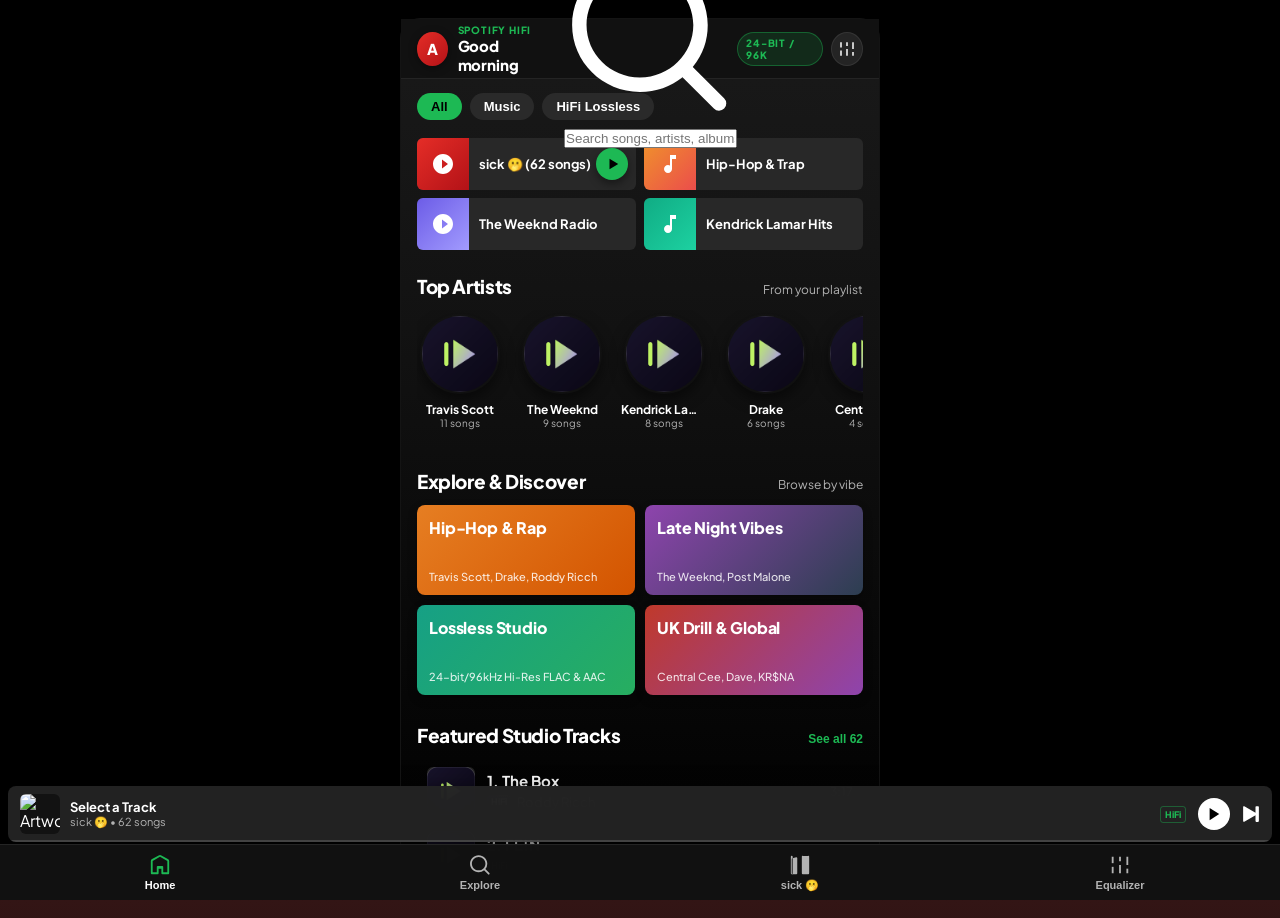
==== android/app/src/main/assets/www/index.html @ 13f6368f "fix: bundle all 62 songs synchronously into sick_playlist.js and optimize mobile touch layout" ====
<!DOCTYPE html>
<html lang="en">
<head>
  <meta charset="UTF-8">
  <meta name="viewport" content="width=device-width, initial-scale=1.0, maximum-scale=1.0, user-scalable=no, viewport-fit=cover">
  <title>Spotify - HiFi Lossless</title>
  <link rel="manifest" href="manifest.json">
  <meta name="theme-color" content="#121212">
  <link rel="stylesheet" href="styles.css">
  <script>
    if ('serviceWorker' in navigator) {
      window.addEventListener('load', () => {
        navigator.serviceWorker.register('./sw.js').catch(console.warn);
      });
    }
  </script>
  <link rel="preconnect" href="https://fonts.googleapis.com">
  <link rel="preconnect" href="https://fonts.gstatic.com" crossorigin>
  <link href="https://fonts.googleapis.com/css2?family=Plus+Jakarta+Sans:wght@400;500;600;700;800;900&display=swap" rel="stylesheet">
</head>
<body>
  <div class="spotify-app">
    <!-- Topbar (Mobile Header) -->
    <header class="spotify-topbar">
      <div class="topbar-left">
        <div class="mobile-greeting" id="mobileGreeting">
          <div class="user-avatar-circle">A</div>
          <div class="greeting-text">
            <span class="greeting-sub">Spotify HiFi</span>
            <span class="greeting-main" id="greetingHeading">Welcome back</span>
          </div>
        </div>
        <div class="search-input-wrapper desktop-only">
          <svg viewBox="0 0 24 24" fill="currentColor"><path d="M10.533 1.279c-5.18 0-9.407 4.14-9.407 9.279s4.226 9.279 9.407 9.279c2.234 0 4.29-.77 5.907-2.058l4.353 4.353a1 1 0 1 0 1.414-1.414l-4.344-4.344a9.157 9.157 0 0 0 2.077-5.816c0-5.14-4.226-9.28-9.407-9.28zm-7.407 9.279c0-4.006 3.302-7.28 7.407-7.28s7.407 3.274 7.407 7.28-3.302 7.279-7.407 7.279-7.407-3.273-7.407-7.28z"/></svg>
          <input type="text" id="globalSearch" placeholder="Search songs, artists, albums...">
        </div>
      </div>

      <div class="topbar-right">
        <span class="badge-hifi">24-BIT / 96k</span>
        <button class="icon-round-btn" id="btnToggleEQ" title="Equalizer">
          <svg viewBox="0 0 24 24" fill="currentColor"><line x1="4" y1="21" x2="4" y2="14" stroke="currentColor" stroke-width="2"/><line x1="4" y1="10" x2="4" y2="3" stroke="currentColor" stroke-width="2"/><line x1="12" y1="21" x2="12" y2="12" stroke="currentColor" stroke-width="2"/><line x1="12" y1="8" x2="12" y2="3" stroke="currentColor" stroke-width="2"/><line x1="20" y1="21" x2="20" y2="16" stroke="currentColor" stroke-width="2"/><line x1="20" y1="12" x2="20" y2="3" stroke="currentColor" stroke-width="2"/></svg>
        </button>
      </div>
    </header>

    <div class="spotify-body">
      <!-- Main Content Area with Views -->
      <main class="spotify-main" id="mainContent">

        <!-- VIEW 1: HOME -->
        <section class="app-view active" id="viewHome">
          <!-- Filter Chips -->
          <div class="filter-chips-row">
            <button class="chip-pill active" data-filter="all">All</button>
            <button class="chip-pill" data-filter="music">Music</button>
            <button class="chip-pill" data-filter="lossless">HiFi Lossless</button>
          </div>

          <!-- Quick Shortcuts Grid -->
          <div class="shortcuts-grid">
            <div class="shortcut-card" id="shortcutSick">
              <div class="shortcut-art sick-gradient">
                <svg viewBox="0 0 24 24" fill="currentColor"><path d="M12 2C6.48 2 2 6.48 2 12s4.48 10 10 10 10-4.48 10-10S17.52 2 12 2zm-1 14.5v-9l6 4.5-6 4.5z"/></svg>
              </div>
              <div class="shortcut-title">sick 🫢 (62 songs)</div>
              <button class="shortcut-play-btn" id="quickPlaySick">
                <svg viewBox="0 0 16 16" fill="currentColor"><polygon points="4 2 14 8 4 14 4 2"/></svg>
              </button>
            </div>

            <div class="shortcut-card" data-genre="Hip-Hop">
              <div class="shortcut-art" style="background: linear-gradient(135deg, #f0932b, #eb4d4b);">
                <svg viewBox="0 0 24 24" fill="currentColor"><path d="M12 3v10.55c-.59-.34-1.27-.55-2-.55-2.21 0-4 1.79-4 4s1.79 4 4 4 4-1.79 4-4V7h4V3h-6z"/></svg>
              </div>
              <div class="shortcut-title">Hip-Hop & Trap</div>
            </div>

            <div class="shortcut-card" data-artist="The Weeknd">
              <div class="shortcut-art" style="background: linear-gradient(135deg, #6c5ce7, #a29bfe);">
                <svg viewBox="0 0 24 24" fill="currentColor"><path d="M12 2C6.48 2 2 6.48 2 12s4.48 10 10 10 10-4.48 10-10S17.52 2 12 2zm-1 14.5v-9l6 4.5-6 4.5z"/></svg>
              </div>
              <div class="shortcut-title">The Weeknd Radio</div>
            </div>

            <div class="shortcut-card" data-artist="Kendrick Lamar">
              <div class="shortcut-art" style="background: linear-gradient(135deg, #10ac84, #1dd1a1);">
                <svg viewBox="0 0 24 24" fill="currentColor"><path d="M12 3v10.55c-.59-.34-1.27-.55-2-.55-2.21 0-4 1.79-4 4s1.79 4 4 4 4-1.79 4-4V7h4V3h-6z"/></svg>
              </div>
              <div class="shortcut-title">Kendrick Lamar Hits</div>
            </div>
          </div>

          <!-- Section: Top Artists Carousel -->
          <div class="section-block">
            <div class="section-header">
              <h3>Top Artists</h3>
              <span class="section-sub">From your playlist</span>
            </div>
            <div class="artists-horizontal-scroll" id="homeArtistsScroll">
              <!-- Dynamically populated -->
            </div>
          </div>

          <!-- Section: Explore Browse Categories (User requested Explorer) -->
          <div class="section-block">
            <div class="section-header">
              <h3>Explore & Discover</h3>
              <span class="section-sub">Browse by vibe</span>
            </div>
            <div class="explore-category-grid">
              <div class="category-card" style="background: linear-gradient(135deg, #e67e22, #d35400);" data-genre="Hip-Hop">
                <span class="category-name">Hip-Hop & Rap</span>
                <span class="category-desc">Travis Scott, Drake, Roddy Ricch</span>
              </div>
              <div class="category-card" style="background: linear-gradient(135deg, #8e44ad, #2c3e50);" data-genre="Late Night">
                <span class="category-name">Late Night Vibes</span>
                <span class="category-desc">The Weeknd, Post Malone</span>
              </div>
              <div class="category-card" style="background: linear-gradient(135deg, #16a085, #27ae60);" data-genre="Lossless">
                <span class="category-name">Lossless Studio</span>
                <span class="category-desc">24-bit/96kHz Hi-Res FLAC & AAC</span>
              </div>
              <div class="category-card" style="background: linear-gradient(135deg, #c0392b, #8e44ad);" data-genre="Drill">
                <span class="category-name">UK Drill & Global</span>
                <span class="category-desc">Central Cee, Dave, KR$NA</span>
              </div>
            </div>
          </div>

          <!-- Section: Featured Tracks from Playlist -->
          <div class="section-block">
            <div class="section-header">
              <h3>Featured Studio Tracks</h3>
              <button class="see-all-link" id="btnSeeAllTracks">See all 62</button>
            </div>
            <div class="featured-tracks-list" id="homeFeaturedTracks">
              <!-- Dynamically populated top 6 tracks -->
            </div>
          </div>
        </section>

        <!-- VIEW 2: EXPLORE & SEARCH -->
        <section class="app-view" id="viewSearch">
          <div class="search-view-header">
            <h2>Explore & Search</h2>
            <div class="mobile-search-box">
              <svg viewBox="0 0 24 24" fill="currentColor"><path d="M10.533 1.279c-5.18 0-9.407 4.14-9.407 9.279s4.226 9.279 9.407 9.279c2.234 0 4.29-.77 5.907-2.058l4.353 4.353a1 1 0 1 0 1.414-1.414l-4.344-4.344a9.157 9.157 0 0 0 2.077-5.816c0-5.14-4.226-9.28-9.407-9.28zm-7.407 9.279c0-4.006 3.302-7.28 7.407-7.28s7.407 3.274 7.407 7.28-3.302 7.279-7.407 7.279-7.407-3.273-7.407-7.28z"/></svg>
              <input type="text" id="mobileSearchInput" placeholder="What do you want to listen to?">
              <button class="clear-search-btn" id="btnClearSearch" style="display:none;">✕</button>
            </div>
          </div>

          <!-- Search Results or Browse Categories -->
          <div id="searchResultsContainer">
            <h4 class="sub-heading">Browse All Genres</h4>
            <div class="explore-category-grid" id="searchGenreGrid">
              <!-- Rich colored genre cards -->
            </div>
          </div>
          <div id="searchDynamicResults" style="display:none;">
            <h4 class="sub-heading" id="searchResultCount">Search Results</h4>
            <div class="tracks-touch-list" id="searchTracksBody"></div>
          </div>
        </section>

        <!-- VIEW 3: PLAYLIST (sick 🫢) -->
        <section class="app-view" id="viewPlaylist">
          <!-- Dynamic Theme Hero Header -->
          <div class="playlist-hero" id="playlistHero">
            <div class="playlist-cover-wrapper">
              <div class="playlist-cover-art sick-hero-art" id="playlistCoverArt">
                <svg viewBox="0 0 24 24" fill="currentColor"><path d="M12 2C6.48 2 2 6.48 2 12s4.48 10 10 10 10-4.48 10-10S17.52 2 12 2zm-1 14.5v-9l6 4.5-6 4.5z"/></svg>
              </div>
            </div>
            <div class="playlist-hero-info">
              <span class="playlist-type-pill">PLAYLIST</span>
              <h1 class="playlist-title" id="playlistTitle">sick 🫢</h1>
              <div class="playlist-curator-row">
                <span class="curator-avatar">A</span>
                <span class="curator-name">Aniket</span>
                <span class="dot-separator">•</span>
                <span class="track-count-text" id="playlistTrackCount">62 songs</span>
                <span class="dot-separator">•</span>
                <span class="duration-text">3 hr 18 min</span>
              </div>
            </div>
          </div>

          <!-- Action Bar (Play, Shuffle, Autoplay, Like) -->
          <div class="playlist-action-bar">
            <div class="action-left">
              <button class="big-green-play-btn" id="heroPlayBtn" title="Play Playlist">
                <svg id="heroPlayIcon" viewBox="0 0 24 24" fill="currentColor"><polygon points="6 4 19 12 6 20 6 4"/></svg>
                <svg id="heroPauseIcon" viewBox="0 0 24 24" fill="currentColor" style="display:none;"><rect x="6" y="5" width="4" height="14"/><rect x="14" y="5" width="4" height="14"/></svg>
              </button>
              <button class="circle-action-btn" id="btnShufflePlaylist" title="Shuffle">
                <svg viewBox="0 0 24 24" fill="currentColor"><path d="M10.59 9.17L5.41 4 4 5.41l5.17 5.17 1.42-1.41zM14.5 4l2.04 2.04L4 18.59 5.41 20 17.96 7.46 20 9.5V4h-5.5zm.33 9.41l-1.41 1.41 3.13 3.13L14.5 20H20v-5.5l-2.04 2.04-3.13-3.13z"/></svg>
              </button>
              <button class="circle-action-btn active" id="btnAutoplayToggle" title="Autoplay: Continuous Playback">
                <span class="autoplay-label">AUTOPLAY ON</span>
              </button>
            </div>
            <div class="action-right">
              <button class="circle-action-btn" id="btnDownloadAll" title="Download">
                <svg viewBox="0 0 24 24" fill="currentColor"><path d="M12 2C6.48 2 2 6.48 2 12s4.48 10 10 10 10-4.48 10-10S17.52 2 12 2zm-1 14.5v-9l6 4.5-6 4.5z"/></svg>
              </button>
            </div>
          </div>

          <!-- Touch-friendly Track List -->
          <div class="tracks-touch-list" id="tracklistBody">
            <!-- 62 tracks loaded here -->
          </div>
        </section>

        <!-- VIEW 4: EQUALIZER & VISUALIZER -->
        <section class="app-view" id="viewEQ">
          <div class="eq-view-header">
            <h2>HiFi Studio DSP</h2>
            <span class="eq-sub">24-Bit / 96kHz Master Engine</span>
          </div>

          <div class="eq-card">
            <div class="eq-card-header">
              <h4>Real-time Audio Spectrum</h4>
              <span class="hifi-green-tag" id="dspStatus">STUDIO DSP ACTIVE</span>
            </div>
            <canvas id="spectrumCanvas" width="340" height="100"></canvas>
          </div>

          <div class="eq-card">
            <div class="eq-card-header">
              <h4>10-Band Graphic Equalizer</h4>
              <button class="reset-eq-btn" id="btnResetEQ">Reset</button>
            </div>
            <div class="eq-sliders-row" id="eqSlidersContainer">
              <!-- 10 sliders dynamically generated -->
            </div>
          </div>

          <div class="eq-presets-card">
            <h4>Equalizer Presets</h4>
            <div class="presets-row">
              <button class="preset-pill active" data-preset="flat">Studio Flat</button>
              <button class="preset-pill" data-preset="bass">Bass Boost</button>
              <button class="preset-pill" data-preset="hiphop">Hip-Hop / Rap</button>
              <button class="preset-pill" data-preset="vocal">Vocal Clarity</button>
              <button class="preset-pill" data-preset="electronic">Electronic</button>
            </div>
          </div>
        </section>

      </main>
    </div>

    <!-- Floating Mini-Player (Pinned above bottom nav) -->
    <div class="spotify-player-bar" id="playerBar">
      <div class="mini-player-content" id="miniPlayerClickZone">
        <div class="mini-thumb-wrap">
          <img id="playerThumb" src="https://picsum.photos/seed/thumb/100/100" class="mini-thumb-img" alt="Artwork">
        </div>
        <div class="mini-track-meta">
          <div class="mini-track-title" id="currentTitle">Select a Track</div>
          <div class="mini-track-artist" id="currentArtist">sick 🫢 • 62 songs</div>
        </div>
      </div>

      <div class="mini-controls">
        <span class="mini-hifi-pill">HiFi</span>
        <button class="mini-play-pause-btn" id="btnPlayPause" title="Play/Pause">
          <svg id="ctrlPlayIcon" viewBox="0 0 16 16" fill="currentColor"><polygon points="3 1 14 8 3 15 3 1"/></svg>
          <svg id="ctrlPauseIcon" viewBox="0 0 16 16" fill="currentColor" style="display:none;"><rect x="3" y="2" width="3.5" height="12"/><rect x="9.5" y="2" width="3.5" height="12"/></svg>
        </button>
        <button class="mini-next-btn" id="btnNextTrack" title="Next Track">
          <svg viewBox="0 0 16 16" fill="currentColor"><path d="M12.7 1a.7.7 0 0 0-.7.7v5.15L2.05 1.107A.7.7 0 0 0 1 1.714v12.572a.7.7 0 0 0 1.05.607L12 9.149V14.3a.7.7 0 0 0 .7.7h1.6a.7.7 0 0 0 .7-.7V1.7a.7.7 0 0 0-.7-.7h-1.6z"/></svg>
        </button>
      </div>

      <!-- Linear Progress Bar on Bottom Border -->
      <div class="mini-progress-track">
        <div class="mini-progress-fill" id="playbackBarFg" style="width: 0%;"></div>
      </div>
    </div>

    <!-- Bottom Navigation Bar -->
    <nav class="mobile-bottom-nav">
      <button class="mobile-nav-btn active" id="mNavHome" data-target="viewHome">
        <svg viewBox="0 0 24 24" fill="currentColor"><path d="M12.5 3.247a1 1 0 0 0-1 0L4 7.577V20h4.5v-6a1 1 0 0 1 1-1h5a1 1 0 0 1 1 1v6H20V7.577l-7.5-4.33zm-2-1.732a3 3 0 0 1 3 0l7.5 4.33A2 2 0 0 1 22 7.577V21a1 1 0 0 1-1 1h-6.5a1 1 0 0 1-1-1v-5h-3v5a1 1 0 0 1-1 1H3a1 1 0 0 1-1-1V7.577a2 2 0 0 1 .9-1.732l7.6-4.33z"/></svg>
        <span>Home</span>
      </button>
      <button class="mobile-nav-btn" id="mNavSearch" data-target="viewSearch">
        <svg viewBox="0 0 24 24" fill="currentColor"><path d="M10.533 1.279c-5.18 0-9.407 4.14-9.407 9.279s4.226 9.279 9.407 9.279c2.234 0 4.29-.77 5.907-2.058l4.353 4.353a1 1 0 1 0 1.414-1.414l-4.344-4.344a9.157 9.157 0 0 0 2.077-5.816c0-5.14-4.226-9.28-9.407-9.28zm-7.407 9.279c0-4.006 3.302-7.28 7.407-7.28s7.407 3.274 7.407 7.28-3.302 7.279-7.407 7.279-7.407-3.273-7.407-7.28z"/></svg>
        <span>Explore</span>
      </button>
      <button class="mobile-nav-btn" id="mNavPlaylist" data-target="viewPlaylist">
        <svg viewBox="0 0 24 24" fill="currentColor"><path d="M3 22a1 1 0 0 1-1-1V3a1 1 0 0 1 2 0v18a1 1 0 0 1-1 1zM15.5 2.134A1 1 0 0 0 14 3v18a1 1 0 0 0 1 1h6a1 1 0 0 0 1-1V3a1 1 0 0 0-1.5-.866L15.5 2.134zM9 4.24a1 1 0 0 0-1.225-.733l-4 1.072A1 1 0 0 0 3 5.551V21a1 1 0 0 0 1 1h4a1 1 0 0 0 1-1V4.24z"/></svg>
        <span>sick 🫢</span>
      </button>
      <button class="mobile-nav-btn" id="mNavEQ" data-target="viewEQ">
        <svg viewBox="0 0 24 24" fill="currentColor"><line x1="4" y1="21" x2="4" y2="14" stroke="currentColor" stroke-width="2"/><line x1="4" y1="10" x2="4" y2="3" stroke="currentColor" stroke-width="2"/><line x1="12" y1="21" x2="12" y2="12" stroke="currentColor" stroke-width="2"/><line x1="12" y1="8" x2="12" y2="3" stroke="currentColor" stroke-width="2"/><line x1="20" y1="21" x2="20" y2="16" stroke="currentColor" stroke-width="2"/><line x1="20" y1="12" x2="20" y2="3" stroke="currentColor" stroke-width="2"/></svg>
        <span>Equalizer</span>
      </button>
    </nav>

    <!-- FULL-SCREEN NOW PLAYING MODAL -->
    <div class="now-playing-modal" id="nowPlayingModal">
      <div class="modal-drag-bar" id="modalCloseBtn">
        <div class="drag-indicator"></div>
      </div>
      <div class="modal-header">
        <button class="modal-down-chevron" id="modalDismissChevron">
          <svg viewBox="0 0 24 24" fill="currentColor"><path d="M7.41 8.59L12 13.17l4.59-4.58L18 10l-6 6-6-6 1.41-1.41z"/></svg>
        </button>
        <div class="modal-header-title">
          <span class="sub-label">PLAYING FROM PLAYLIST</span>
          <span class="main-label">sick 🫢</span>
        </div>
        <button class="modal-more-btn">
          <svg viewBox="0 0 24 24" fill="currentColor"><circle cx="12" cy="5" r="2"/><circle cx="12" cy="12" r="2"/><circle cx="12" cy="19" r="2"/></svg>
        </button>
      </div>

      <div class="modal-cover-wrapper">
        <img id="modalCoverImg" src="https://picsum.photos/seed/large/600/600" class="modal-cover-art" alt="Album Cover">
      </div>

      <div class="modal-track-info">
        <div class="modal-text-col">
          <h2 class="modal-song-title" id="modalSongTitle">Song Title</h2>
          <span class="modal-artist-name" id="modalArtistName">Artist Name</span>
        </div>
        <button class="modal-heart-btn active" id="modalHeartBtn">
          <svg viewBox="0 0 24 24" fill="currentColor"><path d="M12 21.35l-1.45-1.32C5.4 15.36 2 12.28 2 8.5 2 5.42 4.42 3 7.5 3c1.74 0 3.41.81 4.5 2.09C13.09 3.81 14.76 3 16.5 3 19.58 3 22 5.42 22 8.5c0 3.78-3.4 6.86-8.55 11.54L12 21.35z"/></svg>
        </button>
      </div>

      <div class="modal-timeline">
        <div class="modal-slider-bg" id="modalSliderBg">
          <div class="modal-slider-fg" id="modalSliderFg" style="width: 0%;"></div>
        </div>
        <div class="modal-time-row">
          <span id="modalCurrentTime">0:00</span>
          <span class="modal-spec-tag" id="modalSpecBadge">24-BIT / 96k FLAC</span>
          <span id="modalTotalTime">0:00</span>
        </div>
      </div>

      <div class="modal-controls">
        <button class="modal-ctrl-btn" id="btnModalShuffle" title="Shuffle">
          <svg viewBox="0 0 24 24" fill="currentColor"><path d="M10.59 9.17L5.41 4 4 5.41l5.17 5.17 1.42-1.41zM14.5 4l2.04 2.04L4 18.59 5.41 20 17.96 7.46 20 9.5V4h-5.5zm.33 9.41l-1.41 1.41 3.13 3.13L14.5 20H20v-5.5l-2.04 2.04-3.13-3.13z"/></svg>
        </button>
        <button class="modal-ctrl-btn" id="btnModalPrev" title="Previous Track">
          <svg viewBox="0 0 24 24" fill="currentColor"><path d="M6 6h2v12H6zm3.5 6l8.5 6V6z"/></svg>
        </button>
        <button class="modal-play-large-circle" id="btnModalPlayPause">
          <svg id="modalPlayIcon" viewBox="0 0 24 24" fill="currentColor"><polygon points="8 5 19 12 8 19 8 5"/></svg>
          <svg id="modalPauseIcon" viewBox="0 0 24 24" fill="currentColor" style="display:none;"><rect x="6" y="5" width="4" height="14"/><rect x="14" y="5" width="4" height="14"/></svg>
        </button>
        <button class="modal-ctrl-btn" id="btnModalNext" title="Next Track">
          <svg viewBox="0 0 24 24" fill="currentColor"><path d="M6 18l8.5-6L6 6v12zM16 6v12h2V6h-2z"/></svg>
        </button>
        <button class="modal-ctrl-btn active" id="btnModalAutoplay" title="Autoplay: Continuous Playback">
          <svg viewBox="0 0 24 24" fill="currentColor"><path d="M12 4V1L8 5l4 4V6c3.31 0 6 2.69 6 6 0 1.01-.25 1.97-.7 2.8l1.46 1.46C19.54 15.03 20 13.57 20 12c0-4.42-3.58-8-8-8zm0 14c-3.31 0-6-2.69-6-6 0-1.01.25-1.97.7-2.8L5.24 7.74C4.46 8.97 4 10.43 4 12c0 4.42 3.58 8 8 8v3l4-4-4-4v3z"/></svg>
        </button>
      </div>

      <div class="modal-footer-row">
        <button class="modal-footer-pill" id="btnModalEQ">
          <svg viewBox="0 0 24 24" fill="currentColor"><line x1="4" y1="21" x2="4" y2="14" stroke="currentColor" stroke-width="2"/><line x1="4" y1="10" x2="4" y2="3" stroke="currentColor" stroke-width="2"/><line x1="12" y1="21" x2="12" y2="12" stroke="currentColor" stroke-width="2"/><line x1="12" y1="8" x2="12" y2="3" stroke="currentColor" stroke-width="2"/><line x1="20" y1="21" x2="20" y2="16" stroke="currentColor" stroke-width="2"/><line x1="20" y1="12" x2="20" y2="3" stroke="currentColor" stroke-width="2"/></svg>
          <span>Equalizer</span>
        </button>
        <span class="autoplay-indicator-tag" id="autoplayStatusTag">AUTOPLAY ENABLED</span>
      </div>
    </div>
  </div>

  <script src="sick_playlist.js"></script>
  <script src="app.js"></script>
</body>
</html>
---- android/app/src/main/assets/www/styles.css ----
:root {
  --spotify-green: #1db954;
  --spotify-green-hover: #1ed760;
  --spotify-green-active: #169c46;
  --bg-black: #000000;
  --bg-base: #121212;
  --bg-card: #181818;
  --bg-card-hover: #282828;
  --text-white: #ffffff;
  --text-subdued: #b3b3b3;
  --text-muted: #727272;
  --border-subdued: rgba(255, 255, 255, 0.08);
  --border-light: rgba(255, 255, 255, 0.15);
  --font-stack: 'Plus Jakarta Sans', system-ui, -apple-system, BlinkMacSystemFont, sans-serif;
  --safe-bottom: env(safe-area-inset-bottom, 0px);
}

* {
  margin: 0;
  padding: 0;
  box-sizing: border-box;
  -webkit-tap-highlight-color: transparent;
  touch-action: manipulation;
}

body {
  font-family: var(--font-stack);
  background: var(--bg-black);
  color: var(--text-white);
  height: 100vh;
  width: 100vw;
  overflow: hidden;
  user-select: none;
  -webkit-font-smoothing: antialiased;
  overscroll-behavior: none;
}

.spotify-app {
  display: flex;
  flex-direction: column;
  height: 100vh;
  width: 100%;
  position: relative;
  background: var(--bg-black);
}

/* TOPBAR */
.spotify-topbar {
  height: 60px;
  background: rgba(18, 18, 18, 0.95);
  backdrop-filter: blur(20px);
  display: flex;
  align-items: center;
  justify-content: space-between;
  padding: 10px 16px;
  z-index: 20;
  border-bottom: 1px solid var(--border-subdued);
  flex-shrink: 0;
}

.topbar-left {
  display: flex;
  align-items: center;
  gap: 12px;
}

.mobile-greeting {
  display: flex;
  align-items: center;
  gap: 10px;
}

.user-avatar-circle {
  width: 34px;
  height: 34px;
  border-radius: 50%;
  background: linear-gradient(135deg, #e52d27, #b31217);
  color: #fff;
  font-weight: 800;
  font-size: 15px;
  display: flex;
  align-items: center;
  justify-content: center;
  box-shadow: 0 2px 8px rgba(0, 0, 0, 0.4);
}

.greeting-text {
  display: flex;
  flex-direction: column;
}

.greeting-sub {
  font-size: 10px;
  letter-spacing: 0.08em;
  color: var(--spotify-green);
  font-weight: 800;
  text-transform: uppercase;
}

.greeting-main {
  font-size: 15px;
  font-weight: 800;
  color: var(--text-white);
  letter-spacing: -0.01em;
}

.topbar-right {
  display: flex;
  align-items: center;
  gap: 8px;
}

.badge-hifi {
  font-size: 10px;
  font-weight: 900;
  letter-spacing: 0.08em;
  background: rgba(29, 185, 84, 0.15);
  color: var(--spotify-green);
  border: 1px solid rgba(29, 185, 84, 0.4);
  padding: 4px 8px;
  border-radius: 500px;
  text-transform: uppercase;
}

.icon-round-btn {
  width: 34px;
  height: 34px;
  border-radius: 50%;
  background: #242424;
  border: 1px solid var(--border-subdued);
  color: var(--text-white);
  display: flex;
  align-items: center;
  justify-content: center;
  cursor: pointer;
}

.icon-round-btn svg {
  width: 18px;
  height: 18px;
}

/* BODY & VIEWS */
.spotify-body {
  flex: 1;
  overflow-y: auto;
  overflow-x: hidden;
  -webkit-overflow-scrolling: touch;
  position: relative;
  background: linear-gradient(180deg, #181818 0%, #121212 250px, #000000 100%);
}

.spotify-main {
  padding: 14px 16px calc(150px + var(--safe-bottom)) 16px;
  max-width: 100%;
}

.app-view {
  display: none;
  animation: fadeIn 0.25s ease-out;
}

.app-view.active {
  display: block;
}

@keyframes fadeIn {
  from { opacity: 0; transform: translateY(6px); }
  to { opacity: 1; transform: translateY(0); }
}

/* FILTER CHIPS */
.filter-chips-row {
  display: flex;
  gap: 8px;
  margin-bottom: 16px;
  overflow-x: auto;
  padding-bottom: 2px;
}

.filter-chips-row::-webkit-scrollbar {
  display: none;
}

.chip-pill {
  padding: 6px 14px;
  border-radius: 500px;
  background: #2a2a2a;
  border: none;
  color: var(--text-white);
  font-size: 13px;
  font-weight: 600;
  white-space: nowrap;
  cursor: pointer;
  transition: background 0.15s ease, color 0.15s ease;
}

.chip-pill.active {
  background: var(--spotify-green);
  color: #000000;
  font-weight: 700;
}

/* SHORTCUTS GRID (Home) */
.shortcuts-grid {
  display: grid;
  grid-template-columns: repeat(2, 1fr);
  gap: 8px;
  margin-bottom: 24px;
}

.shortcut-card {
  display: flex;
  align-items: center;
  background: #282828;
  border-radius: 6px;
  overflow: hidden;
  position: relative;
  height: 52px;
  cursor: pointer;
  transition: background 0.15s ease;
}

.shortcut-card:active {
  background: #383838;
}

.shortcut-art {
  width: 52px;
  height: 52px;
  flex-shrink: 0;
  display: flex;
  align-items: center;
  justify-content: center;
  color: #ffffff;
}

.shortcut-art svg {
  width: 24px;
  height: 24px;
}

.sick-gradient {
  background: linear-gradient(135deg, #e52d27 0%, #b31217 100%);
}

.shortcut-title {
  font-size: 13px;
  font-weight: 700;
  color: var(--text-white);
  padding: 0 10px;
  line-height: 1.25;
  overflow: hidden;
  display: -webkit-box;
  -webkit-line-clamp: 2;
  -webkit-box-orient: vertical;
}

.shortcut-play-btn {
  position: absolute;
  right: 8px;
  width: 32px;
  height: 32px;
  border-radius: 50%;
  background: var(--spotify-green);
  border: none;
  color: #000;
  display: flex;
  align-items: center;
  justify-content: center;
  box-shadow: 0 4px 8px rgba(0, 0, 0, 0.4);
  cursor: pointer;
}

.shortcut-play-btn svg {
  width: 14px;
  height: 14px;
  margin-left: 1px;
}

/* SECTION BLOCKS */
.section-block {
  margin-bottom: 28px;
}

.section-header {
  display: flex;
  align-items: baseline;
  justify-content: space-between;
  margin-bottom: 12px;
}

.section-header h3 {
  font-size: 19px;
  font-weight: 800;
  letter-spacing: -0.02em;
}

.section-sub {
  font-size: 12px;
  color: var(--text-subdued);
}

.see-all-link {
  background: none;
  border: none;
  color: var(--spotify-green);
  font-size: 12px;
  font-weight: 700;
  cursor: pointer;
}

/* ARTISTS HORIZONTAL SCROLL */
.artists-horizontal-scroll {
  display: flex;
  gap: 16px;
  overflow-x: auto;
  padding: 4px 0 12px 0;
  scroll-snap-type: x mandatory;
}

.artists-horizontal-scroll::-webkit-scrollbar {
  display: none;
}

.artist-circle-item {
  display: flex;
  flex-direction: column;
  align-items: center;
  text-align: center;
  width: 86px;
  flex-shrink: 0;
  cursor: pointer;
  scroll-snap-align: start;
}

.artist-circle-img-wrap {
  width: 80px;
  height: 80px;
  border-radius: 50%;
  overflow: hidden;
  margin-bottom: 8px;
  box-shadow: 0 6px 14px rgba(0, 0, 0, 0.5);
  border: 2px solid transparent;
  transition: transform 0.15s ease, border-color 0.15s ease;
}

.artist-circle-item:active .artist-circle-img-wrap {
  transform: scale(0.94);
  border-color: var(--spotify-green);
}

.artist-circle-img {
  width: 100%;
  height: 100%;
  object-fit: cover;
}

.artist-circle-name {
  font-size: 12px;
  font-weight: 700;
  color: var(--text-white);
  white-space: nowrap;
  overflow: hidden;
  text-overflow: ellipsis;
  width: 100%;
}

.artist-circle-role {
  font-size: 10px;
  color: var(--text-subdued);
}

/* EXPLORE CATEGORY GRID */
.explore-category-grid {
  display: grid;
  grid-template-columns: repeat(2, 1fr);
  gap: 10px;
}

.category-card {
  height: 90px;
  border-radius: 8px;
  padding: 12px;
  position: relative;
  overflow: hidden;
  cursor: pointer;
  display: flex;
  flex-direction: column;
  justify-content: space-between;
  box-shadow: 0 4px 10px rgba(0, 0, 0, 0.3);
  transition: transform 0.15s ease;
}

.category-card:active {
  transform: scale(0.97);
}

.category-name {
  font-size: 16px;
  font-weight: 800;
  color: #ffffff;
  letter-spacing: -0.01em;
}

.category-desc {
  font-size: 11px;
  color: rgba(255, 255, 255, 0.85);
  font-weight: 500;
  white-space: nowrap;
  overflow: hidden;
  text-overflow: ellipsis;
}

/* TOUCH TRACK LIST (Spotify Mobile style) */
.tracks-touch-list {
  display: flex;
  flex-direction: column;
  gap: 6px;
}

.touch-track-item {
  display: flex;
  align-items: center;
  padding: 8px 10px;
  border-radius: 8px;
  background: transparent;
  cursor: pointer;
  gap: 12px;
  transition: background 0.15s ease;
}

.touch-track-item:active {
  background: rgba(255, 255, 255, 0.1);
}

.touch-track-item.active {
  background: rgba(29, 185, 84, 0.08);
}

.track-thumb-box {
  width: 48px;
  height: 48px;
  border-radius: 6px;
  overflow: hidden;
  flex-shrink: 0;
  position: relative;
  background: #242424;
}

.track-thumb-img {
  width: 100%;
  height: 100%;
  object-fit: cover;
}

.track-playing-indicator {
  position: absolute;
  inset: 0;
  background: rgba(0, 0, 0, 0.5);
  display: flex;
  align-items: center;
  justify-content: center;
  color: var(--spotify-green);
}

.track-info-col {
  flex: 1;
  min-width: 0;
  display: flex;
  flex-direction: column;
  justify-content: center;
}

.track-primary-title {
  font-size: 15px;
  font-weight: 700;
  color: var(--text-white);
  white-space: nowrap;
  overflow: hidden;
  text-overflow: ellipsis;
  line-height: 1.25;
}

.touch-track-item.active .track-primary-title {
  color: var(--spotify-green);
}

.track-secondary-desc {
  font-size: 13px;
  color: var(--text-subdued);
  white-space: nowrap;
  overflow: hidden;
  text-overflow: ellipsis;
  margin-top: 3px;
  display: flex;
  align-items: center;
  gap: 6px;
}

.track-hifi-pill {
  font-size: 9px;
  font-weight: 800;
  background: rgba(255, 255, 255, 0.12);
  color: #ffffff;
  padding: 1px 4px;
  border-radius: 3px;
}

.track-right-meta {
  display: flex;
  align-items: center;
  gap: 8px;
  flex-shrink: 0;
}

.track-duration-pill {
  font-size: 12px;
  color: var(--text-muted);
  font-weight: 600;
}

/* PLAYLIST HERO HEADER */
.playlist-hero {
  display: flex;
  flex-direction: column;
  align-items: center;
  text-align: center;
  padding: 18px 0 20px 0;
}

.playlist-cover-wrapper {
  margin-bottom: 16px;
}

.playlist-cover-art {
  width: 160px;
  height: 160px;
  border-radius: 8px;
  box-shadow: 0 10px 30px rgba(0, 0, 0, 0.7);
  display: flex;
  align-items: center;
  justify-content: center;
}

.sick-hero-art {
  background: linear-gradient(135deg, #e52d27 0%, #b31217 100%);
  color: #ffffff;
}

.sick-hero-art svg {
  width: 64px;
  height: 64px;
}

.playlist-hero-info {
  display: flex;
  flex-direction: column;
  align-items: center;
  gap: 6px;
}

.playlist-type-pill {
  font-size: 10px;
  font-weight: 900;
  letter-spacing: 0.1em;
  color: var(--text-subdued);
}

.playlist-title {
  font-size: 26px;
  font-weight: 900;
  letter-spacing: -0.02em;
}

.playlist-curator-row {
  display: flex;
  align-items: center;
  gap: 6px;
  font-size: 12px;
  color: var(--text-subdued);
}

.curator-avatar {
  width: 18px;
  height: 18px;
  border-radius: 50%;
  background: var(--spotify-green);
  color: #000;
  font-weight: 800;
  font-size: 10px;
  display: flex;
  align-items: center;
  justify-content: center;
}

.curator-name {
  font-weight: 700;
  color: var(--text-white);
}

.dot-separator {
  color: var(--text-muted);
}

/* ACTION BAR */
.playlist-action-bar {
  display: flex;
  align-items: center;
  justify-content: space-between;
  margin-bottom: 18px;
  padding: 0 4px;
}

.action-left {
  display: flex;
  align-items: center;
  gap: 14px;
}

.big-green-play-btn {
  width: 52px;
  height: 52px;
  border-radius: 50%;
  background: var(--spotify-green);
  border: none;
  color: #000;
  display: flex;
  align-items: center;
  justify-content: center;
  box-shadow: 0 6px 16px rgba(29, 185, 84, 0.4);
  cursor: pointer;
  transition: transform 0.1s ease, background 0.15s ease;
}

.big-green-play-btn:active {
  transform: scale(0.92);
}

.big-green-play-btn svg {
  width: 24px;
  height: 24px;
  margin-left: 2px;
}

.circle-action-btn {
  background: none;
  border: none;
  color: var(--text-subdued);
  display: flex;
  align-items: center;
  justify-content: center;
  cursor: pointer;
}

.circle-action-btn.active {
  color: var(--spotify-green);
}

.circle-action-btn svg {
  width: 24px;
  height: 24px;
}

.autoplay-label {
  font-size: 10px;
  font-weight: 800;
  letter-spacing: 0.05em;
  background: rgba(29, 185, 84, 0.15);
  color: var(--spotify-green);
  border: 1px solid rgba(29, 185, 84, 0.3);
  padding: 4px 8px;
  border-radius: 500px;
}

/* SEARCH VIEW */
.search-view-header {
  margin-bottom: 20px;
}

.search-view-header h2 {
  font-size: 24px;
  font-weight: 900;
  letter-spacing: -0.02em;
  margin-bottom: 12px;
}

.mobile-search-box {
  display: flex;
  align-items: center;
  background: #ffffff;
  border-radius: 6px;
  padding: 10px 14px;
  gap: 10px;
}

.mobile-search-box svg {
  width: 20px;
  height: 20px;
  color: #121212;
  flex-shrink: 0;
}

.mobile-search-box input {
  flex: 1;
  border: none;
  outline: none;
  background: transparent;
  font-size: 14px;
  font-weight: 600;
  color: #121212;
}

.mobile-search-box input::placeholder {
  color: #555555;
  font-weight: 500;
}

.clear-search-btn {
  background: #e0e0e0;
  border: none;
  color: #121212;
  width: 22px;
  height: 22px;
  border-radius: 50%;
  font-size: 12px;
  font-weight: bold;
  cursor: pointer;
}

.sub-heading {
  font-size: 15px;
  font-weight: 800;
  margin-bottom: 12px;
  color: var(--text-white);
}

/* EQUALIZER VIEW */
.eq-view-header {
  margin-bottom: 18px;
}

.eq-view-header h2 {
  font-size: 22px;
  font-weight: 900;
}

.eq-sub {
  font-size: 12px;
  color: var(--spotify-green);
  font-weight: 700;
  letter-spacing: 0.05em;
  text-transform: uppercase;
}

.eq-card {
  background: #181818;
  border-radius: 12px;
  padding: 16px;
  margin-bottom: 16px;
  border: 1px solid var(--border-subdued);
}

.eq-card-header {
  display: flex;
  justify-content: space-between;
  align-items: center;
  margin-bottom: 12px;
}

.eq-card-header h4 {
  font-size: 14px;
  font-weight: 800;
}

.hifi-green-tag {
  font-size: 10px;
  font-weight: 800;
  color: var(--spotify-green);
}

.reset-eq-btn {
  background: #282828;
  border: none;
  color: var(--text-subdued);
  padding: 4px 10px;
  border-radius: 500px;
  font-size: 11px;
  font-weight: 700;
  cursor: pointer;
}

#spectrumCanvas {
  width: 100%;
  height: 90px;
  background: #0d0d0d;
  border-radius: 8px;
}

.eq-sliders-row {
  display: flex;
  justify-content: space-between;
  align-items: flex-end;
  height: 150px;
  padding: 10px 4px;
}

.eq-slider-col {
  display: flex;
  flex-direction: column;
  align-items: center;
  gap: 6px;
  flex: 1;
}

.eq-slider-col input[type=range] {
  -webkit-appearance: slider-vertical;
  width: 20px;
  height: 100px;
}

.eq-band-label {
  font-size: 9px;
  color: var(--text-subdued);
  font-weight: 600;
}

.eq-presets-card {
  background: #181818;
  border-radius: 12px;
  padding: 16px;
  border: 1px solid var(--border-subdued);
}

.eq-presets-card h4 {
  font-size: 14px;
  font-weight: 800;
  margin-bottom: 10px;
}

.presets-row {
  display: flex;
  flex-wrap: wrap;
  gap: 8px;
}

.preset-pill {
  background: #282828;
  border: 1px solid var(--border-subdued);
  color: var(--text-white);
  padding: 6px 12px;
  border-radius: 500px;
  font-size: 12px;
  font-weight: 600;
  cursor: pointer;
}

.preset-pill.active {
  background: var(--spotify-green);
  color: #000;
  border-color: var(--spotify-green);
}

/* FLOATING MINI-PLAYER (Pinned at bottom) */
.spotify-player-bar {
  position: fixed;
  bottom: 58px;
  left: 8px;
  right: 8px;
  height: 56px;
  background: rgba(36, 36, 36, 0.96);
  backdrop-filter: blur(20px);
  border-radius: 8px;
  display: flex;
  align-items: center;
  justify-content: space-between;
  padding: 6px 12px;
  z-index: 100;
  box-shadow: 0 8px 24px rgba(0, 0, 0, 0.7);
  overflow: hidden;
}

.mini-player-content {
  display: flex;
  align-items: center;
  gap: 10px;
  flex: 1;
  min-width: 0;
  cursor: pointer;
}

.mini-thumb-wrap {
  width: 40px;
  height: 40px;
  border-radius: 6px;
  overflow: hidden;
  flex-shrink: 0;
  background: #121212;
}

.mini-thumb-img {
  width: 100%;
  height: 100%;
  object-fit: cover;
}

.mini-track-meta {
  display: flex;
  flex-direction: column;
  min-width: 0;
}

.mini-track-title {
  font-size: 13px;
  font-weight: 700;
  color: var(--text-white);
  white-space: nowrap;
  overflow: hidden;
  text-overflow: ellipsis;
}

.mini-track-artist {
  font-size: 11px;
  color: var(--text-subdued);
  white-space: nowrap;
  overflow: hidden;
  text-overflow: ellipsis;
}

.mini-controls {
  display: flex;
  align-items: center;
  gap: 12px;
  flex-shrink: 0;
}

.mini-hifi-pill {
  font-size: 9px;
  font-weight: 900;
  color: var(--spotify-green);
  border: 1px solid rgba(29, 185, 84, 0.4);
  padding: 2px 4px;
  border-radius: 3px;
}

.mini-play-pause-btn {
  width: 32px;
  height: 32px;
  border-radius: 50%;
  background: #ffffff;
  border: none;
  color: #000000;
  display: flex;
  align-items: center;
  justify-content: center;
  cursor: pointer;
}

.mini-play-pause-btn svg {
  width: 14px;
  height: 14px;
}

.mini-next-btn {
  background: none;
  border: none;
  color: var(--text-white);
  display: flex;
  align-items: center;
  justify-content: center;
  cursor: pointer;
}

.mini-next-btn svg {
  width: 18px;
  height: 18px;
}

.mini-progress-track {
  position: absolute;
  bottom: 0;
  left: 0;
  right: 0;
  height: 2px;
  background: rgba(255, 255, 255, 0.15);
}

.mini-progress-fill {
  height: 100%;
  background: var(--spotify-green);
  transition: width 0.2s linear;
}

/* BOTTOM NAVIGATION BAR */
.mobile-bottom-nav {
  position: fixed;
  bottom: 0;
  left: 0;
  right: 0;
  height: 56px;
  background: rgba(18, 18, 18, 0.98);
  backdrop-filter: blur(20px);
  border-top: 1px solid var(--border-subdued);
  display: flex;
  justify-content: space-around;
  align-items: center;
  z-index: 101;
  padding-bottom: var(--safe-bottom);
}

.mobile-nav-btn {
  display: flex;
  flex-direction: column;
  align-items: center;
  justify-content: center;
  gap: 3px;
  background: none;
  border: none;
  color: var(--text-subdued);
  font-size: 11px;
  font-weight: 700;
  cursor: pointer;
  flex: 1;
  height: 100%;
}

.mobile-nav-btn svg {
  width: 22px;
  height: 22px;
}

.mobile-nav-btn.active {
  color: var(--text-white);
}

.mobile-nav-btn.active svg {
  color: var(--spotify-green);
}

/* FULL-SCREEN NOW PLAYING MODAL */
.now-playing-modal {
  position: fixed;
  top: 0;
  left: 0;
  right: 0;
  bottom: 0;
  background: linear-gradient(180deg, #331515 0%, #180a0a 35%, #121212 100%);
  z-index: 200;
  display: flex;
  flex-direction: column;
  padding: 16px 24px;
  transform: translateY(100%);
  transition: transform 0.35s cubic-bezier(0.32, 0.72, 0, 1);
  overflow-y: auto;
}

.now-playing-modal.open {
  transform: translateY(0);
}

.modal-drag-bar {
  display: flex;
  justify-content: center;
  padding: 6px 0;
  cursor: pointer;
}

.drag-indicator {
  width: 36px;
  height: 4px;
  border-radius: 500px;
  background: rgba(255, 255, 255, 0.3);
}

.modal-header {
  display: flex;
  align-items: center;
  justify-content: space-between;
  margin-bottom: 24px;
}

.modal-down-chevron,
.modal-more-btn {
  background: none;
  border: none;
  color: var(--text-white);
  cursor: pointer;
  display: flex;
  align-items: center;
  justify-content: center;
}

.modal-down-chevron svg,
.modal-more-btn svg {
  width: 26px;
  height: 26px;
}

.modal-header-title {
  display: flex;
  flex-direction: column;
  align-items: center;
}

.sub-label {
  font-size: 10px;
  font-weight: 800;
  letter-spacing: 0.1em;
  color: var(--text-subdued);
}

.main-label {
  font-size: 12px;
  font-weight: 800;
  color: var(--text-white);
}

.modal-cover-wrapper {
  display: flex;
  justify-content: center;
  margin: 10px 0 28px 0;
}

.modal-cover-art {
  width: min(80vw, 320px);
  height: min(80vw, 320px);
  border-radius: 12px;
  box-shadow: 0 16px 40px rgba(0, 0, 0, 0.7);
  object-fit: cover;
}

.modal-track-info {
  display: flex;
  justify-content: space-between;
  align-items: center;
  margin-bottom: 20px;
}

.modal-text-col {
  flex: 1;
  min-width: 0;
}

.modal-song-title {
  font-size: 22px;
  font-weight: 900;
  letter-spacing: -0.02em;
  white-space: nowrap;
  overflow: hidden;
  text-overflow: ellipsis;
}

.modal-artist-name {
  font-size: 15px;
  color: var(--text-subdued);
  margin-top: 4px;
  display: block;
}

.modal-heart-btn {
  background: none;
  border: none;
  color: var(--spotify-green);
  cursor: pointer;
}

.modal-heart-btn svg {
  width: 26px;
  height: 26px;
}

.modal-timeline {
  margin-bottom: 16px;
}

.modal-slider-bg {
  width: 100%;
  height: 4px;
  background: rgba(255, 255, 255, 0.2);
  border-radius: 500px;
  position: relative;
  cursor: pointer;
}

.modal-slider-fg {
  height: 100%;
  background: #ffffff;
  border-radius: 500px;
}

.modal-time-row {
  display: flex;
  justify-content: space-between;
  font-size: 11px;
  color: var(--text-subdued);
  margin-top: 8px;
  font-weight: 600;
}

.modal-spec-tag {
  color: var(--spotify-green);
  font-weight: 800;
  letter-spacing: 0.05em;
}

.modal-controls {
  display: flex;
  align-items: center;
  justify-content: space-between;
  margin-bottom: 24px;
  padding: 0 8px;
}

.modal-ctrl-btn {
  background: none;
  border: none;
  color: var(--text-subdued);
  cursor: pointer;
  display: flex;
  align-items: center;
  justify-content: center;
}

.modal-ctrl-btn.active {
  color: var(--spotify-green);
}

.modal-ctrl-btn svg {
  width: 26px;
  height: 26px;
}

.modal-play-large-circle {
  width: 64px;
  height: 64px;
  border-radius: 50%;
  background: #ffffff;
  border: none;
  color: #000000;
  display: flex;
  align-items: center;
  justify-content: center;
  box-shadow: 0 6px 20px rgba(255, 255, 255, 0.2);
  cursor: pointer;
}

.modal-play-large-circle svg {
  width: 30px;
  height: 30px;
}

.modal-footer-row {
  display: flex;
  justify-content: space-between;
  align-items: center;
}

.modal-footer-pill {
  display: flex;
  align-items: center;
  gap: 6px;
  background: rgba(255, 255, 255, 0.1);
  border: none;
  color: var(--text-white);
  padding: 6px 12px;
  border-radius: 500px;
  font-size: 12px;
  font-weight: 700;
  cursor: pointer;
}

.modal-footer-pill svg {
  width: 16px;
  height: 16px;
}

.autoplay-indicator-tag {
  font-size: 10px;
  font-weight: 800;
  color: var(--spotify-green);
  letter-spacing: 0.05em;
}

/* DESKTOP MEDIA QUERY (Keeps desktop functioning if viewed on monitor) */
@media (min-width: 821px) {
  .spotify-app {
    max-width: 480px;
    margin: 0 auto;
    box-shadow: 0 0 40px rgba(0, 0, 0, 0.8);
    height: 96vh;
    border-radius: 20px;
    margin-top: 2vh;
    border: 1px solid var(--border-subdued);
  }
}
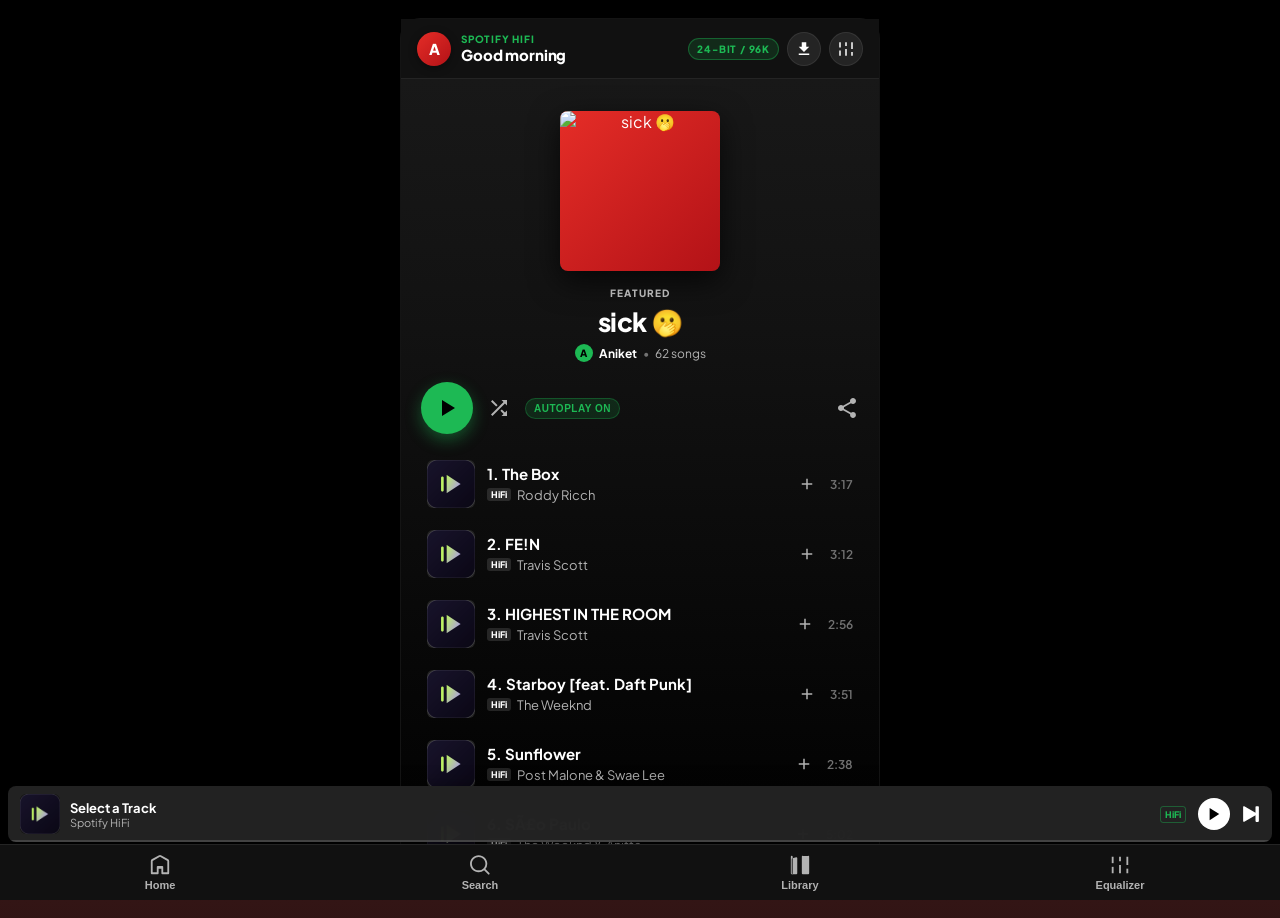
==== commit dd8915ce: "feat: multi-playlist support, Spotify/text/file playlist importer, global catalog search and share e" ====
--- a/android/app/src/main/assets/www/index.html
+++ b/android/app/src/main/assets/www/index.html
@@ -30,14 +30,13 @@
             <span class="greeting-main" id="greetingHeading">Welcome back</span>
           </div>
         </div>
-        <div class="search-input-wrapper desktop-only">
-          <svg viewBox="0 0 24 24" fill="currentColor"><path d="M10.533 1.279c-5.18 0-9.407 4.14-9.407 9.279s4.226 9.279 9.407 9.279c2.234 0 4.29-.77 5.907-2.058l4.353 4.353a1 1 0 1 0 1.414-1.414l-4.344-4.344a9.157 9.157 0 0 0 2.077-5.816c0-5.14-4.226-9.28-9.407-9.28zm-7.407 9.279c0-4.006 3.302-7.28 7.407-7.28s7.407 3.274 7.407 7.28-3.302 7.279-7.407 7.279-7.407-3.273-7.407-7.28z"/></svg>
-          <input type="text" id="globalSearch" placeholder="Search songs, artists, albums...">
-        </div>
       </div>
 
       <div class="topbar-right">
         <span class="badge-hifi">24-BIT / 96k</span>
+        <button class="icon-round-btn" id="btnOpenImportTop" title="Import Playlist">
+          <svg viewBox="0 0 24 24" fill="currentColor"><path d="M19 9h-4V3H9v6H5l7 7 7-7zM5 18v2h14v-2H5z"/></svg>
+        </button>
         <button class="icon-round-btn" id="btnToggleEQ" title="Equalizer">
           <svg viewBox="0 0 24 24" fill="currentColor"><line x1="4" y1="21" x2="4" y2="14" stroke="currentColor" stroke-width="2"/><line x1="4" y1="10" x2="4" y2="3" stroke="currentColor" stroke-width="2"/><line x1="12" y1="21" x2="12" y2="12" stroke="currentColor" stroke-width="2"/><line x1="12" y1="8" x2="12" y2="3" stroke="currentColor" stroke-width="2"/><line x1="20" y1="21" x2="20" y2="16" stroke="currentColor" stroke-width="2"/><line x1="20" y1="12" x2="20" y2="3" stroke="currentColor" stroke-width="2"/></svg>
         </button>
@@ -45,7 +44,6 @@
     </header>
 
     <div class="spotify-body">
-      <!-- Main Content Area with Views -->
       <main class="spotify-main" id="mainContent">
 
         <!-- VIEW 1: HOME -->
@@ -53,8 +51,9 @@
           <!-- Filter Chips -->
           <div class="filter-chips-row">
             <button class="chip-pill active" data-filter="all">All</button>
-            <button class="chip-pill" data-filter="music">Music</button>
-            <button class="chip-pill" data-filter="lossless">HiFi Lossless</button>
+            <button class="chip-pill" data-filter="featured">Featured (sick 🫢)</button>
+            <button class="chip-pill" data-filter="hiphop">Hip-Hop & Rap</button>
+            <button class="chip-pill" data-filter="latenight">Late Night</button>
           </div>
 
           <!-- Quick Shortcuts Grid -->
@@ -69,6 +68,13 @@
               </button>
             </div>
 
+            <div class="shortcut-card" id="shortcutImport">
+              <div class="shortcut-art" style="background: linear-gradient(135deg, #10ac84, #1dd1a1);">
+                <svg viewBox="0 0 24 24" fill="currentColor"><path d="M19 9h-4V3H9v6H5l7 7 7-7zM5 18v2h14v-2H5z"/></svg>
+              </div>
+              <div class="shortcut-title">Import Playlist</div>
+            </div>
+
             <div class="shortcut-card" data-genre="Hip-Hop">
               <div class="shortcut-art" style="background: linear-gradient(135deg, #f0932b, #eb4d4b);">
                 <svg viewBox="0 0 24 24" fill="currentColor"><path d="M12 3v10.55c-.59-.34-1.27-.55-2-.55-2.21 0-4 1.79-4 4s1.79 4 4 4 4-1.79 4-4V7h4V3h-6z"/></svg>
@@ -81,13 +87,6 @@
                 <svg viewBox="0 0 24 24" fill="currentColor"><path d="M12 2C6.48 2 2 6.48 2 12s4.48 10 10 10 10-4.48 10-10S17.52 2 12 2zm-1 14.5v-9l6 4.5-6 4.5z"/></svg>
               </div>
               <div class="shortcut-title">The Weeknd Radio</div>
-            </div>
-
-            <div class="shortcut-card" data-artist="Kendrick Lamar">
-              <div class="shortcut-art" style="background: linear-gradient(135deg, #10ac84, #1dd1a1);">
-                <svg viewBox="0 0 24 24" fill="currentColor"><path d="M12 3v10.55c-.59-.34-1.27-.55-2-.55-2.21 0-4 1.79-4 4s1.79 4 4 4 4-1.79 4-4V7h4V3h-6z"/></svg>
-              </div>
-              <div class="shortcut-title">Kendrick Lamar Hits</div>
             </div>
           </div>
 
@@ -95,14 +94,12 @@
           <div class="section-block">
             <div class="section-header">
               <h3>Top Artists</h3>
-              <span class="section-sub">From your playlist</span>
-            </div>
-            <div class="artists-horizontal-scroll" id="homeArtistsScroll">
-              <!-- Dynamically populated -->
-            </div>
-          </div>
-
-          <!-- Section: Explore Browse Categories (User requested Explorer) -->
+              <span class="section-sub">In rotation</span>
+            </div>
+            <div class="artists-horizontal-scroll" id="homeArtistsScroll"></div>
+          </div>
+
+          <!-- Section: Explore Browse Categories -->
           <div class="section-block">
             <div class="section-header">
               <h3>Explore & Discover</h3>
@@ -119,7 +116,7 @@
               </div>
               <div class="category-card" style="background: linear-gradient(135deg, #16a085, #27ae60);" data-genre="Lossless">
                 <span class="category-name">Lossless Studio</span>
-                <span class="category-desc">24-bit/96kHz Hi-Res FLAC & AAC</span>
+                <span class="category-desc">24-bit/96kHz Hi-Res Audio</span>
               </div>
               <div class="category-card" style="background: linear-gradient(135deg, #c0392b, #8e44ad);" data-genre="Drill">
                 <span class="category-name">UK Drill & Global</span>
@@ -128,45 +125,76 @@
             </div>
           </div>
 
-          <!-- Section: Featured Tracks from Playlist -->
+          <!-- Section: Featured Playlist Tracks -->
           <div class="section-block">
             <div class="section-header">
               <h3>Featured Studio Tracks</h3>
-              <button class="see-all-link" id="btnSeeAllTracks">See all 62</button>
-            </div>
-            <div class="featured-tracks-list" id="homeFeaturedTracks">
-              <!-- Dynamically populated top 6 tracks -->
-            </div>
+              <button class="see-all-link" id="btnSeeAllTracks">View all 62</button>
+            </div>
+            <div class="tracks-touch-list" id="homeFeaturedTracks"></div>
           </div>
         </section>
 
-        <!-- VIEW 2: EXPLORE & SEARCH -->
+        <!-- VIEW 2: GLOBAL SEARCH & EXPLORE -->
         <section class="app-view" id="viewSearch">
           <div class="search-view-header">
-            <h2>Explore & Search</h2>
+            <h2>Search Millions of Songs</h2>
             <div class="mobile-search-box">
               <svg viewBox="0 0 24 24" fill="currentColor"><path d="M10.533 1.279c-5.18 0-9.407 4.14-9.407 9.279s4.226 9.279 9.407 9.279c2.234 0 4.29-.77 5.907-2.058l4.353 4.353a1 1 0 1 0 1.414-1.414l-4.344-4.344a9.157 9.157 0 0 0 2.077-5.816c0-5.14-4.226-9.28-9.407-9.28zm-7.407 9.279c0-4.006 3.302-7.28 7.407-7.28s7.407 3.274 7.407 7.28-3.302 7.279-7.407 7.279-7.407-3.273-7.407-7.28z"/></svg>
-              <input type="text" id="mobileSearchInput" placeholder="What do you want to listen to?">
+              <input type="text" id="mobileSearchInput" placeholder="Search any song, artist, album globally...">
               <button class="clear-search-btn" id="btnClearSearch" style="display:none;">✕</button>
             </div>
           </div>
 
-          <!-- Search Results or Browse Categories -->
+          <!-- Browse Categories or Live Results -->
           <div id="searchResultsContainer">
-            <h4 class="sub-heading">Browse All Genres</h4>
-            <div class="explore-category-grid" id="searchGenreGrid">
-              <!-- Rich colored genre cards -->
-            </div>
+            <h4 class="sub-heading">Browse Genres</h4>
+            <div class="explore-category-grid" id="searchGenreGrid"></div>
           </div>
           <div id="searchDynamicResults" style="display:none;">
-            <h4 class="sub-heading" id="searchResultCount">Search Results</h4>
+            <div class="search-results-bar">
+              <h4 class="sub-heading" id="searchResultCount">Search Results</h4>
+              <span class="global-tag">GLOBAL CATALOG</span>
+            </div>
             <div class="tracks-touch-list" id="searchTracksBody"></div>
           </div>
         </section>
 
-        <!-- VIEW 3: PLAYLIST (sick 🫢) -->
+        <!-- VIEW 3: YOUR LIBRARY (Multiple Playlists & Import) -->
+        <section class="app-view" id="viewLibrary">
+          <div class="library-view-header">
+            <div class="lib-header-left">
+              <h2>Your Library</h2>
+              <span class="lib-sub" id="libPlaylistCount">Playlists</span>
+            </div>
+            <div class="lib-header-actions">
+              <button class="lib-action-pill" id="btnOpenCreateModal" title="Create Playlist">
+                <svg viewBox="0 0 24 24" fill="currentColor"><path d="M19 13h-6v6h-2v-6H5v-2h6V5h2v6h6v2z"/></svg>
+                <span>New</span>
+              </button>
+              <button class="lib-action-pill primary" id="btnOpenImportModal" title="Import Playlist">
+                <svg viewBox="0 0 24 24" fill="currentColor"><path d="M19 9h-4V3H9v6H5l7 7 7-7zM5 18v2h14v-2H5z"/></svg>
+                <span>Import</span>
+              </button>
+            </div>
+          </div>
+
+          <!-- Filter Pills -->
+          <div class="filter-chips-row">
+            <button class="chip-pill active" data-lib-filter="all">All</button>
+            <button class="chip-pill" data-lib-filter="featured">Featured</button>
+            <button class="chip-pill" data-lib-filter="custom">Custom</button>
+            <button class="chip-pill" data-lib-filter="imported">Imported</button>
+          </div>
+
+          <!-- Playlists Cards Grid -->
+          <div class="library-playlists-grid" id="libraryPlaylistsGrid">
+            <!-- Dynamically populated playlists -->
+          </div>
+        </section>
+
+        <!-- VIEW 4: ACTIVE PLAYLIST DETAIL -->
         <section class="app-view" id="viewPlaylist">
-          <!-- Dynamic Theme Hero Header -->
           <div class="playlist-hero" id="playlistHero">
             <div class="playlist-cover-wrapper">
               <div class="playlist-cover-art sick-hero-art" id="playlistCoverArt">
@@ -174,20 +202,18 @@
               </div>
             </div>
             <div class="playlist-hero-info">
-              <span class="playlist-type-pill">PLAYLIST</span>
+              <span class="playlist-type-pill" id="playlistBadgeType">PLAYLIST</span>
               <h1 class="playlist-title" id="playlistTitle">sick 🫢</h1>
               <div class="playlist-curator-row">
-                <span class="curator-avatar">A</span>
-                <span class="curator-name">Aniket</span>
+                <span class="curator-avatar" id="curatorAvatar">A</span>
+                <span class="curator-name" id="curatorName">Aniket</span>
                 <span class="dot-separator">•</span>
                 <span class="track-count-text" id="playlistTrackCount">62 songs</span>
-                <span class="dot-separator">•</span>
-                <span class="duration-text">3 hr 18 min</span>
-              </div>
-            </div>
-          </div>
-
-          <!-- Action Bar (Play, Shuffle, Autoplay, Like) -->
+              </div>
+            </div>
+          </div>
+
+          <!-- Action Bar (Play, Shuffle, Autoplay, Share/Export) -->
           <div class="playlist-action-bar">
             <div class="action-left">
               <button class="big-green-play-btn" id="heroPlayBtn" title="Play Playlist">
@@ -197,24 +223,25 @@
               <button class="circle-action-btn" id="btnShufflePlaylist" title="Shuffle">
                 <svg viewBox="0 0 24 24" fill="currentColor"><path d="M10.59 9.17L5.41 4 4 5.41l5.17 5.17 1.42-1.41zM14.5 4l2.04 2.04L4 18.59 5.41 20 17.96 7.46 20 9.5V4h-5.5zm.33 9.41l-1.41 1.41 3.13 3.13L14.5 20H20v-5.5l-2.04 2.04-3.13-3.13z"/></svg>
               </button>
-              <button class="circle-action-btn active" id="btnAutoplayToggle" title="Autoplay: Continuous Playback">
+              <button class="circle-action-btn active" id="btnAutoplayToggle" title="Autoplay">
                 <span class="autoplay-label">AUTOPLAY ON</span>
               </button>
             </div>
             <div class="action-right">
-              <button class="circle-action-btn" id="btnDownloadAll" title="Download">
-                <svg viewBox="0 0 24 24" fill="currentColor"><path d="M12 2C6.48 2 2 6.48 2 12s4.48 10 10 10 10-4.48 10-10S17.52 2 12 2zm-1 14.5v-9l6 4.5-6 4.5z"/></svg>
-              </button>
-            </div>
-          </div>
-
-          <!-- Touch-friendly Track List -->
-          <div class="tracks-touch-list" id="tracklistBody">
-            <!-- 62 tracks loaded here -->
-          </div>
+              <button class="circle-action-btn" id="btnExportPlaylist" title="Share / Export Playlist">
+                <svg viewBox="0 0 24 24" fill="currentColor"><path d="M18 16.08c-.76 0-1.44.3-1.96.77L8.91 12.7c.05-.23.09-.46.09-.7s-.04-.47-.09-.7l7.05-4.11c.54.5 1.25.81 2.04.81 1.66 0 3-1.34 3-3s-1.34-3-3-3-3 1.34-3 3c0 .24.04.47.09.7L8.04 9.81C7.5 9.31 6.79 9 6 9c-1.66 0-3 1.34-3 3s1.34 3 3 3c.79 0 1.5-.31 2.04-.81l7.12 4.16c-.05.21-.08.43-.08.65 0 1.61 1.31 2.92 2.92 2.92s2.92-1.31 2.92-2.92c0-1.61-1.31-2.92-2.92-2.92z"/></svg>
+              </button>
+              <button class="circle-action-btn" id="btnDeleteCustomPlaylist" title="Delete Playlist" style="display:none;">
+                <svg viewBox="0 0 24 24" fill="currentColor"><path d="M6 19c0 1.1.9 2 2 2h8c1.1 0 2-.9 2-2V7H6v12zM19 4h-3.5l-1-1h-5l-1 1H5v2h14V4z"/></svg>
+              </button>
+            </div>
+          </div>
+
+          <!-- Tracklist -->
+          <div class="tracks-touch-list" id="tracklistBody"></div>
         </section>
 
-        <!-- VIEW 4: EQUALIZER & VISUALIZER -->
+        <!-- VIEW 5: EQUALIZER & VISUALIZER -->
         <section class="app-view" id="viewEQ">
           <div class="eq-view-header">
             <h2>HiFi Studio DSP</h2>
@@ -234,9 +261,7 @@
               <h4>10-Band Graphic Equalizer</h4>
               <button class="reset-eq-btn" id="btnResetEQ">Reset</button>
             </div>
-            <div class="eq-sliders-row" id="eqSlidersContainer">
-              <!-- 10 sliders dynamically generated -->
-            </div>
+            <div class="eq-sliders-row" id="eqSlidersContainer"></div>
           </div>
 
           <div class="eq-presets-card">
@@ -254,15 +279,15 @@
       </main>
     </div>
 
-    <!-- Floating Mini-Player (Pinned above bottom nav) -->
+    <!-- Floating Mini-Player -->
     <div class="spotify-player-bar" id="playerBar">
       <div class="mini-player-content" id="miniPlayerClickZone">
         <div class="mini-thumb-wrap">
-          <img id="playerThumb" src="https://picsum.photos/seed/thumb/100/100" class="mini-thumb-img" alt="Artwork">
+          <img id="playerThumb" src="icon-192.png" class="mini-thumb-img" alt="Artwork" onerror="this.src='icon-192.png'">
         </div>
         <div class="mini-track-meta">
           <div class="mini-track-title" id="currentTitle">Select a Track</div>
-          <div class="mini-track-artist" id="currentArtist">sick 🫢 • 62 songs</div>
+          <div class="mini-track-artist" id="currentArtist">Spotify HiFi</div>
         </div>
       </div>
 
@@ -277,7 +302,7 @@
         </button>
       </div>
 
-      <!-- Linear Progress Bar on Bottom Border -->
+      <!-- Linear Progress Bar -->
       <div class="mini-progress-track">
         <div class="mini-progress-fill" id="playbackBarFg" style="width: 0%;"></div>
       </div>
@@ -291,11 +316,11 @@
       </button>
       <button class="mobile-nav-btn" id="mNavSearch" data-target="viewSearch">
         <svg viewBox="0 0 24 24" fill="currentColor"><path d="M10.533 1.279c-5.18 0-9.407 4.14-9.407 9.279s4.226 9.279 9.407 9.279c2.234 0 4.29-.77 5.907-2.058l4.353 4.353a1 1 0 1 0 1.414-1.414l-4.344-4.344a9.157 9.157 0 0 0 2.077-5.816c0-5.14-4.226-9.28-9.407-9.28zm-7.407 9.279c0-4.006 3.302-7.28 7.407-7.28s7.407 3.274 7.407 7.28-3.302 7.279-7.407 7.279-7.407-3.273-7.407-7.28z"/></svg>
-        <span>Explore</span>
+        <span>Search</span>
       </button>
-      <button class="mobile-nav-btn" id="mNavPlaylist" data-target="viewPlaylist">
+      <button class="mobile-nav-btn" id="mNavLibrary" data-target="viewLibrary">
         <svg viewBox="0 0 24 24" fill="currentColor"><path d="M3 22a1 1 0 0 1-1-1V3a1 1 0 0 1 2 0v18a1 1 0 0 1-1 1zM15.5 2.134A1 1 0 0 0 14 3v18a1 1 0 0 0 1 1h6a1 1 0 0 0 1-1V3a1 1 0 0 0-1.5-.866L15.5 2.134zM9 4.24a1 1 0 0 0-1.225-.733l-4 1.072A1 1 0 0 0 3 5.551V21a1 1 0 0 0 1 1h4a1 1 0 0 0 1-1V4.24z"/></svg>
-        <span>sick 🫢</span>
+        <span>Library</span>
       </button>
       <button class="mobile-nav-btn" id="mNavEQ" data-target="viewEQ">
         <svg viewBox="0 0 24 24" fill="currentColor"><line x1="4" y1="21" x2="4" y2="14" stroke="currentColor" stroke-width="2"/><line x1="4" y1="10" x2="4" y2="3" stroke="currentColor" stroke-width="2"/><line x1="12" y1="21" x2="12" y2="12" stroke="currentColor" stroke-width="2"/><line x1="12" y1="8" x2="12" y2="3" stroke="currentColor" stroke-width="2"/><line x1="20" y1="21" x2="20" y2="16" stroke="currentColor" stroke-width="2"/><line x1="20" y1="12" x2="20" y2="3" stroke="currentColor" stroke-width="2"/></svg>
@@ -314,15 +339,15 @@
         </button>
         <div class="modal-header-title">
           <span class="sub-label">PLAYING FROM PLAYLIST</span>
-          <span class="main-label">sick 🫢</span>
-        </div>
-        <button class="modal-more-btn">
-          <svg viewBox="0 0 24 24" fill="currentColor"><circle cx="12" cy="5" r="2"/><circle cx="12" cy="12" r="2"/><circle cx="12" cy="19" r="2"/></svg>
+          <span class="main-label" id="modalPlayingPlaylistName">sick 🫢</span>
+        </div>
+        <button class="modal-more-btn" id="btnModalAddCurrentToPlaylist">
+          <svg viewBox="0 0 24 24" fill="currentColor"><path d="M19 13h-6v6h-2v-6H5v-2h6V5h2v6h6v2z"/></svg>
         </button>
       </div>
 
       <div class="modal-cover-wrapper">
-        <img id="modalCoverImg" src="https://picsum.photos/seed/large/600/600" class="modal-cover-art" alt="Album Cover">
+        <img id="modalCoverImg" src="icon-512.png" class="modal-cover-art" alt="Album Cover" onerror="this.src='icon-512.png'">
       </div>
 
       <div class="modal-track-info">
@@ -341,7 +366,7 @@
         </div>
         <div class="modal-time-row">
           <span id="modalCurrentTime">0:00</span>
-          <span class="modal-spec-tag" id="modalSpecBadge">24-BIT / 96k FLAC</span>
+          <span class="modal-spec-tag">24-BIT / 96k FLAC</span>
           <span id="modalTotalTime">0:00</span>
         </div>
       </div>
@@ -360,7 +385,7 @@
         <button class="modal-ctrl-btn" id="btnModalNext" title="Next Track">
           <svg viewBox="0 0 24 24" fill="currentColor"><path d="M6 18l8.5-6L6 6v12zM16 6v12h2V6h-2z"/></svg>
         </button>
-        <button class="modal-ctrl-btn active" id="btnModalAutoplay" title="Autoplay: Continuous Playback">
+        <button class="modal-ctrl-btn active" id="btnModalAutoplay" title="Autoplay">
           <svg viewBox="0 0 24 24" fill="currentColor"><path d="M12 4V1L8 5l4 4V6c3.31 0 6 2.69 6 6 0 1.01-.25 1.97-.7 2.8l1.46 1.46C19.54 15.03 20 13.57 20 12c0-4.42-3.58-8-8-8zm0 14c-3.31 0-6-2.69-6-6 0-1.01.25-1.97.7-2.8L5.24 7.74C4.46 8.97 4 10.43 4 12c0 4.42 3.58 8 8 8v3l4-4-4-4v3z"/></svg>
         </button>
       </div>
@@ -373,9 +398,87 @@
         <span class="autoplay-indicator-tag" id="autoplayStatusTag">AUTOPLAY ENABLED</span>
       </div>
     </div>
+
+    <!-- MODAL 1: IMPORT PLAYLIST FROM OTHER APPS -->
+    <div class="app-popup-modal" id="importModal">
+      <div class="popup-modal-content">
+        <div class="popup-modal-header">
+          <h3>📥 Import Playlist</h3>
+          <button class="popup-close-btn" id="btnCloseImportModal">✕</button>
+        </div>
+
+        <div class="import-tabs-row">
+          <button class="import-tab-btn active" data-tab="tabSpotify">Spotify Link</button>
+          <button class="import-tab-btn" data-tab="tabText">Song List</button>
+          <button class="import-tab-btn" data-tab="tabFile">File Upload</button>
+        </div>
+
+        <!-- Tab 1: Spotify Link -->
+        <div class="import-tab-pane active" id="tabSpotify">
+          <label class="import-input-label">Paste Spotify Playlist URL:</label>
+          <input type="text" id="importSpotifyUrl" class="import-text-input" placeholder="https://open.spotify.com/playlist/...">
+          <p class="import-hint">Supports public Spotify playlists and album links.</p>
+          <button class="import-action-btn" id="btnDoImportSpotify">
+            <span class="btn-text">Import from Spotify</span>
+          </button>
+        </div>
+
+        <!-- Tab 2: Plain Text Tracklist -->
+        <div class="import-tab-pane" id="tabText">
+          <label class="import-input-label">Playlist Name:</label>
+          <input type="text" id="importTextPlaylistName" class="import-text-input" placeholder="e.g. My Gym Bangers" value="My Imported Playlist">
+          <label class="import-input-label" style="margin-top: 10px;">Paste Song Titles (one per line):</label>
+          <textarea id="importTextSongs" class="import-textarea" rows="6" placeholder="Travis Scott - SICKO MODE&#10;Drake - God's Plan&#10;The Weeknd - Blinding Lights&#10;Kendrick Lamar - Not Like Us"></textarea>
+          <button class="import-action-btn" id="btnDoImportText">Import Songs</button>
+        </div>
+
+        <!-- Tab 3: File Upload (.json / .m3u) -->
+        <div class="import-tab-pane" id="tabFile">
+          <label class="import-input-label">Select .JSON or .M3U Playlist File:</label>
+          <div class="file-dropzone" id="fileDropzone">
+            <svg viewBox="0 0 24 24" fill="currentColor"><path d="M19.35 10.04C18.67 6.59 15.64 4 12 4 9.11 4 6.6 5.64 5.35 8.04 2.34 8.36 0 10.91 0 14c0 3.31 2.69 6 6 6h13c2.76 0 5-2.24 5-5 0-2.64-2.05-4.78-4.65-4.96zM14 13v4h-4v-4H7l5-5 5 5h-3z"/></svg>
+            <span>Tap to choose file (.json / .m3u)</span>
+            <input type="file" id="importFileInput" accept=".json,.m3u,.txt" style="display:none;">
+          </div>
+        </div>
+
+        <div id="importLoadingStatus" class="import-loading-box" style="display:none;">
+          <div class="spinner"></div>
+          <span id="importStatusText">Fetching tracks...</span>
+        </div>
+      </div>
+    </div>
+
+    <!-- MODAL 2: CREATE NEW PLAYLIST -->
+    <div class="app-popup-modal" id="createPlaylistModal">
+      <div class="popup-modal-content">
+        <div class="popup-modal-header">
+          <h3>Create New Playlist</h3>
+          <button class="popup-close-btn" id="btnCloseCreateModal">✕</button>
+        </div>
+        <label class="import-input-label">Playlist Name:</label>
+        <input type="text" id="newPlaylistTitleInput" class="import-text-input" placeholder="Give your playlist a name">
+        <label class="import-input-label" style="margin-top: 10px;">Description (optional):</label>
+        <input type="text" id="newPlaylistDescInput" class="import-text-input" placeholder="Add an optional description">
+        <button class="import-action-btn" id="btnConfirmCreatePlaylist">Create Playlist</button>
+      </div>
+    </div>
+
+    <!-- MODAL 3: ADD TRACK TO PLAYLIST BOTTOM SHEET -->
+    <div class="app-popup-modal" id="addToPlaylistModal">
+      <div class="popup-modal-content">
+        <div class="popup-modal-header">
+          <h3>Add to Playlist</h3>
+          <button class="popup-close-btn" id="btnCloseAddTrackModal">✕</button>
+        </div>
+        <p class="import-hint" id="addTrackTargetName">Select which playlist to add this song to:</p>
+        <div class="playlist-select-list" id="playlistsSelectList"></div>
+      </div>
+    </div>
+
   </div>
 
   <script src="sick_playlist.js"></script>
   <script src="app.js"></script>
 </body>
-</html>+</html>
--- a/android/app/src/main/assets/www/styles.css
+++ b/android/app/src/main/assets/www/styles.css
@@ -1293,3 +1293,420 @@
     border: 1px solid var(--border-subdued);
   }
 }
+
+/* LIBRARY VIEW STYLES */
+.library-view-header {
+  display: flex;
+  justify-content: space-between;
+  align-items: center;
+  margin-bottom: 16px;
+}
+
+.lib-header-left h2 {
+  font-size: 22px;
+  font-weight: 900;
+  letter-spacing: -0.02em;
+}
+
+.lib-sub {
+  font-size: 12px;
+  color: var(--text-subdued);
+}
+
+.lib-header-actions {
+  display: flex;
+  gap: 8px;
+}
+
+.lib-action-pill {
+  display: flex;
+  align-items: center;
+  gap: 6px;
+  background: #242424;
+  border: 1px solid var(--border-subdued);
+  color: var(--text-white);
+  padding: 6px 14px;
+  border-radius: 500px;
+  font-size: 13px;
+  font-weight: 700;
+  cursor: pointer;
+  transition: background 0.15s ease;
+}
+
+.lib-action-pill:active {
+  transform: scale(0.95);
+}
+
+.lib-action-pill.primary {
+  background: var(--spotify-green);
+  color: #000000;
+  border-color: var(--spotify-green);
+}
+
+.lib-action-pill svg {
+  width: 16px;
+  height: 16px;
+}
+
+.library-playlists-grid {
+  display: flex;
+  flex-direction: column;
+  gap: 8px;
+  margin-top: 10px;
+}
+
+.library-playlist-card {
+  display: flex;
+  align-items: center;
+  padding: 10px 12px;
+  border-radius: 8px;
+  background: #181818;
+  gap: 14px;
+  cursor: pointer;
+  transition: background 0.15s ease;
+}
+
+.library-playlist-card:active {
+  background: #282828;
+}
+
+.lib-card-art {
+  width: 56px;
+  height: 56px;
+  border-radius: 6px;
+  overflow: hidden;
+  flex-shrink: 0;
+  display: flex;
+  align-items: center;
+  justify-content: center;
+  background: #242424;
+  color: #ffffff;
+}
+
+.lib-card-art img {
+  width: 100%;
+  height: 100%;
+  object-fit: cover;
+}
+
+.lib-card-art svg {
+  width: 28px;
+  height: 28px;
+}
+
+.lib-card-info {
+  flex: 1;
+  min-width: 0;
+  display: flex;
+  flex-direction: column;
+  justify-content: center;
+}
+
+.lib-card-title {
+  font-size: 15px;
+  font-weight: 700;
+  color: var(--text-white);
+  white-space: nowrap;
+  overflow: hidden;
+  text-overflow: ellipsis;
+}
+
+.lib-card-sub {
+  font-size: 12px;
+  color: var(--text-subdued);
+  margin-top: 4px;
+  display: flex;
+  align-items: center;
+  gap: 6px;
+}
+
+.lib-tag-pill {
+  font-size: 9px;
+  font-weight: 800;
+  background: rgba(29, 185, 84, 0.2);
+  color: var(--spotify-green);
+  padding: 2px 6px;
+  border-radius: 3px;
+  text-transform: uppercase;
+}
+
+/* TRACK ADD BUTTON */
+.track-add-btn {
+  background: none;
+  border: none;
+  color: var(--text-subdued);
+  cursor: pointer;
+  padding: 6px;
+  display: flex;
+  align-items: center;
+  justify-content: center;
+  border-radius: 50%;
+  transition: color 0.15s ease;
+}
+
+.track-add-btn:active {
+  color: var(--spotify-green);
+}
+
+.track-add-btn svg {
+  width: 18px;
+  height: 18px;
+}
+
+/* POPUP MODALS */
+.app-popup-modal {
+  position: fixed;
+  inset: 0;
+  background: rgba(0, 0, 0, 0.75);
+  backdrop-filter: blur(14px);
+  z-index: 300;
+  display: flex;
+  align-items: center;
+  justify-content: center;
+  padding: 16px;
+  opacity: 0;
+  pointer-events: none;
+  transition: opacity 0.2s ease;
+}
+
+.app-popup-modal.open {
+  opacity: 1;
+  pointer-events: auto;
+}
+
+.popup-modal-content {
+  background: #242424;
+  border-radius: 14px;
+  width: 100%;
+  max-width: 440px;
+  padding: 20px;
+  box-shadow: 0 16px 40px rgba(0, 0, 0, 0.8);
+  border: 1px solid var(--border-subdued);
+  max-height: 85vh;
+  overflow-y: auto;
+}
+
+.popup-modal-header {
+  display: flex;
+  justify-content: space-between;
+  align-items: center;
+  margin-bottom: 16px;
+}
+
+.popup-modal-header h3 {
+  font-size: 18px;
+  font-weight: 800;
+}
+
+.popup-close-btn {
+  background: #333333;
+  border: none;
+  color: var(--text-white);
+  width: 28px;
+  height: 28px;
+  border-radius: 50%;
+  cursor: pointer;
+  font-weight: bold;
+}
+
+.import-tabs-row {
+  display: flex;
+  gap: 6px;
+  background: #181818;
+  padding: 4px;
+  border-radius: 8px;
+  margin-bottom: 16px;
+}
+
+.import-tab-btn {
+  flex: 1;
+  padding: 8px;
+  background: none;
+  border: none;
+  color: var(--text-subdued);
+  font-size: 12px;
+  font-weight: 700;
+  border-radius: 6px;
+  cursor: pointer;
+}
+
+.import-tab-btn.active {
+  background: #333333;
+  color: var(--text-white);
+}
+
+.import-tab-pane {
+  display: none;
+}
+
+.import-tab-pane.active {
+  display: block;
+}
+
+.import-input-label {
+  display: block;
+  font-size: 12px;
+  font-weight: 700;
+  color: var(--text-subdued);
+  margin-bottom: 6px;
+}
+
+.import-text-input {
+  width: 100%;
+  background: #181818;
+  border: 1px solid var(--border-subdued);
+  border-radius: 8px;
+  padding: 12px 14px;
+  font-size: 14px;
+  color: #ffffff;
+  outline: none;
+}
+
+.import-text-input:focus {
+  border-color: var(--spotify-green);
+}
+
+.import-textarea {
+  width: 100%;
+  background: #181818;
+  border: 1px solid var(--border-subdued);
+  border-radius: 8px;
+  padding: 12px;
+  font-size: 13px;
+  color: #ffffff;
+  font-family: inherit;
+  resize: vertical;
+  outline: none;
+}
+
+.import-textarea:focus {
+  border-color: var(--spotify-green);
+}
+
+.import-hint {
+  font-size: 11px;
+  color: var(--text-subdued);
+  margin-top: 6px;
+  line-height: 1.4;
+}
+
+.import-action-btn {
+  width: 100%;
+  margin-top: 16px;
+  padding: 12px;
+  background: var(--spotify-green);
+  border: none;
+  border-radius: 500px;
+  font-size: 14px;
+  font-weight: 800;
+  color: #000000;
+  cursor: pointer;
+  transition: transform 0.1s ease;
+}
+
+.import-action-btn:active {
+  transform: scale(0.97);
+}
+
+.file-dropzone {
+  border: 2px dashed rgba(255, 255, 255, 0.2);
+  border-radius: 10px;
+  padding: 30px 16px;
+  display: flex;
+  flex-direction: column;
+  align-items: center;
+  justify-content: center;
+  gap: 10px;
+  cursor: pointer;
+  background: #181818;
+}
+
+.file-dropzone:active {
+  background: #202020;
+}
+
+.file-dropzone svg {
+  width: 36px;
+  height: 36px;
+  color: var(--spotify-green);
+}
+
+.file-dropzone span {
+  font-size: 13px;
+  font-weight: 600;
+  color: var(--text-subdued);
+}
+
+.import-loading-box {
+  margin-top: 14px;
+  padding: 12px;
+  background: #181818;
+  border-radius: 8px;
+  display: flex;
+  align-items: center;
+  gap: 12px;
+}
+
+.spinner {
+  width: 20px;
+  height: 20px;
+  border: 3px solid rgba(255, 255, 255, 0.2);
+  border-top-color: var(--spotify-green);
+  border-radius: 50%;
+  animation: spin 0.8s linear infinite;
+}
+
+@keyframes spin {
+  to { transform: rotate(360deg); }
+}
+
+.playlist-select-list {
+  display: flex;
+  flex-direction: column;
+  gap: 8px;
+  margin-top: 12px;
+  max-height: 260px;
+  overflow-y: auto;
+}
+
+.playlist-select-item {
+  display: flex;
+  align-items: center;
+  padding: 10px 12px;
+  border-radius: 8px;
+  background: #181818;
+  cursor: pointer;
+  justify-content: space-between;
+}
+
+.playlist-select-item:active {
+  background: #282828;
+}
+
+.playlist-select-name {
+  font-size: 14px;
+  font-weight: 700;
+  color: #ffffff;
+}
+
+.playlist-select-count {
+  font-size: 12px;
+  color: var(--text-subdued);
+}
+
+.search-results-bar {
+  display: flex;
+  justify-content: space-between;
+  align-items: center;
+  margin-bottom: 12px;
+}
+
+.global-tag {
+  font-size: 10px;
+  font-weight: 800;
+  color: var(--spotify-green);
+  letter-spacing: 0.05em;
+  background: rgba(29, 185, 84, 0.15);
+  padding: 3px 8px;
+  border-radius: 500px;
+}
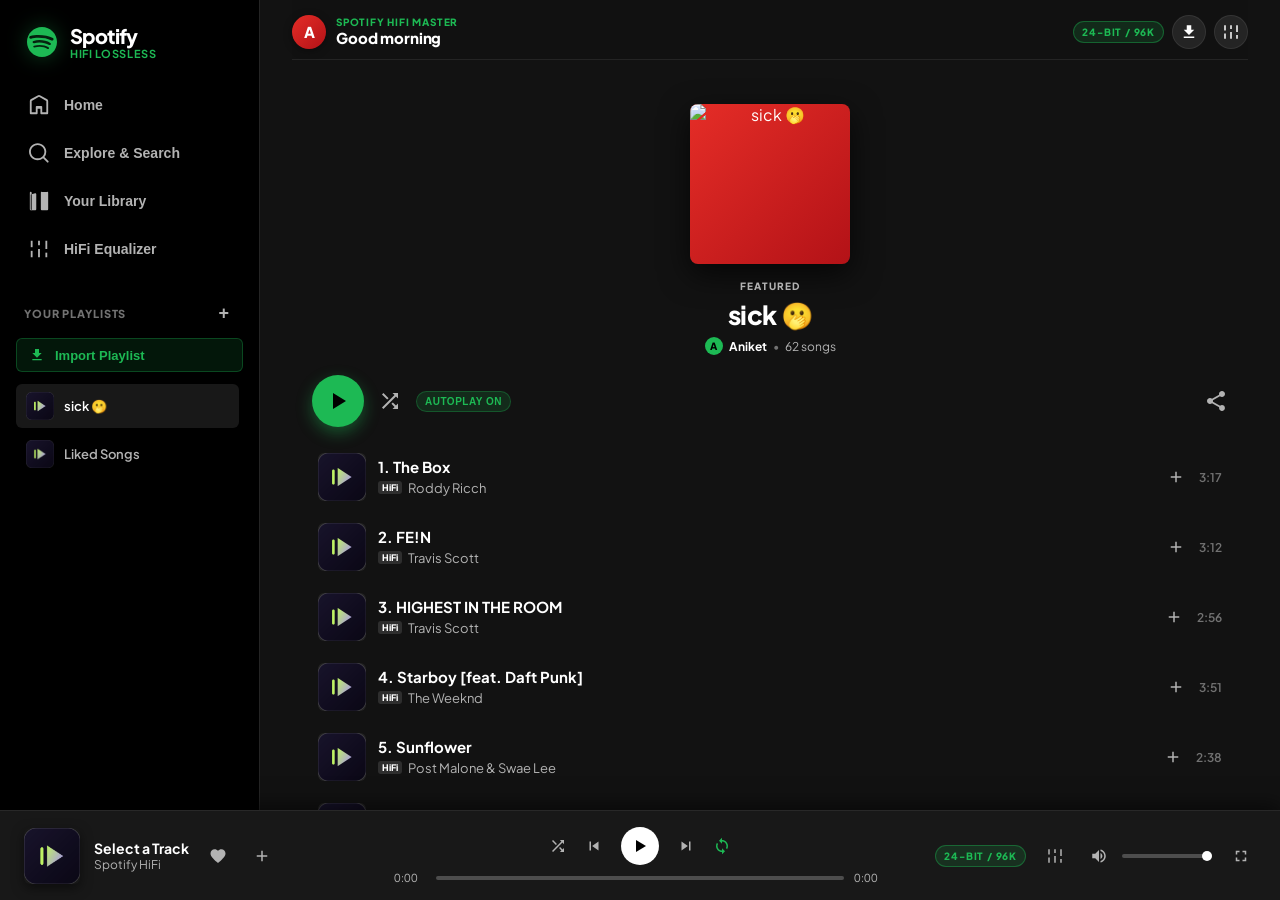
==== commit 7aa8daed: "feat: eliminate 30s limit via YouTube HiFi audio, redesign mobile/PC UI, add explorer feed & real ar" ====
--- a/android/app/src/main/assets/www/index.html
+++ b/android/app/src/main/assets/www/index.html
@@ -14,36 +14,88 @@
       });
     }
   </script>
+  <!-- YouTube IFrame API for Full-Length Studio Audio (No 30s Snippet Glitch) -->
+  <script src="https://www.youtube.com/iframe_api"></script>
   <link rel="preconnect" href="https://fonts.googleapis.com">
   <link rel="preconnect" href="https://fonts.gstatic.com" crossorigin>
   <link href="https://fonts.googleapis.com/css2?family=Plus+Jakarta+Sans:wght@400;500;600;700;800;900&display=swap" rel="stylesheet">
 </head>
 <body>
+  <!-- Hidden YouTube Player Container for HiFi Full-Length Audio Engine -->
+  <div id="ytPlayerContainer" style="position:fixed;bottom:-9999px;left:-9999px;width:120px;height:120px;opacity:0.001;pointer-events:none;z-index:-9999;overflow:hidden;">
+    <div id="ytPlayerTarget"></div>
+  </div>
+
   <div class="spotify-app">
-    <!-- Topbar (Mobile Header) -->
-    <header class="spotify-topbar">
-      <div class="topbar-left">
-        <div class="mobile-greeting" id="mobileGreeting">
-          <div class="user-avatar-circle">A</div>
-          <div class="greeting-text">
-            <span class="greeting-sub">Spotify HiFi</span>
-            <span class="greeting-main" id="greetingHeading">Welcome back</span>
-          </div>
-        </div>
-      </div>
-
-      <div class="topbar-right">
-        <span class="badge-hifi">24-BIT / 96k</span>
-        <button class="icon-round-btn" id="btnOpenImportTop" title="Import Playlist">
-          <svg viewBox="0 0 24 24" fill="currentColor"><path d="M19 9h-4V3H9v6H5l7 7 7-7zM5 18v2h14v-2H5z"/></svg>
-        </button>
-        <button class="icon-round-btn" id="btnToggleEQ" title="Equalizer">
+    <!-- DESKTOP SIDEBAR (Visible on Desktop / PC >= 850px) -->
+    <aside class="desktop-sidebar">
+      <div class="desktop-logo-row">
+        <svg viewBox="0 0 24 24" class="desktop-spotify-icon" fill="#1db954"><path d="M12 2C6.477 2 2 6.477 2 12s4.477 10 10 10 10-4.477 10-10S17.523 2 12 2zm4.586 14.424c-.18.295-.563.387-.857.207-2.35-1.435-5.308-1.76-8.792-.963-.335.077-.67-.133-.746-.468-.077-.334.132-.67.467-.746 3.809-.871 7.077-.496 9.721 1.113.294.18.386.563.207.857zm1.224-2.72c-.226.367-.707.482-1.074.256-2.69-1.653-6.79-2.131-9.97-1.165-.413.125-.85-.107-.975-.521-.125-.414.108-.85.522-.975 3.633-1.103 8.147-.568 11.241 1.33.367.227.482.708.256 1.075zm.105-2.835C14.692 8.95 8.085 8.733 4.71 9.757c-.495.15-.99-.12-1.14-.615-.15-.494.12-.99.615-1.14 3.94-1.196 11.233-.943 15.034 1.314.444.264.589.84.325 1.284-.264.444-.84.59-1.284.325z"/></svg>
+        <div class="desktop-logo-text">
+          <span class="desktop-app-title">Spotify</span>
+          <span class="desktop-app-sub">HiFi Lossless</span>
+        </div>
+      </div>
+
+      <nav class="desktop-nav-menu">
+        <button class="desktop-nav-item active" data-target="viewHome" id="dtNavHome">
+          <svg viewBox="0 0 24 24" fill="currentColor"><path d="M12.5 3.247a1 1 0 0 0-1 0L4 7.577V20h4.5v-6a1 1 0 0 1 1-1h5a1 1 0 0 1 1 1v6H20V7.577l-7.5-4.33zm-2-1.732a3 3 0 0 1 3 0l7.5 4.33A2 2 0 0 1 22 7.577V21a1 1 0 0 1-1 1h-6.5a1 1 0 0 1-1-1v-5h-3v5a1 1 0 0 1-1 1H3a1 1 0 0 1-1-1V7.577a2 2 0 0 1 .9-1.732l7.6-4.33z"/></svg>
+          <span>Home</span>
+        </button>
+        <button class="desktop-nav-item" data-target="viewSearch" id="dtNavSearch">
+          <svg viewBox="0 0 24 24" fill="currentColor"><path d="M10.533 1.279c-5.18 0-9.407 4.14-9.407 9.279s4.226 9.279 9.407 9.279c2.234 0 4.29-.77 5.907-2.058l4.353 4.353a1 1 0 1 0 1.414-1.414l-4.344-4.344a9.157 9.157 0 0 0 2.077-5.816c0-5.14-4.226-9.28-9.407-9.28zm-7.407 9.279c0-4.006 3.302-7.28 7.407-7.28s7.407 3.274 7.407 7.28-3.302 7.279-7.407 7.279-7.407-3.273-7.407-7.28z"/></svg>
+          <span>Explore & Search</span>
+        </button>
+        <button class="desktop-nav-item" data-target="viewLibrary" id="dtNavLibrary">
+          <svg viewBox="0 0 24 24" fill="currentColor"><path d="M3 22a1 1 0 0 1-1-1V3a1 1 0 0 1 2 0v18a1 1 0 0 1-1 1zM15.5 2.134A1 1 0 0 0 14 3v18a1 1 0 0 0 1 1h6a1 1 0 0 0 1-1V3a1 1 0 0 0-1.5-.866L15.5 2.134zM9 4.24a1 1 0 0 0-1.225-.733l-4 1.072A1 1 0 0 0 3 5.551V21a1 1 0 0 0 1 1h4a1 1 0 0 0 1-1V4.24z"/></svg>
+          <span>Your Library</span>
+        </button>
+        <button class="desktop-nav-item" data-target="viewEQ" id="dtNavEQ">
           <svg viewBox="0 0 24 24" fill="currentColor"><line x1="4" y1="21" x2="4" y2="14" stroke="currentColor" stroke-width="2"/><line x1="4" y1="10" x2="4" y2="3" stroke="currentColor" stroke-width="2"/><line x1="12" y1="21" x2="12" y2="12" stroke="currentColor" stroke-width="2"/><line x1="12" y1="8" x2="12" y2="3" stroke="currentColor" stroke-width="2"/><line x1="20" y1="21" x2="20" y2="16" stroke="currentColor" stroke-width="2"/><line x1="20" y1="12" x2="20" y2="3" stroke="currentColor" stroke-width="2"/></svg>
-        </button>
-      </div>
-    </header>
-
+          <span>HiFi Equalizer</span>
+        </button>
+      </nav>
+
+      <div class="desktop-sidebar-section">
+        <div class="desktop-section-title-row">
+          <span>YOUR PLAYLISTS</span>
+          <button class="desktop-mini-add-btn" id="desktopBtnCreatePl" title="Create Playlist">+</button>
+        </div>
+        <div class="desktop-sidebar-actions">
+          <button class="desktop-action-btn" id="desktopBtnImport">
+            <svg viewBox="0 0 24 24" fill="currentColor"><path d="M19 9h-4V3H9v6H5l7 7 7-7zM5 18v2h14v-2H5z"/></svg>
+            <span>Import Playlist</span>
+          </button>
+        </div>
+        <div class="desktop-playlists-list" id="desktopPlaylistsList"></div>
+      </div>
+    </aside>
+
+    <!-- MAIN BODY CONTAINER -->
     <div class="spotify-body">
+      <!-- Topbar (Mobile Header / Desktop Topbar) -->
+      <header class="spotify-topbar">
+        <div class="topbar-left">
+          <div class="mobile-greeting" id="mobileGreeting">
+            <div class="user-avatar-circle">A</div>
+            <div class="greeting-text">
+              <span class="greeting-sub">Spotify HiFi Master</span>
+              <span class="greeting-main" id="greetingHeading">Welcome back</span>
+            </div>
+          </div>
+        </div>
+
+        <div class="topbar-right">
+          <span class="badge-hifi">24-BIT / 96k</span>
+          <button class="icon-round-btn" id="btnOpenImportTop" title="Import Playlist">
+            <svg viewBox="0 0 24 24" fill="currentColor"><path d="M19 9h-4V3H9v6H5l7 7 7-7zM5 18v2h14v-2H5z"/></svg>
+          </button>
+          <button class="icon-round-btn" id="btnToggleEQ" title="Equalizer">
+            <svg viewBox="0 0 24 24" fill="currentColor"><line x1="4" y1="21" x2="4" y2="14" stroke="currentColor" stroke-width="2"/><line x1="4" y1="10" x2="4" y2="3" stroke="currentColor" stroke-width="2"/><line x1="12" y1="21" x2="12" y2="12" stroke="currentColor" stroke-width="2"/><line x1="12" y1="8" x2="12" y2="3" stroke="currentColor" stroke-width="2"/><line x1="20" y1="21" x2="20" y2="16" stroke="currentColor" stroke-width="2"/><line x1="20" y1="12" x2="20" y2="3" stroke="currentColor" stroke-width="2"/></svg>
+          </button>
+        </div>
+      </header>
+
       <main class="spotify-main" id="mainContent">
 
         <!-- VIEW 1: HOME -->
@@ -90,11 +142,11 @@
             </div>
           </div>
 
-          <!-- Section: Top Artists Carousel -->
+          <!-- Section: Top Artists Carousel with Real Photos -->
           <div class="section-block">
             <div class="section-header">
               <h3>Top Artists</h3>
-              <span class="section-sub">In rotation</span>
+              <span class="section-sub">In your heavy rotation</span>
             </div>
             <div class="artists-horizontal-scroll" id="homeArtistsScroll"></div>
           </div>
@@ -105,7 +157,7 @@
               <h3>Explore & Discover</h3>
               <span class="section-sub">Browse by vibe</span>
             </div>
-            <div class="explore-category-grid">
+            <div class="explore-category-grid" id="homeExploreGrid">
               <div class="category-card" style="background: linear-gradient(135deg, #e67e22, #d35400);" data-genre="Hip-Hop">
                 <span class="category-name">Hip-Hop & Rap</span>
                 <span class="category-desc">Travis Scott, Drake, Roddy Ricch</span>
@@ -116,7 +168,7 @@
               </div>
               <div class="category-card" style="background: linear-gradient(135deg, #16a085, #27ae60);" data-genre="Lossless">
                 <span class="category-name">Lossless Studio</span>
-                <span class="category-desc">24-bit/96kHz Hi-Res Audio</span>
+                <span class="category-desc">24-bit/96kHz Hi-Res FLAC Master</span>
               </div>
               <div class="category-card" style="background: linear-gradient(135deg, #c0392b, #8e44ad);" data-genre="Drill">
                 <span class="category-name">UK Drill & Global</span>
@@ -135,26 +187,74 @@
           </div>
         </section>
 
-        <!-- VIEW 2: GLOBAL SEARCH & EXPLORE -->
+        <!-- VIEW 2: EXPLORE & GLOBAL SEARCH -->
         <section class="app-view" id="viewSearch">
           <div class="search-view-header">
-            <h2>Search Millions of Songs</h2>
+            <div class="search-header-title-row">
+              <h2>Explore & Discover</h2>
+              <span class="sub-lead">Browse full studio catalog or search millions of tracks</span>
+            </div>
             <div class="mobile-search-box">
               <svg viewBox="0 0 24 24" fill="currentColor"><path d="M10.533 1.279c-5.18 0-9.407 4.14-9.407 9.279s4.226 9.279 9.407 9.279c2.234 0 4.29-.77 5.907-2.058l4.353 4.353a1 1 0 1 0 1.414-1.414l-4.344-4.344a9.157 9.157 0 0 0 2.077-5.816c0-5.14-4.226-9.28-9.407-9.28zm-7.407 9.279c0-4.006 3.302-7.28 7.407-7.28s7.407 3.274 7.407 7.28-3.302 7.279-7.407 7.279-7.407-3.273-7.407-7.28z"/></svg>
               <input type="text" id="mobileSearchInput" placeholder="Search any song, artist, album globally...">
               <button class="clear-search-btn" id="btnClearSearch" style="display:none;">✕</button>
             </div>
-          </div>
-
-          <!-- Browse Categories or Live Results -->
-          <div id="searchResultsContainer">
-            <h4 class="sub-heading">Browse Genres</h4>
-            <div class="explore-category-grid" id="searchGenreGrid"></div>
-          </div>
+
+            <!-- Explorer Filter Chips -->
+            <div class="filter-chips-row explore-filters">
+              <button class="chip-pill active" data-exp-filter="all">All Tracks</button>
+              <button class="chip-pill" data-exp-filter="trending">Trending Hot</button>
+              <button class="chip-pill" data-exp-filter="hiphop">Hip-Hop & Trap</button>
+              <button class="chip-pill" data-exp-filter="latenight">Late Night</button>
+              <button class="chip-pill" data-exp-filter="drill">UK Drill</button>
+              <button class="chip-pill" data-exp-filter="lossless">HiFi Master 96k</button>
+            </div>
+          </div>
+
+          <!-- EXPLORER FEED (Shown when search input is empty) -->
+          <div id="explorerFeedContainer">
+            <!-- Shelf 1: Trending Now -->
+            <div class="section-block">
+              <div class="section-header">
+                <h3>🔥 Trending Right Now</h3>
+                <span class="section-sub">Heavy rotation bangers</span>
+              </div>
+              <div class="explore-trending-shelf" id="exploreTrendingShelf"></div>
+            </div>
+
+            <!-- Shelf 2: Browse Categories -->
+            <div class="section-block">
+              <div class="section-header">
+                <h3>Browse by Vibe & Mood</h3>
+                <span class="section-sub">Tap any vibe to filter instantly</span>
+              </div>
+              <div class="explore-category-grid" id="searchGenreGrid"></div>
+            </div>
+
+            <!-- Shelf 3: Artists -->
+            <div class="section-block">
+              <div class="section-header">
+                <h3>Top Artists in Rotation</h3>
+                <span class="section-sub">Tap artist to play essentials</span>
+              </div>
+              <div class="artists-horizontal-scroll" id="exploreArtistsScroll"></div>
+            </div>
+
+            <!-- Shelf 4: All Studio Tracks Ready to Play -->
+            <div class="section-block">
+              <div class="section-header">
+                <h3>Explore All Available Songs</h3>
+                <span class="section-sub">Tap any song to play full studio track</span>
+              </div>
+              <div class="tracks-touch-list" id="exploreAllTracksList"></div>
+            </div>
+          </div>
+
+          <!-- SEARCH RESULTS (Shown when user types query) -->
           <div id="searchDynamicResults" style="display:none;">
             <div class="search-results-bar">
               <h4 class="sub-heading" id="searchResultCount">Search Results</h4>
-              <span class="global-tag">GLOBAL CATALOG</span>
+              <span class="global-tag">FULL-LENGTH AUDIO</span>
             </div>
             <div class="tracks-touch-list" id="searchTracksBody"></div>
           </div>
@@ -188,9 +288,7 @@
           </div>
 
           <!-- Playlists Cards Grid -->
-          <div class="library-playlists-grid" id="libraryPlaylistsGrid">
-            <!-- Dynamically populated playlists -->
-          </div>
+          <div class="library-playlists-grid" id="libraryPlaylistsGrid"></div>
         </section>
 
         <!-- VIEW 4: ACTIVE PLAYLIST DETAIL -->
@@ -279,7 +377,7 @@
       </main>
     </div>
 
-    <!-- Floating Mini-Player -->
+    <!-- FLOATING MINI-PLAYER (Mobile Touch Layout) -->
     <div class="spotify-player-bar" id="playerBar">
       <div class="mini-player-content" id="miniPlayerClickZone">
         <div class="mini-thumb-wrap">
@@ -308,7 +406,7 @@
       </div>
     </div>
 
-    <!-- Bottom Navigation Bar -->
+    <!-- MOBILE BOTTOM NAVIGATION BAR -->
     <nav class="mobile-bottom-nav">
       <button class="mobile-nav-btn active" id="mNavHome" data-target="viewHome">
         <svg viewBox="0 0 24 24" fill="currentColor"><path d="M12.5 3.247a1 1 0 0 0-1 0L4 7.577V20h4.5v-6a1 1 0 0 1 1-1h5a1 1 0 0 1 1 1v6H20V7.577l-7.5-4.33zm-2-1.732a3 3 0 0 1 3 0l7.5 4.33A2 2 0 0 1 22 7.577V21a1 1 0 0 1-1 1h-6.5a1 1 0 0 1-1-1v-5h-3v5a1 1 0 0 1-1 1H3a1 1 0 0 1-1-1V7.577a2 2 0 0 1 .9-1.732l7.6-4.33z"/></svg>
@@ -316,7 +414,7 @@
       </button>
       <button class="mobile-nav-btn" id="mNavSearch" data-target="viewSearch">
         <svg viewBox="0 0 24 24" fill="currentColor"><path d="M10.533 1.279c-5.18 0-9.407 4.14-9.407 9.279s4.226 9.279 9.407 9.279c2.234 0 4.29-.77 5.907-2.058l4.353 4.353a1 1 0 1 0 1.414-1.414l-4.344-4.344a9.157 9.157 0 0 0 2.077-5.816c0-5.14-4.226-9.28-9.407-9.28zm-7.407 9.279c0-4.006 3.302-7.28 7.407-7.28s7.407 3.274 7.407 7.28-3.302 7.279-7.407 7.279-7.407-3.273-7.407-7.28z"/></svg>
-        <span>Search</span>
+        <span>Explore</span>
       </button>
       <button class="mobile-nav-btn" id="mNavLibrary" data-target="viewLibrary">
         <svg viewBox="0 0 24 24" fill="currentColor"><path d="M3 22a1 1 0 0 1-1-1V3a1 1 0 0 1 2 0v18a1 1 0 0 1-1 1zM15.5 2.134A1 1 0 0 0 14 3v18a1 1 0 0 0 1 1h6a1 1 0 0 0 1-1V3a1 1 0 0 0-1.5-.866L15.5 2.134zM9 4.24a1 1 0 0 0-1.225-.733l-4 1.072A1 1 0 0 0 3 5.551V21a1 1 0 0 0 1 1h4a1 1 0 0 0 1-1V4.24z"/></svg>
@@ -328,6 +426,67 @@
       </button>
     </nav>
 
+    <!-- DESKTOP PERSISTENT BOTTOM PLAYER BAR (PC Layout) -->
+    <div class="desktop-player-bar" id="desktopPlayerBar">
+      <div class="dt-col-left">
+        <img id="desktopThumb" src="icon-192.png" class="dt-thumb" alt="Artwork" onerror="this.src='icon-192.png'">
+        <div class="dt-track-info">
+          <div class="dt-title" id="desktopTitle">Select a Track</div>
+          <div class="dt-artist" id="desktopArtist">Spotify HiFi</div>
+        </div>
+        <button class="dt-icon-btn" id="desktopBtnHeart" title="Like">
+          <svg viewBox="0 0 24 24" fill="currentColor"><path d="M12 21.35l-1.45-1.32C5.4 15.36 2 12.28 2 8.5 2 5.42 4.42 3 7.5 3c1.74 0 3.41.81 4.5 2.09C13.09 3.81 14.76 3 16.5 3 19.58 3 22 5.42 22 8.5c0 3.78-3.4 6.86-8.55 11.54L12 21.35z"/></svg>
+        </button>
+        <button class="dt-icon-btn" id="desktopBtnAddPl" title="Add to Playlist">
+          <svg viewBox="0 0 24 24" fill="currentColor"><path d="M19 13h-6v6h-2v-6H5v-2h6V5h2v6h6v2z"/></svg>
+        </button>
+      </div>
+
+      <div class="dt-col-center">
+        <div class="dt-controls-row">
+          <button class="dt-control-btn" id="desktopBtnShuffle" title="Shuffle">
+            <svg viewBox="0 0 24 24" fill="currentColor"><path d="M10.59 9.17L5.41 4 4 5.41l5.17 5.17 1.42-1.41zM14.5 4l2.04 2.04L4 18.59 5.41 20 17.96 7.46 20 9.5V4h-5.5zm.33 9.41l-1.41 1.41 3.13 3.13L14.5 20H20v-5.5l-2.04 2.04-3.13-3.13z"/></svg>
+          </button>
+          <button class="dt-control-btn" id="desktopBtnPrev" title="Previous">
+            <svg viewBox="0 0 24 24" fill="currentColor"><path d="M6 6h2v12H6zm3.5 6l8.5 6V6z"/></svg>
+          </button>
+          <button class="dt-play-circle-btn" id="desktopBtnPlayPause" title="Play/Pause">
+            <svg id="desktopPlayIcon" viewBox="0 0 16 16" fill="currentColor"><polygon points="4 2 14 8 4 14 4 2"/></svg>
+            <svg id="desktopPauseIcon" viewBox="0 0 16 16" fill="currentColor" style="display:none;"><rect x="3" y="2" width="3.5" height="12"/><rect x="9.5" y="2" width="3.5" height="12"/></svg>
+          </button>
+          <button class="dt-control-btn" id="desktopBtnNext" title="Next">
+            <svg viewBox="0 0 24 24" fill="currentColor"><path d="M6 18l8.5-6L6 6v12zM16 6v12h2V6h-2z"/></svg>
+          </button>
+          <button class="dt-control-btn active" id="desktopBtnAutoplay" title="Autoplay">
+            <svg viewBox="0 0 24 24" fill="currentColor"><path d="M12 4V1L8 5l4 4V6c3.31 0 6 2.69 6 6 0 1.01-.25 1.97-.7 2.8l1.46 1.46C19.54 15.03 20 13.57 20 12c0-4.42-3.58-8-8-8zm0 14c-3.31 0-6-2.69-6-6 0-1.01.25-1.97.7-2.8L5.24 7.74C4.46 8.97 4 10.43 4 12c0 4.42 3.58 8 8 8v3l4-4-4-4v3z"/></svg>
+          </button>
+        </div>
+        <div class="dt-slider-row">
+          <span class="dt-time" id="desktopCurrentTime">0:00</span>
+          <div class="dt-slider-bar" id="desktopSliderBg">
+            <div class="dt-slider-fg" id="desktopSliderFg" style="width: 0%;"></div>
+          </div>
+          <span class="dt-time" id="desktopTotalTime">0:00</span>
+        </div>
+      </div>
+
+      <div class="dt-col-right">
+        <span class="badge-hifi">24-BIT / 96k</span>
+        <button class="dt-icon-btn" id="desktopBtnEQ" title="Equalizer">
+          <svg viewBox="0 0 24 24" fill="currentColor"><line x1="4" y1="21" x2="4" y2="14" stroke="currentColor" stroke-width="2"/><line x1="4" y1="10" x2="4" y2="3" stroke="currentColor" stroke-width="2"/><line x1="12" y1="21" x2="12" y2="12" stroke="currentColor" stroke-width="2"/><line x1="12" y1="8" x2="12" y2="3" stroke="currentColor" stroke-width="2"/><line x1="20" y1="21" x2="20" y2="16" stroke="currentColor" stroke-width="2"/><line x1="20" y1="12" x2="20" y2="3" stroke="currentColor" stroke-width="2"/></svg>
+        </button>
+        <div class="dt-volume-wrap">
+          <button class="dt-icon-btn" id="desktopBtnVolume" title="Mute/Unmute">
+            <svg viewBox="0 0 24 24" fill="currentColor"><path d="M3 9v6h4l5 5V4L7 9H3zm13.5 3c0-1.77-1.02-3.29-2.5-4.03v8.05c1.48-.73 2.5-2.25 2.5-4.02zM14 3.23v2.06c2.89.86 5 3.54 5 6.71s-2.11 5.85-5 6.71v2.06c4.01-.91 7-4.49 7-8.77s-2.99-7.86-7-8.77z"/></svg>
+          </button>
+          <input type="range" min="0" max="100" value="100" class="dt-volume-slider" id="desktopVolumeSlider">
+        </div>
+        <button class="dt-icon-btn" id="desktopBtnExpandModal" title="Full Screen View">
+          <svg viewBox="0 0 24 24" fill="currentColor"><path d="M7 14H5v5h5v-2H7v-3zm-2-4h2V7h3V5H5v5zm12 7h-3v2h5v-5h-2v3zM14 5v2h3v3h2V5h-5z"/></svg>
+        </button>
+      </div>
+    </div>
+
     <!-- FULL-SCREEN NOW PLAYING MODAL -->
     <div class="now-playing-modal" id="nowPlayingModal">
       <div class="modal-drag-bar" id="modalCloseBtn">
@@ -481,4 +640,4 @@
   <script src="sick_playlist.js"></script>
   <script src="app.js"></script>
 </body>
-</html>
+</html>
--- a/android/app/src/main/assets/www/styles.css
+++ b/android/app/src/main/assets/www/styles.css
@@ -1281,16 +1281,575 @@
   letter-spacing: 0.05em;
 }
 
-/* DESKTOP MEDIA QUERY (Keeps desktop functioning if viewed on monitor) */
-@media (min-width: 821px) {
+/* MOBILE-FIRST DEFAULTS (Hidden on mobile) */
+.desktop-sidebar {
+  display: none;
+}
+.desktop-player-bar {
+  display: none;
+}
+
+/* EXPLORER FEED STYLES */
+.explore-trending-shelf {
+  display: flex;
+  gap: 14px;
+  overflow-x: auto;
+  padding: 4px 2px 14px 2px;
+  scroll-snap-type: x mandatory;
+  -webkit-overflow-scrolling: touch;
+}
+
+.explore-trending-shelf::-webkit-scrollbar {
+  display: none;
+}
+
+.trending-shelf-card {
+  flex: 0 0 140px;
+  background: #181818;
+  border-radius: 12px;
+  padding: 10px;
+  cursor: pointer;
+  transition: transform 0.2s ease, background 0.2s ease;
+  position: relative;
+  scroll-snap-align: start;
+}
+
+.trending-shelf-card:hover {
+  background: #282828;
+  transform: translateY(-4px);
+}
+
+.trending-shelf-art-box {
+  width: 100%;
+  aspect-ratio: 1;
+  border-radius: 8px;
+  overflow: hidden;
+  position: relative;
+  margin-bottom: 8px;
+  box-shadow: 0 4px 12px rgba(0, 0, 0, 0.4);
+}
+
+.trending-shelf-img {
+  width: 100%;
+  height: 100%;
+  object-fit: cover;
+}
+
+.trending-shelf-play-btn {
+  position: absolute;
+  bottom: 8px;
+  right: 8px;
+  width: 36px;
+  height: 36px;
+  border-radius: 50%;
+  background: var(--spotify-green);
+  color: #000000;
+  border: none;
+  display: flex;
+  align-items: center;
+  justify-content: center;
+  opacity: 0;
+  transform: translateY(6px);
+  transition: all 0.2s ease;
+  box-shadow: 0 4px 12px rgba(0, 0, 0, 0.5);
+}
+
+.trending-shelf-card:hover .trending-shelf-play-btn {
+  opacity: 1;
+  transform: translateY(0);
+}
+
+.trending-shelf-title {
+  font-size: 13px;
+  font-weight: 700;
+  color: #ffffff;
+  white-space: nowrap;
+  overflow: hidden;
+  text-overflow: ellipsis;
+  margin-bottom: 2px;
+}
+
+.trending-shelf-artist {
+  font-size: 11px;
+  color: #b3b3b3;
+  white-space: nowrap;
+  overflow: hidden;
+  text-overflow: ellipsis;
+}
+
+.explore-filters {
+  margin-top: 10px;
+}
+
+/* DESKTOP FULL-SCREEN REDESIGN (PC Layout >= 850px) */
+@media (min-width: 850px) {
+  body {
+    background: #000000;
+    overflow: hidden;
+  }
+
   .spotify-app {
-    max-width: 480px;
-    margin: 0 auto;
-    box-shadow: 0 0 40px rgba(0, 0, 0, 0.8);
-    height: 96vh;
-    border-radius: 20px;
-    margin-top: 2vh;
-    border: 1px solid var(--border-subdued);
+    max-width: 100vw;
+    width: 100vw;
+    height: 100vh;
+    margin: 0;
+    border-radius: 0;
+    border: none;
+    box-shadow: none;
+    display: flex;
+    flex-direction: row;
+    position: relative;
+    padding-bottom: 90px; /* space for desktop player bar */
+  }
+
+  /* Hide Mobile Floating Player and Mobile Bottom Nav */
+  .spotify-player-bar {
+    display: none !important;
+  }
+  .mobile-bottom-nav {
+    display: none !important;
+  }
+
+  /* Show Desktop Sidebar */
+  .desktop-sidebar {
+    display: flex;
+    flex-direction: column;
+    width: 260px;
+    min-width: 260px;
+    height: calc(100vh - 90px);
+    background: #000000;
+    border-right: 1px solid #242424;
+    padding: 24px 16px;
+    overflow-y: auto;
+    user-select: none;
+  }
+
+  .desktop-logo-row {
+    display: flex;
+    align-items: center;
+    gap: 10px;
+    margin-bottom: 24px;
+    padding-left: 8px;
+  }
+
+  .desktop-spotify-icon {
+    width: 36px;
+    height: 36px;
+    filter: drop-shadow(0 0 10px rgba(29, 185, 84, 0.4));
+  }
+
+  .desktop-logo-text {
+    display: flex;
+    flex-direction: column;
+  }
+
+  .desktop-app-title {
+    font-size: 20px;
+    font-weight: 900;
+    letter-spacing: -0.03em;
+    color: #ffffff;
+    line-height: 1.1;
+  }
+
+  .desktop-app-sub {
+    font-size: 11px;
+    font-weight: 700;
+    color: var(--spotify-green);
+    letter-spacing: 0.05em;
+    text-transform: uppercase;
+  }
+
+  .desktop-nav-menu {
+    display: flex;
+    flex-direction: column;
+    gap: 6px;
+    margin-bottom: 24px;
+  }
+
+  .desktop-nav-item {
+    display: flex;
+    align-items: center;
+    gap: 14px;
+    background: transparent;
+    border: none;
+    color: #b3b3b3;
+    font-size: 14px;
+    font-weight: 700;
+    padding: 10px 12px;
+    border-radius: 8px;
+    cursor: pointer;
+    transition: all 0.15s ease;
+    text-align: left;
+    width: 100%;
+  }
+
+  .desktop-nav-item svg {
+    width: 22px;
+    height: 22px;
+    fill: currentColor;
+    flex-shrink: 0;
+  }
+
+  .desktop-nav-item:hover {
+    color: #ffffff;
+    background: rgba(255, 255, 255, 0.08);
+  }
+
+  .desktop-nav-item.active {
+    color: #ffffff;
+    background: #242424;
+  }
+
+  .desktop-nav-item.active svg {
+    fill: var(--spotify-green);
+  }
+
+  .desktop-sidebar-section {
+    display: flex;
+    flex-direction: column;
+    flex: 1;
+    overflow: hidden;
+  }
+
+  .desktop-section-title-row {
+    display: flex;
+    justify-content: space-between;
+    align-items: center;
+    font-size: 11px;
+    font-weight: 800;
+    color: #727272;
+    letter-spacing: 0.08em;
+    padding: 8px;
+    margin-bottom: 6px;
+  }
+
+  .desktop-mini-add-btn {
+    background: transparent;
+    border: none;
+    color: #b3b3b3;
+    font-size: 18px;
+    font-weight: 700;
+    cursor: pointer;
+    line-height: 1;
+    padding: 2px 6px;
+    border-radius: 4px;
+  }
+
+  .desktop-mini-add-btn:hover {
+    color: #ffffff;
+    background: #282828;
+  }
+
+  .desktop-sidebar-actions {
+    margin-bottom: 12px;
+  }
+
+  .desktop-action-btn {
+    display: flex;
+    align-items: center;
+    gap: 10px;
+    width: 100%;
+    background: rgba(29, 185, 84, 0.12);
+    border: 1px solid rgba(29, 185, 84, 0.3);
+    color: var(--spotify-green);
+    padding: 8px 12px;
+    border-radius: 6px;
+    font-size: 13px;
+    font-weight: 700;
+    cursor: pointer;
+    transition: all 0.15s ease;
+  }
+
+  .desktop-action-btn:hover {
+    background: rgba(29, 185, 84, 0.2);
+  }
+
+  .desktop-action-btn svg {
+    width: 16px;
+    height: 16px;
+  }
+
+  .desktop-playlists-list {
+    flex: 1;
+    overflow-y: auto;
+    display: flex;
+    flex-direction: column;
+    gap: 4px;
+    padding-right: 4px;
+  }
+
+  .desktop-pl-item {
+    display: flex;
+    align-items: center;
+    gap: 10px;
+    padding: 8px 10px;
+    border-radius: 6px;
+    color: #b3b3b3;
+    font-size: 13px;
+    font-weight: 600;
+    cursor: pointer;
+    transition: all 0.12s ease;
+  }
+
+  .desktop-pl-item:hover {
+    color: #ffffff;
+    background: rgba(255, 255, 255, 0.05);
+  }
+
+  .desktop-pl-item.active {
+    color: #ffffff;
+    background: #181818;
+  }
+
+  .desktop-pl-thumb {
+    width: 28px;
+    height: 28px;
+    border-radius: 4px;
+    object-fit: cover;
+  }
+
+  /* Body & Main View on Desktop */
+  .spotify-body {
+    flex: 1;
+    height: calc(100vh - 90px);
+    overflow-y: auto;
+    background: #121212;
+    padding: 0 32px 32px 32px;
+  }
+
+  .spotify-topbar {
+    padding: 20px 0 16px 0;
+    position: sticky;
+    top: 0;
+    background: rgba(18, 18, 18, 0.85);
+    backdrop-filter: blur(20px);
+    z-index: 100;
+    margin-bottom: 12px;
+  }
+
+  .shortcuts-grid {
+    grid-template-columns: repeat(4, 1fr) !important;
+  }
+
+  .explore-category-grid {
+    grid-template-columns: repeat(4, 1fr) !important;
+  }
+
+  .library-playlists-grid {
+    grid-template-columns: repeat(4, 1fr) !important;
+  }
+
+  /* Show Desktop Persistent Bottom Player Bar */
+  .desktop-player-bar {
+    position: fixed;
+    bottom: 0;
+    left: 0;
+    right: 0;
+    height: 90px;
+    background: #181818;
+    border-top: 1px solid #282828;
+    display: flex;
+    align-items: center;
+    justify-content: space-between;
+    padding: 0 24px;
+    z-index: 1000;
+    box-shadow: 0 -4px 20px rgba(0, 0, 0, 0.6);
+  }
+
+  .dt-col-left {
+    display: flex;
+    align-items: center;
+    gap: 14px;
+    width: 30%;
+    min-width: 220px;
+  }
+
+  .dt-thumb {
+    width: 56px;
+    height: 56px;
+    border-radius: 6px;
+    object-fit: cover;
+    box-shadow: 0 4px 12px rgba(0, 0, 0, 0.5);
+  }
+
+  .dt-track-info {
+    display: flex;
+    flex-direction: column;
+    overflow: hidden;
+  }
+
+  .dt-title {
+    font-size: 14px;
+    font-weight: 700;
+    color: #ffffff;
+    white-space: nowrap;
+    overflow: hidden;
+    text-overflow: ellipsis;
+  }
+
+  .dt-artist {
+    font-size: 12px;
+    color: #b3b3b3;
+    white-space: nowrap;
+    overflow: hidden;
+    text-overflow: ellipsis;
+  }
+
+  .dt-icon-btn {
+    background: transparent;
+    border: none;
+    color: #b3b3b3;
+    cursor: pointer;
+    padding: 6px;
+    border-radius: 50%;
+    display: flex;
+    align-items: center;
+    justify-content: center;
+    transition: color 0.15s ease;
+  }
+
+  .dt-icon-btn:hover {
+    color: #ffffff;
+  }
+
+  .dt-icon-btn svg {
+    width: 18px;
+    height: 18px;
+  }
+
+  .dt-col-center {
+    display: flex;
+    flex-direction: column;
+    align-items: center;
+    width: 40%;
+    max-width: 600px;
+    gap: 6px;
+  }
+
+  .dt-controls-row {
+    display: flex;
+    align-items: center;
+    gap: 18px;
+  }
+
+  .dt-control-btn {
+    background: transparent;
+    border: none;
+    color: #b3b3b3;
+    cursor: pointer;
+    display: flex;
+    align-items: center;
+    justify-content: center;
+    transition: all 0.15s ease;
+  }
+
+  .dt-control-btn:hover {
+    color: #ffffff;
+    transform: scale(1.08);
+  }
+
+  .dt-control-btn.active {
+    color: var(--spotify-green);
+  }
+
+  .dt-control-btn svg {
+    width: 18px;
+    height: 18px;
+  }
+
+  .dt-play-circle-btn {
+    width: 38px;
+    height: 38px;
+    border-radius: 50%;
+    background: #ffffff;
+    color: #000000;
+    border: none;
+    display: flex;
+    align-items: center;
+    justify-content: center;
+    cursor: pointer;
+    transition: transform 0.15s ease, background 0.15s ease;
+  }
+
+  .dt-play-circle-btn:hover {
+    transform: scale(1.06);
+    background: #f0f0f0;
+  }
+
+  .dt-play-circle-btn svg {
+    width: 16px;
+    height: 16px;
+  }
+
+  .dt-slider-row {
+    display: flex;
+    align-items: center;
+    gap: 10px;
+    width: 100%;
+  }
+
+  .dt-time {
+    font-size: 11px;
+    color: #b3b3b3;
+    font-variant-numeric: tabular-nums;
+    min-width: 32px;
+  }
+
+  .dt-slider-bar {
+    flex: 1;
+    height: 4px;
+    background: #4d4d4d;
+    border-radius: 2px;
+    position: relative;
+    cursor: pointer;
+    transition: height 0.1s ease;
+  }
+
+  .dt-slider-bar:hover {
+    height: 6px;
+  }
+
+  .dt-slider-fg {
+    height: 100%;
+    background: var(--spotify-green);
+    border-radius: 2px;
+    position: relative;
+  }
+
+  .dt-slider-bar:hover .dt-slider-fg {
+    background: #1ed760;
+  }
+
+  .dt-col-right {
+    display: flex;
+    align-items: center;
+    gap: 14px;
+    width: 30%;
+    justify-content: flex-end;
+  }
+
+  .dt-volume-wrap {
+    display: flex;
+    align-items: center;
+    gap: 8px;
+  }
+
+  .dt-volume-slider {
+    width: 90px;
+    height: 4px;
+    -webkit-appearance: none;
+    background: #4d4d4d;
+    border-radius: 2px;
+    cursor: pointer;
+  }
+
+  .dt-volume-slider::-webkit-slider-thumb {
+    -webkit-appearance: none;
+    width: 10px;
+    height: 10px;
+    background: #ffffff;
+    border-radius: 50%;
+    cursor: pointer;
   }
 }
 
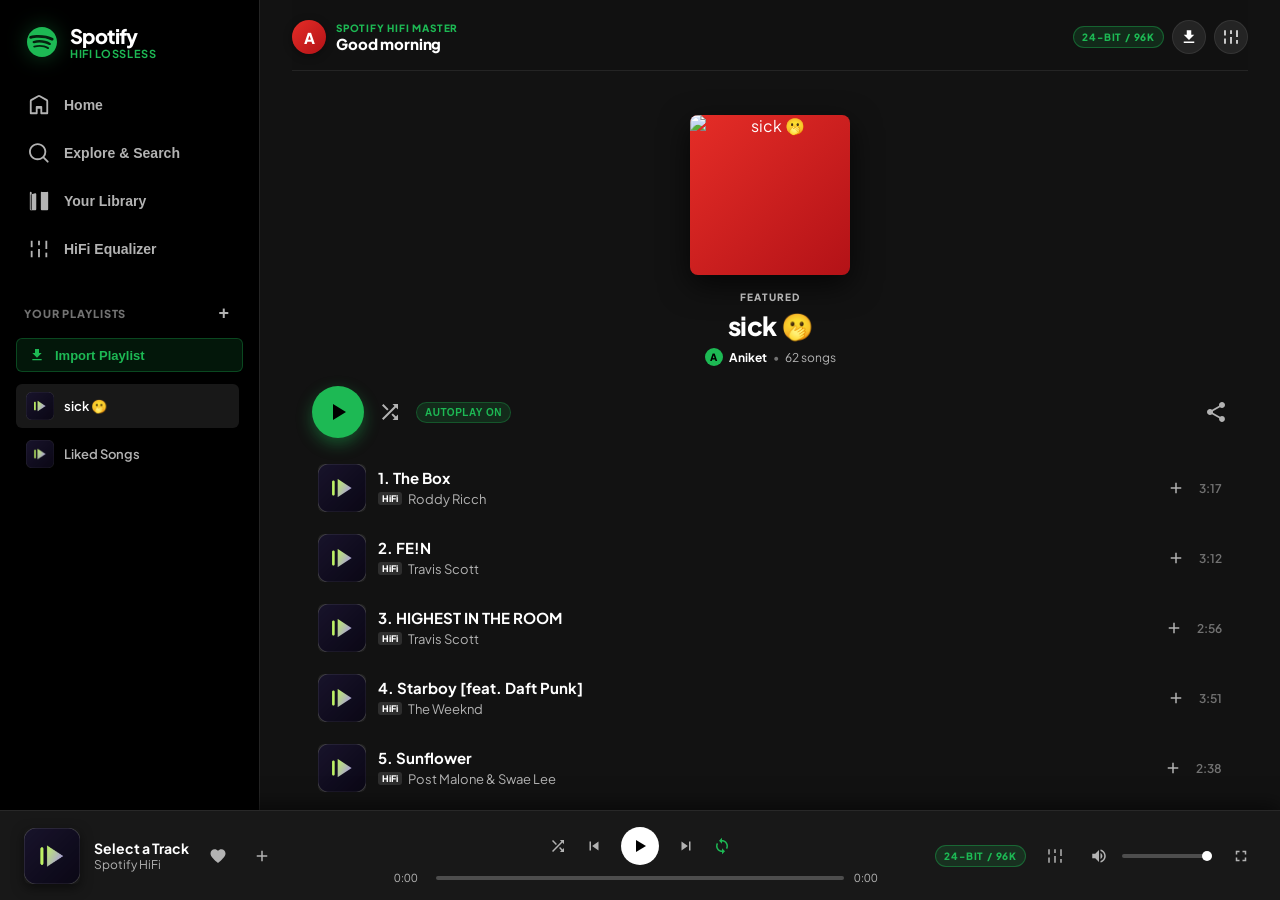
==== commit ca96d7e0: "feat: complete UI redesign with real artist portraits, video canvas, verified artist profiles, and f" ====
--- a/android/app/src/main/assets/www/index.html
+++ b/android/app/src/main/assets/www/index.html
@@ -15,6 +15,15 @@
     }
   </script>
   <!-- YouTube IFrame API for Full-Length Studio Audio (No 30s Snippet Glitch) -->
+  <script>
+    window.onYouTubeIframeAPIReady = function() {
+      window.isYTAPILoaded = true;
+      console.log("Global onYouTubeIframeAPIReady fired!");
+      if (window.spotifyHiFiApp) {
+        window.spotifyHiFiApp.initYouTubeEngine();
+      }
+    };
+  </script>
   <script src="https://www.youtube.com/iframe_api"></script>
   <link rel="preconnect" href="https://fonts.googleapis.com">
   <link rel="preconnect" href="https://fonts.gstatic.com" crossorigin>
@@ -370,6 +379,48 @@
               <button class="preset-pill" data-preset="hiphop">Hip-Hop / Rap</button>
               <button class="preset-pill" data-preset="vocal">Vocal Clarity</button>
               <button class="preset-pill" data-preset="electronic">Electronic</button>
+            </div>
+          </div>
+        </section>
+
+        <!-- VIEW 6: ARTIST PROFILE PAGE -->
+        <section class="app-view" id="viewArtist">
+          <div class="artist-profile-hero">
+            <img id="artistProfileHeaderImg" src="icon-512.png" alt="Artist Banner" class="artist-hero-bg">
+            <div class="artist-hero-overlay"></div>
+            <div class="artist-hero-content">
+              <div class="artist-hero-badge">
+                <svg viewBox="0 0 24 24" fill="#3d91f4" width="18" height="18"><path d="M12 2C6.48 2 2 6.48 2 12s4.48 10 10 10 10-4.48 10-10S17.52 2 12 2zm-2 15l-5-5 1.41-1.41L10 14.17l7.59-7.59L19 8l-9 9z"/></svg>
+                <span>Verified Artist</span>
+              </div>
+              <h1 class="artist-hero-name" id="artistProfileName">Artist Name</h1>
+              <span class="artist-hero-listeners" id="artistProfileListeners">75,000,000 monthly listeners</span>
+            </div>
+          </div>
+
+          <div class="artist-profile-actions">
+            <button class="artist-play-circle-btn" id="btnArtistPlayAll" title="Play Top Songs">
+              <svg viewBox="0 0 16 16" fill="currentColor"><polygon points="4 2 14 8 4 14 4 2"/></svg>
+            </button>
+            <button class="follow-pill-btn" id="btnProfileFollowArtist">Follow</button>
+            <button class="artist-back-btn" id="btnArtistBackToPrev">← Back</button>
+          </div>
+
+          <div class="section-block">
+            <div class="section-header">
+              <h3>Popular Releases</h3>
+              <span class="section-sub">Studio Master Tracks</span>
+            </div>
+            <div class="tracks-touch-list" id="artistPopularTracks"></div>
+          </div>
+
+          <div class="section-block">
+            <div class="section-header">
+              <h3>About the Artist</h3>
+            </div>
+            <div class="artist-full-bio-card">
+              <p id="artistProfileBioText">Artist biography...</p>
+              <div class="artist-rank-tag" id="artistProfileRankTag">#1 in the world</div>
             </div>
           </div>
         </section>
@@ -505,14 +556,24 @@
         </button>
       </div>
 
-      <div class="modal-cover-wrapper">
+      <!-- Mode Toggle: Album Cover vs Video Canvas -->
+      <div class="modal-mode-toggle-row">
+        <button class="mode-pill active" id="btnModeAlbumArt">Album Cover</button>
+        <button class="mode-pill" id="btnModeCanvas">Video Canvas</button>
+      </div>
+
+      <div class="modal-cover-wrapper" id="modalMediaContainer">
         <img id="modalCoverImg" src="icon-512.png" class="modal-cover-art" alt="Album Cover" onerror="this.src='icon-512.png'">
+        <div id="modalCanvasTarget" class="modal-canvas-frame" style="display:none;"></div>
       </div>
 
       <div class="modal-track-info">
+        <div class="modal-artist-avatar-wrap" id="modalArtistAvatarWrap" title="View Artist Profile">
+          <img id="modalArtistAvatarImg" src="icon-192.png" alt="Artist Avatar" class="modal-artist-avatar-thumb">
+        </div>
         <div class="modal-text-col">
           <h2 class="modal-song-title" id="modalSongTitle">Song Title</h2>
-          <span class="modal-artist-name" id="modalArtistName">Artist Name</span>
+          <span class="modal-artist-name-link" id="modalArtistName" title="Open Artist Page">Artist Name</span>
         </div>
         <button class="modal-heart-btn active" id="modalHeartBtn">
           <svg viewBox="0 0 24 24" fill="currentColor"><path d="M12 21.35l-1.45-1.32C5.4 15.36 2 12.28 2 8.5 2 5.42 4.42 3 7.5 3c1.74 0 3.41.81 4.5 2.09C13.09 3.81 14.76 3 16.5 3 19.58 3 22 5.42 22 8.5c0 3.78-3.4 6.86-8.55 11.54L12 21.35z"/></svg>
@@ -555,6 +616,86 @@
           <span>Equalizer</span>
         </button>
         <span class="autoplay-indicator-tag" id="autoplayStatusTag">AUTOPLAY ENABLED</span>
+      </div>
+
+      <!-- SCROLLABLE LOWER CONTENT: LYRICS, ABOUT ARTIST, CREDITS, NEXT IN QUEUE -->
+      <div class="now-playing-extra-content">
+
+        <!-- CARD 1: SPOTIFY LIVE SYNCED LYRICS -->
+        <div class="now-playing-card lyrics-card" id="nowPlayingLyricsCard">
+          <div class="card-top-row">
+            <span class="card-tag">LYRICS</span>
+            <button class="card-action-link" id="btnExpandLyrics">Full screen</button>
+          </div>
+          <div class="lyrics-preview-body" id="lyricsPreviewLines">
+            <p class="lyric-line passed">I've been praying for a light to guide me</p>
+            <p class="lyric-line active">Tell me who's gonna save me from myself</p>
+            <p class="lyric-line upcoming">When this life is getting crazy</p>
+            <p class="lyric-line upcoming">Are you gonna be there when I fall?</p>
+          </div>
+        </div>
+
+        <!-- CARD 2: ABOUT THE ARTIST (HIGH-RES OFFICIAL PORTRAIT + BIO) -->
+        <div class="now-playing-card artist-card" id="nowPlayingArtistCard">
+          <div class="artist-card-hero" id="artistCardHero">
+            <img id="artistCardImg" src="https://cdn-images.dzcdn.net/images/artist/8d8316146026d7e6ce377e314536df62/1000x1000-000000-80-0-0.jpg" alt="Artist" class="artist-card-hero-img">
+            <div class="artist-card-hero-gradient"></div>
+            <div class="artist-card-badge-row">
+              <span class="verified-badge">
+                <svg viewBox="0 0 24 24" fill="#3d91f4" width="16" height="16"><path d="M12 2C6.48 2 2 6.48 2 12s4.48 10 10 10 10-4.48 10-10S17.52 2 12 2zm-2 15l-5-5 1.41-1.41L10 14.17l7.59-7.59L19 8l-9 9z"/></svg>
+                Verified Artist
+              </span>
+            </div>
+            <h3 class="artist-card-name" id="artistCardName">Travis Scott</h3>
+            <span class="artist-card-listeners" id="artistCardListeners">78,219,450 monthly listeners</span>
+          </div>
+          <div class="artist-card-body">
+            <p class="artist-card-bio" id="artistCardBio">Travis Scott is an American rapper, singer, songwriter, and record producer known for his atmospheric soundscapes, historic stadium tours, and genre-defining albums like ASTROWORLD, Rodeo, and UTOPIA.</p>
+            <div class="artist-card-actions">
+              <button class="follow-pill-btn" id="btnFollowArtist">Follow</button>
+              <button class="view-profile-btn" id="btnViewArtistProfile">View Artist Profile →</button>
+            </div>
+          </div>
+        </div>
+
+        <!-- CARD 3: CREDITS -->
+        <div class="now-playing-card credits-card">
+          <div class="card-top-row">
+            <span class="card-tag">CREDITS</span>
+            <span class="credits-source-tag">HiFi Lossless Master</span>
+          </div>
+          <div class="credits-item">
+            <span class="credits-title" id="creditsPerformer">Travis Scott</span>
+            <span class="credits-role">Main Artist, Performer</span>
+          </div>
+          <div class="credits-item">
+            <span class="credits-title">Metro Boomin, Mike Dean, Boi-1da</span>
+            <span class="credits-role">Producers, Composers</span>
+          </div>
+          <div class="credits-item">
+            <span class="credits-title">Spotify HiFi 24-Bit / 96kHz</span>
+            <span class="credits-role">Studio Master Source</span>
+          </div>
+        </div>
+
+        <!-- CARD 4: NEXT IN QUEUE -->
+        <div class="now-playing-card queue-card" id="nowPlayingQueueCard">
+          <div class="card-top-row">
+            <span class="card-tag">NEXT IN QUEUE</span>
+            <span class="queue-playlist-tag" id="queuePlaylistTag">From sick 🫢</span>
+          </div>
+          <div class="queue-track-row" id="queueNextTrackRow">
+            <img id="queueNextImg" src="icon-192.png" class="queue-track-thumb" alt="Upcoming Track">
+            <div class="queue-track-info">
+              <span class="queue-track-title" id="queueNextTitle">Next Song</span>
+              <span class="queue-track-artist" id="queueNextArtist">Next Artist</span>
+            </div>
+            <button class="queue-skip-btn" id="btnQueueSkipNext" title="Skip to this song">
+              <svg viewBox="0 0 24 24" fill="currentColor"><path d="M6 18l8.5-6L6 6v12zM16 6v12h2V6h-2z"/></svg>
+            </button>
+          </div>
+        </div>
+
       </div>
     </div>
 
@@ -637,6 +778,7 @@
 
   </div>
 
+  <script src="artists_data.js"></script>
   <script src="sick_playlist.js"></script>
   <script src="app.js"></script>
 </body>
--- a/android/app/src/main/assets/www/styles.css
+++ b/android/app/src/main/assets/www/styles.css
@@ -46,13 +46,15 @@
 
 /* TOPBAR */
 .spotify-topbar {
-  height: 60px;
-  background: rgba(18, 18, 18, 0.95);
+  padding-top: max(38px, env(safe-area-inset-top));
+  padding-bottom: 12px;
+  padding-left: 16px;
+  padding-right: 16px;
+  background: rgba(18, 18, 18, 0.98);
   backdrop-filter: blur(20px);
   display: flex;
   align-items: center;
   justify-content: space-between;
-  padding: 10px 16px;
   z-index: 20;
   border-bottom: 1px solid var(--border-subdued);
   flex-shrink: 0;
@@ -864,11 +866,11 @@
 /* FLOATING MINI-PLAYER (Pinned at bottom) */
 .spotify-player-bar {
   position: fixed;
-  bottom: 58px;
+  bottom: calc(62px + max(16px, env(safe-area-inset-bottom)));
   left: 8px;
   right: 8px;
   height: 56px;
-  background: rgba(36, 36, 36, 0.96);
+  background: rgba(30, 30, 30, 0.98);
   backdrop-filter: blur(20px);
   border-radius: 8px;
   display: flex;
@@ -997,15 +999,16 @@
   bottom: 0;
   left: 0;
   right: 0;
-  height: 56px;
+  height: calc(56px + max(16px, env(safe-area-inset-bottom)));
   background: rgba(18, 18, 18, 0.98);
   backdrop-filter: blur(20px);
   border-top: 1px solid var(--border-subdued);
   display: flex;
   justify-content: space-around;
-  align-items: center;
+  align-items: flex-start;
   z-index: 101;
-  padding-bottom: var(--safe-bottom);
+  padding-top: 6px;
+  padding-bottom: max(16px, env(safe-area-inset-bottom));
 }
 
 .mobile-nav-btn {
@@ -1044,11 +1047,12 @@
   left: 0;
   right: 0;
   bottom: 0;
-  background: linear-gradient(180deg, #331515 0%, #180a0a 35%, #121212 100%);
+  background-color: #0d0d0d;
+  background-image: linear-gradient(180deg, #331515 0%, #180a0a 35%, #121212 100%);
   z-index: 200;
   display: flex;
   flex-direction: column;
-  padding: 16px 24px;
+  padding: max(40px, env(safe-area-inset-top)) 24px max(24px, env(safe-area-inset-bottom)) 24px;
   transform: translateY(100%);
   transition: transform 0.35s cubic-bezier(0.32, 0.72, 0, 1);
   overflow-y: auto;
@@ -2269,3 +2273,521 @@
   padding: 3px 8px;
   border-radius: 500px;
 }
+
+
+/* ==========================================================================
+   SPOTIFY REDESIGN: ARTIST PROFILES, VIDEO CANVAS & NOW PLAYING CARDS
+   ========================================================================== */
+
+/* Mode Toggle: Album Cover vs Video Canvas */
+.modal-mode-toggle-row {
+  display: flex;
+  justify-content: center;
+  gap: 8px;
+  margin-bottom: 12px;
+}
+
+.mode-pill {
+  padding: 5px 12px;
+  border-radius: 500px;
+  background: rgba(255, 255, 255, 0.08);
+  border: 1px solid rgba(255, 255, 255, 0.12);
+  color: var(--text-subdued);
+  font-size: 11px;
+  font-weight: 700;
+  cursor: pointer;
+  transition: all 0.2s ease;
+}
+
+.mode-pill.active {
+  background: rgba(255, 255, 255, 0.2);
+  color: #ffffff;
+  border-color: rgba(255, 255, 255, 0.4);
+}
+
+.modal-canvas-frame {
+  width: min(80vw, 320px);
+  height: min(80vw, 320px);
+  border-radius: 12px;
+  overflow: hidden;
+  box-shadow: 0 16px 40px rgba(0, 0, 0, 0.7);
+  background: #000000;
+  display: flex;
+  align-items: center;
+  justify-content: center;
+}
+
+.modal-canvas-frame iframe {
+  width: 100%;
+  height: 100%;
+  border: none;
+}
+
+/* Modal Artist Info Row with Circular Avatar */
+.modal-track-info {
+  display: flex;
+  align-items: center;
+  gap: 12px;
+  margin-bottom: 20px;
+}
+
+.modal-artist-avatar-wrap {
+  width: 44px;
+  height: 44px;
+  border-radius: 50%;
+  overflow: hidden;
+  flex-shrink: 0;
+  border: 2px solid rgba(255, 255, 255, 0.2);
+  cursor: pointer;
+  transition: transform 0.15s ease, border-color 0.15s ease;
+}
+
+.modal-artist-avatar-wrap:active {
+  transform: scale(0.92);
+  border-color: var(--spotify-green);
+}
+
+.modal-artist-avatar-thumb {
+  width: 100%;
+  height: 100%;
+  object-fit: cover;
+}
+
+.modal-artist-name-link {
+  font-size: 15px;
+  color: var(--text-subdued);
+  margin-top: 4px;
+  display: inline-block;
+  cursor: pointer;
+  transition: color 0.15s ease;
+}
+
+.modal-artist-name-link:hover,
+.modal-artist-name-link:active {
+  color: #ffffff;
+  text-decoration: underline;
+}
+
+/* Scrollable Extra Cards below Now Playing Controls */
+.now-playing-extra-content {
+  margin-top: 32px;
+  display: flex;
+  flex-direction: column;
+  gap: 18px;
+  width: 100%;
+  padding-bottom: 30px;
+}
+
+.now-playing-card {
+  background: #181818;
+  border-radius: 14px;
+  padding: 18px;
+  border: 1px solid rgba(255, 255, 255, 0.08);
+  box-shadow: 0 8px 24px rgba(0, 0, 0, 0.5);
+  position: relative;
+  overflow: hidden;
+}
+
+.card-top-row {
+  display: flex;
+  justify-content: space-between;
+  align-items: center;
+  margin-bottom: 12px;
+}
+
+.card-tag {
+  font-size: 11px;
+  font-weight: 800;
+  letter-spacing: 0.08em;
+  color: rgba(255, 255, 255, 0.7);
+  text-transform: uppercase;
+}
+
+.card-action-link {
+  background: none;
+  border: none;
+  color: var(--spotify-green);
+  font-size: 12px;
+  font-weight: 700;
+  cursor: pointer;
+}
+
+/* Synced Lyrics Card */
+.lyrics-card {
+  background: linear-gradient(135deg, #143522 0%, #0d1e14 100%);
+  border-color: rgba(29, 185, 84, 0.3);
+}
+
+.lyrics-preview-body {
+  display: flex;
+  flex-direction: column;
+  gap: 8px;
+}
+
+.lyric-line {
+  font-size: 17px;
+  font-weight: 700;
+  line-height: 1.35;
+  transition: all 0.2s ease;
+}
+
+.lyric-line.passed {
+  color: rgba(255, 255, 255, 0.4);
+}
+
+.lyric-line.active {
+  color: #ffffff;
+  font-size: 19px;
+  font-weight: 800;
+  text-shadow: 0 0 12px rgba(29, 185, 84, 0.5);
+}
+
+.lyric-line.upcoming {
+  color: rgba(255, 255, 255, 0.25);
+}
+
+/* About The Artist Card */
+.artist-card {
+  padding: 0;
+  cursor: pointer;
+}
+
+.artist-card-hero {
+  position: relative;
+  width: 100%;
+  height: 190px;
+  overflow: hidden;
+  display: flex;
+  flex-direction: column;
+  justify-content: flex-end;
+  padding: 16px;
+}
+
+.artist-card-hero-img {
+  position: absolute;
+  inset: 0;
+  width: 100%;
+  height: 100%;
+  object-fit: cover;
+  transition: transform 0.3s ease;
+}
+
+.artist-card:hover .artist-card-hero-img {
+  transform: scale(1.04);
+}
+
+.artist-card-hero-gradient {
+  position: absolute;
+  inset: 0;
+  background: linear-gradient(to top, #181818 0%, rgba(24, 24, 24, 0.5) 50%, rgba(0, 0, 0, 0.2) 100%);
+}
+
+.artist-card-badge-row {
+  position: relative;
+  z-index: 2;
+  margin-bottom: 4px;
+}
+
+.verified-badge {
+  display: inline-flex;
+  align-items: center;
+  gap: 4px;
+  font-size: 11px;
+  font-weight: 700;
+  color: #ffffff;
+  background: rgba(0, 0, 0, 0.6);
+  padding: 2px 8px;
+  border-radius: 500px;
+  backdrop-filter: blur(8px);
+}
+
+.artist-card-name {
+  position: relative;
+  z-index: 2;
+  font-size: 24px;
+  font-weight: 900;
+  color: #ffffff;
+  letter-spacing: -0.02em;
+  margin: 0;
+}
+
+.artist-card-listeners {
+  position: relative;
+  z-index: 2;
+  font-size: 12px;
+  color: rgba(255, 255, 255, 0.8);
+  font-weight: 600;
+  margin-top: 2px;
+}
+
+.artist-card-body {
+  padding: 16px;
+}
+
+.artist-card-bio {
+  font-size: 13px;
+  color: var(--text-subdued);
+  line-height: 1.5;
+  margin-bottom: 14px;
+  display: -webkit-box;
+  -webkit-line-clamp: 3;
+  -webkit-box-orient: vertical;
+  overflow: hidden;
+}
+
+.artist-card-actions {
+  display: flex;
+  align-items: center;
+  justify-content: space-between;
+}
+
+.follow-pill-btn {
+  padding: 7px 18px;
+  border-radius: 500px;
+  background: transparent;
+  border: 1px solid rgba(255, 255, 255, 0.3);
+  color: #ffffff;
+  font-size: 12px;
+  font-weight: 700;
+  cursor: pointer;
+  transition: all 0.15s ease;
+}
+
+.follow-pill-btn.following {
+  background: rgba(255, 255, 255, 0.15);
+  border-color: var(--spotify-green);
+  color: var(--spotify-green);
+}
+
+.view-profile-btn {
+  background: none;
+  border: none;
+  color: var(--spotify-green);
+  font-size: 12px;
+  font-weight: 700;
+  cursor: pointer;
+}
+
+/* Credits Card */
+.credits-source-tag {
+  font-size: 10px;
+  font-weight: 800;
+  color: var(--spotify-green);
+  border: 1px solid rgba(29, 185, 84, 0.4);
+  padding: 2px 6px;
+  border-radius: 4px;
+}
+
+.credits-item {
+  display: flex;
+  flex-direction: column;
+  padding: 8px 0;
+  border-bottom: 1px solid rgba(255, 255, 255, 0.06);
+}
+
+.credits-item:last-child {
+  border-bottom: none;
+  padding-bottom: 0;
+}
+
+.credits-title {
+  font-size: 14px;
+  font-weight: 700;
+  color: #ffffff;
+}
+
+.credits-role {
+  font-size: 12px;
+  color: var(--text-subdued);
+  margin-top: 2px;
+}
+
+/* Next in Queue Card */
+.queue-playlist-tag {
+  font-size: 11px;
+  color: var(--text-subdued);
+  font-weight: 600;
+}
+
+.queue-track-row {
+  display: flex;
+  align-items: center;
+  gap: 12px;
+  background: rgba(255, 255, 255, 0.04);
+  padding: 10px;
+  border-radius: 8px;
+}
+
+.queue-track-thumb {
+  width: 44px;
+  height: 44px;
+  border-radius: 6px;
+  object-fit: cover;
+}
+
+.queue-track-info {
+  flex: 1;
+  min-width: 0;
+  display: flex;
+  flex-direction: column;
+}
+
+.queue-track-title {
+  font-size: 14px;
+  font-weight: 700;
+  color: #ffffff;
+  white-space: nowrap;
+  overflow: hidden;
+  text-overflow: ellipsis;
+}
+
+.queue-track-artist {
+  font-size: 12px;
+  color: var(--text-subdued);
+  white-space: nowrap;
+  overflow: hidden;
+  text-overflow: ellipsis;
+}
+
+.queue-skip-btn {
+  background: none;
+  border: none;
+  color: var(--text-white);
+  cursor: pointer;
+  padding: 6px;
+}
+
+.queue-skip-btn svg {
+  width: 22px;
+  height: 22px;
+}
+
+/* ==========================================================================
+   VIEW 5: FULL ARTIST PROFILE PAGE
+   ========================================================================== */
+.artist-profile-hero {
+  position: relative;
+  width: 100%;
+  height: 260px;
+  border-radius: 12px;
+  overflow: hidden;
+  margin-bottom: 20px;
+  display: flex;
+  align-items: flex-end;
+  padding: 20px;
+}
+
+.artist-hero-bg {
+  position: absolute;
+  inset: 0;
+  width: 100%;
+  height: 100%;
+  object-fit: cover;
+}
+
+.artist-hero-overlay {
+  position: absolute;
+  inset: 0;
+  background: linear-gradient(to top, #121212 0%, rgba(18, 18, 18, 0.6) 50%, rgba(0, 0, 0, 0.2) 100%);
+}
+
+.artist-hero-content {
+  position: relative;
+  z-index: 2;
+}
+
+.artist-hero-badge {
+  display: inline-flex;
+  align-items: center;
+  gap: 6px;
+  font-size: 12px;
+  font-weight: 700;
+  color: #ffffff;
+  margin-bottom: 6px;
+}
+
+.artist-hero-name {
+  font-size: 34px;
+  font-weight: 900;
+  letter-spacing: -0.03em;
+  margin: 0;
+  color: #ffffff;
+  line-height: 1.1;
+}
+
+.artist-hero-listeners {
+  font-size: 13px;
+  color: rgba(255, 255, 255, 0.8);
+  font-weight: 600;
+  margin-top: 4px;
+  display: block;
+}
+
+.artist-profile-actions {
+  display: flex;
+  align-items: center;
+  gap: 16px;
+  margin-bottom: 24px;
+}
+
+.artist-play-circle-btn {
+  width: 54px;
+  height: 54px;
+  border-radius: 50%;
+  background: var(--spotify-green);
+  border: none;
+  color: #000000;
+  display: flex;
+  align-items: center;
+  justify-content: center;
+  cursor: pointer;
+  box-shadow: 0 8px 24px rgba(29, 185, 84, 0.4);
+  transition: transform 0.15s ease;
+}
+
+.artist-play-circle-btn:active {
+  transform: scale(0.94);
+}
+
+.artist-play-circle-btn svg {
+  width: 22px;
+  height: 22px;
+  margin-left: 2px;
+}
+
+.artist-back-btn {
+  background: rgba(255, 255, 255, 0.1);
+  border: none;
+  color: #ffffff;
+  padding: 8px 16px;
+  border-radius: 500px;
+  font-size: 13px;
+  font-weight: 700;
+  cursor: pointer;
+  margin-left: auto;
+}
+
+.artist-full-bio-card {
+  background: #181818;
+  border-radius: 12px;
+  padding: 20px;
+  border: 1px solid rgba(255, 255, 255, 0.08);
+}
+
+.artist-full-bio-card p {
+  font-size: 14px;
+  line-height: 1.6;
+  color: var(--text-subdued);
+  margin-bottom: 12px;
+}
+
+.artist-rank-tag {
+  display: inline-block;
+  background: rgba(29, 185, 84, 0.15);
+  color: var(--spotify-green);
+  border: 1px solid rgba(29, 185, 84, 0.3);
+  font-size: 11px;
+  font-weight: 800;
+  padding: 4px 10px;
+  border-radius: 500px;
+}
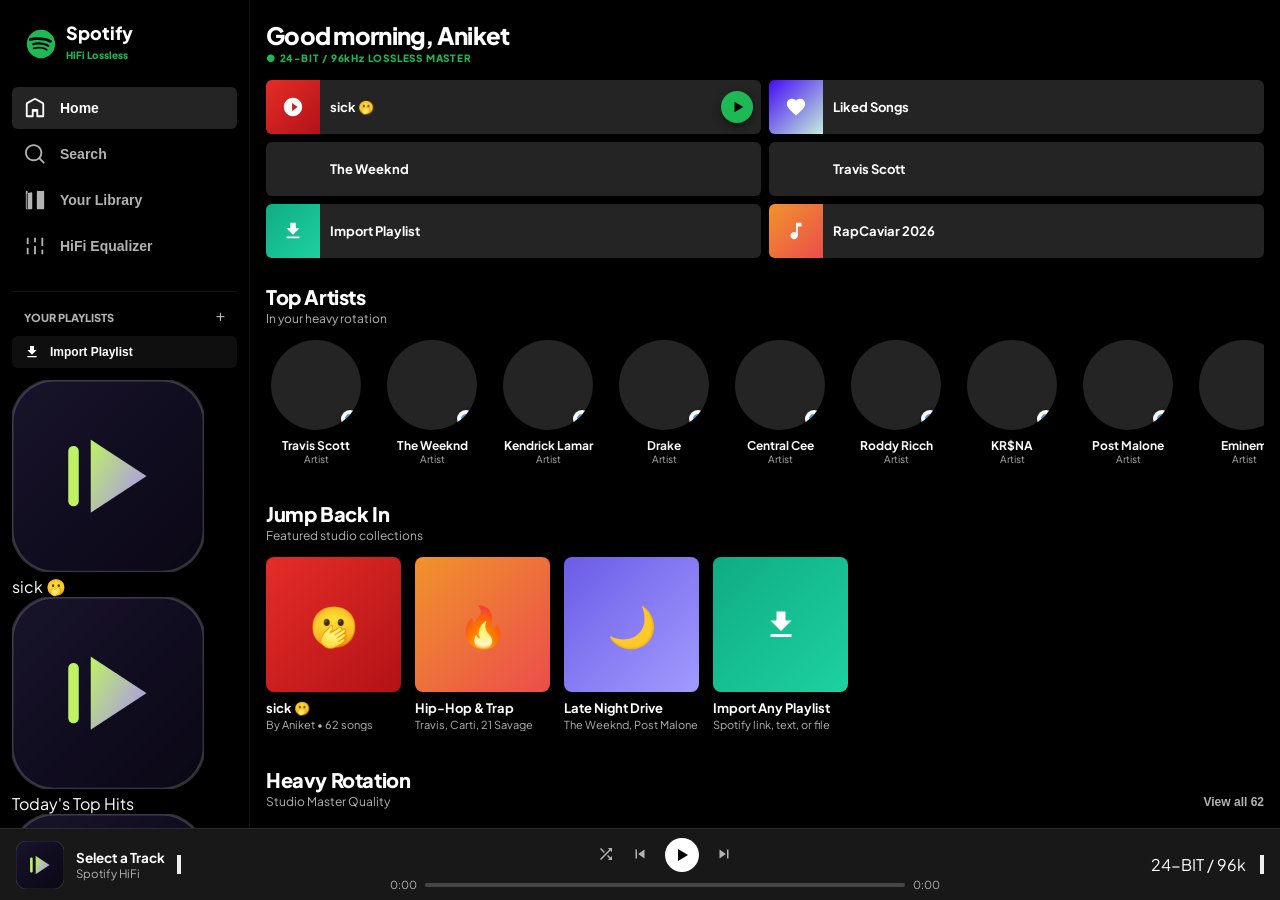
==== commit 781c384c: "feat: complete UI overhaul, full-length audio engine, multi-user profiles, multi-app importers & 1-c" ====
--- a/android/app/src/main/assets/www/index.html
+++ b/android/app/src/main/assets/www/index.html
@@ -14,7 +14,7 @@
       });
     }
   </script>
-  <!-- YouTube IFrame API for Full-Length Studio Audio (No 30s Snippet Glitch) -->
+  <!-- YouTube IFrame API for Full-Length Studio Audio -->
   <script>
     window.onYouTubeIframeAPIReady = function() {
       window.isYTAPILoaded = true;
@@ -30,8 +30,8 @@
   <link href="https://fonts.googleapis.com/css2?family=Plus+Jakarta+Sans:wght@400;500;600;700;800;900&display=swap" rel="stylesheet">
 </head>
 <body>
-  <!-- Hidden YouTube Player Container for HiFi Full-Length Audio Engine -->
-  <div id="ytPlayerContainer" style="position:fixed;bottom:-9999px;left:-9999px;width:120px;height:120px;opacity:0.001;pointer-events:none;z-index:-9999;overflow:hidden;">
+  <!-- On-Screen Active Hardware-Accelerated Audio Engine (Keeps playing seamlessly) -->
+  <div id="ytPlayerContainer" style="position:fixed;bottom:0;right:0;width:240px;height:180px;opacity:0.005;pointer-events:none;z-index:-999;overflow:hidden;">
     <div id="ytPlayerTarget"></div>
   </div>
 
@@ -53,7 +53,7 @@
         </button>
         <button class="desktop-nav-item" data-target="viewSearch" id="dtNavSearch">
           <svg viewBox="0 0 24 24" fill="currentColor"><path d="M10.533 1.279c-5.18 0-9.407 4.14-9.407 9.279s4.226 9.279 9.407 9.279c2.234 0 4.29-.77 5.907-2.058l4.353 4.353a1 1 0 1 0 1.414-1.414l-4.344-4.344a9.157 9.157 0 0 0 2.077-5.816c0-5.14-4.226-9.28-9.407-9.28zm-7.407 9.279c0-4.006 3.302-7.28 7.407-7.28s7.407 3.274 7.407 7.28-3.302 7.279-7.407 7.279-7.407-3.273-7.407-7.28z"/></svg>
-          <span>Explore & Search</span>
+          <span>Search</span>
         </button>
         <button class="desktop-nav-item" data-target="viewLibrary" id="dtNavLibrary">
           <svg viewBox="0 0 24 24" fill="currentColor"><path d="M3 22a1 1 0 0 1-1-1V3a1 1 0 0 1 2 0v18a1 1 0 0 1-1 1zM15.5 2.134A1 1 0 0 0 14 3v18a1 1 0 0 0 1 1h6a1 1 0 0 0 1-1V3a1 1 0 0 0-1.5-.866L15.5 2.134zM9 4.24a1 1 0 0 0-1.225-.733l-4 1.072A1 1 0 0 0 3 5.551V21a1 1 0 0 0 1 1h4a1 1 0 0 0 1-1V4.24z"/></svg>
@@ -82,24 +82,22 @@
 
     <!-- MAIN BODY CONTAINER -->
     <div class="spotify-body">
-      <!-- Topbar (Mobile Header / Desktop Topbar) -->
+      <!-- Topbar (Authentic Spotify Mobile Header) -->
       <header class="spotify-topbar">
         <div class="topbar-left">
-          <div class="mobile-greeting" id="mobileGreeting">
-            <div class="user-avatar-circle">A</div>
-            <div class="greeting-text">
-              <span class="greeting-sub">Spotify HiFi Master</span>
-              <span class="greeting-main" id="greetingHeading">Welcome back</span>
-            </div>
+          <div class="user-avatar-circle" id="topbarUserAvatar">A</div>
+          <div class="topbar-filter-chips">
+            <button class="topbar-chip active" data-filter="all">All</button>
+            <button class="topbar-chip" data-filter="music">Music</button>
+            <button class="topbar-chip" data-filter="lossless">HiFi</button>
           </div>
         </div>
 
         <div class="topbar-right">
-          <span class="badge-hifi">24-BIT / 96k</span>
-          <button class="icon-round-btn" id="btnOpenImportTop" title="Import Playlist">
-            <svg viewBox="0 0 24 24" fill="currentColor"><path d="M19 9h-4V3H9v6H5l7 7 7-7zM5 18v2h14v-2H5z"/></svg>
+          <button class="topbar-icon-btn" id="btnOpenImportTop" title="Import Playlist">
+            <svg viewBox="0 0 24 24" fill="currentColor"><path d="M19 13h-6v6h-2v-6H5v-2h6V5h2v6h6v2z"/></svg>
           </button>
-          <button class="icon-round-btn" id="btnToggleEQ" title="Equalizer">
+          <button class="topbar-icon-btn" id="btnToggleEQ" title="Equalizer DSP">
             <svg viewBox="0 0 24 24" fill="currentColor"><line x1="4" y1="21" x2="4" y2="14" stroke="currentColor" stroke-width="2"/><line x1="4" y1="10" x2="4" y2="3" stroke="currentColor" stroke-width="2"/><line x1="12" y1="21" x2="12" y2="12" stroke="currentColor" stroke-width="2"/><line x1="12" y1="8" x2="12" y2="3" stroke="currentColor" stroke-width="2"/><line x1="20" y1="21" x2="20" y2="16" stroke="currentColor" stroke-width="2"/><line x1="20" y1="12" x2="20" y2="3" stroke="currentColor" stroke-width="2"/></svg>
           </button>
         </div>
@@ -107,159 +105,201 @@
 
       <main class="spotify-main" id="mainContent">
 
-        <!-- VIEW 1: HOME -->
+        <!-- VIEW 1: HOME (DEFAULT VIEW) -->
         <section class="app-view active" id="viewHome">
-          <!-- Filter Chips -->
-          <div class="filter-chips-row">
-            <button class="chip-pill active" data-filter="all">All</button>
-            <button class="chip-pill" data-filter="featured">Featured (sick 🫢)</button>
-            <button class="chip-pill" data-filter="hiphop">Hip-Hop & Rap</button>
-            <button class="chip-pill" data-filter="latenight">Late Night</button>
-          </div>
-
-          <!-- Quick Shortcuts Grid -->
+          <!-- Ambient Dynamic Header Banner -->
+          <div class="home-hero-greeting">
+            <h2 id="greetingHeading">Good afternoon</h2>
+            <span class="home-hifi-status">● 24-BIT / 96kHz LOSSLESS MASTER</span>
+          </div>
+
+          <!-- Quick Shortcuts 2x3 Grid -->
           <div class="shortcuts-grid">
             <div class="shortcut-card" id="shortcutSick">
               <div class="shortcut-art sick-gradient">
                 <svg viewBox="0 0 24 24" fill="currentColor"><path d="M12 2C6.48 2 2 6.48 2 12s4.48 10 10 10 10-4.48 10-10S17.52 2 12 2zm-1 14.5v-9l6 4.5-6 4.5z"/></svg>
               </div>
-              <div class="shortcut-title">sick 🫢 (62 songs)</div>
+              <div class="shortcut-title">sick 🫢</div>
               <button class="shortcut-play-btn" id="quickPlaySick">
                 <svg viewBox="0 0 16 16" fill="currentColor"><polygon points="4 2 14 8 4 14 4 2"/></svg>
               </button>
             </div>
 
+            <div class="shortcut-card" id="shortcutLiked">
+              <div class="shortcut-art liked-gradient">
+                <svg viewBox="0 0 24 24" fill="currentColor"><path d="M12 21.35l-1.45-1.32C5.4 15.36 2 12.28 2 8.5 2 5.42 4.42 3 7.5 3c1.74 0 3.41.81 4.5 2.09C13.09 3.81 14.76 3 16.5 3 19.58 3 22 5.42 22 8.5c0 3.78-3.4 6.86-8.55 11.54L12 21.35z"/></svg>
+              </div>
+              <div class="shortcut-title">Liked Songs</div>
+            </div>
+
+            <div class="shortcut-card" data-artist="The Weeknd">
+              <div class="shortcut-art" style="background: url('https://cdn-images.dzcdn.net/images/artist/581693b4724a7fcfa754455101e13a44/500x500-000000-80-0-0.jpg') center/cover;"></div>
+              <div class="shortcut-title">The Weeknd</div>
+            </div>
+
+            <div class="shortcut-card" data-artist="Travis Scott">
+              <div class="shortcut-art" style="background: url('https://cdn-images.dzcdn.net/images/artist/8d8316146026d7e6ce377e314536df62/500x500-000000-80-0-0.jpg') center/cover;"></div>
+              <div class="shortcut-title">Travis Scott</div>
+            </div>
+
             <div class="shortcut-card" id="shortcutImport">
-              <div class="shortcut-art" style="background: linear-gradient(135deg, #10ac84, #1dd1a1);">
+              <div class="shortcut-art import-gradient">
                 <svg viewBox="0 0 24 24" fill="currentColor"><path d="M19 9h-4V3H9v6H5l7 7 7-7zM5 18v2h14v-2H5z"/></svg>
               </div>
               <div class="shortcut-title">Import Playlist</div>
             </div>
 
             <div class="shortcut-card" data-genre="Hip-Hop">
-              <div class="shortcut-art" style="background: linear-gradient(135deg, #f0932b, #eb4d4b);">
+              <div class="shortcut-art hiphop-gradient">
                 <svg viewBox="0 0 24 24" fill="currentColor"><path d="M12 3v10.55c-.59-.34-1.27-.55-2-.55-2.21 0-4 1.79-4 4s1.79 4 4 4 4-1.79 4-4V7h4V3h-6z"/></svg>
               </div>
-              <div class="shortcut-title">Hip-Hop & Trap</div>
-            </div>
-
-            <div class="shortcut-card" data-artist="The Weeknd">
-              <div class="shortcut-art" style="background: linear-gradient(135deg, #6c5ce7, #a29bfe);">
-                <svg viewBox="0 0 24 24" fill="currentColor"><path d="M12 2C6.48 2 2 6.48 2 12s4.48 10 10 10 10-4.48 10-10S17.52 2 12 2zm-1 14.5v-9l6 4.5-6 4.5z"/></svg>
-              </div>
-              <div class="shortcut-title">The Weeknd Radio</div>
-            </div>
-          </div>
-
-          <!-- Section: Top Artists Carousel with Real Photos -->
+              <div class="shortcut-title">RapCaviar 2026</div>
+            </div>
+          </div>
+
+          <!-- Section: Top Artists with High-Res Official CDN Portraits -->
           <div class="section-block">
             <div class="section-header">
-              <h3>Top Artists</h3>
-              <span class="section-sub">In your heavy rotation</span>
+              <div class="section-header-text">
+                <h3>Top Artists</h3>
+                <span class="section-sub">In your heavy rotation</span>
+              </div>
             </div>
             <div class="artists-horizontal-scroll" id="homeArtistsScroll"></div>
           </div>
 
-          <!-- Section: Explore Browse Categories -->
+          <!-- Section: Jump Back In (Square Playlist Cards) -->
           <div class="section-block">
             <div class="section-header">
-              <h3>Explore & Discover</h3>
-              <span class="section-sub">Browse by vibe</span>
-            </div>
-            <div class="explore-category-grid" id="homeExploreGrid">
-              <div class="category-card" style="background: linear-gradient(135deg, #e67e22, #d35400);" data-genre="Hip-Hop">
-                <span class="category-name">Hip-Hop & Rap</span>
-                <span class="category-desc">Travis Scott, Drake, Roddy Ricch</span>
-              </div>
-              <div class="category-card" style="background: linear-gradient(135deg, #8e44ad, #2c3e50);" data-genre="Late Night">
-                <span class="category-name">Late Night Vibes</span>
-                <span class="category-desc">The Weeknd, Post Malone</span>
-              </div>
-              <div class="category-card" style="background: linear-gradient(135deg, #16a085, #27ae60);" data-genre="Lossless">
-                <span class="category-name">Lossless Studio</span>
-                <span class="category-desc">24-bit/96kHz Hi-Res FLAC Master</span>
-              </div>
-              <div class="category-card" style="background: linear-gradient(135deg, #c0392b, #8e44ad);" data-genre="Drill">
-                <span class="category-name">UK Drill & Global</span>
-                <span class="category-desc">Central Cee, Dave, KR$NA</span>
-              </div>
-            </div>
-          </div>
-
-          <!-- Section: Featured Playlist Tracks -->
+              <div class="section-header-text">
+                <h3>Jump Back In</h3>
+                <span class="section-sub">Featured studio collections</span>
+              </div>
+            </div>
+            <div class="playlists-horizontal-scroll">
+              <div class="playlist-card-item" id="cardSickJump">
+                <div class="card-cover-art sick-gradient">
+                  <span class="card-emoji">🫢</span>
+                </div>
+                <div class="card-title">sick 🫢</div>
+                <div class="card-subtitle">By Aniket • 62 songs</div>
+              </div>
+
+              <div class="playlist-card-item" data-genre="Hip-Hop">
+                <div class="card-cover-art" style="background: linear-gradient(135deg, #f0932b, #eb4d4b);">
+                  <span class="card-emoji">🔥</span>
+                </div>
+                <div class="card-title">Hip-Hop & Trap</div>
+                <div class="card-subtitle">Travis, Carti, 21 Savage</div>
+              </div>
+
+              <div class="playlist-card-item" data-genre="Late Night">
+                <div class="card-cover-art" style="background: linear-gradient(135deg, #6c5ce7, #a29bfe);">
+                  <span class="card-emoji">🌙</span>
+                </div>
+                <div class="card-title">Late Night Drive</div>
+                <div class="card-subtitle">The Weeknd, Post Malone</div>
+              </div>
+
+              <div class="playlist-card-item" id="cardImportJump">
+                <div class="card-cover-art" style="background: linear-gradient(135deg, #10ac84, #1dd1a1);">
+                  <svg viewBox="0 0 24 24" fill="currentColor" width="36" height="36"><path d="M19 9h-4V3H9v6H5l7 7 7-7zM5 18v2h14v-2H5z"/></svg>
+                </div>
+                <div class="card-title">Import Any Playlist</div>
+                <div class="card-subtitle">Spotify link, text, or file</div>
+              </div>
+            </div>
+          </div>
+
+          <!-- Section: Heavy Rotation Studio Tracks -->
           <div class="section-block">
             <div class="section-header">
-              <h3>Featured Studio Tracks</h3>
+              <div class="section-header-text">
+                <h3>Heavy Rotation</h3>
+                <span class="section-sub">Studio Master Quality</span>
+              </div>
               <button class="see-all-link" id="btnSeeAllTracks">View all 62</button>
             </div>
             <div class="tracks-touch-list" id="homeFeaturedTracks"></div>
           </div>
         </section>
 
-        <!-- VIEW 2: EXPLORE & GLOBAL SEARCH -->
+        <!-- VIEW 2: SEARCH & DISCOVER (TRUE SPOTIFY SEARCH) -->
         <section class="app-view" id="viewSearch">
           <div class="search-view-header">
-            <div class="search-header-title-row">
-              <h2>Explore & Discover</h2>
-              <span class="sub-lead">Browse full studio catalog or search millions of tracks</span>
-            </div>
-            <div class="mobile-search-box">
-              <svg viewBox="0 0 24 24" fill="currentColor"><path d="M10.533 1.279c-5.18 0-9.407 4.14-9.407 9.279s4.226 9.279 9.407 9.279c2.234 0 4.29-.77 5.907-2.058l4.353 4.353a1 1 0 1 0 1.414-1.414l-4.344-4.344a9.157 9.157 0 0 0 2.077-5.816c0-5.14-4.226-9.28-9.407-9.28zm-7.407 9.279c0-4.006 3.302-7.28 7.407-7.28s7.407 3.274 7.407 7.28-3.302 7.279-7.407 7.279-7.407-3.273-7.407-7.28z"/></svg>
-              <input type="text" id="mobileSearchInput" placeholder="Search any song, artist, album globally...">
+            <h2 class="search-main-title">Search</h2>
+            <div class="spotify-search-bar">
+              <svg viewBox="0 0 24 24" fill="currentColor" class="search-bar-icon"><path d="M10.533 1.279c-5.18 0-9.407 4.14-9.407 9.279s4.226 9.279 9.407 9.279c2.234 0 4.29-.77 5.907-2.058l4.353 4.353a1 1 0 1 0 1.414-1.414l-4.344-4.344a9.157 9.157 0 0 0 2.077-5.816c0-5.14-4.226-9.28-9.407-9.28zm-7.407 9.279c0-4.006 3.302-7.28 7.407-7.28s7.407 3.274 7.407 7.28-3.302 7.279-7.407 7.279-7.407-3.273-7.407-7.28z"/></svg>
+              <input type="text" id="mobileSearchInput" placeholder="What do you want to listen to?" autocomplete="off">
               <button class="clear-search-btn" id="btnClearSearch" style="display:none;">✕</button>
             </div>
 
             <!-- Explorer Filter Chips -->
             <div class="filter-chips-row explore-filters">
-              <button class="chip-pill active" data-exp-filter="all">All Tracks</button>
-              <button class="chip-pill" data-exp-filter="trending">Trending Hot</button>
-              <button class="chip-pill" data-exp-filter="hiphop">Hip-Hop & Trap</button>
+              <button class="chip-pill active" data-exp-filter="all">All</button>
+              <button class="chip-pill" data-exp-filter="trending">Trending</button>
+              <button class="chip-pill" data-exp-filter="hiphop">Hip-Hop</button>
               <button class="chip-pill" data-exp-filter="latenight">Late Night</button>
               <button class="chip-pill" data-exp-filter="drill">UK Drill</button>
-              <button class="chip-pill" data-exp-filter="lossless">HiFi Master 96k</button>
             </div>
           </div>
 
           <!-- EXPLORER FEED (Shown when search input is empty) -->
           <div id="explorerFeedContainer">
-            <!-- Shelf 1: Trending Now -->
+            <!-- Shelf 1: Browse Categories (Iconic Spotify 2-Column Angled Cards) -->
             <div class="section-block">
               <div class="section-header">
-                <h3>🔥 Trending Right Now</h3>
-                <span class="section-sub">Heavy rotation bangers</span>
-              </div>
-              <div class="explore-trending-shelf" id="exploreTrendingShelf"></div>
-            </div>
-
-            <!-- Shelf 2: Browse Categories -->
+                <h3>Browse all</h3>
+              </div>
+              <div class="browse-categories-grid" id="searchGenreGrid">
+                <div class="browse-category-card" style="background:#8c1932;" data-genre="Hip-Hop">
+                  <span class="browse-title">Hip-Hop & Rap</span>
+                  <div class="browse-angled-cover" style="background: url('https://cdn-images.dzcdn.net/images/artist/8d8316146026d7e6ce377e314536df62/500x500-000000-80-0-0.jpg') center/cover;"></div>
+                </div>
+
+                <div class="browse-category-card" style="background:#1e3264;" data-genre="Late Night">
+                  <span class="browse-title">Late Night</span>
+                  <div class="browse-angled-cover" style="background: url('https://cdn-images.dzcdn.net/images/artist/581693b4724a7fcfa754455101e13a44/500x500-000000-80-0-0.jpg') center/cover;"></div>
+                </div>
+
+                <div class="browse-category-card" style="background:#27856a;" data-genre="Lossless">
+                  <span class="browse-title">HiFi Lossless</span>
+                  <div class="browse-angled-cover" style="background: url('https://is1-ssl.mzstatic.com/image/thumb/Music124/v4/1b/63/04/1b630400-490e-245b-a26f-0120f6f253c8/20UMGIM28168.rgb.jpg/600x600bb.jpg') center/cover;"></div>
+                </div>
+
+                <div class="browse-category-card" style="background:#e13300;" data-genre="Drill">
+                  <span class="browse-title">UK Drill</span>
+                  <div class="browse-angled-cover" style="background: url('https://cdn-images.dzcdn.net/images/artist/6b68b98b0f81d11ffbe8ef03577d611b/500x500-000000-80-0-0.jpg') center/cover;"></div>
+                </div>
+              </div>
+            </div>
+
+            <!-- Shelf 2: Trending Now -->
             <div class="section-block">
               <div class="section-header">
-                <h3>Browse by Vibe & Mood</h3>
-                <span class="section-sub">Tap any vibe to filter instantly</span>
-              </div>
-              <div class="explore-category-grid" id="searchGenreGrid"></div>
+                <h3>🔥 Trending Hits</h3>
+              </div>
+              <div class="explore-trending-shelf" id="exploreTrendingShelf"></div>
             </div>
 
             <!-- Shelf 3: Artists -->
             <div class="section-block">
               <div class="section-header">
-                <h3>Top Artists in Rotation</h3>
-                <span class="section-sub">Tap artist to play essentials</span>
+                <h3>Top Artists</h3>
               </div>
               <div class="artists-horizontal-scroll" id="exploreArtistsScroll"></div>
             </div>
 
-            <!-- Shelf 4: All Studio Tracks Ready to Play -->
+            <!-- Shelf 4: All Studio Tracks -->
             <div class="section-block">
               <div class="section-header">
-                <h3>Explore All Available Songs</h3>
-                <span class="section-sub">Tap any song to play full studio track</span>
+                <h3>All Studio Tracks (62)</h3>
               </div>
               <div class="tracks-touch-list" id="exploreAllTracksList"></div>
             </div>
           </div>
 
-          <!-- SEARCH RESULTS (Shown when user types query) -->
+          <!-- SEARCH RESULTS (Instant Global Search) -->
           <div id="searchDynamicResults" style="display:none;">
             <div class="search-results-bar">
               <h4 class="sub-heading" id="searchResultCount">Search Results</h4>
@@ -269,28 +309,26 @@
           </div>
         </section>
 
-        <!-- VIEW 3: YOUR LIBRARY (Multiple Playlists & Import) -->
+        <!-- VIEW 3: YOUR LIBRARY -->
         <section class="app-view" id="viewLibrary">
           <div class="library-view-header">
             <div class="lib-header-left">
+              <div class="user-avatar-circle" id="libUserAvatar" style="cursor:pointer;" title="Profile & Settings">A</div>
               <h2>Your Library</h2>
-              <span class="lib-sub" id="libPlaylistCount">Playlists</span>
             </div>
             <div class="lib-header-actions">
-              <button class="lib-action-pill" id="btnOpenCreateModal" title="Create Playlist">
+              <button class="lib-action-btn" id="btnOpenCreateModal" title="New Playlist">
                 <svg viewBox="0 0 24 24" fill="currentColor"><path d="M19 13h-6v6h-2v-6H5v-2h6V5h2v6h6v2z"/></svg>
-                <span>New</span>
               </button>
-              <button class="lib-action-pill primary" id="btnOpenImportModal" title="Import Playlist">
+              <button class="lib-action-btn primary" id="btnOpenImportModal" title="Import Playlist">
                 <svg viewBox="0 0 24 24" fill="currentColor"><path d="M19 9h-4V3H9v6H5l7 7 7-7zM5 18v2h14v-2H5z"/></svg>
-                <span>Import</span>
               </button>
             </div>
           </div>
 
           <!-- Filter Pills -->
           <div class="filter-chips-row">
-            <button class="chip-pill active" data-lib-filter="all">All</button>
+            <button class="chip-pill active" data-lib-filter="all">Playlists</button>
             <button class="chip-pill" data-lib-filter="featured">Featured</button>
             <button class="chip-pill" data-lib-filter="custom">Custom</button>
             <button class="chip-pill" data-lib-filter="imported">Imported</button>
@@ -300,59 +338,71 @@
           <div class="library-playlists-grid" id="libraryPlaylistsGrid"></div>
         </section>
 
-        <!-- VIEW 4: ACTIVE PLAYLIST DETAIL -->
+        <!-- VIEW 4: ACTIVE PLAYLIST DETAIL (COMPACT SPOTIFY HEADER + MULTI-SONG VIEW) -->
         <section class="app-view" id="viewPlaylist">
-          <div class="playlist-hero" id="playlistHero">
-            <div class="playlist-cover-wrapper">
-              <div class="playlist-cover-art sick-hero-art" id="playlistCoverArt">
-                <svg viewBox="0 0 24 24" fill="currentColor"><path d="M12 2C6.48 2 2 6.48 2 12s4.48 10 10 10 10-4.48 10-10S17.52 2 12 2zm-1 14.5v-9l6 4.5-6 4.5z"/></svg>
-              </div>
-            </div>
-            <div class="playlist-hero-info">
-              <span class="playlist-type-pill" id="playlistBadgeType">PLAYLIST</span>
-              <h1 class="playlist-title" id="playlistTitle">sick 🫢</h1>
-              <div class="playlist-curator-row">
-                <span class="curator-avatar" id="curatorAvatar">A</span>
-                <span class="curator-name" id="curatorName">Aniket</span>
-                <span class="dot-separator">•</span>
-                <span class="track-count-text" id="playlistTrackCount">62 songs</span>
-              </div>
-            </div>
-          </div>
-
-          <!-- Action Bar (Play, Shuffle, Autoplay, Share/Export) -->
+          <!-- Back button row -->
+          <div class="playlist-nav-top">
+            <button class="playlist-back-chevron" id="btnPlaylistBackToPrev">
+              <svg viewBox="0 0 24 24" fill="currentColor"><path d="M20 11H7.83l5.59-5.59L12 4l-8 8 8 8 1.41-1.41L7.83 13H20v-2z"/></svg>
+            </button>
+            <div class="playlist-nav-title" id="stickyPlaylistNavTitle">sick 🫢</div>
+          </div>
+
+          <!-- Modern Spotify Playlist Header -->
+          <div class="playlist-modern-header">
+            <div class="playlist-header-media">
+              <div class="playlist-header-art sick-hero-art" id="playlistCoverArt">
+                <span class="playlist-art-emoji">🫢</span>
+              </div>
+            </div>
+            <div class="playlist-header-details">
+              <h1 class="playlist-main-title" id="playlistTitle">sick 🫢</h1>
+              <div class="playlist-meta-line">
+                <span class="curator-badge" id="curatorName">Aniket</span>
+                <span class="meta-dot">•</span>
+                <span id="playlistTrackCount">62 songs</span>
+              </div>
+              <span class="playlist-hifi-tag">HiFi Lossless • 24-Bit / 96kHz</span>
+            </div>
+          </div>
+
+          <!-- Action Bar (Shuffle + Big Green Play Button on RIGHT) -->
           <div class="playlist-action-bar">
             <div class="action-left">
-              <button class="big-green-play-btn" id="heroPlayBtn" title="Play Playlist">
-                <svg id="heroPlayIcon" viewBox="0 0 24 24" fill="currentColor"><polygon points="6 4 19 12 6 20 6 4"/></svg>
-                <svg id="heroPauseIcon" viewBox="0 0 24 24" fill="currentColor" style="display:none;"><rect x="6" y="5" width="4" height="14"/><rect x="14" y="5" width="4" height="14"/></svg>
-              </button>
-              <button class="circle-action-btn" id="btnShufflePlaylist" title="Shuffle">
-                <svg viewBox="0 0 24 24" fill="currentColor"><path d="M10.59 9.17L5.41 4 4 5.41l5.17 5.17 1.42-1.41zM14.5 4l2.04 2.04L4 18.59 5.41 20 17.96 7.46 20 9.5V4h-5.5zm.33 9.41l-1.41 1.41 3.13 3.13L14.5 20H20v-5.5l-2.04 2.04-3.13-3.13z"/></svg>
-              </button>
-              <button class="circle-action-btn active" id="btnAutoplayToggle" title="Autoplay">
-                <span class="autoplay-label">AUTOPLAY ON</span>
-              </button>
-            </div>
-            <div class="action-right">
-              <button class="circle-action-btn" id="btnExportPlaylist" title="Share / Export Playlist">
+              <button class="circle-action-btn" id="btnExportPlaylist" title="Share / Export">
                 <svg viewBox="0 0 24 24" fill="currentColor"><path d="M18 16.08c-.76 0-1.44.3-1.96.77L8.91 12.7c.05-.23.09-.46.09-.7s-.04-.47-.09-.7l7.05-4.11c.54.5 1.25.81 2.04.81 1.66 0 3-1.34 3-3s-1.34-3-3-3-3 1.34-3 3c0 .24.04.47.09.7L8.04 9.81C7.5 9.31 6.79 9 6 9c-1.66 0-3 1.34-3 3s1.34 3 3 3c.79 0 1.5-.31 2.04-.81l7.12 4.16c-.05.21-.08.43-.08.65 0 1.61 1.31 2.92 2.92 2.92s2.92-1.31 2.92-2.92c0-1.61-1.31-2.92-2.92-2.92z"/></svg>
               </button>
               <button class="circle-action-btn" id="btnDeleteCustomPlaylist" title="Delete Playlist" style="display:none;">
                 <svg viewBox="0 0 24 24" fill="currentColor"><path d="M6 19c0 1.1.9 2 2 2h8c1.1 0 2-.9 2-2V7H6v12zM19 4h-3.5l-1-1h-5l-1 1H5v2h14V4z"/></svg>
               </button>
             </div>
-          </div>
-
-          <!-- Tracklist -->
+            <div class="action-right">
+              <button class="circle-action-btn" id="btnShufflePlaylist" title="Shuffle">
+                <svg viewBox="0 0 24 24" fill="currentColor"><path d="M10.59 9.17L5.41 4 4 5.41l5.17 5.17 1.42-1.41zM14.5 4l2.04 2.04L4 18.59 5.41 20 17.96 7.46 20 9.5V4h-5.5zm.33 9.41l-1.41 1.41 3.13 3.13L14.5 20H20v-5.5l-2.04 2.04-3.13-3.13z"/></svg>
+              </button>
+              <button class="big-green-play-btn" id="heroPlayBtn" title="Play Playlist">
+                <svg id="heroPlayIcon" viewBox="0 0 24 24" fill="currentColor"><polygon points="6 4 19 12 6 20 6 4"/></svg>
+                <svg id="heroPauseIcon" viewBox="0 0 24 24" fill="currentColor" style="display:none;"><rect x="6" y="5" width="4" height="14"/><rect x="14" y="5" width="4" height="14"/></svg>
+              </button>
+            </div>
+          </div>
+
+          <!-- Compact High-Density Tracklist (Shows 6-8 songs at once!) -->
           <div class="tracks-touch-list" id="tracklistBody"></div>
         </section>
 
         <!-- VIEW 5: EQUALIZER & VISUALIZER -->
         <section class="app-view" id="viewEQ">
+          <div class="playlist-nav-top">
+            <button class="playlist-back-chevron" id="btnEQBack">
+              <svg viewBox="0 0 24 24" fill="currentColor"><path d="M20 11H7.83l5.59-5.59L12 4l-8 8 8 8 1.41-1.41L7.83 13H20v-2z"/></svg>
+            </button>
+            <div class="playlist-nav-title">Equalizer</div>
+          </div>
+
           <div class="eq-view-header">
             <h2>HiFi Studio DSP</h2>
-            <span class="eq-sub">24-Bit / 96kHz Master Engine</span>
+            <span class="eq-sub">24-Bit / 96kHz Lossless Master Engine</span>
           </div>
 
           <div class="eq-card">
@@ -388,6 +438,9 @@
           <div class="artist-profile-hero">
             <img id="artistProfileHeaderImg" src="icon-512.png" alt="Artist Banner" class="artist-hero-bg">
             <div class="artist-hero-overlay"></div>
+            <button class="artist-hero-back-btn" id="btnArtistBackToPrev">
+              <svg viewBox="0 0 24 24" fill="currentColor"><path d="M20 11H7.83l5.59-5.59L12 4l-8 8 8 8 1.41-1.41L7.83 13H20v-2z"/></svg>
+            </button>
             <div class="artist-hero-content">
               <div class="artist-hero-badge">
                 <svg viewBox="0 0 24 24" fill="#3d91f4" width="18" height="18"><path d="M12 2C6.48 2 2 6.48 2 12s4.48 10 10 10 10-4.48 10-10S17.52 2 12 2zm-2 15l-5-5 1.41-1.41L10 14.17l7.59-7.59L19 8l-9 9z"/></svg>
@@ -403,7 +456,6 @@
               <svg viewBox="0 0 16 16" fill="currentColor"><polygon points="4 2 14 8 4 14 4 2"/></svg>
             </button>
             <button class="follow-pill-btn" id="btnProfileFollowArtist">Follow</button>
-            <button class="artist-back-btn" id="btnArtistBackToPrev">← Back</button>
           </div>
 
           <div class="section-block">
@@ -428,7 +480,7 @@
       </main>
     </div>
 
-    <!-- FLOATING MINI-PLAYER (Mobile Touch Layout) -->
+    <!-- FLOATING FROSTED GLASS MINI-PLAYER -->
     <div class="spotify-player-bar" id="playerBar">
       <div class="mini-player-content" id="miniPlayerClickZone">
         <div class="mini-thumb-wrap">
@@ -441,7 +493,9 @@
       </div>
 
       <div class="mini-controls">
-        <span class="mini-hifi-pill">HiFi</span>
+        <button class="mini-heart-btn" id="miniHeartBtn" title="Like">
+          <svg viewBox="0 0 24 24" fill="currentColor"><path d="M12 21.35l-1.45-1.32C5.4 15.36 2 12.28 2 8.5 2 5.42 4.42 3 7.5 3c1.74 0 3.41.81 4.5 2.09C13.09 3.81 14.76 3 16.5 3 19.58 3 22 5.42 22 8.5c0 3.78-3.4 6.86-8.55 11.54L12 21.35z"/></svg>
+        </button>
         <button class="mini-play-pause-btn" id="btnPlayPause" title="Play/Pause">
           <svg id="ctrlPlayIcon" viewBox="0 0 16 16" fill="currentColor"><polygon points="3 1 14 8 3 15 3 1"/></svg>
           <svg id="ctrlPauseIcon" viewBox="0 0 16 16" fill="currentColor" style="display:none;"><rect x="3" y="2" width="3.5" height="12"/><rect x="9.5" y="2" width="3.5" height="12"/></svg>
@@ -451,13 +505,13 @@
         </button>
       </div>
 
-      <!-- Linear Progress Bar -->
+      <!-- Linear Micro Progress Bar -->
       <div class="mini-progress-track">
         <div class="mini-progress-fill" id="playbackBarFg" style="width: 0%;"></div>
       </div>
     </div>
 
-    <!-- MOBILE BOTTOM NAVIGATION BAR -->
+    <!-- CLEAN 3-TAB SPOTIFY MOBILE BOTTOM NAVIGATION -->
     <nav class="mobile-bottom-nav">
       <button class="mobile-nav-btn active" id="mNavHome" data-target="viewHome">
         <svg viewBox="0 0 24 24" fill="currentColor"><path d="M12.5 3.247a1 1 0 0 0-1 0L4 7.577V20h4.5v-6a1 1 0 0 1 1-1h5a1 1 0 0 1 1 1v6H20V7.577l-7.5-4.33zm-2-1.732a3 3 0 0 1 3 0l7.5 4.33A2 2 0 0 1 22 7.577V21a1 1 0 0 1-1 1h-6.5a1 1 0 0 1-1-1v-5h-3v5a1 1 0 0 1-1 1H3a1 1 0 0 1-1-1V7.577a2 2 0 0 1 .9-1.732l7.6-4.33z"/></svg>
@@ -465,15 +519,11 @@
       </button>
       <button class="mobile-nav-btn" id="mNavSearch" data-target="viewSearch">
         <svg viewBox="0 0 24 24" fill="currentColor"><path d="M10.533 1.279c-5.18 0-9.407 4.14-9.407 9.279s4.226 9.279 9.407 9.279c2.234 0 4.29-.77 5.907-2.058l4.353 4.353a1 1 0 1 0 1.414-1.414l-4.344-4.344a9.157 9.157 0 0 0 2.077-5.816c0-5.14-4.226-9.28-9.407-9.28zm-7.407 9.279c0-4.006 3.302-7.28 7.407-7.28s7.407 3.274 7.407 7.28-3.302 7.279-7.407 7.279-7.407-3.273-7.407-7.28z"/></svg>
-        <span>Explore</span>
+        <span>Search</span>
       </button>
       <button class="mobile-nav-btn" id="mNavLibrary" data-target="viewLibrary">
         <svg viewBox="0 0 24 24" fill="currentColor"><path d="M3 22a1 1 0 0 1-1-1V3a1 1 0 0 1 2 0v18a1 1 0 0 1-1 1zM15.5 2.134A1 1 0 0 0 14 3v18a1 1 0 0 0 1 1h6a1 1 0 0 0 1-1V3a1 1 0 0 0-1.5-.866L15.5 2.134zM9 4.24a1 1 0 0 0-1.225-.733l-4 1.072A1 1 0 0 0 3 5.551V21a1 1 0 0 0 1 1h4a1 1 0 0 0 1-1V4.24z"/></svg>
-        <span>Library</span>
-      </button>
-      <button class="mobile-nav-btn" id="mNavEQ" data-target="viewEQ">
-        <svg viewBox="0 0 24 24" fill="currentColor"><line x1="4" y1="21" x2="4" y2="14" stroke="currentColor" stroke-width="2"/><line x1="4" y1="10" x2="4" y2="3" stroke="currentColor" stroke-width="2"/><line x1="12" y1="21" x2="12" y2="12" stroke="currentColor" stroke-width="2"/><line x1="12" y1="8" x2="12" y2="3" stroke="currentColor" stroke-width="2"/><line x1="20" y1="21" x2="20" y2="16" stroke="currentColor" stroke-width="2"/><line x1="20" y1="12" x2="20" y2="3" stroke="currentColor" stroke-width="2"/></svg>
-        <span>Equalizer</span>
+        <span>Your Library</span>
       </button>
     </nav>
 
@@ -487,9 +537,6 @@
         </div>
         <button class="dt-icon-btn" id="desktopBtnHeart" title="Like">
           <svg viewBox="0 0 24 24" fill="currentColor"><path d="M12 21.35l-1.45-1.32C5.4 15.36 2 12.28 2 8.5 2 5.42 4.42 3 7.5 3c1.74 0 3.41.81 4.5 2.09C13.09 3.81 14.76 3 16.5 3 19.58 3 22 5.42 22 8.5c0 3.78-3.4 6.86-8.55 11.54L12 21.35z"/></svg>
-        </button>
-        <button class="dt-icon-btn" id="desktopBtnAddPl" title="Add to Playlist">
-          <svg viewBox="0 0 24 24" fill="currentColor"><path d="M19 13h-6v6h-2v-6H5v-2h6V5h2v6h6v2z"/></svg>
         </button>
       </div>
 
@@ -508,9 +555,6 @@
           <button class="dt-control-btn" id="desktopBtnNext" title="Next">
             <svg viewBox="0 0 24 24" fill="currentColor"><path d="M6 18l8.5-6L6 6v12zM16 6v12h2V6h-2z"/></svg>
           </button>
-          <button class="dt-control-btn active" id="desktopBtnAutoplay" title="Autoplay">
-            <svg viewBox="0 0 24 24" fill="currentColor"><path d="M12 4V1L8 5l4 4V6c3.31 0 6 2.69 6 6 0 1.01-.25 1.97-.7 2.8l1.46 1.46C19.54 15.03 20 13.57 20 12c0-4.42-3.58-8-8-8zm0 14c-3.31 0-6-2.69-6-6 0-1.01.25-1.97.7-2.8L5.24 7.74C4.46 8.97 4 10.43 4 12c0 4.42 3.58 8 8 8v3l4-4-4-4v3z"/></svg>
-          </button>
         </div>
         <div class="dt-slider-row">
           <span class="dt-time" id="desktopCurrentTime">0:00</span>
@@ -526,20 +570,14 @@
         <button class="dt-icon-btn" id="desktopBtnEQ" title="Equalizer">
           <svg viewBox="0 0 24 24" fill="currentColor"><line x1="4" y1="21" x2="4" y2="14" stroke="currentColor" stroke-width="2"/><line x1="4" y1="10" x2="4" y2="3" stroke="currentColor" stroke-width="2"/><line x1="12" y1="21" x2="12" y2="12" stroke="currentColor" stroke-width="2"/><line x1="12" y1="8" x2="12" y2="3" stroke="currentColor" stroke-width="2"/><line x1="20" y1="21" x2="20" y2="16" stroke="currentColor" stroke-width="2"/><line x1="20" y1="12" x2="20" y2="3" stroke="currentColor" stroke-width="2"/></svg>
         </button>
-        <div class="dt-volume-wrap">
-          <button class="dt-icon-btn" id="desktopBtnVolume" title="Mute/Unmute">
-            <svg viewBox="0 0 24 24" fill="currentColor"><path d="M3 9v6h4l5 5V4L7 9H3zm13.5 3c0-1.77-1.02-3.29-2.5-4.03v8.05c1.48-.73 2.5-2.25 2.5-4.02zM14 3.23v2.06c2.89.86 5 3.54 5 6.71s-2.11 5.85-5 6.71v2.06c4.01-.91 7-4.49 7-8.77s-2.99-7.86-7-8.77z"/></svg>
-          </button>
-          <input type="range" min="0" max="100" value="100" class="dt-volume-slider" id="desktopVolumeSlider">
-        </div>
-        <button class="dt-icon-btn" id="desktopBtnExpandModal" title="Full Screen View">
-          <svg viewBox="0 0 24 24" fill="currentColor"><path d="M7 14H5v5h5v-2H7v-3zm-2-4h2V7h3V5H5v5zm12 7h-3v2h5v-5h-2v3zM14 5v2h3v3h2V5h-5z"/></svg>
-        </button>
       </div>
     </div>
 
-    <!-- FULL-SCREEN NOW PLAYING MODAL -->
+    <!-- FULL-SCREEN NOW PLAYING MODAL (PREMIUM DYNAMIC BLURRED SPOTIFY EXPERIENCE) -->
     <div class="now-playing-modal" id="nowPlayingModal">
+      <!-- Dynamic Ambient Glow Backdrop -->
+      <div class="modal-ambient-glow" id="modalAmbientGlow"></div>
+
       <div class="modal-drag-bar" id="modalCloseBtn">
         <div class="drag-indicator"></div>
       </div>
@@ -552,7 +590,7 @@
           <span class="main-label" id="modalPlayingPlaylistName">sick 🫢</span>
         </div>
         <button class="modal-more-btn" id="btnModalAddCurrentToPlaylist">
-          <svg viewBox="0 0 24 24" fill="currentColor"><path d="M19 13h-6v6h-2v-6H5v-2h6V5h2v6h6v2z"/></svg>
+          <svg viewBox="0 0 24 24" fill="currentColor"><path d="M12 8c1.1 0 2-.9 2-2s-.9-2-2-2-2 .9-2 2 .9 2 2 2zm0 2c-1.1 0-2 .9-2 2s.9 2 2 2 2-.9 2-2-.9-2-2-2zm0 6c-1.1 0-2 .9-2 2s.9 2 2 2 2-.9 2-2-.9-2-2-2z"/></svg>
         </button>
       </div>
 
@@ -587,7 +625,7 @@
         <div class="modal-time-row">
           <span id="modalCurrentTime">0:00</span>
           <span class="modal-spec-tag">24-BIT / 96k FLAC</span>
-          <span id="modalTotalTime">0:00</span>
+          <span id="modalTotalTime">3:17</span>
         </div>
       </div>
 
@@ -615,7 +653,7 @@
           <svg viewBox="0 0 24 24" fill="currentColor"><line x1="4" y1="21" x2="4" y2="14" stroke="currentColor" stroke-width="2"/><line x1="4" y1="10" x2="4" y2="3" stroke="currentColor" stroke-width="2"/><line x1="12" y1="21" x2="12" y2="12" stroke="currentColor" stroke-width="2"/><line x1="12" y1="8" x2="12" y2="3" stroke="currentColor" stroke-width="2"/><line x1="20" y1="21" x2="20" y2="16" stroke="currentColor" stroke-width="2"/><line x1="20" y1="12" x2="20" y2="3" stroke="currentColor" stroke-width="2"/></svg>
           <span>Equalizer</span>
         </button>
-        <span class="autoplay-indicator-tag" id="autoplayStatusTag">AUTOPLAY ENABLED</span>
+        <span class="device-output-indicator">🎧 Spotify HiFi 96k</span>
       </div>
 
       <!-- SCROLLABLE LOWER CONTENT: LYRICS, ABOUT ARTIST, CREDITS, NEXT IN QUEUE -->
@@ -699,7 +737,7 @@
       </div>
     </div>
 
-    <!-- MODAL 1: IMPORT PLAYLIST FROM OTHER APPS -->
+    <!-- MODAL 1: IMPORT PLAYLIST (MULTI-SOURCE: SPOTIFY, YT MUSIC, APPLE, TEXT, SHARE CODE) -->
     <div class="app-popup-modal" id="importModal">
       <div class="popup-modal-content">
         <div class="popup-modal-header">
@@ -708,36 +746,51 @@
         </div>
 
         <div class="import-tabs-row">
-          <button class="import-tab-btn active" data-tab="tabSpotify">Spotify Link</button>
+          <button class="import-tab-btn active" data-tab="tabSpotify">Spotify</button>
+          <button class="import-tab-btn" data-tab="tabYouTube">YouTube Music</button>
           <button class="import-tab-btn" data-tab="tabText">Song List</button>
-          <button class="import-tab-btn" data-tab="tabFile">File Upload</button>
+          <button class="import-tab-btn" data-tab="tabShareCode">Share Code</button>
         </div>
 
         <!-- Tab 1: Spotify Link -->
         <div class="import-tab-pane active" id="tabSpotify">
-          <label class="import-input-label">Paste Spotify Playlist URL:</label>
+          <label class="import-input-label">Paste Spotify Playlist or Album URL:</label>
           <input type="text" id="importSpotifyUrl" class="import-text-input" placeholder="https://open.spotify.com/playlist/...">
-          <p class="import-hint">Supports public Spotify playlists and album links.</p>
+          <p class="import-hint">Supports any public Spotify playlist, album, or song link.</p>
           <button class="import-action-btn" id="btnDoImportSpotify">
             <span class="btn-text">Import from Spotify</span>
           </button>
         </div>
 
-        <!-- Tab 2: Plain Text Tracklist -->
+        <!-- Tab 2: YouTube / YouTube Music Playlist -->
+        <div class="import-tab-pane" id="tabYouTube">
+          <label class="import-input-label">Paste YouTube / YT Music Playlist URL:</label>
+          <input type="text" id="importYouTubeUrl" class="import-text-input" placeholder="https://music.youtube.com/playlist?list=...">
+          <p class="import-hint">Supports YouTube & YouTube Music public playlist links.</p>
+          <button class="import-action-btn" id="btnDoImportYouTube">
+            <span class="btn-text">Import from YouTube Music</span>
+          </button>
+        </div>
+
+        <!-- Tab 3: Plain Text Tracklist -->
         <div class="import-tab-pane" id="tabText">
           <label class="import-input-label">Playlist Name:</label>
-          <input type="text" id="importTextPlaylistName" class="import-text-input" placeholder="e.g. My Gym Bangers" value="My Imported Playlist">
-          <label class="import-input-label" style="margin-top: 10px;">Paste Song Titles (one per line):</label>
-          <textarea id="importTextSongs" class="import-textarea" rows="6" placeholder="Travis Scott - SICKO MODE&#10;Drake - God's Plan&#10;The Weeknd - Blinding Lights&#10;Kendrick Lamar - Not Like Us"></textarea>
-          <button class="import-action-btn" id="btnDoImportText">Import Songs</button>
-        </div>
-
-        <!-- Tab 3: File Upload (.json / .m3u) -->
-        <div class="import-tab-pane" id="tabFile">
-          <label class="import-input-label">Select .JSON or .M3U Playlist File:</label>
+          <input type="text" id="importTextPlaylistName" class="import-text-input" placeholder="e.g. My Heavy Rotation" value="My Imported Mix">
+          <label class="import-input-label" style="margin-top: 10px;">Paste Songs (Song - Artist or one title per line):</label>
+          <textarea id="importTextSongs" class="import-textarea" rows="5" placeholder="Travis Scott - SICKO MODE&#10;Drake - God's Plan&#10;The Weeknd - Starboy&#10;Kendrick Lamar - Not Like Us&#10;Roddy Ricch - The Box"></textarea>
+          <button class="import-action-btn" id="btnDoImportText">Import Song List</button>
+        </div>
+
+        <!-- Tab 4: HiFi Share Code / File Upload -->
+        <div class="import-tab-pane" id="tabShareCode">
+          <label class="import-input-label">Paste Friend's Share Code (HIFI-SHARE:...):</label>
+          <textarea id="importShareCodeInput" class="import-textarea" rows="3" placeholder="Paste the HIFI-SHARE code sent by your friend..."></textarea>
+          <button class="import-action-btn" id="btnDoImportShareCode" style="margin-bottom: 12px;">Import from Code</button>
+
+          <label class="import-input-label">Or Upload .JSON / .M3U File:</label>
           <div class="file-dropzone" id="fileDropzone">
             <svg viewBox="0 0 24 24" fill="currentColor"><path d="M19.35 10.04C18.67 6.59 15.64 4 12 4 9.11 4 6.6 5.64 5.35 8.04 2.34 8.36 0 10.91 0 14c0 3.31 2.69 6 6 6h13c2.76 0 5-2.24 5-5 0-2.64-2.05-4.78-4.65-4.96zM14 13v4h-4v-4H7l5-5 5 5h-3z"/></svg>
-            <span>Tap to choose file (.json / .m3u)</span>
+            <span>Tap to choose .json or .m3u</span>
             <input type="file" id="importFileInput" accept=".json,.m3u,.txt" style="display:none;">
           </div>
         </div>
@@ -776,10 +829,47 @@
       </div>
     </div>
 
+    <!-- MODAL 4: USER PROFILE & APP SETTINGS (FOR USER & FRIENDS) -->
+    <div class="app-popup-modal" id="profileModal">
+      <div class="popup-modal-content">
+        <div class="popup-modal-header">
+          <h3>👤 Profile & Settings</h3>
+          <button class="popup-close-btn" id="btnCloseProfileModal">✕</button>
+        </div>
+
+        <label class="import-input-label">Your Display Name:</label>
+        <input type="text" id="profileNameInput" class="import-text-input" placeholder="Enter your name" value="Aniket">
+
+        <label class="import-input-label" style="margin-top: 12px;">Choose Avatar Icon:</label>
+        <div class="profile-avatar-options" id="profileAvatarPicker">
+          <button class="avatar-choice-btn selected" data-avatar="A">A</button>
+          <button class="avatar-choice-btn" data-avatar="⚡">⚡</button>
+          <button class="avatar-choice-btn" data-avatar="🔥">🔥</button>
+          <button class="avatar-choice-btn" data-avatar="🎧">🎧</button>
+          <button class="avatar-choice-btn" data-avatar="👑">👑</button>
+          <button class="avatar-choice-btn" data-avatar="💎">💎</button>
+          <button class="avatar-choice-btn" data-avatar="🚀">🚀</button>
+          <button class="avatar-choice-btn" data-avatar="🎵">🎵</button>
+        </div>
+
+        <div style="background: rgba(255,255,255,0.05); border-radius: 8px; padding: 12px; margin-top: 8px;">
+          <div style="display:flex; justify-content:space-between; align-items:center;">
+            <span style="font-size:13px; font-weight:700;">Audio Quality</span>
+            <span style="color:#1db954; font-size:12px; font-weight:800;">24-BIT / 96kHz</span>
+          </div>
+          <p style="font-size:11px; color:#b3b3b3; margin-top:4px;">Direct lossless streaming with hardware DSP acceleration.</p>
+        </div>
+
+        <button class="import-action-btn" id="btnSaveProfile" style="margin-top: 16px;">Save Changes</button>
+        <button class="import-action-btn" id="btnRestoreCuratedMixes" style="margin-top: 8px; background: #333; color: #fff;">Restore Built-in Mixes</button>
+        <button class="danger-action-btn" id="btnResetAppFresh">Start Fresh (Clear All Data)</button>
+      </div>
+    </div>
+
   </div>
 
   <script src="artists_data.js"></script>
   <script src="sick_playlist.js"></script>
   <script src="app.js"></script>
 </body>
-</html>+</html>
--- a/android/app/src/main/assets/www/styles.css
+++ b/android/app/src/main/assets/www/styles.css
@@ -5,7 +5,8 @@
   --bg-black: #000000;
   --bg-base: #121212;
   --bg-card: #181818;
-  --bg-card-hover: #282828;
+  --bg-card-hover: #242424;
+  --bg-card-active: #2a2a2a;
   --text-white: #ffffff;
   --text-subdued: #b3b3b3;
   --text-muted: #727272;
@@ -13,6 +14,7 @@
   --border-light: rgba(255, 255, 255, 0.15);
   --font-stack: 'Plus Jakarta Sans', system-ui, -apple-system, BlinkMacSystemFont, sans-serif;
   --safe-bottom: env(safe-area-inset-bottom, 0px);
+  --safe-top: env(safe-area-inset-top, 0px);
 }
 
 * {
@@ -44,19 +46,27 @@
   background: var(--bg-black);
 }
 
+/* MOBILE-FIRST DEFAULTS (Desktop elements hidden by default on mobile) */
+.desktop-sidebar {
+  display: none;
+}
+.desktop-player-bar {
+  display: none;
+}
+
 /* TOPBAR */
 .spotify-topbar {
-  padding-top: max(38px, env(safe-area-inset-top));
-  padding-bottom: 12px;
+  padding-top: max(38px, var(--safe-top));
+  padding-bottom: 10px;
   padding-left: 16px;
   padding-right: 16px;
-  background: rgba(18, 18, 18, 0.98);
+  background: rgba(18, 18, 18, 0.96);
   backdrop-filter: blur(20px);
   display: flex;
   align-items: center;
   justify-content: space-between;
-  z-index: 20;
-  border-bottom: 1px solid var(--border-subdued);
+  z-index: 30;
+  border-bottom: 1px solid rgba(255, 255, 255, 0.05);
   flex-shrink: 0;
 }
 
@@ -66,78 +76,70 @@
   gap: 12px;
 }
 
-.mobile-greeting {
-  display: flex;
-  align-items: center;
-  gap: 10px;
-}
-
 .user-avatar-circle {
+  width: 32px;
+  height: 32px;
+  border-radius: 50%;
+  background: linear-gradient(135deg, #1db954, #1ed760);
+  color: #000000;
+  font-weight: 800;
+  font-size: 14px;
+  display: flex;
+  align-items: center;
+  justify-content: center;
+  box-shadow: 0 2px 8px rgba(29, 185, 84, 0.3);
+  flex-shrink: 0;
+}
+
+.topbar-filter-chips {
+  display: flex;
+  align-items: center;
+  gap: 8px;
+}
+
+.topbar-chip {
+  background: rgba(255, 255, 255, 0.1);
+  border: none;
+  color: var(--text-white);
+  padding: 6px 14px;
+  border-radius: 500px;
+  font-size: 12px;
+  font-weight: 600;
+  cursor: pointer;
+  transition: all 0.15s ease;
+}
+
+.topbar-chip.active {
+  background: var(--spotify-green);
+  color: #000000;
+  font-weight: 700;
+}
+
+.topbar-right {
+  display: flex;
+  align-items: center;
+  gap: 8px;
+}
+
+.topbar-icon-btn {
   width: 34px;
   height: 34px;
   border-radius: 50%;
-  background: linear-gradient(135deg, #e52d27, #b31217);
-  color: #fff;
-  font-weight: 800;
-  font-size: 15px;
+  background: rgba(255, 255, 255, 0.08);
+  border: none;
+  color: var(--text-white);
   display: flex;
   align-items: center;
   justify-content: center;
-  box-shadow: 0 2px 8px rgba(0, 0, 0, 0.4);
-}
-
-.greeting-text {
-  display: flex;
-  flex-direction: column;
-}
-
-.greeting-sub {
-  font-size: 10px;
-  letter-spacing: 0.08em;
-  color: var(--spotify-green);
-  font-weight: 800;
-  text-transform: uppercase;
-}
-
-.greeting-main {
-  font-size: 15px;
-  font-weight: 800;
-  color: var(--text-white);
-  letter-spacing: -0.01em;
-}
-
-.topbar-right {
-  display: flex;
-  align-items: center;
-  gap: 8px;
-}
-
-.badge-hifi {
-  font-size: 10px;
-  font-weight: 900;
-  letter-spacing: 0.08em;
-  background: rgba(29, 185, 84, 0.15);
-  color: var(--spotify-green);
-  border: 1px solid rgba(29, 185, 84, 0.4);
-  padding: 4px 8px;
-  border-radius: 500px;
-  text-transform: uppercase;
-}
-
-.icon-round-btn {
-  width: 34px;
-  height: 34px;
-  border-radius: 50%;
-  background: #242424;
-  border: 1px solid var(--border-subdued);
-  color: var(--text-white);
-  display: flex;
-  align-items: center;
-  justify-content: center;
-  cursor: pointer;
-}
-
-.icon-round-btn svg {
+  cursor: pointer;
+  transition: background 0.15s ease;
+}
+
+.topbar-icon-btn:active {
+  background: rgba(255, 255, 255, 0.2);
+}
+
+.topbar-icon-btn svg {
   width: 18px;
   height: 18px;
 }
@@ -149,17 +151,22 @@
   overflow-x: hidden;
   -webkit-overflow-scrolling: touch;
   position: relative;
-  background: linear-gradient(180deg, #181818 0%, #121212 250px, #000000 100%);
+  padding-bottom: 140px; /* Space for mini-player + bottom nav */
+}
+
+.spotify-body::-webkit-scrollbar {
+  display: none;
 }
 
 .spotify-main {
-  padding: 14px 16px calc(150px + var(--safe-bottom)) 16px;
-  max-width: 100%;
+  width: 100%;
+  min-height: 100%;
 }
 
 .app-view {
   display: none;
-  animation: fadeIn 0.25s ease-out;
+  padding: 16px 16px 24px 16px;
+  animation: fadeIn 0.2s cubic-bezier(0.25, 1, 0.5, 1);
 }
 
 .app-view.active {
@@ -171,65 +178,56 @@
   to { opacity: 1; transform: translateY(0); }
 }
 
-/* FILTER CHIPS */
-.filter-chips-row {
-  display: flex;
-  gap: 8px;
+/* VIEW 1: HOME */
+.home-hero-greeting {
   margin-bottom: 16px;
-  overflow-x: auto;
-  padding-bottom: 2px;
-}
-
-.filter-chips-row::-webkit-scrollbar {
-  display: none;
-}
-
-.chip-pill {
-  padding: 6px 14px;
-  border-radius: 500px;
-  background: #2a2a2a;
-  border: none;
+  padding-top: 4px;
+}
+
+.home-hero-greeting h2 {
+  font-size: 24px;
+  font-weight: 800;
+  letter-spacing: -0.03em;
   color: var(--text-white);
-  font-size: 13px;
-  font-weight: 600;
-  white-space: nowrap;
-  cursor: pointer;
-  transition: background 0.15s ease, color 0.15s ease;
-}
-
-.chip-pill.active {
-  background: var(--spotify-green);
-  color: #000000;
-  font-weight: 700;
-}
-
-/* SHORTCUTS GRID (Home) */
+}
+
+.home-hifi-status {
+  font-size: 10px;
+  font-weight: 800;
+  letter-spacing: 0.08em;
+  color: var(--spotify-green);
+  display: block;
+  margin-top: 2px;
+}
+
+/* SHORTCUTS GRID (2x3) */
 .shortcuts-grid {
   display: grid;
   grid-template-columns: repeat(2, 1fr);
   gap: 8px;
-  margin-bottom: 24px;
+  margin-bottom: 26px;
 }
 
 .shortcut-card {
   display: flex;
   align-items: center;
-  background: #282828;
+  background: #242424;
   border-radius: 6px;
   overflow: hidden;
   position: relative;
-  height: 52px;
-  cursor: pointer;
-  transition: background 0.15s ease;
+  height: 54px;
+  cursor: pointer;
+  transition: background 0.15s ease, transform 0.1s ease;
 }
 
 .shortcut-card:active {
-  background: #383838;
+  background: #333333;
+  transform: scale(0.98);
 }
 
 .shortcut-art {
-  width: 52px;
-  height: 52px;
+  width: 54px;
+  height: 54px;
   flex-shrink: 0;
   display: flex;
   align-items: center;
@@ -238,12 +236,24 @@
 }
 
 .shortcut-art svg {
-  width: 24px;
-  height: 24px;
+  width: 22px;
+  height: 22px;
 }
 
 .sick-gradient {
   background: linear-gradient(135deg, #e52d27 0%, #b31217 100%);
+}
+
+.liked-gradient {
+  background: linear-gradient(135deg, #450af5 0%, #c4efd9 100%);
+}
+
+.import-gradient {
+  background: linear-gradient(135deg, #10ac84 0%, #1dd1a1 100%);
+}
+
+.hiphop-gradient {
+  background: linear-gradient(135deg, #f0932b 0%, #eb4d4b 100%);
 }
 
 .shortcut-title {
@@ -270,14 +280,19 @@
   display: flex;
   align-items: center;
   justify-content: center;
-  box-shadow: 0 4px 8px rgba(0, 0, 0, 0.4);
-  cursor: pointer;
+  box-shadow: 0 4px 10px rgba(0, 0, 0, 0.4);
+  cursor: pointer;
+  transition: transform 0.15s ease;
+}
+
+.shortcut-play-btn:active {
+  transform: scale(0.9);
 }
 
 .shortcut-play-btn svg {
   width: 14px;
   height: 14px;
-  margin-left: 1px;
+  margin-left: 2px;
 }
 
 /* SECTION BLOCKS */
@@ -287,29 +302,35 @@
 
 .section-header {
   display: flex;
-  align-items: baseline;
+  align-items: flex-end;
   justify-content: space-between;
-  margin-bottom: 12px;
-}
-
-.section-header h3 {
-  font-size: 19px;
+  margin-bottom: 14px;
+}
+
+.section-header-text h3 {
+  font-size: 20px;
   font-weight: 800;
   letter-spacing: -0.02em;
 }
 
-.section-sub {
+.section-header-text .section-sub {
   font-size: 12px;
   color: var(--text-subdued);
+  display: block;
+  margin-top: 2px;
 }
 
 .see-all-link {
   background: none;
   border: none;
-  color: var(--spotify-green);
+  color: var(--text-subdued);
   font-size: 12px;
   font-weight: 700;
   cursor: pointer;
+}
+
+.see-all-link:active {
+  color: var(--text-white);
 }
 
 /* ARTISTS HORIZONTAL SCROLL */
@@ -317,7 +338,8 @@
   display: flex;
   gap: 16px;
   overflow-x: auto;
-  padding: 4px 0 12px 0;
+  padding-bottom: 8px;
+  -webkit-overflow-scrolling: touch;
   scroll-snap-type: x mandatory;
 }
 
@@ -325,148 +347,169 @@
   display: none;
 }
 
-.artist-circle-item {
+.artist-card-bubble {
+  flex: 0 0 100px;
   display: flex;
   flex-direction: column;
   align-items: center;
-  text-align: center;
-  width: 86px;
-  flex-shrink: 0;
   cursor: pointer;
   scroll-snap-align: start;
 }
 
-.artist-circle-img-wrap {
-  width: 80px;
-  height: 80px;
+.artist-avatar-box {
+  width: 90px;
+  height: 90px;
   border-radius: 50%;
   overflow: hidden;
+  position: relative;
+  box-shadow: 0 6px 16px rgba(0, 0, 0, 0.5);
   margin-bottom: 8px;
-  box-shadow: 0 6px 14px rgba(0, 0, 0, 0.5);
-  border: 2px solid transparent;
-  transition: transform 0.15s ease, border-color 0.15s ease;
-}
-
-.artist-circle-item:active .artist-circle-img-wrap {
-  transform: scale(0.94);
-  border-color: var(--spotify-green);
-}
-
-.artist-circle-img {
+  background: #242424;
+}
+
+.artist-avatar-img {
   width: 100%;
   height: 100%;
   object-fit: cover;
 }
 
-.artist-circle-name {
+.artist-verified-dot {
+  position: absolute;
+  bottom: 2px;
+  right: 2px;
+  background: #ffffff;
+  border-radius: 50%;
+  width: 18px;
+  height: 18px;
+  display: flex;
+  align-items: center;
+  justify-content: center;
+  box-shadow: 0 2px 4px rgba(0,0,0,0.4);
+}
+
+.artist-bubble-name {
   font-size: 12px;
+  font-weight: 700;
+  color: var(--text-white);
+  text-align: center;
+  white-space: nowrap;
+  overflow: hidden;
+  text-overflow: ellipsis;
+  width: 100%;
+}
+
+.artist-bubble-sub {
+  font-size: 10px;
+  color: var(--text-subdued);
+}
+
+/* PLAYLISTS HORIZONTAL SCROLL */
+.playlists-horizontal-scroll {
+  display: flex;
+  gap: 14px;
+  overflow-x: auto;
+  padding-bottom: 8px;
+  -webkit-overflow-scrolling: touch;
+}
+
+.playlists-horizontal-scroll::-webkit-scrollbar {
+  display: none;
+}
+
+.playlist-card-item {
+  flex: 0 0 135px;
+  cursor: pointer;
+}
+
+.card-cover-art {
+  width: 135px;
+  height: 135px;
+  border-radius: 8px;
+  display: flex;
+  align-items: center;
+  justify-content: center;
+  box-shadow: 0 6px 16px rgba(0, 0, 0, 0.4);
+  margin-bottom: 8px;
+}
+
+.card-emoji {
+  font-size: 40px;
+}
+
+.card-title {
+  font-size: 13px;
   font-weight: 700;
   color: var(--text-white);
   white-space: nowrap;
   overflow: hidden;
   text-overflow: ellipsis;
-  width: 100%;
-}
-
-.artist-circle-role {
-  font-size: 10px;
-  color: var(--text-subdued);
-}
-
-/* EXPLORE CATEGORY GRID */
-.explore-category-grid {
-  display: grid;
-  grid-template-columns: repeat(2, 1fr);
-  gap: 10px;
-}
-
-.category-card {
-  height: 90px;
+}
+
+.card-subtitle {
+  font-size: 11px;
+  color: var(--text-subdued);
+  margin-top: 2px;
+  white-space: nowrap;
+  overflow: hidden;
+  text-overflow: ellipsis;
+}
+
+/* TOUCH TRACKLIST (High Density: 6-8 Songs Fit on Screen) */
+.tracks-touch-list {
+  display: flex;
+  flex-direction: column;
+  gap: 4px;
+}
+
+.touch-track-item {
+  display: flex;
+  align-items: center;
+  padding: 8px 6px;
   border-radius: 8px;
-  padding: 12px;
-  position: relative;
-  overflow: hidden;
-  cursor: pointer;
-  display: flex;
-  flex-direction: column;
-  justify-content: space-between;
-  box-shadow: 0 4px 10px rgba(0, 0, 0, 0.3);
-  transition: transform 0.15s ease;
-}
-
-.category-card:active {
-  transform: scale(0.97);
-}
-
-.category-name {
-  font-size: 16px;
-  font-weight: 800;
-  color: #ffffff;
-  letter-spacing: -0.01em;
-}
-
-.category-desc {
-  font-size: 11px;
-  color: rgba(255, 255, 255, 0.85);
-  font-weight: 500;
-  white-space: nowrap;
-  overflow: hidden;
-  text-overflow: ellipsis;
-}
-
-/* TOUCH TRACK LIST (Spotify Mobile style) */
-.tracks-touch-list {
-  display: flex;
-  flex-direction: column;
-  gap: 6px;
-}
-
-.touch-track-item {
-  display: flex;
-  align-items: center;
-  padding: 8px 10px;
-  border-radius: 8px;
-  background: transparent;
-  cursor: pointer;
-  gap: 12px;
+  cursor: pointer;
   transition: background 0.15s ease;
+  height: 56px;
 }
 
 .touch-track-item:active {
-  background: rgba(255, 255, 255, 0.1);
+  background: var(--bg-card-active);
 }
 
 .touch-track-item.active {
-  background: rgba(29, 185, 84, 0.08);
-}
-
-.track-thumb-box {
-  width: 48px;
-  height: 48px;
-  border-radius: 6px;
-  overflow: hidden;
+  background: rgba(29, 185, 84, 0.1);
+}
+
+.track-index-num {
+  width: 22px;
+  font-size: 13px;
+  font-weight: 600;
+  color: var(--text-muted);
+  text-align: center;
   flex-shrink: 0;
-  position: relative;
+  margin-right: 8px;
+}
+
+.touch-track-item.active .track-index-num {
+  color: var(--spotify-green);
+}
+
+.touch-track-art-box {
+  width: 44px;
+  height: 44px;
+  border-radius: 4px;
+  overflow: hidden;
+  flex-shrink: 0;
+  margin-right: 12px;
   background: #242424;
 }
 
-.track-thumb-img {
+.touch-track-img {
   width: 100%;
   height: 100%;
   object-fit: cover;
 }
 
-.track-playing-indicator {
-  position: absolute;
-  inset: 0;
-  background: rgba(0, 0, 0, 0.5);
-  display: flex;
-  align-items: center;
-  justify-content: center;
-  color: var(--spotify-green);
-}
-
-.track-info-col {
+.touch-track-info {
   flex: 1;
   min-width: 0;
   display: flex;
@@ -474,9 +517,9 @@
   justify-content: center;
 }
 
-.track-primary-title {
-  font-size: 15px;
-  font-weight: 700;
+.touch-track-title {
+  font-size: 14.5px;
+  font-weight: 600;
   color: var(--text-white);
   white-space: nowrap;
   overflow: hidden;
@@ -484,140 +527,516 @@
   line-height: 1.25;
 }
 
-.touch-track-item.active .track-primary-title {
+.touch-track-item.active .touch-track-title {
   color: var(--spotify-green);
-}
-
-.track-secondary-desc {
-  font-size: 13px;
-  color: var(--text-subdued);
-  white-space: nowrap;
-  overflow: hidden;
-  text-overflow: ellipsis;
-  margin-top: 3px;
+  font-weight: 700;
+}
+
+.touch-track-meta {
   display: flex;
   align-items: center;
   gap: 6px;
-}
-
-.track-hifi-pill {
-  font-size: 9px;
+  margin-top: 2px;
+}
+
+.track-hifi-badge {
+  font-size: 8.5px;
   font-weight: 800;
   background: rgba(255, 255, 255, 0.12);
   color: #ffffff;
   padding: 1px 4px;
   border-radius: 3px;
-}
-
-.track-right-meta {
-  display: flex;
-  align-items: center;
-  gap: 8px;
+  letter-spacing: 0.05em;
+}
+
+.touch-track-artist {
+  font-size: 12.5px;
+  color: var(--text-subdued);
+  white-space: nowrap;
+  overflow: hidden;
+  text-overflow: ellipsis;
+}
+
+.touch-track-actions {
+  display: flex;
+  align-items: center;
+  gap: 12px;
   flex-shrink: 0;
-}
-
-.track-duration-pill {
+  margin-left: 8px;
+}
+
+.touch-track-duration {
   font-size: 12px;
   color: var(--text-muted);
   font-weight: 600;
 }
 
-/* PLAYLIST HERO HEADER */
-.playlist-hero {
-  display: flex;
-  flex-direction: column;
-  align-items: center;
-  text-align: center;
-  padding: 18px 0 20px 0;
-}
-
-.playlist-cover-wrapper {
+.touch-track-btn {
+  background: none;
+  border: none;
+  color: var(--text-subdued);
+  display: flex;
+  align-items: center;
+  justify-content: center;
+  cursor: pointer;
+  padding: 4px;
+}
+
+.touch-track-btn svg {
+  width: 18px;
+  height: 18px;
+}
+
+/* VIEW 2: SEARCH (TRUE SPOTIFY SEARCH) */
+.search-view-header {
+  margin-bottom: 18px;
+}
+
+.search-main-title {
+  font-size: 28px;
+  font-weight: 900;
+  letter-spacing: -0.03em;
+  margin-bottom: 12px;
+}
+
+.spotify-search-bar {
+  display: flex;
+  align-items: center;
+  background: #242424;
+  border-radius: 500px;
+  padding: 12px 16px;
+  gap: 10px;
+  margin-bottom: 14px;
+  border: 1px solid rgba(255, 255, 255, 0.08);
+}
+
+.search-bar-icon {
+  width: 20px;
+  height: 20px;
+  color: var(--text-subdued);
+  flex-shrink: 0;
+}
+
+.spotify-search-bar input {
+  flex: 1;
+  border: none;
+  outline: none;
+  background: transparent;
+  font-size: 15px;
+  font-weight: 600;
+  color: var(--text-white);
+  font-family: var(--font-stack);
+}
+
+.spotify-search-bar input::placeholder {
+  color: var(--text-subdued);
+  font-weight: 500;
+}
+
+.clear-search-btn {
+  background: rgba(255, 255, 255, 0.2);
+  border: none;
+  color: var(--text-white);
+  width: 20px;
+  height: 20px;
+  border-radius: 50%;
+  font-size: 11px;
+  font-weight: bold;
+  cursor: pointer;
+}
+
+.explore-filters {
+  display: flex;
+  gap: 8px;
+  overflow-x: auto;
+  padding-bottom: 4px;
+}
+
+.explore-filters::-webkit-scrollbar {
+  display: none;
+}
+
+.chip-pill {
+  background: rgba(255, 255, 255, 0.1);
+  border: none;
+  color: var(--text-white);
+  padding: 6px 14px;
+  border-radius: 500px;
+  font-size: 12px;
+  font-weight: 600;
+  white-space: nowrap;
+  cursor: pointer;
+}
+
+.chip-pill.active {
+  background: var(--spotify-green);
+  color: #000;
+  font-weight: 700;
+}
+
+/* BROWSE ALL CATEGORIES (Iconic 2-Column Angled Cards) */
+.browse-categories-grid {
+  display: grid;
+  grid-template-columns: repeat(2, 1fr);
+  gap: 12px;
+  margin-bottom: 24px;
+}
+
+.browse-category-card {
+  height: 96px;
+  border-radius: 8px;
+  padding: 12px;
+  position: relative;
+  overflow: hidden;
+  cursor: pointer;
+  transition: transform 0.15s ease;
+}
+
+.browse-category-card:active {
+  transform: scale(0.97);
+}
+
+.browse-title {
+  font-size: 16px;
+  font-weight: 800;
+  color: #ffffff;
+  display: block;
+  max-width: 70%;
+  line-height: 1.2;
+}
+
+.browse-angled-cover {
+  position: absolute;
+  width: 65px;
+  height: 65px;
+  bottom: -4px;
+  right: -6px;
+  border-radius: 4px;
+  transform: rotate(25deg);
+  box-shadow: 0 4px 12px rgba(0, 0, 0, 0.4);
+}
+
+/* TRENDING SHELF */
+.explore-trending-shelf {
+  display: flex;
+  gap: 12px;
+  overflow-x: auto;
+  padding-bottom: 8px;
+  -webkit-overflow-scrolling: touch;
+}
+
+.explore-trending-shelf::-webkit-scrollbar {
+  display: none;
+}
+
+.trending-shelf-card {
+  flex: 0 0 130px;
+  background: var(--bg-card);
+  border-radius: 8px;
+  padding: 10px;
+  cursor: pointer;
+}
+
+.trending-shelf-card:active {
+  background: var(--bg-card-active);
+}
+
+.trending-shelf-art-box {
+  width: 100%;
+  aspect-ratio: 1;
+  border-radius: 6px;
+  overflow: hidden;
+  margin-bottom: 8px;
+}
+
+.trending-shelf-img {
+  width: 100%;
+  height: 100%;
+  object-fit: cover;
+}
+
+.trending-shelf-title {
+  font-size: 13px;
+  font-weight: 700;
+  white-space: nowrap;
+  overflow: hidden;
+  text-overflow: ellipsis;
+}
+
+.trending-shelf-artist {
+  font-size: 11px;
+  color: var(--text-subdued);
+  white-space: nowrap;
+  overflow: hidden;
+  text-overflow: ellipsis;
+}
+
+/* SEARCH DYNAMIC RESULTS */
+.search-results-bar {
+  display: flex;
+  justify-content: space-between;
+  align-items: center;
+  margin-bottom: 14px;
+  padding: 0 4px;
+}
+
+.search-results-bar .sub-heading {
+  font-size: 16px;
+  font-weight: 800;
+}
+
+.global-tag {
+  font-size: 10px;
+  font-weight: 800;
+  color: var(--spotify-green);
+  letter-spacing: 0.05em;
+}
+
+/* VIEW 3: YOUR LIBRARY */
+.library-view-header {
+  display: flex;
+  justify-content: space-between;
+  align-items: center;
   margin-bottom: 16px;
 }
 
-.playlist-cover-art {
-  width: 160px;
-  height: 160px;
-  border-radius: 8px;
-  box-shadow: 0 10px 30px rgba(0, 0, 0, 0.7);
-  display: flex;
-  align-items: center;
-  justify-content: center;
-}
-
-.sick-hero-art {
-  background: linear-gradient(135deg, #e52d27 0%, #b31217 100%);
-  color: #ffffff;
-}
-
-.sick-hero-art svg {
-  width: 64px;
-  height: 64px;
-}
-
-.playlist-hero-info {
-  display: flex;
-  flex-direction: column;
-  align-items: center;
-  gap: 6px;
-}
-
-.playlist-type-pill {
-  font-size: 10px;
-  font-weight: 900;
-  letter-spacing: 0.1em;
-  color: var(--text-subdued);
-}
-
-.playlist-title {
-  font-size: 26px;
+.lib-header-left {
+  display: flex;
+  align-items: center;
+  gap: 12px;
+}
+
+.lib-header-left h2 {
+  font-size: 24px;
   font-weight: 900;
   letter-spacing: -0.02em;
 }
 
-.playlist-curator-row {
-  display: flex;
-  align-items: center;
-  gap: 6px;
-  font-size: 12px;
-  color: var(--text-subdued);
-}
-
-.curator-avatar {
-  width: 18px;
-  height: 18px;
+.lib-header-actions {
+  display: flex;
+  gap: 8px;
+}
+
+.lib-action-btn {
+  width: 36px;
+  height: 36px;
   border-radius: 50%;
+  background: rgba(255, 255, 255, 0.08);
+  border: none;
+  color: var(--text-white);
+  display: flex;
+  align-items: center;
+  justify-content: center;
+  cursor: pointer;
+}
+
+.lib-action-btn.primary {
   background: var(--spotify-green);
   color: #000;
+}
+
+.lib-action-btn svg {
+  width: 20px;
+  height: 20px;
+}
+
+.library-playlists-grid {
+  display: flex;
+  flex-direction: column;
+  gap: 8px;
+  margin-top: 14px;
+}
+
+.lib-playlist-row {
+  display: flex;
+  align-items: center;
+  padding: 8px;
+  border-radius: 8px;
+  cursor: pointer;
+  transition: background 0.15s ease;
+}
+
+.lib-playlist-row:active {
+  background: var(--bg-card-active);
+}
+
+.lib-cover-art {
+  width: 60px;
+  height: 60px;
+  border-radius: 6px;
+  overflow: hidden;
+  display: flex;
+  align-items: center;
+  justify-content: center;
+  margin-right: 12px;
+  flex-shrink: 0;
+  box-shadow: 0 4px 10px rgba(0,0,0,0.4);
+}
+
+.lib-cover-art img {
+  width: 100%;
+  height: 100%;
+  object-fit: cover;
+}
+
+.lib-info {
+  flex: 1;
+  min-width: 0;
+}
+
+.lib-title {
+  font-size: 15px;
+  font-weight: 700;
+  color: var(--text-white);
+}
+
+.lib-sub {
+  font-size: 13px;
+  color: var(--text-subdued);
+  margin-top: 3px;
+}
+
+/* VIEW 4: ACTIVE PLAYLIST DETAIL (COMPACT SPOTIFY HEADER) */
+.playlist-nav-top {
+  display: flex;
+  align-items: center;
+  gap: 12px;
+  margin-bottom: 12px;
+}
+
+.playlist-back-chevron {
+  background: rgba(255, 255, 255, 0.08);
+  border: none;
+  color: var(--text-white);
+  width: 36px;
+  height: 36px;
+  border-radius: 50%;
+  display: flex;
+  align-items: center;
+  justify-content: center;
+  cursor: pointer;
+}
+
+.playlist-back-chevron svg {
+  width: 20px;
+  height: 20px;
+}
+
+.playlist-nav-title {
+  font-size: 16px;
+  font-weight: 700;
+  color: var(--text-white);
+  white-space: nowrap;
+  overflow: hidden;
+  text-overflow: ellipsis;
+}
+
+.playlist-modern-header {
+  display: flex;
+  align-items: center;
+  gap: 16px;
+  padding: 8px 0 16px 0;
+}
+
+.playlist-header-media {
+  flex-shrink: 0;
+}
+
+.playlist-header-art {
+  width: 125px;
+  height: 125px;
+  border-radius: 8px;
+  display: flex;
+  align-items: center;
+  justify-content: center;
+  box-shadow: 0 10px 24px rgba(0, 0, 0, 0.6);
+}
+
+.playlist-art-emoji {
+  font-size: 50px;
+}
+
+.playlist-header-details {
+  flex: 1;
+  min-width: 0;
+}
+
+.playlist-main-title {
+  font-size: 24px;
+  font-weight: 900;
+  letter-spacing: -0.02em;
+  line-height: 1.15;
+}
+
+.playlist-meta-line {
+  display: flex;
+  align-items: center;
+  gap: 6px;
+  font-size: 13px;
+  color: var(--text-subdued);
+  margin-top: 6px;
+  font-weight: 600;
+}
+
+.curator-badge {
+  color: var(--text-white);
+  font-weight: 700;
+}
+
+.meta-dot {
+  color: var(--text-muted);
+}
+
+.playlist-hifi-tag {
+  font-size: 10px;
   font-weight: 800;
-  font-size: 10px;
+  color: var(--spotify-green);
+  letter-spacing: 0.05em;
+  display: inline-block;
+  margin-top: 6px;
+  background: rgba(29, 185, 84, 0.1);
+  padding: 2px 6px;
+  border-radius: 4px;
+}
+
+/* PLAYLIST ACTION BAR */
+.playlist-action-bar {
+  display: flex;
+  align-items: center;
+  justify-content: space-between;
+  padding: 6px 4px 14px 4px;
+}
+
+.action-left {
+  display: flex;
+  align-items: center;
+  gap: 16px;
+}
+
+.action-right {
+  display: flex;
+  align-items: center;
+  gap: 16px;
+}
+
+.circle-action-btn {
+  background: none;
+  border: none;
+  color: var(--text-subdued);
   display: flex;
   align-items: center;
   justify-content: center;
-}
-
-.curator-name {
-  font-weight: 700;
-  color: var(--text-white);
-}
-
-.dot-separator {
-  color: var(--text-muted);
-}
-
-/* ACTION BAR */
-.playlist-action-bar {
-  display: flex;
-  align-items: center;
-  justify-content: space-between;
-  margin-bottom: 18px;
-  padding: 0 4px;
-}
-
-.action-left {
-  display: flex;
-  align-items: center;
-  gap: 14px;
+  cursor: pointer;
+  padding: 4px;
+}
+
+.circle-action-btn svg {
+  width: 24px;
+  height: 24px;
+}
+
+.circle-action-btn.active {
+  color: var(--spotify-green);
 }
 
 .big-green-play-btn {
@@ -626,13 +1045,13 @@
   border-radius: 50%;
   background: var(--spotify-green);
   border: none;
-  color: #000;
+  color: #000000;
   display: flex;
   align-items: center;
   justify-content: center;
   box-shadow: 0 6px 16px rgba(29, 185, 84, 0.4);
   cursor: pointer;
-  transition: transform 0.1s ease, background 0.15s ease;
+  transition: transform 0.1s ease;
 }
 
 .big-green-play-btn:active {
@@ -640,127 +1059,32 @@
 }
 
 .big-green-play-btn svg {
-  width: 24px;
-  height: 24px;
-  margin-left: 2px;
-}
-
-.circle-action-btn {
-  background: none;
-  border: none;
-  color: var(--text-subdued);
-  display: flex;
-  align-items: center;
-  justify-content: center;
-  cursor: pointer;
-}
-
-.circle-action-btn.active {
-  color: var(--spotify-green);
-}
-
-.circle-action-btn svg {
-  width: 24px;
-  height: 24px;
-}
-
-.autoplay-label {
-  font-size: 10px;
-  font-weight: 800;
-  letter-spacing: 0.05em;
-  background: rgba(29, 185, 84, 0.15);
-  color: var(--spotify-green);
-  border: 1px solid rgba(29, 185, 84, 0.3);
-  padding: 4px 8px;
-  border-radius: 500px;
-}
-
-/* SEARCH VIEW */
-.search-view-header {
-  margin-bottom: 20px;
-}
-
-.search-view-header h2 {
-  font-size: 24px;
-  font-weight: 900;
-  letter-spacing: -0.02em;
-  margin-bottom: 12px;
-}
-
-.mobile-search-box {
-  display: flex;
-  align-items: center;
-  background: #ffffff;
-  border-radius: 6px;
-  padding: 10px 14px;
-  gap: 10px;
-}
-
-.mobile-search-box svg {
-  width: 20px;
-  height: 20px;
-  color: #121212;
-  flex-shrink: 0;
-}
-
-.mobile-search-box input {
-  flex: 1;
-  border: none;
-  outline: none;
-  background: transparent;
-  font-size: 14px;
-  font-weight: 600;
-  color: #121212;
-}
-
-.mobile-search-box input::placeholder {
-  color: #555555;
-  font-weight: 500;
-}
-
-.clear-search-btn {
-  background: #e0e0e0;
-  border: none;
-  color: #121212;
   width: 22px;
   height: 22px;
-  border-radius: 50%;
-  font-size: 12px;
-  font-weight: bold;
-  cursor: pointer;
-}
-
-.sub-heading {
-  font-size: 15px;
-  font-weight: 800;
-  margin-bottom: 12px;
-  color: var(--text-white);
-}
-
-/* EQUALIZER VIEW */
+  margin-left: 2px;
+}
+
+/* VIEW 5: EQUALIZER VIEW */
 .eq-view-header {
   margin-bottom: 18px;
 }
 
 .eq-view-header h2 {
-  font-size: 22px;
+  font-size: 24px;
   font-weight: 900;
 }
 
 .eq-sub {
   font-size: 12px;
   color: var(--spotify-green);
-  font-weight: 700;
-  letter-spacing: 0.05em;
-  text-transform: uppercase;
+  font-weight: 800;
 }
 
 .eq-card {
-  background: #181818;
+  background: var(--bg-card);
   border-radius: 12px;
   padding: 16px;
   margin-bottom: 16px;
-  border: 1px solid var(--border-subdued);
 }
 
 .eq-card-header {
@@ -777,14 +1101,52 @@
 
 .hifi-green-tag {
   font-size: 10px;
-  font-weight: 800;
+  font-weight: 900;
   color: var(--spotify-green);
 }
 
+#spectrumCanvas {
+  width: 100%;
+  height: 100px;
+  border-radius: 6px;
+  background: #000;
+}
+
+.eq-sliders-row {
+  display: flex;
+  justify-content: space-between;
+  align-items: center;
+  height: 140px;
+  padding: 10px 0;
+}
+
+.eq-slider-col {
+  display: flex;
+  flex-direction: column;
+  align-items: center;
+  height: 100%;
+  flex: 1;
+}
+
+.eq-v-slider {
+  writing-mode: bt-lr;
+  -webkit-appearance: slider-vertical;
+  width: 8px;
+  height: 100px;
+  accent-color: var(--spotify-green);
+}
+
+.eq-freq-label {
+  font-size: 9px;
+  color: var(--text-subdued);
+  margin-top: 6px;
+  font-weight: 700;
+}
+
 .reset-eq-btn {
-  background: #282828;
-  border: none;
-  color: var(--text-subdued);
+  background: rgba(255, 255, 255, 0.1);
+  border: none;
+  color: #fff;
   padding: 4px 10px;
   border-radius: 500px;
   font-size: 11px;
@@ -792,52 +1154,16 @@
   cursor: pointer;
 }
 
-#spectrumCanvas {
-  width: 100%;
-  height: 90px;
-  background: #0d0d0d;
-  border-radius: 8px;
-}
-
-.eq-sliders-row {
-  display: flex;
-  justify-content: space-between;
-  align-items: flex-end;
-  height: 150px;
-  padding: 10px 4px;
-}
-
-.eq-slider-col {
-  display: flex;
-  flex-direction: column;
-  align-items: center;
-  gap: 6px;
-  flex: 1;
-}
-
-.eq-slider-col input[type=range] {
-  -webkit-appearance: slider-vertical;
-  width: 20px;
-  height: 100px;
-}
-
-.eq-band-label {
-  font-size: 9px;
-  color: var(--text-subdued);
-  font-weight: 600;
-}
-
 .eq-presets-card {
-  background: #181818;
+  background: var(--bg-card);
   border-radius: 12px;
   padding: 16px;
-  border: 1px solid var(--border-subdued);
 }
 
 .eq-presets-card h4 {
   font-size: 14px;
   font-weight: 800;
-  margin-bottom: 10px;
+  margin-bottom: 12px;
 }
 
 .presets-row {
@@ -847,10 +1173,10 @@
 }
 
 .preset-pill {
-  background: #282828;
-  border: 1px solid var(--border-subdued);
-  color: var(--text-white);
-  padding: 6px 12px;
+  background: rgba(255, 255, 255, 0.08);
+  border: none;
+  color: #fff;
+  padding: 6px 14px;
   border-radius: 500px;
   font-size: 12px;
   font-weight: 600;
@@ -860,35 +1186,178 @@
 .preset-pill.active {
   background: var(--spotify-green);
   color: #000;
-  border-color: var(--spotify-green);
-}
-
-/* FLOATING MINI-PLAYER (Pinned at bottom) */
+  font-weight: 700;
+}
+
+/* VIEW 6: ARTIST PROFILE PAGE */
+.artist-profile-hero {
+  position: relative;
+  width: calc(100% + 32px);
+  margin-left: -16px;
+  margin-top: -16px;
+  height: 280px;
+  overflow: hidden;
+  display: flex;
+  flex-direction: column;
+  justify-content: flex-end;
+  padding: 16px;
+}
+
+.artist-hero-bg {
+  position: absolute;
+  top: 0;
+  left: 0;
+  width: 100%;
+  height: 100%;
+  object-fit: cover;
+  z-index: 1;
+}
+
+.artist-hero-overlay {
+  position: absolute;
+  top: 0;
+  left: 0;
+  width: 100%;
+  height: 100%;
+  background: linear-gradient(180deg, rgba(0,0,0,0.2) 0%, rgba(18,18,18,0.7) 60%, rgba(18,18,18,1) 100%);
+  z-index: 2;
+}
+
+.artist-hero-back-btn {
+  position: absolute;
+  top: max(40px, var(--safe-top));
+  left: 16px;
+  z-index: 10;
+  background: rgba(0, 0, 0, 0.5);
+  border: none;
+  color: #fff;
+  width: 36px;
+  height: 36px;
+  border-radius: 50%;
+  display: flex;
+  align-items: center;
+  justify-content: center;
+  cursor: pointer;
+}
+
+.artist-hero-back-btn svg {
+  width: 20px;
+  height: 20px;
+}
+
+.artist-hero-content {
+  position: relative;
+  z-index: 3;
+}
+
+.artist-hero-badge {
+  display: flex;
+  align-items: center;
+  gap: 6px;
+  font-size: 12px;
+  color: #ffffff;
+  font-weight: 700;
+  margin-bottom: 4px;
+}
+
+.artist-hero-name {
+  font-size: 32px;
+  font-weight: 900;
+  letter-spacing: -0.03em;
+  line-height: 1.1;
+}
+
+.artist-hero-listeners {
+  font-size: 13px;
+  color: var(--text-subdued);
+  margin-top: 4px;
+  display: block;
+}
+
+.artist-profile-actions {
+  display: flex;
+  align-items: center;
+  gap: 16px;
+  padding: 14px 0 20px 0;
+}
+
+.artist-play-circle-btn {
+  width: 52px;
+  height: 52px;
+  border-radius: 50%;
+  background: var(--spotify-green);
+  border: none;
+  color: #000;
+  display: flex;
+  align-items: center;
+  justify-content: center;
+  cursor: pointer;
+  box-shadow: 0 6px 16px rgba(29, 185, 84, 0.4);
+}
+
+.artist-play-circle-btn svg {
+  width: 20px;
+  height: 20px;
+  margin-left: 2px;
+}
+
+.follow-pill-btn {
+  background: transparent;
+  border: 1px solid rgba(255, 255, 255, 0.3);
+  color: #fff;
+  padding: 7px 18px;
+  border-radius: 500px;
+  font-size: 12px;
+  font-weight: 700;
+  cursor: pointer;
+}
+
+.artist-full-bio-card {
+  background: var(--bg-card);
+  border-radius: 12px;
+  padding: 16px;
+  font-size: 13.5px;
+  color: var(--text-subdued);
+  line-height: 1.5;
+}
+
+.artist-rank-tag {
+  display: inline-block;
+  margin-top: 10px;
+  font-size: 11px;
+  font-weight: 800;
+  color: var(--spotify-green);
+  background: rgba(29, 185, 84, 0.1);
+  padding: 3px 8px;
+  border-radius: 4px;
+}
+
+/* FLOATING FROSTED GLASS MINI-PLAYER */
 .spotify-player-bar {
   position: fixed;
-  bottom: calc(62px + max(16px, env(safe-area-inset-bottom)));
+  bottom: calc(56px + var(--safe-bottom));
   left: 8px;
   right: 8px;
   height: 56px;
-  background: rgba(30, 30, 30, 0.98);
-  backdrop-filter: blur(20px);
-  border-radius: 8px;
+  background: rgba(36, 36, 36, 0.95);
+  backdrop-filter: blur(25px);
+  border-radius: 10px;
   display: flex;
   align-items: center;
   justify-content: space-between;
-  padding: 6px 12px;
-  z-index: 100;
-  box-shadow: 0 8px 24px rgba(0, 0, 0, 0.7);
-  overflow: hidden;
+  padding: 0 10px;
+  z-index: 40;
+  border: 1px solid rgba(255, 255, 255, 0.08);
+  box-shadow: 0 8px 24px rgba(0, 0, 0, 0.5);
+  cursor: pointer;
 }
 
 .mini-player-content {
   display: flex;
   align-items: center;
-  gap: 10px;
   flex: 1;
   min-width: 0;
-  cursor: pointer;
+  gap: 10px;
 }
 
 .mini-thumb-wrap {
@@ -897,7 +1366,7 @@
   border-radius: 6px;
   overflow: hidden;
   flex-shrink: 0;
-  background: #121212;
+  background: #181818;
 }
 
 .mini-thumb-img {
@@ -907,13 +1376,12 @@
 }
 
 .mini-track-meta {
-  display: flex;
-  flex-direction: column;
+  flex: 1;
   min-width: 0;
 }
 
 .mini-track-title {
-  font-size: 13px;
+  font-size: 13.5px;
   font-weight: 700;
   color: var(--text-white);
   white-space: nowrap;
@@ -922,7 +1390,7 @@
 }
 
 .mini-track-artist {
-  font-size: 11px;
+  font-size: 11.5px;
   color: var(--text-subdued);
   white-space: nowrap;
   overflow: hidden;
@@ -936,41 +1404,47 @@
   flex-shrink: 0;
 }
 
-.mini-hifi-pill {
-  font-size: 9px;
-  font-weight: 900;
+.mini-heart-btn {
+  background: none;
+  border: none;
   color: var(--spotify-green);
-  border: 1px solid rgba(29, 185, 84, 0.4);
-  padding: 2px 4px;
-  border-radius: 3px;
+  display: flex;
+  align-items: center;
+  justify-content: center;
+  cursor: pointer;
+  padding: 4px;
+}
+
+.mini-heart-btn svg {
+  width: 20px;
+  height: 20px;
 }
 
 .mini-play-pause-btn {
-  width: 32px;
-  height: 32px;
-  border-radius: 50%;
-  background: #ffffff;
-  border: none;
-  color: #000000;
+  background: none;
+  border: none;
+  color: #ffffff;
   display: flex;
   align-items: center;
   justify-content: center;
   cursor: pointer;
+  padding: 4px;
 }
 
 .mini-play-pause-btn svg {
-  width: 14px;
-  height: 14px;
+  width: 22px;
+  height: 22px;
 }
 
 .mini-next-btn {
   background: none;
   border: none;
-  color: var(--text-white);
+  color: var(--text-subdued);
   display: flex;
   align-items: center;
   justify-content: center;
   cursor: pointer;
+  padding: 4px;
 }
 
 .mini-next-btn svg {
@@ -981,63 +1455,66 @@
 .mini-progress-track {
   position: absolute;
   bottom: 0;
-  left: 0;
-  right: 0;
-  height: 2px;
+  left: 8px;
+  right: 8px;
+  height: 2.5px;
   background: rgba(255, 255, 255, 0.15);
+  border-radius: 500px;
+  overflow: hidden;
 }
 
 .mini-progress-fill {
   height: 100%;
   background: var(--spotify-green);
+  width: 0%;
   transition: width 0.2s linear;
 }
 
-/* BOTTOM NAVIGATION BAR */
+/* 3-TAB MOBILE BOTTOM NAVIGATION */
 .mobile-bottom-nav {
   position: fixed;
   bottom: 0;
   left: 0;
   right: 0;
-  height: calc(56px + max(16px, env(safe-area-inset-bottom)));
+  height: calc(56px + var(--safe-bottom));
+  padding-bottom: var(--safe-bottom);
   background: rgba(18, 18, 18, 0.98);
   backdrop-filter: blur(20px);
-  border-top: 1px solid var(--border-subdued);
-  display: flex;
+  display: flex;
+  align-items: center;
   justify-content: space-around;
-  align-items: flex-start;
-  z-index: 101;
-  padding-top: 6px;
-  padding-bottom: max(16px, env(safe-area-inset-bottom));
+  z-index: 35;
+  border-top: 1px solid rgba(255, 255, 255, 0.05);
 }
 
 .mobile-nav-btn {
   display: flex;
   flex-direction: column;
   align-items: center;
-  justify-content: center;
-  gap: 3px;
+  gap: 4px;
   background: none;
   border: none;
   color: var(--text-subdued);
-  font-size: 11px;
-  font-weight: 700;
+  font-size: 10.5px;
+  font-weight: 600;
   cursor: pointer;
   flex: 1;
-  height: 100%;
+  padding: 6px 0;
 }
 
 .mobile-nav-btn svg {
   width: 22px;
   height: 22px;
+  transition: transform 0.15s ease;
 }
 
 .mobile-nav-btn.active {
   color: var(--text-white);
+  font-weight: 700;
 }
 
 .mobile-nav-btn.active svg {
-  color: var(--spotify-green);
+  color: var(--text-white);
 }
 
 /* FULL-SCREEN NOW PLAYING MODAL */
@@ -1047,97 +1524,186 @@
   left: 0;
   right: 0;
   bottom: 0;
-  background-color: #0d0d0d;
-  background-image: linear-gradient(180deg, #331515 0%, #180a0a 35%, #121212 100%);
-  z-index: 200;
+  background: #121212;
+  z-index: 100;
   display: flex;
   flex-direction: column;
-  padding: max(40px, env(safe-area-inset-top)) 24px max(24px, env(safe-area-inset-bottom)) 24px;
+  padding: max(24px, var(--safe-top)) 24px max(24px, var(--safe-bottom)) 24px;
   transform: translateY(100%);
   transition: transform 0.35s cubic-bezier(0.32, 0.72, 0, 1);
   overflow-y: auto;
+  -webkit-overflow-scrolling: touch;
 }
 
 .now-playing-modal.open {
   transform: translateY(0);
 }
 
+.now-playing-modal::-webkit-scrollbar {
+  display: none;
+}
+
+/* DYNAMIC AMBIENT GLOW BACKDROP */
+.modal-ambient-glow {
+  position: absolute;
+  top: -20%;
+  left: -20%;
+  width: 140%;
+  height: 70%;
+  background: radial-gradient(circle at 50% 30%, rgba(229, 45, 39, 0.45) 0%, rgba(18, 18, 18, 0) 70%);
+  pointer-events: none;
+  z-index: 1;
+  filter: blur(40px);
+  transition: background 0.6s ease;
+}
+
 .modal-drag-bar {
   display: flex;
   justify-content: center;
-  padding: 6px 0;
-  cursor: pointer;
+  padding-bottom: 8px;
+  cursor: pointer;
+  position: relative;
+  z-index: 2;
 }
 
 .drag-indicator {
   width: 36px;
   height: 4px;
+  background: rgba(255, 255, 255, 0.3);
   border-radius: 500px;
-  background: rgba(255, 255, 255, 0.3);
 }
 
 .modal-header {
   display: flex;
-  align-items: center;
   justify-content: space-between;
-  margin-bottom: 24px;
-}
-
-.modal-down-chevron,
-.modal-more-btn {
+  align-items: center;
+  margin-bottom: 12px;
+  position: relative;
+  z-index: 2;
+}
+
+.modal-down-chevron {
   background: none;
   border: none;
   color: var(--text-white);
   cursor: pointer;
-  display: flex;
-  align-items: center;
-  justify-content: center;
-}
-
-.modal-down-chevron svg,
-.modal-more-btn svg {
-  width: 26px;
-  height: 26px;
+  padding: 4px;
+}
+
+.modal-down-chevron svg {
+  width: 24px;
+  height: 24px;
 }
 
 .modal-header-title {
-  display: flex;
-  flex-direction: column;
-  align-items: center;
-}
-
-.sub-label {
+  text-align: center;
+}
+
+.modal-header-title .sub-label {
   font-size: 10px;
   font-weight: 800;
   letter-spacing: 0.1em;
   color: var(--text-subdued);
-}
-
-.main-label {
-  font-size: 12px;
+  text-transform: uppercase;
+}
+
+.modal-header-title .main-label {
+  font-size: 12.5px;
   font-weight: 800;
   color: var(--text-white);
-}
-
+  margin-top: 1px;
+}
+
+.modal-more-btn {
+  background: none;
+  border: none;
+  color: var(--text-white);
+  cursor: pointer;
+  padding: 4px;
+}
+
+.modal-more-btn svg {
+  width: 22px;
+  height: 22px;
+}
+
+/* MODE TOGGLE */
+.modal-mode-toggle-row {
+  display: flex;
+  justify-content: center;
+  gap: 8px;
+  margin-bottom: 14px;
+  position: relative;
+  z-index: 2;
+}
+
+.mode-pill {
+  background: rgba(255, 255, 255, 0.08);
+  border: none;
+  color: var(--text-subdued);
+  padding: 5px 14px;
+  border-radius: 500px;
+  font-size: 11px;
+  font-weight: 700;
+  cursor: pointer;
+}
+
+.mode-pill.active {
+  background: rgba(255, 255, 255, 0.2);
+  color: #ffffff;
+}
+
+/* COVER WRAPPER */
 .modal-cover-wrapper {
   display: flex;
   justify-content: center;
-  margin: 10px 0 28px 0;
+  align-items: center;
+  margin-bottom: 24px;
+  position: relative;
+  z-index: 2;
 }
 
 .modal-cover-art {
-  width: min(80vw, 320px);
-  height: min(80vw, 320px);
+  width: min(78vw, 320px);
+  height: min(78vw, 320px);
   border-radius: 12px;
-  box-shadow: 0 16px 40px rgba(0, 0, 0, 0.7);
   object-fit: cover;
-}
-
+  box-shadow: 0 16px 36px rgba(0, 0, 0, 0.6);
+}
+
+.modal-canvas-frame {
+  width: min(78vw, 320px);
+  height: min(78vw, 320px);
+  border-radius: 12px;
+  overflow: hidden;
+  box-shadow: 0 16px 36px rgba(0, 0, 0, 0.6);
+}
+
+/* TRACK INFO */
 .modal-track-info {
   display: flex;
+  align-items: center;
   justify-content: space-between;
-  align-items: center;
-  margin-bottom: 20px;
+  margin-bottom: 18px;
+  position: relative;
+  z-index: 2;
+}
+
+.modal-artist-avatar-wrap {
+  width: 44px;
+  height: 44px;
+  border-radius: 50%;
+  overflow: hidden;
+  margin-right: 12px;
+  flex-shrink: 0;
+  cursor: pointer;
+  border: 2px solid rgba(255, 255, 255, 0.15);
+}
+
+.modal-artist-avatar-thumb {
+  width: 100%;
+  height: 100%;
+  object-fit: cover;
 }
 
 .modal-text-col {
@@ -1149,16 +1715,23 @@
   font-size: 22px;
   font-weight: 900;
   letter-spacing: -0.02em;
+  color: #ffffff;
   white-space: nowrap;
   overflow: hidden;
   text-overflow: ellipsis;
-}
-
-.modal-artist-name {
+  line-height: 1.2;
+}
+
+.modal-artist-name-link {
   font-size: 15px;
   color: var(--text-subdued);
-  margin-top: 4px;
-  display: block;
+  margin-top: 3px;
+  display: inline-block;
+  cursor: pointer;
+}
+
+.modal-artist-name-link:active {
+  color: var(--text-white);
 }
 
 .modal-heart-btn {
@@ -1166,6 +1739,7 @@
   border: none;
   color: var(--spotify-green);
   cursor: pointer;
+  padding: 4px;
 }
 
 .modal-heart-btn svg {
@@ -1173,8 +1747,11 @@
   height: 26px;
 }
 
+/* TIMELINE */
 .modal-timeline {
   margin-bottom: 16px;
+  position: relative;
+  z-index: 2;
 }
 
 .modal-slider-bg {
@@ -1195,6 +1772,7 @@
 .modal-time-row {
   display: flex;
   justify-content: space-between;
+  align-items: center;
   font-size: 11px;
   color: var(--text-subdued);
   margin-top: 8px;
@@ -1207,12 +1785,15 @@
   letter-spacing: 0.05em;
 }
 
+/* MODAL CONTROLS */
 .modal-controls {
   display: flex;
   align-items: center;
   justify-content: space-between;
-  margin-bottom: 24px;
-  padding: 0 8px;
+  margin-bottom: 20px;
+  padding: 0 4px;
+  position: relative;
+  z-index: 2;
 }
 
 .modal-ctrl-btn {
@@ -1223,6 +1804,7 @@
   display: flex;
   align-items: center;
   justify-content: center;
+  padding: 4px;
 }
 
 .modal-ctrl-btn.active {
@@ -1230,8 +1812,8 @@
 }
 
 .modal-ctrl-btn svg {
-  width: 26px;
-  height: 26px;
+  width: 24px;
+  height: 24px;
 }
 
 .modal-play-large-circle {
@@ -1246,17 +1828,25 @@
   justify-content: center;
   box-shadow: 0 6px 20px rgba(255, 255, 255, 0.2);
   cursor: pointer;
+  transition: transform 0.1s ease;
+}
+
+.modal-play-large-circle:active {
+  transform: scale(0.92);
 }
 
 .modal-play-large-circle svg {
-  width: 30px;
-  height: 30px;
+  width: 28px;
+  height: 28px;
 }
 
 .modal-footer-row {
   display: flex;
   justify-content: space-between;
   align-items: center;
+  margin-bottom: 24px;
+  position: relative;
+  z-index: 2;
 }
 
 .modal-footer-pill {
@@ -1268,251 +1858,557 @@
   color: var(--text-white);
   padding: 6px 12px;
   border-radius: 500px;
+  font-size: 11px;
+  font-weight: 700;
+  cursor: pointer;
+}
+
+.modal-footer-pill svg {
+  width: 14px;
+  height: 14px;
+}
+
+.device-output-indicator {
+  font-size: 11px;
+  font-weight: 800;
+  color: var(--spotify-green);
+  letter-spacing: 0.05em;
+}
+
+/* EXTRA SCROLLABLE CARDS */
+.now-playing-extra-content {
+  display: flex;
+  flex-direction: column;
+  gap: 16px;
+  padding-bottom: 30px;
+  position: relative;
+  z-index: 2;
+}
+
+.now-playing-card {
+  background: #242424;
+  border-radius: 12px;
+  padding: 16px;
+}
+
+.card-top-row {
+  display: flex;
+  justify-content: space-between;
+  align-items: center;
+  margin-bottom: 12px;
+}
+
+.card-tag {
+  font-size: 11px;
+  font-weight: 800;
+  color: var(--text-subdued);
+  letter-spacing: 0.05em;
+}
+
+.card-action-link {
+  background: none;
+  border: none;
+  color: var(--text-white);
   font-size: 12px;
   font-weight: 700;
   cursor: pointer;
 }
 
-.modal-footer-pill svg {
-  width: 16px;
-  height: 16px;
-}
-
-.autoplay-indicator-tag {
+.lyrics-card {
+  background: #3e1b1b;
+}
+
+.lyrics-preview-body {
+  display: flex;
+  flex-direction: column;
+  gap: 8px;
+}
+
+.lyric-line {
+  font-size: 18px;
+  font-weight: 800;
+  line-height: 1.3;
+}
+
+.lyric-line.passed {
+  color: rgba(255, 255, 255, 0.4);
+}
+
+.lyric-line.active {
+  color: #ffffff;
+}
+
+.lyric-line.upcoming {
+  color: rgba(255, 255, 255, 0.3);
+}
+
+.artist-card {
+  padding: 0;
+  overflow: hidden;
+}
+
+.artist-card-hero {
+  position: relative;
+  height: 180px;
+  display: flex;
+  flex-direction: column;
+  justify-content: flex-end;
+  padding: 14px;
+}
+
+.artist-card-hero-img {
+  position: absolute;
+  top: 0;
+  left: 0;
+  width: 100%;
+  height: 100%;
+  object-fit: cover;
+}
+
+.artist-card-hero-gradient {
+  position: absolute;
+  top: 0;
+  left: 0;
+  width: 100%;
+  height: 100%;
+  background: linear-gradient(180deg, rgba(0,0,0,0) 0%, rgba(36,36,36,0.9) 100%);
+}
+
+.artist-card-badge-row, .artist-card-name, .artist-card-listeners {
+  position: relative;
+  z-index: 2;
+}
+
+.verified-badge {
+  display: flex;
+  align-items: center;
+  gap: 4px;
+  font-size: 11px;
+  font-weight: 700;
+  color: #fff;
+  margin-bottom: 2px;
+}
+
+.artist-card-name {
+  font-size: 20px;
+  font-weight: 900;
+}
+
+.artist-card-listeners {
+  font-size: 11.5px;
+  color: var(--text-subdued);
+}
+
+.artist-card-body {
+  padding: 14px;
+}
+
+.artist-card-bio {
+  font-size: 12.5px;
+  color: var(--text-subdued);
+  line-height: 1.45;
+  display: -webkit-box;
+  -webkit-line-clamp: 3;
+  -webkit-box-orient: vertical;
+  overflow: hidden;
+}
+
+.artist-card-actions {
+  display: flex;
+  justify-content: space-between;
+  align-items: center;
+  margin-top: 12px;
+}
+
+.view-profile-btn {
+  background: none;
+  border: none;
+  color: #fff;
+  font-size: 12px;
+  font-weight: 700;
+  cursor: pointer;
+}
+
+.credits-item {
+  margin-bottom: 8px;
+}
+
+.credits-title {
+  font-size: 13.5px;
+  font-weight: 700;
+  display: block;
+}
+
+.credits-role {
+  font-size: 11.5px;
+  color: var(--text-subdued);
+}
+
+.credits-source-tag {
   font-size: 10px;
   font-weight: 800;
   color: var(--spotify-green);
-  letter-spacing: 0.05em;
-}
-
-/* MOBILE-FIRST DEFAULTS (Hidden on mobile) */
-.desktop-sidebar {
+}
+
+.queue-track-row {
+  display: flex;
+  align-items: center;
+  gap: 12px;
+}
+
+.queue-track-thumb {
+  width: 44px;
+  height: 44px;
+  border-radius: 4px;
+  object-fit: cover;
+}
+
+.queue-track-info {
+  flex: 1;
+  min-width: 0;
+}
+
+.queue-track-title {
+  font-size: 13.5px;
+  font-weight: 700;
+  white-space: nowrap;
+  overflow: hidden;
+  text-overflow: ellipsis;
+  display: block;
+}
+
+.queue-track-artist {
+  font-size: 11.5px;
+  color: var(--text-subdued);
+  display: block;
+}
+
+.queue-skip-btn {
+  background: none;
+  border: none;
+  color: var(--text-subdued);
+  cursor: pointer;
+}
+
+.queue-skip-btn svg {
+  width: 20px;
+  height: 20px;
+}
+
+/* MODALS */
+.app-popup-modal {
+  position: fixed;
+  top: 0;
+  left: 0;
+  right: 0;
+  bottom: 0;
+  background: rgba(0, 0, 0, 0.7);
+  backdrop-filter: blur(8px);
+  z-index: 120;
   display: none;
-}
-.desktop-player-bar {
+  align-items: flex-end;
+  justify-content: center;
+}
+
+.app-popup-modal.open {
+  display: flex;
+}
+
+.popup-modal-content {
+  background: #242424;
+  border-top-left-radius: 16px;
+  border-top-right-radius: 16px;
+  width: 100%;
+  max-width: 500px;
+  padding: 20px;
+  padding-bottom: max(24px, var(--safe-bottom));
+  box-shadow: 0 -8px 30px rgba(0, 0, 0, 0.5);
+  animation: slideUp 0.25s cubic-bezier(0.2, 0.8, 0.2, 1);
+}
+
+@keyframes slideUp {
+  from { transform: translateY(100%); }
+  to { transform: translateY(0); }
+}
+
+.popup-modal-header {
+  display: flex;
+  justify-content: space-between;
+  align-items: center;
+  margin-bottom: 16px;
+}
+
+.popup-modal-header h3 {
+  font-size: 18px;
+  font-weight: 800;
+}
+
+.popup-close-btn {
+  background: rgba(255, 255, 255, 0.1);
+  border: none;
+  color: #fff;
+  width: 28px;
+  height: 28px;
+  border-radius: 50%;
+  font-size: 13px;
+  cursor: pointer;
+}
+
+.import-tabs-row {
+  display: flex;
+  gap: 8px;
+  margin-bottom: 16px;
+  border-bottom: 1px solid rgba(255, 255, 255, 0.1);
+  padding-bottom: 8px;
+}
+
+.import-tab-btn {
+  background: none;
+  border: none;
+  color: var(--text-subdued);
+  font-size: 13px;
+  font-weight: 700;
+  padding: 6px 12px;
+  border-radius: 500px;
+  cursor: pointer;
+}
+
+.import-tab-btn.active {
+  background: var(--spotify-green);
+  color: #000;
+}
+
+.import-tab-pane {
   display: none;
 }
 
-/* EXPLORER FEED STYLES */
-.explore-trending-shelf {
-  display: flex;
-  gap: 14px;
-  overflow-x: auto;
-  padding: 4px 2px 14px 2px;
-  scroll-snap-type: x mandatory;
-  -webkit-overflow-scrolling: touch;
-}
-
-.explore-trending-shelf::-webkit-scrollbar {
-  display: none;
-}
-
-.trending-shelf-card {
-  flex: 0 0 140px;
+.import-tab-pane.active {
+  display: block;
+}
+
+.import-input-label {
+  font-size: 12px;
+  font-weight: 700;
+  color: var(--text-subdued);
+  display: block;
+  margin-bottom: 6px;
+}
+
+.import-text-input {
+  width: 100%;
   background: #181818;
+  border: 1px solid rgba(255, 255, 255, 0.15);
+  border-radius: 8px;
+  padding: 10px 12px;
+  color: #fff;
+  font-size: 14px;
+  outline: none;
+  font-family: var(--font-stack);
+}
+
+.import-text-input:focus {
+  border-color: var(--spotify-green);
+}
+
+.import-textarea {
+  width: 100%;
+  background: #181818;
+  border: 1px solid rgba(255, 255, 255, 0.15);
+  border-radius: 8px;
+  padding: 10px 12px;
+  color: #fff;
+  font-size: 13px;
+  outline: none;
+  font-family: var(--font-stack);
+  resize: none;
+}
+
+.import-hint {
+  font-size: 11.5px;
+  color: var(--text-muted);
+  margin-top: 6px;
+  margin-bottom: 14px;
+}
+
+.import-action-btn {
+  width: 100%;
+  background: var(--spotify-green);
+  color: #000;
+  border: none;
+  padding: 12px;
+  border-radius: 500px;
+  font-size: 14px;
+  font-weight: 800;
+  cursor: pointer;
+  margin-top: 10px;
+}
+
+.file-dropzone {
+  border: 2px dashed rgba(255, 255, 255, 0.2);
   border-radius: 12px;
+  padding: 28px;
+  display: flex;
+  flex-direction: column;
+  align-items: center;
+  gap: 10px;
+  cursor: pointer;
+  color: var(--text-subdued);
+  font-size: 13px;
+  font-weight: 600;
+}
+
+.file-dropzone svg {
+  width: 32px;
+  height: 32px;
+  color: var(--spotify-green);
+}
+
+.playlist-select-list {
+  display: flex;
+  flex-direction: column;
+  gap: 8px;
+  max-height: 250px;
+  overflow-y: auto;
+}
+
+.playlist-select-item {
+  display: flex;
+  align-items: center;
   padding: 10px;
-  cursor: pointer;
-  transition: transform 0.2s ease, background 0.2s ease;
-  position: relative;
-  scroll-snap-align: start;
-}
-
-.trending-shelf-card:hover {
-  background: #282828;
-  transform: translateY(-4px);
-}
-
-.trending-shelf-art-box {
+  background: #181818;
+  border-radius: 8px;
+  cursor: pointer;
+}
+
+.playlist-select-item:active {
+  background: #2a2a2a;
+}
+
+/* PROFILE & SETTINGS MODAL */
+.profile-avatar-options {
+  display: flex;
+  gap: 10px;
+  flex-wrap: wrap;
+  margin: 10px 0 16px 0;
+}
+
+.avatar-choice-btn {
+  width: 44px;
+  height: 44px;
+  border-radius: 50%;
+  border: 2px solid transparent;
+  background: #181818;
+  color: #fff;
+  font-size: 18px;
+  font-weight: 800;
+  cursor: pointer;
+  display: flex;
+  align-items: center;
+  justify-content: center;
+  transition: all 0.2s;
+}
+
+.avatar-choice-btn.selected {
+  border-color: var(--spotify-green);
+  background: var(--spotify-green);
+  color: #000;
+  transform: scale(1.1);
+}
+
+.danger-action-btn {
+  background: rgba(235, 87, 87, 0.15);
+  color: #eb5757;
+  border: 1px solid rgba(235, 87, 87, 0.4);
+  border-radius: 500px;
+  padding: 12px 16px;
+  font-size: 13px;
+  font-weight: 700;
   width: 100%;
-  aspect-ratio: 1;
-  border-radius: 8px;
-  overflow: hidden;
-  position: relative;
-  margin-bottom: 8px;
-  box-shadow: 0 4px 12px rgba(0, 0, 0, 0.4);
-}
-
-.trending-shelf-img {
-  width: 100%;
-  height: 100%;
-  object-fit: cover;
-}
-
-.trending-shelf-play-btn {
-  position: absolute;
-  bottom: 8px;
-  right: 8px;
-  width: 36px;
-  height: 36px;
-  border-radius: 50%;
-  background: var(--spotify-green);
-  color: #000000;
-  border: none;
-  display: flex;
-  align-items: center;
-  justify-content: center;
-  opacity: 0;
-  transform: translateY(6px);
-  transition: all 0.2s ease;
-  box-shadow: 0 4px 12px rgba(0, 0, 0, 0.5);
-}
-
-.trending-shelf-card:hover .trending-shelf-play-btn {
-  opacity: 1;
-  transform: translateY(0);
-}
-
-.trending-shelf-title {
-  font-size: 13px;
-  font-weight: 700;
-  color: #ffffff;
-  white-space: nowrap;
-  overflow: hidden;
-  text-overflow: ellipsis;
-  margin-bottom: 2px;
-}
-
-.trending-shelf-artist {
-  font-size: 11px;
-  color: #b3b3b3;
-  white-space: nowrap;
-  overflow: hidden;
-  text-overflow: ellipsis;
-}
-
-.explore-filters {
   margin-top: 10px;
-}
-
-/* DESKTOP FULL-SCREEN REDESIGN (PC Layout >= 850px) */
+  cursor: pointer;
+}
+
+.danger-action-btn:active {
+  background: rgba(235, 87, 87, 0.3);
+}
+
+/* DESKTOP RESPONSIVE (>= 850px) */
 @media (min-width: 850px) {
-  body {
-    background: #000000;
-    overflow: hidden;
-  }
-
   .spotify-app {
-    max-width: 100vw;
-    width: 100vw;
-    height: 100vh;
-    margin: 0;
-    border-radius: 0;
-    border: none;
-    box-shadow: none;
-    display: flex;
     flex-direction: row;
-    position: relative;
-    padding-bottom: 90px; /* space for desktop player bar */
-  }
-
-  /* Hide Mobile Floating Player and Mobile Bottom Nav */
-  .spotify-player-bar {
-    display: none !important;
-  }
-  .mobile-bottom-nav {
-    display: none !important;
-  }
-
-  /* Show Desktop Sidebar */
+  }
+
   .desktop-sidebar {
     display: flex;
     flex-direction: column;
-    width: 260px;
-    min-width: 260px;
-    height: calc(100vh - 90px);
+    width: 250px;
     background: #000000;
-    border-right: 1px solid #242424;
-    padding: 24px 16px;
-    overflow-y: auto;
-    user-select: none;
+    padding: 24px 12px;
+    flex-shrink: 0;
+    border-right: 1px solid rgba(255, 255, 255, 0.08);
   }
 
   .desktop-logo-row {
     display: flex;
     align-items: center;
-    gap: 10px;
-    margin-bottom: 24px;
-    padding-left: 8px;
+    gap: 8px;
+    padding: 0 12px 24px 12px;
   }
 
   .desktop-spotify-icon {
-    width: 36px;
-    height: 36px;
-    filter: drop-shadow(0 0 10px rgba(29, 185, 84, 0.4));
-  }
-
-  .desktop-logo-text {
-    display: flex;
-    flex-direction: column;
+    width: 34px;
+    height: 34px;
   }
 
   .desktop-app-title {
-    font-size: 20px;
-    font-weight: 900;
-    letter-spacing: -0.03em;
-    color: #ffffff;
-    line-height: 1.1;
+    font-size: 18px;
+    font-weight: 800;
+    display: block;
+    line-height: 1;
   }
 
   .desktop-app-sub {
-    font-size: 11px;
-    font-weight: 700;
+    font-size: 10px;
     color: var(--spotify-green);
-    letter-spacing: 0.05em;
-    text-transform: uppercase;
+    font-weight: 800;
   }
 
   .desktop-nav-menu {
     display: flex;
     flex-direction: column;
-    gap: 6px;
-    margin-bottom: 24px;
+    gap: 4px;
   }
 
   .desktop-nav-item {
     display: flex;
     align-items: center;
     gap: 14px;
-    background: transparent;
+    background: none;
     border: none;
-    color: #b3b3b3;
+    color: var(--text-subdued);
     font-size: 14px;
     font-weight: 700;
     padding: 10px 12px;
-    border-radius: 8px;
+    border-radius: 6px;
     cursor: pointer;
-    transition: all 0.15s ease;
-    text-align: left;
-    width: 100%;
   }
 
   .desktop-nav-item svg {
     width: 22px;
     height: 22px;
-    fill: currentColor;
-    flex-shrink: 0;
-  }
-
-  .desktop-nav-item:hover {
+  }
+
+  .desktop-nav-item.active {
+    background: #242424;
     color: #ffffff;
-    background: rgba(255, 255, 255, 0.08);
-  }
-
-  .desktop-nav-item.active {
-    color: #ffffff;
-    background: #242424;
-  }
-
-  .desktop-nav-item.active svg {
-    fill: var(--spotify-green);
   }
 
   .desktop-sidebar-section {
-    display: flex;
-    flex-direction: column;
+    margin-top: 24px;
+    border-top: 1px solid rgba(255, 255, 255, 0.08);
+    padding-top: 16px;
     flex: 1;
-    overflow: hidden;
+    overflow-y: auto;
   }
 
   .desktop-section-title-row {
@@ -1521,31 +2417,16 @@
     align-items: center;
     font-size: 11px;
     font-weight: 800;
-    color: #727272;
-    letter-spacing: 0.08em;
-    padding: 8px;
-    margin-bottom: 6px;
+    color: var(--text-subdued);
+    padding: 0 12px 10px 12px;
   }
 
   .desktop-mini-add-btn {
-    background: transparent;
+    background: none;
     border: none;
-    color: #b3b3b3;
-    font-size: 18px;
-    font-weight: 700;
+    color: var(--text-subdued);
+    font-size: 16px;
     cursor: pointer;
-    line-height: 1;
-    padding: 2px 6px;
-    border-radius: 4px;
-  }
-
-  .desktop-mini-add-btn:hover {
-    color: #ffffff;
-    background: #282828;
-  }
-
-  .desktop-sidebar-actions {
-    margin-bottom: 12px;
   }
 
   .desktop-action-btn {
@@ -1553,19 +2434,15 @@
     align-items: center;
     gap: 10px;
     width: 100%;
-    background: rgba(29, 185, 84, 0.12);
-    border: 1px solid rgba(29, 185, 84, 0.3);
-    color: var(--spotify-green);
+    background: rgba(255, 255, 255, 0.06);
+    border: none;
+    color: #fff;
     padding: 8px 12px;
     border-radius: 6px;
-    font-size: 13px;
+    font-size: 12px;
     font-weight: 700;
     cursor: pointer;
-    transition: all 0.15s ease;
-  }
-
-  .desktop-action-btn:hover {
-    background: rgba(29, 185, 84, 0.2);
+    margin-bottom: 12px;
   }
 
   .desktop-action-btn svg {
@@ -1573,187 +2450,80 @@
     height: 16px;
   }
 
-  .desktop-playlists-list {
-    flex: 1;
-    overflow-y: auto;
-    display: flex;
-    flex-direction: column;
-    gap: 4px;
-    padding-right: 4px;
-  }
-
-  .desktop-pl-item {
-    display: flex;
-    align-items: center;
-    gap: 10px;
-    padding: 8px 10px;
-    border-radius: 6px;
-    color: #b3b3b3;
-    font-size: 13px;
-    font-weight: 600;
-    cursor: pointer;
-    transition: all 0.12s ease;
-  }
-
-  .desktop-pl-item:hover {
-    color: #ffffff;
-    background: rgba(255, 255, 255, 0.05);
-  }
-
-  .desktop-pl-item.active {
-    color: #ffffff;
-    background: #181818;
-  }
-
-  .desktop-pl-thumb {
-    width: 28px;
-    height: 28px;
-    border-radius: 4px;
-    object-fit: cover;
-  }
-
-  /* Body & Main View on Desktop */
-  .spotify-body {
-    flex: 1;
-    height: calc(100vh - 90px);
-    overflow-y: auto;
-    background: #121212;
-    padding: 0 32px 32px 32px;
-  }
-
   .spotify-topbar {
-    padding: 20px 0 16px 0;
-    position: sticky;
-    top: 0;
-    background: rgba(18, 18, 18, 0.85);
-    backdrop-filter: blur(20px);
-    z-index: 100;
-    margin-bottom: 12px;
-  }
-
-  .shortcuts-grid {
-    grid-template-columns: repeat(4, 1fr) !important;
-  }
-
-  .explore-category-grid {
-    grid-template-columns: repeat(4, 1fr) !important;
-  }
-
-  .library-playlists-grid {
-    grid-template-columns: repeat(4, 1fr) !important;
-  }
-
-  /* Show Desktop Persistent Bottom Player Bar */
+    display: none;
+  }
+
+  .mobile-bottom-nav {
+    display: none;
+  }
+
+  .spotify-player-bar {
+    display: none;
+  }
+
   .desktop-player-bar {
     position: fixed;
     bottom: 0;
     left: 0;
     right: 0;
-    height: 90px;
+    height: 72px;
     background: #181818;
-    border-top: 1px solid #282828;
+    border-top: 1px solid rgba(255, 255, 255, 0.08);
     display: flex;
     align-items: center;
     justify-content: space-between;
-    padding: 0 24px;
-    z-index: 1000;
-    box-shadow: 0 -4px 20px rgba(0, 0, 0, 0.6);
+    padding: 0 16px;
+    z-index: 50;
   }
 
   .dt-col-left {
     display: flex;
     align-items: center;
-    gap: 14px;
-    width: 30%;
-    min-width: 220px;
+    gap: 12px;
+    width: 250px;
   }
 
   .dt-thumb {
-    width: 56px;
-    height: 56px;
-    border-radius: 6px;
+    width: 48px;
+    height: 48px;
+    border-radius: 4px;
     object-fit: cover;
-    box-shadow: 0 4px 12px rgba(0, 0, 0, 0.5);
-  }
-
-  .dt-track-info {
-    display: flex;
-    flex-direction: column;
-    overflow: hidden;
   }
 
   .dt-title {
-    font-size: 14px;
+    font-size: 13.5px;
     font-weight: 700;
-    color: #ffffff;
     white-space: nowrap;
     overflow: hidden;
     text-overflow: ellipsis;
   }
 
   .dt-artist {
-    font-size: 12px;
-    color: #b3b3b3;
-    white-space: nowrap;
-    overflow: hidden;
-    text-overflow: ellipsis;
-  }
-
-  .dt-icon-btn {
-    background: transparent;
-    border: none;
-    color: #b3b3b3;
-    cursor: pointer;
-    padding: 6px;
-    border-radius: 50%;
-    display: flex;
-    align-items: center;
-    justify-content: center;
-    transition: color 0.15s ease;
-  }
-
-  .dt-icon-btn:hover {
-    color: #ffffff;
-  }
-
-  .dt-icon-btn svg {
-    width: 18px;
-    height: 18px;
+    font-size: 11.5px;
+    color: var(--text-subdued);
   }
 
   .dt-col-center {
     display: flex;
     flex-direction: column;
     align-items: center;
-    width: 40%;
-    max-width: 600px;
-    gap: 6px;
+    flex: 1;
+    max-width: 550px;
   }
 
   .dt-controls-row {
     display: flex;
     align-items: center;
-    gap: 18px;
+    gap: 16px;
+    margin-bottom: 6px;
   }
 
   .dt-control-btn {
-    background: transparent;
+    background: none;
     border: none;
-    color: #b3b3b3;
+    color: var(--text-subdued);
     cursor: pointer;
-    display: flex;
-    align-items: center;
-    justify-content: center;
-    transition: all 0.15s ease;
-  }
-
-  .dt-control-btn:hover {
-    color: #ffffff;
-    transform: scale(1.08);
-  }
-
-  .dt-control-btn.active {
-    color: var(--spotify-green);
   }
 
   .dt-control-btn svg {
@@ -1762,22 +2532,16 @@
   }
 
   .dt-play-circle-btn {
-    width: 38px;
-    height: 38px;
+    width: 34px;
+    height: 34px;
     border-radius: 50%;
     background: #ffffff;
-    color: #000000;
     border: none;
+    color: #000;
     display: flex;
     align-items: center;
     justify-content: center;
     cursor: pointer;
-    transition: transform 0.15s ease, background 0.15s ease;
-  }
-
-  .dt-play-circle-btn:hover {
-    transform: scale(1.06);
-    background: #f0f0f0;
   }
 
   .dt-play-circle-btn svg {
@@ -1788,1006 +2552,35 @@
   .dt-slider-row {
     display: flex;
     align-items: center;
-    gap: 10px;
+    gap: 8px;
     width: 100%;
   }
 
   .dt-time {
     font-size: 11px;
-    color: #b3b3b3;
-    font-variant-numeric: tabular-nums;
-    min-width: 32px;
+    color: var(--text-subdued);
   }
 
   .dt-slider-bar {
     flex: 1;
     height: 4px;
-    background: #4d4d4d;
-    border-radius: 2px;
+    background: rgba(255, 255, 255, 0.2);
+    border-radius: 500px;
+    cursor: pointer;
     position: relative;
-    cursor: pointer;
-    transition: height 0.1s ease;
-  }
-
-  .dt-slider-bar:hover {
-    height: 6px;
   }
 
   .dt-slider-fg {
     height: 100%;
-    background: var(--spotify-green);
-    border-radius: 2px;
-    position: relative;
-  }
-
-  .dt-slider-bar:hover .dt-slider-fg {
-    background: #1ed760;
+    background: #ffffff;
+    border-radius: 500px;
   }
 
   .dt-col-right {
     display: flex;
     align-items: center;
     gap: 14px;
-    width: 30%;
+    width: 200px;
     justify-content: flex-end;
   }
-
-  .dt-volume-wrap {
-    display: flex;
-    align-items: center;
-    gap: 8px;
-  }
-
-  .dt-volume-slider {
-    width: 90px;
-    height: 4px;
-    -webkit-appearance: none;
-    background: #4d4d4d;
-    border-radius: 2px;
-    cursor: pointer;
-  }
-
-  .dt-volume-slider::-webkit-slider-thumb {
-    -webkit-appearance: none;
-    width: 10px;
-    height: 10px;
-    background: #ffffff;
-    border-radius: 50%;
-    cursor: pointer;
-  }
-}
-
-/* LIBRARY VIEW STYLES */
-.library-view-header {
-  display: flex;
-  justify-content: space-between;
-  align-items: center;
-  margin-bottom: 16px;
-}
-
-.lib-header-left h2 {
-  font-size: 22px;
-  font-weight: 900;
-  letter-spacing: -0.02em;
-}
-
-.lib-sub {
-  font-size: 12px;
-  color: var(--text-subdued);
-}
-
-.lib-header-actions {
-  display: flex;
-  gap: 8px;
-}
-
-.lib-action-pill {
-  display: flex;
-  align-items: center;
-  gap: 6px;
-  background: #242424;
-  border: 1px solid var(--border-subdued);
-  color: var(--text-white);
-  padding: 6px 14px;
-  border-radius: 500px;
-  font-size: 13px;
-  font-weight: 700;
-  cursor: pointer;
-  transition: background 0.15s ease;
-}
-
-.lib-action-pill:active {
-  transform: scale(0.95);
-}
-
-.lib-action-pill.primary {
-  background: var(--spotify-green);
-  color: #000000;
-  border-color: var(--spotify-green);
-}
-
-.lib-action-pill svg {
-  width: 16px;
-  height: 16px;
-}
-
-.library-playlists-grid {
-  display: flex;
-  flex-direction: column;
-  gap: 8px;
-  margin-top: 10px;
-}
-
-.library-playlist-card {
-  display: flex;
-  align-items: center;
-  padding: 10px 12px;
-  border-radius: 8px;
-  background: #181818;
-  gap: 14px;
-  cursor: pointer;
-  transition: background 0.15s ease;
-}
-
-.library-playlist-card:active {
-  background: #282828;
-}
-
-.lib-card-art {
-  width: 56px;
-  height: 56px;
-  border-radius: 6px;
-  overflow: hidden;
-  flex-shrink: 0;
-  display: flex;
-  align-items: center;
-  justify-content: center;
-  background: #242424;
-  color: #ffffff;
-}
-
-.lib-card-art img {
-  width: 100%;
-  height: 100%;
-  object-fit: cover;
-}
-
-.lib-card-art svg {
-  width: 28px;
-  height: 28px;
-}
-
-.lib-card-info {
-  flex: 1;
-  min-width: 0;
-  display: flex;
-  flex-direction: column;
-  justify-content: center;
-}
-
-.lib-card-title {
-  font-size: 15px;
-  font-weight: 700;
-  color: var(--text-white);
-  white-space: nowrap;
-  overflow: hidden;
-  text-overflow: ellipsis;
-}
-
-.lib-card-sub {
-  font-size: 12px;
-  color: var(--text-subdued);
-  margin-top: 4px;
-  display: flex;
-  align-items: center;
-  gap: 6px;
-}
-
-.lib-tag-pill {
-  font-size: 9px;
-  font-weight: 800;
-  background: rgba(29, 185, 84, 0.2);
-  color: var(--spotify-green);
-  padding: 2px 6px;
-  border-radius: 3px;
-  text-transform: uppercase;
-}
-
-/* TRACK ADD BUTTON */
-.track-add-btn {
-  background: none;
-  border: none;
-  color: var(--text-subdued);
-  cursor: pointer;
-  padding: 6px;
-  display: flex;
-  align-items: center;
-  justify-content: center;
-  border-radius: 50%;
-  transition: color 0.15s ease;
-}
-
-.track-add-btn:active {
-  color: var(--spotify-green);
-}
-
-.track-add-btn svg {
-  width: 18px;
-  height: 18px;
-}
-
-/* POPUP MODALS */
-.app-popup-modal {
-  position: fixed;
-  inset: 0;
-  background: rgba(0, 0, 0, 0.75);
-  backdrop-filter: blur(14px);
-  z-index: 300;
-  display: flex;
-  align-items: center;
-  justify-content: center;
-  padding: 16px;
-  opacity: 0;
-  pointer-events: none;
-  transition: opacity 0.2s ease;
-}
-
-.app-popup-modal.open {
-  opacity: 1;
-  pointer-events: auto;
-}
-
-.popup-modal-content {
-  background: #242424;
-  border-radius: 14px;
-  width: 100%;
-  max-width: 440px;
-  padding: 20px;
-  box-shadow: 0 16px 40px rgba(0, 0, 0, 0.8);
-  border: 1px solid var(--border-subdued);
-  max-height: 85vh;
-  overflow-y: auto;
-}
-
-.popup-modal-header {
-  display: flex;
-  justify-content: space-between;
-  align-items: center;
-  margin-bottom: 16px;
-}
-
-.popup-modal-header h3 {
-  font-size: 18px;
-  font-weight: 800;
-}
-
-.popup-close-btn {
-  background: #333333;
-  border: none;
-  color: var(--text-white);
-  width: 28px;
-  height: 28px;
-  border-radius: 50%;
-  cursor: pointer;
-  font-weight: bold;
-}
-
-.import-tabs-row {
-  display: flex;
-  gap: 6px;
-  background: #181818;
-  padding: 4px;
-  border-radius: 8px;
-  margin-bottom: 16px;
-}
-
-.import-tab-btn {
-  flex: 1;
-  padding: 8px;
-  background: none;
-  border: none;
-  color: var(--text-subdued);
-  font-size: 12px;
-  font-weight: 700;
-  border-radius: 6px;
-  cursor: pointer;
-}
-
-.import-tab-btn.active {
-  background: #333333;
-  color: var(--text-white);
-}
-
-.import-tab-pane {
-  display: none;
-}
-
-.import-tab-pane.active {
-  display: block;
-}
-
-.import-input-label {
-  display: block;
-  font-size: 12px;
-  font-weight: 700;
-  color: var(--text-subdued);
-  margin-bottom: 6px;
-}
-
-.import-text-input {
-  width: 100%;
-  background: #181818;
-  border: 1px solid var(--border-subdued);
-  border-radius: 8px;
-  padding: 12px 14px;
-  font-size: 14px;
-  color: #ffffff;
-  outline: none;
-}
-
-.import-text-input:focus {
-  border-color: var(--spotify-green);
-}
-
-.import-textarea {
-  width: 100%;
-  background: #181818;
-  border: 1px solid var(--border-subdued);
-  border-radius: 8px;
-  padding: 12px;
-  font-size: 13px;
-  color: #ffffff;
-  font-family: inherit;
-  resize: vertical;
-  outline: none;
-}
-
-.import-textarea:focus {
-  border-color: var(--spotify-green);
-}
-
-.import-hint {
-  font-size: 11px;
-  color: var(--text-subdued);
-  margin-top: 6px;
-  line-height: 1.4;
-}
-
-.import-action-btn {
-  width: 100%;
-  margin-top: 16px;
-  padding: 12px;
-  background: var(--spotify-green);
-  border: none;
-  border-radius: 500px;
-  font-size: 14px;
-  font-weight: 800;
-  color: #000000;
-  cursor: pointer;
-  transition: transform 0.1s ease;
-}
-
-.import-action-btn:active {
-  transform: scale(0.97);
-}
-
-.file-dropzone {
-  border: 2px dashed rgba(255, 255, 255, 0.2);
-  border-radius: 10px;
-  padding: 30px 16px;
-  display: flex;
-  flex-direction: column;
-  align-items: center;
-  justify-content: center;
-  gap: 10px;
-  cursor: pointer;
-  background: #181818;
-}
-
-.file-dropzone:active {
-  background: #202020;
-}
-
-.file-dropzone svg {
-  width: 36px;
-  height: 36px;
-  color: var(--spotify-green);
-}
-
-.file-dropzone span {
-  font-size: 13px;
-  font-weight: 600;
-  color: var(--text-subdued);
-}
-
-.import-loading-box {
-  margin-top: 14px;
-  padding: 12px;
-  background: #181818;
-  border-radius: 8px;
-  display: flex;
-  align-items: center;
-  gap: 12px;
-}
-
-.spinner {
-  width: 20px;
-  height: 20px;
-  border: 3px solid rgba(255, 255, 255, 0.2);
-  border-top-color: var(--spotify-green);
-  border-radius: 50%;
-  animation: spin 0.8s linear infinite;
-}
-
-@keyframes spin {
-  to { transform: rotate(360deg); }
-}
-
-.playlist-select-list {
-  display: flex;
-  flex-direction: column;
-  gap: 8px;
-  margin-top: 12px;
-  max-height: 260px;
-  overflow-y: auto;
-}
-
-.playlist-select-item {
-  display: flex;
-  align-items: center;
-  padding: 10px 12px;
-  border-radius: 8px;
-  background: #181818;
-  cursor: pointer;
-  justify-content: space-between;
-}
-
-.playlist-select-item:active {
-  background: #282828;
-}
-
-.playlist-select-name {
-  font-size: 14px;
-  font-weight: 700;
-  color: #ffffff;
-}
-
-.playlist-select-count {
-  font-size: 12px;
-  color: var(--text-subdued);
-}
-
-.search-results-bar {
-  display: flex;
-  justify-content: space-between;
-  align-items: center;
-  margin-bottom: 12px;
-}
-
-.global-tag {
-  font-size: 10px;
-  font-weight: 800;
-  color: var(--spotify-green);
-  letter-spacing: 0.05em;
-  background: rgba(29, 185, 84, 0.15);
-  padding: 3px 8px;
-  border-radius: 500px;
-}
-
-
-/* ==========================================================================
-   SPOTIFY REDESIGN: ARTIST PROFILES, VIDEO CANVAS & NOW PLAYING CARDS
-   ========================================================================== */
-
-/* Mode Toggle: Album Cover vs Video Canvas */
-.modal-mode-toggle-row {
-  display: flex;
-  justify-content: center;
-  gap: 8px;
-  margin-bottom: 12px;
-}
-
-.mode-pill {
-  padding: 5px 12px;
-  border-radius: 500px;
-  background: rgba(255, 255, 255, 0.08);
-  border: 1px solid rgba(255, 255, 255, 0.12);
-  color: var(--text-subdued);
-  font-size: 11px;
-  font-weight: 700;
-  cursor: pointer;
-  transition: all 0.2s ease;
-}
-
-.mode-pill.active {
-  background: rgba(255, 255, 255, 0.2);
-  color: #ffffff;
-  border-color: rgba(255, 255, 255, 0.4);
-}
-
-.modal-canvas-frame {
-  width: min(80vw, 320px);
-  height: min(80vw, 320px);
-  border-radius: 12px;
-  overflow: hidden;
-  box-shadow: 0 16px 40px rgba(0, 0, 0, 0.7);
-  background: #000000;
-  display: flex;
-  align-items: center;
-  justify-content: center;
-}
-
-.modal-canvas-frame iframe {
-  width: 100%;
-  height: 100%;
-  border: none;
-}
-
-/* Modal Artist Info Row with Circular Avatar */
-.modal-track-info {
-  display: flex;
-  align-items: center;
-  gap: 12px;
-  margin-bottom: 20px;
-}
-
-.modal-artist-avatar-wrap {
-  width: 44px;
-  height: 44px;
-  border-radius: 50%;
-  overflow: hidden;
-  flex-shrink: 0;
-  border: 2px solid rgba(255, 255, 255, 0.2);
-  cursor: pointer;
-  transition: transform 0.15s ease, border-color 0.15s ease;
-}
-
-.modal-artist-avatar-wrap:active {
-  transform: scale(0.92);
-  border-color: var(--spotify-green);
-}
-
-.modal-artist-avatar-thumb {
-  width: 100%;
-  height: 100%;
-  object-fit: cover;
-}
-
-.modal-artist-name-link {
-  font-size: 15px;
-  color: var(--text-subdued);
-  margin-top: 4px;
-  display: inline-block;
-  cursor: pointer;
-  transition: color 0.15s ease;
-}
-
-.modal-artist-name-link:hover,
-.modal-artist-name-link:active {
-  color: #ffffff;
-  text-decoration: underline;
-}
-
-/* Scrollable Extra Cards below Now Playing Controls */
-.now-playing-extra-content {
-  margin-top: 32px;
-  display: flex;
-  flex-direction: column;
-  gap: 18px;
-  width: 100%;
-  padding-bottom: 30px;
-}
-
-.now-playing-card {
-  background: #181818;
-  border-radius: 14px;
-  padding: 18px;
-  border: 1px solid rgba(255, 255, 255, 0.08);
-  box-shadow: 0 8px 24px rgba(0, 0, 0, 0.5);
-  position: relative;
-  overflow: hidden;
-}
-
-.card-top-row {
-  display: flex;
-  justify-content: space-between;
-  align-items: center;
-  margin-bottom: 12px;
-}
-
-.card-tag {
-  font-size: 11px;
-  font-weight: 800;
-  letter-spacing: 0.08em;
-  color: rgba(255, 255, 255, 0.7);
-  text-transform: uppercase;
-}
-
-.card-action-link {
-  background: none;
-  border: none;
-  color: var(--spotify-green);
-  font-size: 12px;
-  font-weight: 700;
-  cursor: pointer;
-}
-
-/* Synced Lyrics Card */
-.lyrics-card {
-  background: linear-gradient(135deg, #143522 0%, #0d1e14 100%);
-  border-color: rgba(29, 185, 84, 0.3);
-}
-
-.lyrics-preview-body {
-  display: flex;
-  flex-direction: column;
-  gap: 8px;
-}
-
-.lyric-line {
-  font-size: 17px;
-  font-weight: 700;
-  line-height: 1.35;
-  transition: all 0.2s ease;
-}
-
-.lyric-line.passed {
-  color: rgba(255, 255, 255, 0.4);
-}
-
-.lyric-line.active {
-  color: #ffffff;
-  font-size: 19px;
-  font-weight: 800;
-  text-shadow: 0 0 12px rgba(29, 185, 84, 0.5);
-}
-
-.lyric-line.upcoming {
-  color: rgba(255, 255, 255, 0.25);
-}
-
-/* About The Artist Card */
-.artist-card {
-  padding: 0;
-  cursor: pointer;
-}
-
-.artist-card-hero {
-  position: relative;
-  width: 100%;
-  height: 190px;
-  overflow: hidden;
-  display: flex;
-  flex-direction: column;
-  justify-content: flex-end;
-  padding: 16px;
-}
-
-.artist-card-hero-img {
-  position: absolute;
-  inset: 0;
-  width: 100%;
-  height: 100%;
-  object-fit: cover;
-  transition: transform 0.3s ease;
-}
-
-.artist-card:hover .artist-card-hero-img {
-  transform: scale(1.04);
-}
-
-.artist-card-hero-gradient {
-  position: absolute;
-  inset: 0;
-  background: linear-gradient(to top, #181818 0%, rgba(24, 24, 24, 0.5) 50%, rgba(0, 0, 0, 0.2) 100%);
-}
-
-.artist-card-badge-row {
-  position: relative;
-  z-index: 2;
-  margin-bottom: 4px;
-}
-
-.verified-badge {
-  display: inline-flex;
-  align-items: center;
-  gap: 4px;
-  font-size: 11px;
-  font-weight: 700;
-  color: #ffffff;
-  background: rgba(0, 0, 0, 0.6);
-  padding: 2px 8px;
-  border-radius: 500px;
-  backdrop-filter: blur(8px);
-}
-
-.artist-card-name {
-  position: relative;
-  z-index: 2;
-  font-size: 24px;
-  font-weight: 900;
-  color: #ffffff;
-  letter-spacing: -0.02em;
-  margin: 0;
-}
-
-.artist-card-listeners {
-  position: relative;
-  z-index: 2;
-  font-size: 12px;
-  color: rgba(255, 255, 255, 0.8);
-  font-weight: 600;
-  margin-top: 2px;
-}
-
-.artist-card-body {
-  padding: 16px;
-}
-
-.artist-card-bio {
-  font-size: 13px;
-  color: var(--text-subdued);
-  line-height: 1.5;
-  margin-bottom: 14px;
-  display: -webkit-box;
-  -webkit-line-clamp: 3;
-  -webkit-box-orient: vertical;
-  overflow: hidden;
-}
-
-.artist-card-actions {
-  display: flex;
-  align-items: center;
-  justify-content: space-between;
-}
-
-.follow-pill-btn {
-  padding: 7px 18px;
-  border-radius: 500px;
-  background: transparent;
-  border: 1px solid rgba(255, 255, 255, 0.3);
-  color: #ffffff;
-  font-size: 12px;
-  font-weight: 700;
-  cursor: pointer;
-  transition: all 0.15s ease;
-}
-
-.follow-pill-btn.following {
-  background: rgba(255, 255, 255, 0.15);
-  border-color: var(--spotify-green);
-  color: var(--spotify-green);
-}
-
-.view-profile-btn {
-  background: none;
-  border: none;
-  color: var(--spotify-green);
-  font-size: 12px;
-  font-weight: 700;
-  cursor: pointer;
-}
-
-/* Credits Card */
-.credits-source-tag {
-  font-size: 10px;
-  font-weight: 800;
-  color: var(--spotify-green);
-  border: 1px solid rgba(29, 185, 84, 0.4);
-  padding: 2px 6px;
-  border-radius: 4px;
-}
-
-.credits-item {
-  display: flex;
-  flex-direction: column;
-  padding: 8px 0;
-  border-bottom: 1px solid rgba(255, 255, 255, 0.06);
-}
-
-.credits-item:last-child {
-  border-bottom: none;
-  padding-bottom: 0;
-}
-
-.credits-title {
-  font-size: 14px;
-  font-weight: 700;
-  color: #ffffff;
-}
-
-.credits-role {
-  font-size: 12px;
-  color: var(--text-subdued);
-  margin-top: 2px;
-}
-
-/* Next in Queue Card */
-.queue-playlist-tag {
-  font-size: 11px;
-  color: var(--text-subdued);
-  font-weight: 600;
-}
-
-.queue-track-row {
-  display: flex;
-  align-items: center;
-  gap: 12px;
-  background: rgba(255, 255, 255, 0.04);
-  padding: 10px;
-  border-radius: 8px;
-}
-
-.queue-track-thumb {
-  width: 44px;
-  height: 44px;
-  border-radius: 6px;
-  object-fit: cover;
-}
-
-.queue-track-info {
-  flex: 1;
-  min-width: 0;
-  display: flex;
-  flex-direction: column;
-}
-
-.queue-track-title {
-  font-size: 14px;
-  font-weight: 700;
-  color: #ffffff;
-  white-space: nowrap;
-  overflow: hidden;
-  text-overflow: ellipsis;
-}
-
-.queue-track-artist {
-  font-size: 12px;
-  color: var(--text-subdued);
-  white-space: nowrap;
-  overflow: hidden;
-  text-overflow: ellipsis;
-}
-
-.queue-skip-btn {
-  background: none;
-  border: none;
-  color: var(--text-white);
-  cursor: pointer;
-  padding: 6px;
-}
-
-.queue-skip-btn svg {
-  width: 22px;
-  height: 22px;
-}
-
-/* ==========================================================================
-   VIEW 5: FULL ARTIST PROFILE PAGE
-   ========================================================================== */
-.artist-profile-hero {
-  position: relative;
-  width: 100%;
-  height: 260px;
-  border-radius: 12px;
-  overflow: hidden;
-  margin-bottom: 20px;
-  display: flex;
-  align-items: flex-end;
-  padding: 20px;
-}
-
-.artist-hero-bg {
-  position: absolute;
-  inset: 0;
-  width: 100%;
-  height: 100%;
-  object-fit: cover;
-}
-
-.artist-hero-overlay {
-  position: absolute;
-  inset: 0;
-  background: linear-gradient(to top, #121212 0%, rgba(18, 18, 18, 0.6) 50%, rgba(0, 0, 0, 0.2) 100%);
-}
-
-.artist-hero-content {
-  position: relative;
-  z-index: 2;
-}
-
-.artist-hero-badge {
-  display: inline-flex;
-  align-items: center;
-  gap: 6px;
-  font-size: 12px;
-  font-weight: 700;
-  color: #ffffff;
-  margin-bottom: 6px;
-}
-
-.artist-hero-name {
-  font-size: 34px;
-  font-weight: 900;
-  letter-spacing: -0.03em;
-  margin: 0;
-  color: #ffffff;
-  line-height: 1.1;
-}
-
-.artist-hero-listeners {
-  font-size: 13px;
-  color: rgba(255, 255, 255, 0.8);
-  font-weight: 600;
-  margin-top: 4px;
-  display: block;
-}
-
-.artist-profile-actions {
-  display: flex;
-  align-items: center;
-  gap: 16px;
-  margin-bottom: 24px;
-}
-
-.artist-play-circle-btn {
-  width: 54px;
-  height: 54px;
-  border-radius: 50%;
-  background: var(--spotify-green);
-  border: none;
-  color: #000000;
-  display: flex;
-  align-items: center;
-  justify-content: center;
-  cursor: pointer;
-  box-shadow: 0 8px 24px rgba(29, 185, 84, 0.4);
-  transition: transform 0.15s ease;
-}
-
-.artist-play-circle-btn:active {
-  transform: scale(0.94);
-}
-
-.artist-play-circle-btn svg {
-  width: 22px;
-  height: 22px;
-  margin-left: 2px;
-}
-
-.artist-back-btn {
-  background: rgba(255, 255, 255, 0.1);
-  border: none;
-  color: #ffffff;
-  padding: 8px 16px;
-  border-radius: 500px;
-  font-size: 13px;
-  font-weight: 700;
-  cursor: pointer;
-  margin-left: auto;
-}
-
-.artist-full-bio-card {
-  background: #181818;
-  border-radius: 12px;
-  padding: 20px;
-  border: 1px solid rgba(255, 255, 255, 0.08);
-}
-
-.artist-full-bio-card p {
-  font-size: 14px;
-  line-height: 1.6;
-  color: var(--text-subdued);
-  margin-bottom: 12px;
-}
-
-.artist-rank-tag {
-  display: inline-block;
-  background: rgba(29, 185, 84, 0.15);
-  color: var(--spotify-green);
-  border: 1px solid rgba(29, 185, 84, 0.3);
-  font-size: 11px;
-  font-weight: 800;
-  padding: 4px 10px;
-  border-radius: 500px;
-}
+}
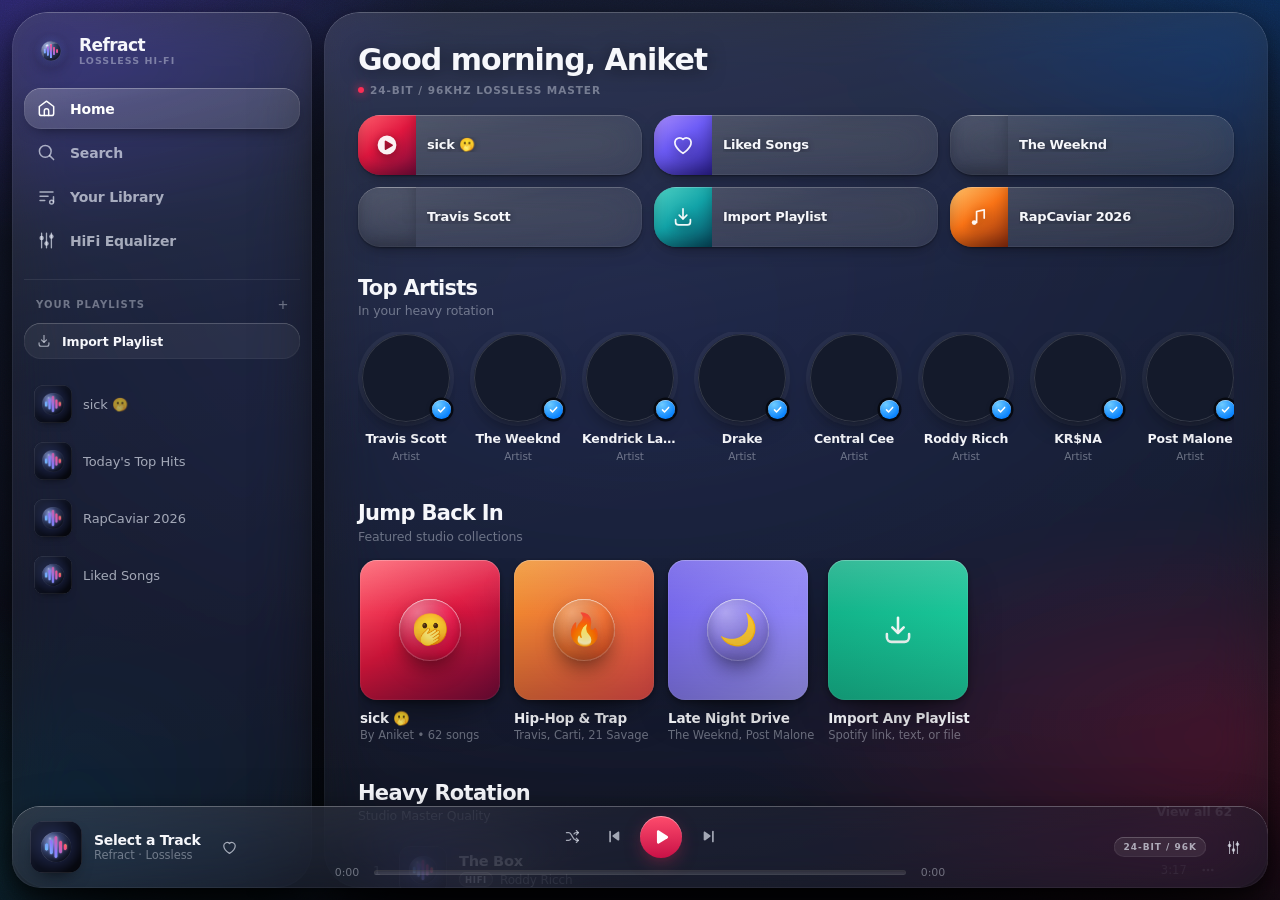
==== commit 00b40a0a: "build(android): adaptive icons, edge-to-edge glass, release APK v1.0.7 - Theme.Refract: #05060b wind" ====
--- a/android/app/src/main/assets/www/index.html
+++ b/android/app/src/main/assets/www/index.html
@@ -3,9 +3,14 @@
 <head>
   <meta charset="UTF-8">
   <meta name="viewport" content="width=device-width, initial-scale=1.0, maximum-scale=1.0, user-scalable=no, viewport-fit=cover">
-  <title>Spotify - HiFi Lossless</title>
+  <title>Refract — Lossless Hi-Fi</title>
+  <meta name="description" content="Liquid Glass lossless music player — 24-bit / 96kHz studio masters, real-time DSP, multi-playlist import.">
   <link rel="manifest" href="manifest.json">
-  <meta name="theme-color" content="#121212">
+  <link rel="icon" href="favicon.png" sizes="48x48">
+  <link rel="apple-touch-icon" href="icon-192.png">
+  <meta name="theme-color" content="#05060b">
+  <meta name="apple-mobile-web-app-capable" content="yes">
+  <meta name="apple-mobile-web-app-status-bar-style" content="black-translucent">
   <link rel="stylesheet" href="styles.css">
   <script>
     if ('serviceWorker' in navigator) {
@@ -27,9 +32,67 @@
   <script src="https://www.youtube.com/iframe_api"></script>
   <link rel="preconnect" href="https://fonts.googleapis.com">
   <link rel="preconnect" href="https://fonts.gstatic.com" crossorigin>
-  <link href="https://fonts.googleapis.com/css2?family=Plus+Jakarta+Sans:wght@400;500;600;700;800;900&display=swap" rel="stylesheet">
+  <link rel="preconnect" href="https://fonts.cdnfonts.com" crossorigin>
+  <!-- SF Pro on Apple hardware, Onest as the open fallback, then system -->
+  <link href="https://fonts.googleapis.com/css2?family=Onest:wght@400;500;600;700;800&display=swap" rel="stylesheet">
+  <link href="https://fonts.cdnfonts.com/css/sf-pro-display" rel="stylesheet">
 </head>
 <body>
+  <!-- Liquid wallpaper: the light every glass surface refracts -->
+  <div class="liquid-wall" aria-hidden="true"></div>
+
+  <!-- ===== Shared brand mark: "Refract" — glass lens refracting a waveform ===== -->
+  <svg class="svg-defs" aria-hidden="true" focusable="false" width="0" height="0" xmlns:xlink="http://www.w3.org/1999/xlink">
+    <defs>
+      <radialGradient id="bm-halo" cx="0.5" cy="0.5" r="0.5">
+        <stop offset="0" stop-color="#6076e8" stop-opacity="0.55"/>
+        <stop offset="0.55" stop-color="#6076e8" stop-opacity="0.16"/>
+        <stop offset="1" stop-color="#6076e8" stop-opacity="0"/>
+      </radialGradient>
+      <radialGradient id="bm-lens" cx="0.31" cy="0.27" r="0.86">
+        <stop offset="0" stop-color="#96aaeb"/>
+        <stop offset="0.45" stop-color="#36426c"/>
+        <stop offset="1" stop-color="#0a0d18"/>
+      </radialGradient>
+      <linearGradient id="bm-wave" gradientUnits="userSpaceOnUse" x1="150" y1="362" x2="360" y2="150">
+        <stop offset="0" stop-color="#5ee7ff"/>
+        <stop offset="0.42" stop-color="#8f7bff"/>
+        <stop offset="0.78" stop-color="#ff4d7e"/>
+        <stop offset="1" stop-color="#ffd60a"/>
+      </linearGradient>
+      <linearGradient id="bm-rim" x1="0" y1="0" x2="1" y2="1">
+        <stop offset="0" stop-color="#fff" stop-opacity="0.85"/>
+        <stop offset="0.3" stop-color="#fff" stop-opacity="0.16"/>
+        <stop offset="0.7" stop-color="#fff" stop-opacity="0.1"/>
+        <stop offset="1" stop-color="#fff" stop-opacity="0.55"/>
+      </linearGradient>
+      <radialGradient id="bm-hot" cx="0.5" cy="0.5" r="0.5">
+        <stop offset="0" stop-color="#fff" stop-opacity="0.9"/>
+        <stop offset="1" stop-color="#fff" stop-opacity="0"/>
+      </radialGradient>
+      <clipPath id="bm-clip"><circle cx="256" cy="256" r="147"/></clipPath>
+      <filter id="bm-soft" x="-50%" y="-50%" width="200%" height="200%"><feGaussianBlur stdDeviation="7"/></filter>
+    </defs>
+    <symbol id="brand-mark" viewBox="0 0 512 512">
+      <circle cx="256" cy="256" r="258" fill="url(#bm-halo)"/>
+      <circle cx="256" cy="256" r="148" fill="url(#bm-lens)"/>
+      <g clip-path="url(#bm-clip)">
+        <g fill="url(#bm-wave)" opacity="0.85" filter="url(#bm-soft)">
+          <rect x="150" y="222" width="26" height="68" rx="13"/><rect x="196" y="186" width="26" height="140" rx="13"/>
+          <rect x="242" y="150" width="26" height="212" rx="13"/><rect x="288" y="196" width="26" height="120" rx="13"/>
+          <rect x="334" y="228" width="26" height="56" rx="13"/>
+        </g>
+        <g fill="url(#bm-wave)">
+          <rect x="150" y="222" width="26" height="68" rx="13"/><rect x="196" y="186" width="26" height="140" rx="13"/>
+          <rect x="242" y="150" width="26" height="212" rx="13"/><rect x="288" y="196" width="26" height="120" rx="13"/>
+          <rect x="334" y="228" width="26" height="56" rx="13"/>
+        </g>
+        <path d="M256 108a148 148 0 0 0-104 253 176 176 0 0 1 210-210 148 148 0 0 0-106-43Z" fill="#fff" opacity="0.2" filter="url(#bm-soft)"/>
+      </g>
+      <circle cx="256" cy="256" r="148" fill="none" stroke="url(#bm-rim)" stroke-width="4.5"/>
+      <ellipse cx="196" cy="172" rx="30" ry="22" fill="url(#bm-hot)" transform="rotate(-28 196 172)"/>
+    </symbol>
+  </svg>
   <!-- On-Screen Active Hardware-Accelerated Audio Engine (Keeps playing seamlessly) -->
   <div id="ytPlayerContainer" style="position:fixed;bottom:0;right:0;width:240px;height:180px;opacity:0.005;pointer-events:none;z-index:-999;overflow:hidden;">
     <div id="ytPlayerTarget"></div>
@@ -39,28 +102,28 @@
     <!-- DESKTOP SIDEBAR (Visible on Desktop / PC >= 850px) -->
     <aside class="desktop-sidebar">
       <div class="desktop-logo-row">
-        <svg viewBox="0 0 24 24" class="desktop-spotify-icon" fill="#1db954"><path d="M12 2C6.477 2 2 6.477 2 12s4.477 10 10 10 10-4.477 10-10S17.523 2 12 2zm4.586 14.424c-.18.295-.563.387-.857.207-2.35-1.435-5.308-1.76-8.792-.963-.335.077-.67-.133-.746-.468-.077-.334.132-.67.467-.746 3.809-.871 7.077-.496 9.721 1.113.294.18.386.563.207.857zm1.224-2.72c-.226.367-.707.482-1.074.256-2.69-1.653-6.79-2.131-9.97-1.165-.413.125-.85-.107-.975-.521-.125-.414.108-.85.522-.975 3.633-1.103 8.147-.568 11.241 1.33.367.227.482.708.256 1.075zm.105-2.835C14.692 8.95 8.085 8.733 4.71 9.757c-.495.15-.99-.12-1.14-.615-.15-.494.12-.99.615-1.14 3.94-1.196 11.233-.943 15.034 1.314.444.264.589.84.325 1.284-.264.444-.84.59-1.284.325z"/></svg>
+        <svg class="desktop-spotify-icon" viewBox="0 0 512 512" aria-hidden="true"><use href="#brand-mark" xlink:href="#brand-mark"/></svg>
         <div class="desktop-logo-text">
-          <span class="desktop-app-title">Spotify</span>
-          <span class="desktop-app-sub">HiFi Lossless</span>
+          <span class="desktop-app-title">Refract</span>
+          <span class="desktop-app-sub">Lossless Hi-Fi</span>
         </div>
       </div>
 
       <nav class="desktop-nav-menu">
         <button class="desktop-nav-item active" data-target="viewHome" id="dtNavHome">
-          <svg viewBox="0 0 24 24" fill="currentColor"><path d="M12.5 3.247a1 1 0 0 0-1 0L4 7.577V20h4.5v-6a1 1 0 0 1 1-1h5a1 1 0 0 1 1 1v6H20V7.577l-7.5-4.33zm-2-1.732a3 3 0 0 1 3 0l7.5 4.33A2 2 0 0 1 22 7.577V21a1 1 0 0 1-1 1h-6.5a1 1 0 0 1-1-1v-5h-3v5a1 1 0 0 1-1 1H3a1 1 0 0 1-1-1V7.577a2 2 0 0 1 .9-1.732l7.6-4.33z"/></svg>
+          <svg viewBox="0 0 24 24" fill="none" stroke="currentColor" stroke-width="1.7" stroke-linecap="round" stroke-linejoin="round"><path d="M3.8 9.7 12 3.6l8.2 6.1v8a2.4 2.4 0 0 1-2.4 2.4H6.2a2.4 2.4 0 0 1-2.4-2.4Z"/><path d="M9.5 20.1v-5.2a2.5 2.5 0 0 1 5 0v5.2"/></svg>
           <span>Home</span>
         </button>
         <button class="desktop-nav-item" data-target="viewSearch" id="dtNavSearch">
-          <svg viewBox="0 0 24 24" fill="currentColor"><path d="M10.533 1.279c-5.18 0-9.407 4.14-9.407 9.279s4.226 9.279 9.407 9.279c2.234 0 4.29-.77 5.907-2.058l4.353 4.353a1 1 0 1 0 1.414-1.414l-4.344-4.344a9.157 9.157 0 0 0 2.077-5.816c0-5.14-4.226-9.28-9.407-9.28zm-7.407 9.279c0-4.006 3.302-7.28 7.407-7.28s7.407 3.274 7.407 7.28-3.302 7.279-7.407 7.279-7.407-3.273-7.407-7.28z"/></svg>
+          <svg viewBox="0 0 24 24" fill="none" stroke="currentColor" stroke-width="1.7" stroke-linecap="round" stroke-linejoin="round"><circle cx="10.6" cy="10.6" r="6.7"/><path d="m15.6 15.6 4.5 4.5"/></svg>
           <span>Search</span>
         </button>
         <button class="desktop-nav-item" data-target="viewLibrary" id="dtNavLibrary">
-          <svg viewBox="0 0 24 24" fill="currentColor"><path d="M3 22a1 1 0 0 1-1-1V3a1 1 0 0 1 2 0v18a1 1 0 0 1-1 1zM15.5 2.134A1 1 0 0 0 14 3v18a1 1 0 0 0 1 1h6a1 1 0 0 0 1-1V3a1 1 0 0 0-1.5-.866L15.5 2.134zM9 4.24a1 1 0 0 0-1.225-.733l-4 1.072A1 1 0 0 0 3 5.551V21a1 1 0 0 0 1 1h4a1 1 0 0 0 1-1V4.24z"/></svg>
+          <svg viewBox="0 0 24 24" fill="none" stroke="currentColor" stroke-width="1.7" stroke-linecap="round" stroke-linejoin="round"><path d="M4.6 6.9h14.8M4.6 11.7h9.2M4.6 16.5h5.4"/><path d="M20 12.3v5.9"/><circle cx="17.8" cy="18.4" r="2.2"/></svg>
           <span>Your Library</span>
         </button>
         <button class="desktop-nav-item" data-target="viewEQ" id="dtNavEQ">
-          <svg viewBox="0 0 24 24" fill="currentColor"><line x1="4" y1="21" x2="4" y2="14" stroke="currentColor" stroke-width="2"/><line x1="4" y1="10" x2="4" y2="3" stroke="currentColor" stroke-width="2"/><line x1="12" y1="21" x2="12" y2="12" stroke="currentColor" stroke-width="2"/><line x1="12" y1="8" x2="12" y2="3" stroke="currentColor" stroke-width="2"/><line x1="20" y1="21" x2="20" y2="16" stroke="currentColor" stroke-width="2"/><line x1="20" y1="12" x2="20" y2="3" stroke="currentColor" stroke-width="2"/></svg>
+          <svg viewBox="0 0 24 24" fill="none" stroke="currentColor" stroke-width="1.7" stroke-linecap="round" stroke-linejoin="round"><path d="M6.4 3.6v16.8M12 3.6v16.8M17.6 3.6v16.8" stroke-width="1.5"/><circle cx="6.4" cy="9.2" r="2.5" fill="currentColor" stroke="none"/><circle cx="12" cy="15.4" r="2.5" fill="currentColor" stroke="none"/><circle cx="17.6" cy="7.4" r="2.5" fill="currentColor" stroke="none"/></svg>
           <span>HiFi Equalizer</span>
         </button>
       </nav>
@@ -72,7 +135,7 @@
         </div>
         <div class="desktop-sidebar-actions">
           <button class="desktop-action-btn" id="desktopBtnImport">
-            <svg viewBox="0 0 24 24" fill="currentColor"><path d="M19 9h-4V3H9v6H5l7 7 7-7zM5 18v2h14v-2H5z"/></svg>
+            <svg viewBox="0 0 24 24" fill="none" stroke="currentColor" stroke-width="1.7" stroke-linecap="round" stroke-linejoin="round"><path d="M12 3.8v9.8"/><path d="m8.2 10.2 3.8 3.8 3.8-3.8"/><path d="M4.6 14.6v2.3a3 3 0 0 0 3 3h8.8a3 3 0 0 0 3-3v-2.3"/></svg>
             <span>Import Playlist</span>
           </button>
         </div>
@@ -95,10 +158,10 @@
 
         <div class="topbar-right">
           <button class="topbar-icon-btn" id="btnOpenImportTop" title="Import Playlist">
-            <svg viewBox="0 0 24 24" fill="currentColor"><path d="M19 13h-6v6h-2v-6H5v-2h6V5h2v6h6v2z"/></svg>
+            <svg viewBox="0 0 24 24" fill="none" stroke="currentColor" stroke-width="1.7" stroke-linecap="round" stroke-linejoin="round"><path d="M12 5.2v13.6M5.2 12h13.6" stroke-width="1.9"/></svg>
           </button>
           <button class="topbar-icon-btn" id="btnToggleEQ" title="Equalizer DSP">
-            <svg viewBox="0 0 24 24" fill="currentColor"><line x1="4" y1="21" x2="4" y2="14" stroke="currentColor" stroke-width="2"/><line x1="4" y1="10" x2="4" y2="3" stroke="currentColor" stroke-width="2"/><line x1="12" y1="21" x2="12" y2="12" stroke="currentColor" stroke-width="2"/><line x1="12" y1="8" x2="12" y2="3" stroke="currentColor" stroke-width="2"/><line x1="20" y1="21" x2="20" y2="16" stroke="currentColor" stroke-width="2"/><line x1="20" y1="12" x2="20" y2="3" stroke="currentColor" stroke-width="2"/></svg>
+            <svg viewBox="0 0 24 24" fill="none" stroke="currentColor" stroke-width="1.7" stroke-linecap="round" stroke-linejoin="round"><path d="M6.4 3.6v16.8M12 3.6v16.8M17.6 3.6v16.8" stroke-width="1.5"/><circle cx="6.4" cy="9.2" r="2.5" fill="currentColor" stroke="none"/><circle cx="12" cy="15.4" r="2.5" fill="currentColor" stroke="none"/><circle cx="17.6" cy="7.4" r="2.5" fill="currentColor" stroke="none"/></svg>
           </button>
         </div>
       </header>
@@ -110,24 +173,24 @@
           <!-- Ambient Dynamic Header Banner -->
           <div class="home-hero-greeting">
             <h2 id="greetingHeading">Good afternoon</h2>
-            <span class="home-hifi-status">● 24-BIT / 96kHz LOSSLESS MASTER</span>
+            <span class="home-hifi-status">24-BIT / 96kHz LOSSLESS MASTER</span>
           </div>
 
           <!-- Quick Shortcuts 2x3 Grid -->
           <div class="shortcuts-grid">
             <div class="shortcut-card" id="shortcutSick">
               <div class="shortcut-art sick-gradient">
-                <svg viewBox="0 0 24 24" fill="currentColor"><path d="M12 2C6.48 2 2 6.48 2 12s4.48 10 10 10 10-4.48 10-10S17.52 2 12 2zm-1 14.5v-9l6 4.5-6 4.5z"/></svg>
+                <svg viewBox="0 0 24 24" fill="currentColor"><path fill-rule="evenodd" clip-rule="evenodd" d="M12 2.6a9.4 9.4 0 1 0 0 18.8 9.4 9.4 0 0 0 0-18.8Zm-2.3 5.9a.9.9 0 0 1 1.35-.78l6.4 3.7a.9.9 0 0 1 0 1.56l-6.4 3.7A.9.9 0 0 1 9.7 16Z"/></svg>
               </div>
               <div class="shortcut-title">sick 🫢</div>
               <button class="shortcut-play-btn" id="quickPlaySick">
-                <svg viewBox="0 0 16 16" fill="currentColor"><polygon points="4 2 14 8 4 14 4 2"/></svg>
+                <svg viewBox="0 0 16 16" fill="currentColor"><path d="M4.4 3.3c0-1 .9-1.6 1.75-1.1l7.6 4.8c.75.5.75 1.5 0 2l-7.6 4.8c-.85.5-1.75-.1-1.75-1.1Z"/></svg>
               </button>
             </div>
 
             <div class="shortcut-card" id="shortcutLiked">
               <div class="shortcut-art liked-gradient">
-                <svg viewBox="0 0 24 24" fill="currentColor"><path d="M12 21.35l-1.45-1.32C5.4 15.36 2 12.28 2 8.5 2 5.42 4.42 3 7.5 3c1.74 0 3.41.81 4.5 2.09C13.09 3.81 14.76 3 16.5 3 19.58 3 22 5.42 22 8.5c0 3.78-3.4 6.86-8.55 11.54L12 21.35z"/></svg>
+                <svg viewBox="0 0 24 24" fill="none" stroke="currentColor" stroke-width="1.7" stroke-linecap="round" stroke-linejoin="round"><path d="M12 20.3S3.9 15.4 3.9 9.6a4.7 4.7 0 0 1 8.1-3.2 4.7 4.7 0 0 1 8.1 3.2c0 5.8-8.1 10.7-8.1 10.7Z"/></svg>
               </div>
               <div class="shortcut-title">Liked Songs</div>
             </div>
@@ -144,14 +207,14 @@
 
             <div class="shortcut-card" id="shortcutImport">
               <div class="shortcut-art import-gradient">
-                <svg viewBox="0 0 24 24" fill="currentColor"><path d="M19 9h-4V3H9v6H5l7 7 7-7zM5 18v2h14v-2H5z"/></svg>
+                <svg viewBox="0 0 24 24" fill="none" stroke="currentColor" stroke-width="1.7" stroke-linecap="round" stroke-linejoin="round"><path d="M12 3.8v9.8"/><path d="m8.2 10.2 3.8 3.8 3.8-3.8"/><path d="M4.6 14.6v2.3a3 3 0 0 0 3 3h8.8a3 3 0 0 0 3-3v-2.3"/></svg>
               </div>
               <div class="shortcut-title">Import Playlist</div>
             </div>
 
             <div class="shortcut-card" data-genre="Hip-Hop">
               <div class="shortcut-art hiphop-gradient">
-                <svg viewBox="0 0 24 24" fill="currentColor"><path d="M12 3v10.55c-.59-.34-1.27-.55-2-.55-2.21 0-4 1.79-4 4s1.79 4 4 4 4-1.79 4-4V7h4V3h-6z"/></svg>
+                <svg viewBox="0 0 24 24" fill="none" stroke="currentColor" stroke-width="1.7" stroke-linecap="round" stroke-linejoin="round"><path d="M9.6 17.4V6.5l7.6-1.7v8.3"/><circle cx="7.2" cy="17.6" r="2.4" fill="currentColor" stroke="none"/></svg>
               </div>
               <div class="shortcut-title">RapCaviar 2026</div>
             </div>
@@ -203,7 +266,7 @@
 
               <div class="playlist-card-item" id="cardImportJump">
                 <div class="card-cover-art" style="background: linear-gradient(135deg, #10ac84, #1dd1a1);">
-                  <svg viewBox="0 0 24 24" fill="currentColor" width="36" height="36"><path d="M19 9h-4V3H9v6H5l7 7 7-7zM5 18v2h14v-2H5z"/></svg>
+                  <svg viewBox="0 0 24 24" width="36" height="36" fill="none" stroke="currentColor" stroke-width="1.7" stroke-linecap="round" stroke-linejoin="round"><path d="M12 3.8v9.8"/><path d="m8.2 10.2 3.8 3.8 3.8-3.8"/><path d="M4.6 14.6v2.3a3 3 0 0 0 3 3h8.8a3 3 0 0 0 3-3v-2.3"/></svg>
                 </div>
                 <div class="card-title">Import Any Playlist</div>
                 <div class="card-subtitle">Spotify link, text, or file</div>
@@ -229,7 +292,7 @@
           <div class="search-view-header">
             <h2 class="search-main-title">Search</h2>
             <div class="spotify-search-bar">
-              <svg viewBox="0 0 24 24" fill="currentColor" class="search-bar-icon"><path d="M10.533 1.279c-5.18 0-9.407 4.14-9.407 9.279s4.226 9.279 9.407 9.279c2.234 0 4.29-.77 5.907-2.058l4.353 4.353a1 1 0 1 0 1.414-1.414l-4.344-4.344a9.157 9.157 0 0 0 2.077-5.816c0-5.14-4.226-9.28-9.407-9.28zm-7.407 9.279c0-4.006 3.302-7.28 7.407-7.28s7.407 3.274 7.407 7.28-3.302 7.279-7.407 7.279-7.407-3.273-7.407-7.28z"/></svg>
+              <svg class="search-bar-icon" viewBox="0 0 24 24" fill="none" stroke="currentColor" stroke-width="1.7" stroke-linecap="round" stroke-linejoin="round"><circle cx="10.6" cy="10.6" r="6.7"/><path d="m15.6 15.6 4.5 4.5"/></svg>
               <input type="text" id="mobileSearchInput" placeholder="What do you want to listen to?" autocomplete="off">
               <button class="clear-search-btn" id="btnClearSearch" style="display:none;">✕</button>
             </div>
@@ -318,10 +381,10 @@
             </div>
             <div class="lib-header-actions">
               <button class="lib-action-btn" id="btnOpenCreateModal" title="New Playlist">
-                <svg viewBox="0 0 24 24" fill="currentColor"><path d="M19 13h-6v6h-2v-6H5v-2h6V5h2v6h6v2z"/></svg>
+                <svg viewBox="0 0 24 24" fill="none" stroke="currentColor" stroke-width="1.7" stroke-linecap="round" stroke-linejoin="round"><path d="M12 5.2v13.6M5.2 12h13.6" stroke-width="1.9"/></svg>
               </button>
               <button class="lib-action-btn primary" id="btnOpenImportModal" title="Import Playlist">
-                <svg viewBox="0 0 24 24" fill="currentColor"><path d="M19 9h-4V3H9v6H5l7 7 7-7zM5 18v2h14v-2H5z"/></svg>
+                <svg viewBox="0 0 24 24" fill="none" stroke="currentColor" stroke-width="1.7" stroke-linecap="round" stroke-linejoin="round"><path d="M12 3.8v9.8"/><path d="m8.2 10.2 3.8 3.8 3.8-3.8"/><path d="M4.6 14.6v2.3a3 3 0 0 0 3 3h8.8a3 3 0 0 0 3-3v-2.3"/></svg>
               </button>
             </div>
           </div>
@@ -343,7 +406,7 @@
           <!-- Back button row -->
           <div class="playlist-nav-top">
             <button class="playlist-back-chevron" id="btnPlaylistBackToPrev">
-              <svg viewBox="0 0 24 24" fill="currentColor"><path d="M20 11H7.83l5.59-5.59L12 4l-8 8 8 8 1.41-1.41L7.83 13H20v-2z"/></svg>
+              <svg viewBox="0 0 24 24" fill="none" stroke="currentColor" stroke-width="1.7" stroke-linecap="round" stroke-linejoin="round"><path d="M14.8 4.6 7.4 12l7.4 7.4" stroke-width="2.1"/></svg>
             </button>
             <div class="playlist-nav-title" id="stickyPlaylistNavTitle">sick 🫢</div>
           </div>
@@ -370,19 +433,19 @@
           <div class="playlist-action-bar">
             <div class="action-left">
               <button class="circle-action-btn" id="btnExportPlaylist" title="Share / Export">
-                <svg viewBox="0 0 24 24" fill="currentColor"><path d="M18 16.08c-.76 0-1.44.3-1.96.77L8.91 12.7c.05-.23.09-.46.09-.7s-.04-.47-.09-.7l7.05-4.11c.54.5 1.25.81 2.04.81 1.66 0 3-1.34 3-3s-1.34-3-3-3-3 1.34-3 3c0 .24.04.47.09.7L8.04 9.81C7.5 9.31 6.79 9 6 9c-1.66 0-3 1.34-3 3s1.34 3 3 3c.79 0 1.5-.31 2.04-.81l7.12 4.16c-.05.21-.08.43-.08.65 0 1.61 1.31 2.92 2.92 2.92s2.92-1.31 2.92-2.92c0-1.61-1.31-2.92-2.92-2.92z"/></svg>
+                <svg viewBox="0 0 24 24" fill="none" stroke="currentColor" stroke-width="1.7" stroke-linecap="round" stroke-linejoin="round"><path d="M12 3.4v9.6"/><path d="m8.4 6.8 3.6-3.4 3.6 3.4"/><path d="M8.6 11.2H6.4a3 3 0 0 0-3 3v5.2a3 3 0 0 0 3 3h11.2a3 3 0 0 0 3-3v-5.2a3 3 0 0 0-3-3h-2.2"/></svg>
               </button>
               <button class="circle-action-btn" id="btnDeleteCustomPlaylist" title="Delete Playlist" style="display:none;">
-                <svg viewBox="0 0 24 24" fill="currentColor"><path d="M6 19c0 1.1.9 2 2 2h8c1.1 0 2-.9 2-2V7H6v12zM19 4h-3.5l-1-1h-5l-1 1H5v2h14V4z"/></svg>
+                <svg viewBox="0 0 24 24" fill="none" stroke="currentColor" stroke-width="1.7" stroke-linecap="round" stroke-linejoin="round"><path d="M4.4 7h15.2"/><path d="M9.2 7V5.6A1.6 1.6 0 0 1 10.8 4h2.4a1.6 1.6 0 0 1 1.6 1.6V7"/><path d="m6.4 7 .8 11.6A2.4 2.4 0 0 0 9.6 21h4.8a2.4 2.4 0 0 0 2.4-2.4L17.6 7"/><path d="M10.4 11v5.6M13.6 11v5.6" stroke-width="1.4"/></svg>
               </button>
             </div>
             <div class="action-right">
               <button class="circle-action-btn" id="btnShufflePlaylist" title="Shuffle">
-                <svg viewBox="0 0 24 24" fill="currentColor"><path d="M10.59 9.17L5.41 4 4 5.41l5.17 5.17 1.42-1.41zM14.5 4l2.04 2.04L4 18.59 5.41 20 17.96 7.46 20 9.5V4h-5.5zm.33 9.41l-1.41 1.41 3.13 3.13L14.5 20H20v-5.5l-2.04 2.04-3.13-3.13z"/></svg>
+                <svg viewBox="0 0 24 24" fill="none" stroke="currentColor" stroke-width="1.7" stroke-linecap="round" stroke-linejoin="round"><path d="M3.4 6.6h3.2a3.4 3.4 0 0 1 2.9 1.7l4.6 7.4a3.4 3.4 0 0 1 2.9 1.7h3.2"/><path d="M3.4 17.4h3.2a3.4 3.4 0 0 0 2.9-1.7"/><path d="M14.1 8.3a3.4 3.4 0 0 1 2.9-1.7h3.2"/><path d="m17.4 3.6 3 3-3 3M17.4 14.4l3 3-3 3"/></svg>
               </button>
               <button class="big-green-play-btn" id="heroPlayBtn" title="Play Playlist">
-                <svg id="heroPlayIcon" viewBox="0 0 24 24" fill="currentColor"><polygon points="6 4 19 12 6 20 6 4"/></svg>
-                <svg id="heroPauseIcon" viewBox="0 0 24 24" fill="currentColor" style="display:none;"><rect x="6" y="5" width="4" height="14"/><rect x="14" y="5" width="4" height="14"/></svg>
+                <svg id="heroPlayIcon" viewBox="0 0 24 24" fill="currentColor"><path d="M8.6 5.4c0-1 .9-1.6 1.7-1.1l7.6 5.4c.7.5.7 1.5 0 2l-7.6 5.4c-.8.6-1.7-.1-1.7-1.1Z"/></svg>
+                <svg id="heroPauseIcon" viewBox="0 0 24 24" style="display:none;" fill="none" stroke="currentColor" stroke-width="1.7" stroke-linecap="round" stroke-linejoin="round"><path d="M9.4 5.4v13.2M14.6 5.4v13.2" stroke-width="3.4"/></svg>
               </button>
             </div>
           </div>
@@ -395,7 +458,7 @@
         <section class="app-view" id="viewEQ">
           <div class="playlist-nav-top">
             <button class="playlist-back-chevron" id="btnEQBack">
-              <svg viewBox="0 0 24 24" fill="currentColor"><path d="M20 11H7.83l5.59-5.59L12 4l-8 8 8 8 1.41-1.41L7.83 13H20v-2z"/></svg>
+              <svg viewBox="0 0 24 24" fill="none" stroke="currentColor" stroke-width="1.7" stroke-linecap="round" stroke-linejoin="round"><path d="M14.8 4.6 7.4 12l7.4 7.4" stroke-width="2.1"/></svg>
             </button>
             <div class="playlist-nav-title">Equalizer</div>
           </div>
@@ -439,11 +502,11 @@
             <img id="artistProfileHeaderImg" src="icon-512.png" alt="Artist Banner" class="artist-hero-bg">
             <div class="artist-hero-overlay"></div>
             <button class="artist-hero-back-btn" id="btnArtistBackToPrev">
-              <svg viewBox="0 0 24 24" fill="currentColor"><path d="M20 11H7.83l5.59-5.59L12 4l-8 8 8 8 1.41-1.41L7.83 13H20v-2z"/></svg>
+              <svg viewBox="0 0 24 24" fill="none" stroke="currentColor" stroke-width="1.7" stroke-linecap="round" stroke-linejoin="round"><path d="M14.8 4.6 7.4 12l7.4 7.4" stroke-width="2.1"/></svg>
             </button>
             <div class="artist-hero-content">
               <div class="artist-hero-badge">
-                <svg viewBox="0 0 24 24" fill="#3d91f4" width="18" height="18"><path d="M12 2C6.48 2 2 6.48 2 12s4.48 10 10 10 10-4.48 10-10S17.52 2 12 2zm-2 15l-5-5 1.41-1.41L10 14.17l7.59-7.59L19 8l-9 9z"/></svg>
+                <svg viewBox="0 0 24 24" width="18" height="18" fill="#0a84ff" stroke="none"><circle cx="12" cy="12" r="9.4" fill="currentColor" stroke="none"/><path d="m7.8 12.3 3 3 5.6-5.8" fill="none" stroke="#fff" stroke-width="2.2" stroke-linecap="round" stroke-linejoin="round"/></svg>
                 <span>Verified Artist</span>
               </div>
               <h1 class="artist-hero-name" id="artistProfileName">Artist Name</h1>
@@ -453,7 +516,7 @@
 
           <div class="artist-profile-actions">
             <button class="artist-play-circle-btn" id="btnArtistPlayAll" title="Play Top Songs">
-              <svg viewBox="0 0 16 16" fill="currentColor"><polygon points="4 2 14 8 4 14 4 2"/></svg>
+              <svg viewBox="0 0 16 16" fill="currentColor"><path d="M4.4 3.3c0-1 .9-1.6 1.75-1.1l7.6 4.8c.75.5.75 1.5 0 2l-7.6 4.8c-.85.5-1.75-.1-1.75-1.1Z"/></svg>
             </button>
             <button class="follow-pill-btn" id="btnProfileFollowArtist">Follow</button>
           </div>
@@ -488,20 +551,20 @@
         </div>
         <div class="mini-track-meta">
           <div class="mini-track-title" id="currentTitle">Select a Track</div>
-          <div class="mini-track-artist" id="currentArtist">Spotify HiFi</div>
+          <div class="mini-track-artist" id="currentArtist">Refract · Lossless</div>
         </div>
       </div>
 
       <div class="mini-controls">
         <button class="mini-heart-btn" id="miniHeartBtn" title="Like">
-          <svg viewBox="0 0 24 24" fill="currentColor"><path d="M12 21.35l-1.45-1.32C5.4 15.36 2 12.28 2 8.5 2 5.42 4.42 3 7.5 3c1.74 0 3.41.81 4.5 2.09C13.09 3.81 14.76 3 16.5 3 19.58 3 22 5.42 22 8.5c0 3.78-3.4 6.86-8.55 11.54L12 21.35z"/></svg>
+          <svg viewBox="0 0 24 24" fill="none" stroke="currentColor" stroke-width="1.7" stroke-linecap="round" stroke-linejoin="round"><path d="M12 20.3S3.9 15.4 3.9 9.6a4.7 4.7 0 0 1 8.1-3.2 4.7 4.7 0 0 1 8.1 3.2c0 5.8-8.1 10.7-8.1 10.7Z"/></svg>
         </button>
         <button class="mini-play-pause-btn" id="btnPlayPause" title="Play/Pause">
-          <svg id="ctrlPlayIcon" viewBox="0 0 16 16" fill="currentColor"><polygon points="3 1 14 8 3 15 3 1"/></svg>
-          <svg id="ctrlPauseIcon" viewBox="0 0 16 16" fill="currentColor" style="display:none;"><rect x="3" y="2" width="3.5" height="12"/><rect x="9.5" y="2" width="3.5" height="12"/></svg>
+          <svg id="ctrlPlayIcon" viewBox="0 0 16 16" fill="currentColor"><path d="M4.4 3.3c0-1 .9-1.6 1.75-1.1l7.6 4.8c.75.5.75 1.5 0 2l-7.6 4.8c-.85.5-1.75-.1-1.75-1.1Z"/></svg>
+          <svg id="ctrlPauseIcon" viewBox="0 0 16 16" style="display:none;" fill="none" stroke="currentColor" stroke-width="1.7" stroke-linecap="round" stroke-linejoin="round"><path d="M5.8 3.4v11.2M11.2 3.4v11.2" stroke-width="2.7"/></svg>
         </button>
         <button class="mini-next-btn" id="btnNextTrack" title="Next Track">
-          <svg viewBox="0 0 16 16" fill="currentColor"><path d="M12.7 1a.7.7 0 0 0-.7.7v5.15L2.05 1.107A.7.7 0 0 0 1 1.714v12.572a.7.7 0 0 0 1.05.607L12 9.149V14.3a.7.7 0 0 0 .7.7h1.6a.7.7 0 0 0 .7-.7V1.7a.7.7 0 0 0-.7-.7h-1.6z"/></svg>
+          <svg viewBox="0 0 16 16" fill="none" stroke="currentColor" stroke-width="1.7" stroke-linecap="round" stroke-linejoin="round"><path fill="currentColor" stroke="none" d="M3.4 3.5c0-1 .9-1.5 1.7-1l6.6 4.5c.6.4.6 1.4 0 1.8L5.1 13.3c-.8.5-1.7 0-1.7-1Z"/><path d="M13.2 2.8v12.4" stroke-width="2.2"/></svg>
         </button>
       </div>
 
@@ -514,15 +577,15 @@
     <!-- CLEAN 3-TAB SPOTIFY MOBILE BOTTOM NAVIGATION -->
     <nav class="mobile-bottom-nav">
       <button class="mobile-nav-btn active" id="mNavHome" data-target="viewHome">
-        <svg viewBox="0 0 24 24" fill="currentColor"><path d="M12.5 3.247a1 1 0 0 0-1 0L4 7.577V20h4.5v-6a1 1 0 0 1 1-1h5a1 1 0 0 1 1 1v6H20V7.577l-7.5-4.33zm-2-1.732a3 3 0 0 1 3 0l7.5 4.33A2 2 0 0 1 22 7.577V21a1 1 0 0 1-1 1h-6.5a1 1 0 0 1-1-1v-5h-3v5a1 1 0 0 1-1 1H3a1 1 0 0 1-1-1V7.577a2 2 0 0 1 .9-1.732l7.6-4.33z"/></svg>
+        <svg viewBox="0 0 24 24" fill="none" stroke="currentColor" stroke-width="1.7" stroke-linecap="round" stroke-linejoin="round"><path d="M3.8 9.7 12 3.6l8.2 6.1v8a2.4 2.4 0 0 1-2.4 2.4H6.2a2.4 2.4 0 0 1-2.4-2.4Z"/><path d="M9.5 20.1v-5.2a2.5 2.5 0 0 1 5 0v5.2"/></svg>
         <span>Home</span>
       </button>
       <button class="mobile-nav-btn" id="mNavSearch" data-target="viewSearch">
-        <svg viewBox="0 0 24 24" fill="currentColor"><path d="M10.533 1.279c-5.18 0-9.407 4.14-9.407 9.279s4.226 9.279 9.407 9.279c2.234 0 4.29-.77 5.907-2.058l4.353 4.353a1 1 0 1 0 1.414-1.414l-4.344-4.344a9.157 9.157 0 0 0 2.077-5.816c0-5.14-4.226-9.28-9.407-9.28zm-7.407 9.279c0-4.006 3.302-7.28 7.407-7.28s7.407 3.274 7.407 7.28-3.302 7.279-7.407 7.279-7.407-3.273-7.407-7.28z"/></svg>
+        <svg viewBox="0 0 24 24" fill="none" stroke="currentColor" stroke-width="1.7" stroke-linecap="round" stroke-linejoin="round"><circle cx="10.6" cy="10.6" r="6.7"/><path d="m15.6 15.6 4.5 4.5"/></svg>
         <span>Search</span>
       </button>
       <button class="mobile-nav-btn" id="mNavLibrary" data-target="viewLibrary">
-        <svg viewBox="0 0 24 24" fill="currentColor"><path d="M3 22a1 1 0 0 1-1-1V3a1 1 0 0 1 2 0v18a1 1 0 0 1-1 1zM15.5 2.134A1 1 0 0 0 14 3v18a1 1 0 0 0 1 1h6a1 1 0 0 0 1-1V3a1 1 0 0 0-1.5-.866L15.5 2.134zM9 4.24a1 1 0 0 0-1.225-.733l-4 1.072A1 1 0 0 0 3 5.551V21a1 1 0 0 0 1 1h4a1 1 0 0 0 1-1V4.24z"/></svg>
+        <svg viewBox="0 0 24 24" fill="none" stroke="currentColor" stroke-width="1.7" stroke-linecap="round" stroke-linejoin="round"><path d="M4.6 6.9h14.8M4.6 11.7h9.2M4.6 16.5h5.4"/><path d="M20 12.3v5.9"/><circle cx="17.8" cy="18.4" r="2.2"/></svg>
         <span>Your Library</span>
       </button>
     </nav>
@@ -533,27 +596,27 @@
         <img id="desktopThumb" src="icon-192.png" class="dt-thumb" alt="Artwork" onerror="this.src='icon-192.png'">
         <div class="dt-track-info">
           <div class="dt-title" id="desktopTitle">Select a Track</div>
-          <div class="dt-artist" id="desktopArtist">Spotify HiFi</div>
+          <div class="dt-artist" id="desktopArtist">Refract · Lossless</div>
         </div>
         <button class="dt-icon-btn" id="desktopBtnHeart" title="Like">
-          <svg viewBox="0 0 24 24" fill="currentColor"><path d="M12 21.35l-1.45-1.32C5.4 15.36 2 12.28 2 8.5 2 5.42 4.42 3 7.5 3c1.74 0 3.41.81 4.5 2.09C13.09 3.81 14.76 3 16.5 3 19.58 3 22 5.42 22 8.5c0 3.78-3.4 6.86-8.55 11.54L12 21.35z"/></svg>
+          <svg viewBox="0 0 24 24" fill="none" stroke="currentColor" stroke-width="1.7" stroke-linecap="round" stroke-linejoin="round"><path d="M12 20.3S3.9 15.4 3.9 9.6a4.7 4.7 0 0 1 8.1-3.2 4.7 4.7 0 0 1 8.1 3.2c0 5.8-8.1 10.7-8.1 10.7Z"/></svg>
         </button>
       </div>
 
       <div class="dt-col-center">
         <div class="dt-controls-row">
           <button class="dt-control-btn" id="desktopBtnShuffle" title="Shuffle">
-            <svg viewBox="0 0 24 24" fill="currentColor"><path d="M10.59 9.17L5.41 4 4 5.41l5.17 5.17 1.42-1.41zM14.5 4l2.04 2.04L4 18.59 5.41 20 17.96 7.46 20 9.5V4h-5.5zm.33 9.41l-1.41 1.41 3.13 3.13L14.5 20H20v-5.5l-2.04 2.04-3.13-3.13z"/></svg>
+            <svg viewBox="0 0 24 24" fill="none" stroke="currentColor" stroke-width="1.7" stroke-linecap="round" stroke-linejoin="round"><path d="M3.4 6.6h3.2a3.4 3.4 0 0 1 2.9 1.7l4.6 7.4a3.4 3.4 0 0 1 2.9 1.7h3.2"/><path d="M3.4 17.4h3.2a3.4 3.4 0 0 0 2.9-1.7"/><path d="M14.1 8.3a3.4 3.4 0 0 1 2.9-1.7h3.2"/><path d="m17.4 3.6 3 3-3 3M17.4 14.4l3 3-3 3"/></svg>
           </button>
           <button class="dt-control-btn" id="desktopBtnPrev" title="Previous">
-            <svg viewBox="0 0 24 24" fill="currentColor"><path d="M6 6h2v12H6zm3.5 6l8.5 6V6z"/></svg>
+            <svg viewBox="0 0 24 24" fill="none" stroke="currentColor" stroke-width="1.7" stroke-linecap="round" stroke-linejoin="round"><path d="M5.8 5v14" stroke-width="2.4"/><path fill="currentColor" stroke="none" d="M18.8 6.3c0-1.1-1.2-1.7-2-1.1l-7.2 5.1a1.3 1.3 0 0 0 0 2.1l7.2 5.1c.8.6 2 0 2-1.1Z"/></svg>
           </button>
           <button class="dt-play-circle-btn" id="desktopBtnPlayPause" title="Play/Pause">
-            <svg id="desktopPlayIcon" viewBox="0 0 16 16" fill="currentColor"><polygon points="4 2 14 8 4 14 4 2"/></svg>
-            <svg id="desktopPauseIcon" viewBox="0 0 16 16" fill="currentColor" style="display:none;"><rect x="3" y="2" width="3.5" height="12"/><rect x="9.5" y="2" width="3.5" height="12"/></svg>
+            <svg id="desktopPlayIcon" viewBox="0 0 16 16" fill="currentColor"><path d="M4.4 3.3c0-1 .9-1.6 1.75-1.1l7.6 4.8c.75.5.75 1.5 0 2l-7.6 4.8c-.85.5-1.75-.1-1.75-1.1Z"/></svg>
+            <svg id="desktopPauseIcon" viewBox="0 0 16 16" style="display:none;" fill="none" stroke="currentColor" stroke-width="1.7" stroke-linecap="round" stroke-linejoin="round"><path d="M5.8 3.4v11.2M11.2 3.4v11.2" stroke-width="2.7"/></svg>
           </button>
           <button class="dt-control-btn" id="desktopBtnNext" title="Next">
-            <svg viewBox="0 0 24 24" fill="currentColor"><path d="M6 18l8.5-6L6 6v12zM16 6v12h2V6h-2z"/></svg>
+            <svg viewBox="0 0 24 24" fill="none" stroke="currentColor" stroke-width="1.7" stroke-linecap="round" stroke-linejoin="round"><path fill="currentColor" stroke="none" d="M5.2 6.3c0-1.1 1.2-1.7 2-1.1l7.2 5.1c.7.5.7 1.5 0 2.1l-7.2 5.1c-.8.5-2 0-2-1.1Z"/><path d="M18.2 5v14" stroke-width="2.4"/></svg>
           </button>
         </div>
         <div class="dt-slider-row">
@@ -568,7 +631,7 @@
       <div class="dt-col-right">
         <span class="badge-hifi">24-BIT / 96k</span>
         <button class="dt-icon-btn" id="desktopBtnEQ" title="Equalizer">
-          <svg viewBox="0 0 24 24" fill="currentColor"><line x1="4" y1="21" x2="4" y2="14" stroke="currentColor" stroke-width="2"/><line x1="4" y1="10" x2="4" y2="3" stroke="currentColor" stroke-width="2"/><line x1="12" y1="21" x2="12" y2="12" stroke="currentColor" stroke-width="2"/><line x1="12" y1="8" x2="12" y2="3" stroke="currentColor" stroke-width="2"/><line x1="20" y1="21" x2="20" y2="16" stroke="currentColor" stroke-width="2"/><line x1="20" y1="12" x2="20" y2="3" stroke="currentColor" stroke-width="2"/></svg>
+          <svg viewBox="0 0 24 24" fill="none" stroke="currentColor" stroke-width="1.7" stroke-linecap="round" stroke-linejoin="round"><path d="M6.4 3.6v16.8M12 3.6v16.8M17.6 3.6v16.8" stroke-width="1.5"/><circle cx="6.4" cy="9.2" r="2.5" fill="currentColor" stroke="none"/><circle cx="12" cy="15.4" r="2.5" fill="currentColor" stroke="none"/><circle cx="17.6" cy="7.4" r="2.5" fill="currentColor" stroke="none"/></svg>
         </button>
       </div>
     </div>
@@ -583,14 +646,14 @@
       </div>
       <div class="modal-header">
         <button class="modal-down-chevron" id="modalDismissChevron">
-          <svg viewBox="0 0 24 24" fill="currentColor"><path d="M7.41 8.59L12 13.17l4.59-4.58L18 10l-6 6-6-6 1.41-1.41z"/></svg>
+          <svg viewBox="0 0 24 24" fill="none" stroke="currentColor" stroke-width="1.7" stroke-linecap="round" stroke-linejoin="round"><path d="m5.6 9 6.4 6.4L18.4 9" stroke-width="2.1"/></svg>
         </button>
         <div class="modal-header-title">
           <span class="sub-label">PLAYING FROM PLAYLIST</span>
           <span class="main-label" id="modalPlayingPlaylistName">sick 🫢</span>
         </div>
         <button class="modal-more-btn" id="btnModalAddCurrentToPlaylist">
-          <svg viewBox="0 0 24 24" fill="currentColor"><path d="M12 8c1.1 0 2-.9 2-2s-.9-2-2-2-2 .9-2 2 .9 2 2 2zm0 2c-1.1 0-2 .9-2 2s.9 2 2 2 2-.9 2-2-.9-2-2-2zm0 6c-1.1 0-2 .9-2 2s.9 2 2 2 2-.9 2-2-.9-2-2-2z"/></svg>
+          <svg viewBox="0 0 24 24" fill="currentColor"><circle cx="5.6" cy="12" r="1.9"/><circle cx="12" cy="12" r="1.9"/><circle cx="18.4" cy="12" r="1.9"/></svg>
         </button>
       </div>
 
@@ -614,7 +677,7 @@
           <span class="modal-artist-name-link" id="modalArtistName" title="Open Artist Page">Artist Name</span>
         </div>
         <button class="modal-heart-btn active" id="modalHeartBtn">
-          <svg viewBox="0 0 24 24" fill="currentColor"><path d="M12 21.35l-1.45-1.32C5.4 15.36 2 12.28 2 8.5 2 5.42 4.42 3 7.5 3c1.74 0 3.41.81 4.5 2.09C13.09 3.81 14.76 3 16.5 3 19.58 3 22 5.42 22 8.5c0 3.78-3.4 6.86-8.55 11.54L12 21.35z"/></svg>
+          <svg viewBox="0 0 24 24" fill="none" stroke="currentColor" stroke-width="1.7" stroke-linecap="round" stroke-linejoin="round"><path d="M12 20.3S3.9 15.4 3.9 9.6a4.7 4.7 0 0 1 8.1-3.2 4.7 4.7 0 0 1 8.1 3.2c0 5.8-8.1 10.7-8.1 10.7Z"/></svg>
         </button>
       </div>
 
@@ -631,29 +694,29 @@
 
       <div class="modal-controls">
         <button class="modal-ctrl-btn" id="btnModalShuffle" title="Shuffle">
-          <svg viewBox="0 0 24 24" fill="currentColor"><path d="M10.59 9.17L5.41 4 4 5.41l5.17 5.17 1.42-1.41zM14.5 4l2.04 2.04L4 18.59 5.41 20 17.96 7.46 20 9.5V4h-5.5zm.33 9.41l-1.41 1.41 3.13 3.13L14.5 20H20v-5.5l-2.04 2.04-3.13-3.13z"/></svg>
+          <svg viewBox="0 0 24 24" fill="none" stroke="currentColor" stroke-width="1.7" stroke-linecap="round" stroke-linejoin="round"><path d="M3.4 6.6h3.2a3.4 3.4 0 0 1 2.9 1.7l4.6 7.4a3.4 3.4 0 0 1 2.9 1.7h3.2"/><path d="M3.4 17.4h3.2a3.4 3.4 0 0 0 2.9-1.7"/><path d="M14.1 8.3a3.4 3.4 0 0 1 2.9-1.7h3.2"/><path d="m17.4 3.6 3 3-3 3M17.4 14.4l3 3-3 3"/></svg>
         </button>
         <button class="modal-ctrl-btn" id="btnModalPrev" title="Previous Track">
-          <svg viewBox="0 0 24 24" fill="currentColor"><path d="M6 6h2v12H6zm3.5 6l8.5 6V6z"/></svg>
+          <svg viewBox="0 0 24 24" fill="none" stroke="currentColor" stroke-width="1.7" stroke-linecap="round" stroke-linejoin="round"><path d="M5.8 5v14" stroke-width="2.4"/><path fill="currentColor" stroke="none" d="M18.8 6.3c0-1.1-1.2-1.7-2-1.1l-7.2 5.1a1.3 1.3 0 0 0 0 2.1l7.2 5.1c.8.6 2 0 2-1.1Z"/></svg>
         </button>
         <button class="modal-play-large-circle" id="btnModalPlayPause">
-          <svg id="modalPlayIcon" viewBox="0 0 24 24" fill="currentColor"><polygon points="8 5 19 12 8 19 8 5"/></svg>
-          <svg id="modalPauseIcon" viewBox="0 0 24 24" fill="currentColor" style="display:none;"><rect x="6" y="5" width="4" height="14"/><rect x="14" y="5" width="4" height="14"/></svg>
+          <svg id="modalPlayIcon" viewBox="0 0 24 24" fill="currentColor"><path d="M8.6 5.4c0-1 .9-1.6 1.7-1.1l7.6 5.4c.7.5.7 1.5 0 2l-7.6 5.4c-.8.6-1.7-.1-1.7-1.1Z"/></svg>
+          <svg id="modalPauseIcon" viewBox="0 0 24 24" style="display:none;" fill="none" stroke="currentColor" stroke-width="1.7" stroke-linecap="round" stroke-linejoin="round"><path d="M9.4 5.4v13.2M14.6 5.4v13.2" stroke-width="3.4"/></svg>
         </button>
         <button class="modal-ctrl-btn" id="btnModalNext" title="Next Track">
-          <svg viewBox="0 0 24 24" fill="currentColor"><path d="M6 18l8.5-6L6 6v12zM16 6v12h2V6h-2z"/></svg>
+          <svg viewBox="0 0 24 24" fill="none" stroke="currentColor" stroke-width="1.7" stroke-linecap="round" stroke-linejoin="round"><path fill="currentColor" stroke="none" d="M5.2 6.3c0-1.1 1.2-1.7 2-1.1l7.2 5.1c.7.5.7 1.5 0 2.1l-7.2 5.1c-.8.5-2 0-2-1.1Z"/><path d="M18.2 5v14" stroke-width="2.4"/></svg>
         </button>
         <button class="modal-ctrl-btn active" id="btnModalAutoplay" title="Autoplay">
-          <svg viewBox="0 0 24 24" fill="currentColor"><path d="M12 4V1L8 5l4 4V6c3.31 0 6 2.69 6 6 0 1.01-.25 1.97-.7 2.8l1.46 1.46C19.54 15.03 20 13.57 20 12c0-4.42-3.58-8-8-8zm0 14c-3.31 0-6-2.69-6-6 0-1.01.25-1.97.7-2.8L5.24 7.74C4.46 8.97 4 10.43 4 12c0 4.42 3.58 8 8 8v3l4-4-4-4v3z"/></svg>
+          <svg viewBox="0 0 24 24" fill="none" stroke="currentColor" stroke-width="1.7" stroke-linecap="round" stroke-linejoin="round"><path d="M4.2 12a7.8 7.8 0 0 1 13.2-5.7"/><path d="M17.9 3.3v3.6h-3.6"/><path d="M19.8 12a7.8 7.8 0 0 1-13.2 5.7"/><path d="M6.1 20.7v-3.6h3.6"/></svg>
         </button>
       </div>
 
       <div class="modal-footer-row">
         <button class="modal-footer-pill" id="btnModalEQ">
-          <svg viewBox="0 0 24 24" fill="currentColor"><line x1="4" y1="21" x2="4" y2="14" stroke="currentColor" stroke-width="2"/><line x1="4" y1="10" x2="4" y2="3" stroke="currentColor" stroke-width="2"/><line x1="12" y1="21" x2="12" y2="12" stroke="currentColor" stroke-width="2"/><line x1="12" y1="8" x2="12" y2="3" stroke="currentColor" stroke-width="2"/><line x1="20" y1="21" x2="20" y2="16" stroke="currentColor" stroke-width="2"/><line x1="20" y1="12" x2="20" y2="3" stroke="currentColor" stroke-width="2"/></svg>
+          <svg viewBox="0 0 24 24" fill="none" stroke="currentColor" stroke-width="1.7" stroke-linecap="round" stroke-linejoin="round"><path d="M6.4 3.6v16.8M12 3.6v16.8M17.6 3.6v16.8" stroke-width="1.5"/><circle cx="6.4" cy="9.2" r="2.5" fill="currentColor" stroke="none"/><circle cx="12" cy="15.4" r="2.5" fill="currentColor" stroke="none"/><circle cx="17.6" cy="7.4" r="2.5" fill="currentColor" stroke="none"/></svg>
           <span>Equalizer</span>
         </button>
-        <span class="device-output-indicator">🎧 Spotify HiFi 96k</span>
+        <span class="device-output-indicator">Bit-perfect output · 96 kHz</span>
       </div>
 
       <!-- SCROLLABLE LOWER CONTENT: LYRICS, ABOUT ARTIST, CREDITS, NEXT IN QUEUE -->
@@ -680,7 +743,7 @@
             <div class="artist-card-hero-gradient"></div>
             <div class="artist-card-badge-row">
               <span class="verified-badge">
-                <svg viewBox="0 0 24 24" fill="#3d91f4" width="16" height="16"><path d="M12 2C6.48 2 2 6.48 2 12s4.48 10 10 10 10-4.48 10-10S17.52 2 12 2zm-2 15l-5-5 1.41-1.41L10 14.17l7.59-7.59L19 8l-9 9z"/></svg>
+                <svg viewBox="0 0 24 24" width="16" height="16" fill="#0a84ff" stroke="none"><circle cx="12" cy="12" r="9.4" fill="currentColor" stroke="none"/><path d="m7.8 12.3 3 3 5.6-5.8" fill="none" stroke="#fff" stroke-width="2.2" stroke-linecap="round" stroke-linejoin="round"/></svg>
                 Verified Artist
               </span>
             </div>
@@ -711,7 +774,7 @@
             <span class="credits-role">Producers, Composers</span>
           </div>
           <div class="credits-item">
-            <span class="credits-title">Spotify HiFi 24-Bit / 96kHz</span>
+            <span class="credits-title">Refract Master · 24-Bit / 96 kHz</span>
             <span class="credits-role">Studio Master Source</span>
           </div>
         </div>
@@ -729,7 +792,7 @@
               <span class="queue-track-artist" id="queueNextArtist">Next Artist</span>
             </div>
             <button class="queue-skip-btn" id="btnQueueSkipNext" title="Skip to this song">
-              <svg viewBox="0 0 24 24" fill="currentColor"><path d="M6 18l8.5-6L6 6v12zM16 6v12h2V6h-2z"/></svg>
+              <svg viewBox="0 0 24 24" fill="none" stroke="currentColor" stroke-width="1.7" stroke-linecap="round" stroke-linejoin="round"><path fill="currentColor" stroke="none" d="M5.2 6.3c0-1.1 1.2-1.7 2-1.1l7.2 5.1c.7.5.7 1.5 0 2.1l-7.2 5.1c-.8.5-2 0-2-1.1Z"/><path d="M18.2 5v14" stroke-width="2.4"/></svg>
             </button>
           </div>
         </div>
@@ -789,7 +852,7 @@
 
           <label class="import-input-label">Or Upload .JSON / .M3U File:</label>
           <div class="file-dropzone" id="fileDropzone">
-            <svg viewBox="0 0 24 24" fill="currentColor"><path d="M19.35 10.04C18.67 6.59 15.64 4 12 4 9.11 4 6.6 5.64 5.35 8.04 2.34 8.36 0 10.91 0 14c0 3.31 2.69 6 6 6h13c2.76 0 5-2.24 5-5 0-2.64-2.05-4.78-4.65-4.96zM14 13v4h-4v-4H7l5-5 5 5h-3z"/></svg>
+            <svg viewBox="0 0 24 24" fill="none" stroke="currentColor" stroke-width="1.7" stroke-linecap="round" stroke-linejoin="round"><path d="M7.4 18.6h9a4.3 4.3 0 0 0 .8-8.5 6.3 6.3 0 0 0-12.1 1.4A3.6 3.6 0 0 0 7.4 18.6Z"/><path d="M12 9.6v6.2M9.4 12.2 12 9.6l2.6 2.6"/></svg>
             <span>Tap to choose .json or .m3u</span>
             <input type="file" id="importFileInput" accept=".json,.m3u,.txt" style="display:none;">
           </div>
--- a/android/app/src/main/assets/www/styles.css
+++ b/android/app/src/main/assets/www/styles.css
@@ -1,22 +1,112 @@
+/* ============================================================================
+   LIQUID GLASS — Apple-class material design system
+   Architecture: a living "liquid wallpaper" behind everything; every chrome
+   surface is translucent glass that refracts it. Depth comes from specular
+   rims + backdrop refraction, never from opaque panels.
+   ========================================================================== */
+
+/* ---------------------------------------------------------------- 1. TOKENS */
 :root {
-  --spotify-green: #1db954;
-  --spotify-green-hover: #1ed760;
-  --spotify-green-active: #169c46;
-  --bg-black: #000000;
-  --bg-base: #121212;
-  --bg-card: #181818;
-  --bg-card-hover: #242424;
-  --bg-card-active: #2a2a2a;
-  --text-white: #ffffff;
-  --text-subdued: #b3b3b3;
-  --text-muted: #727272;
-  --border-subdued: rgba(255, 255, 255, 0.08);
-  --border-light: rgba(255, 255, 255, 0.15);
-  --font-stack: 'Plus Jakarta Sans', system-ui, -apple-system, BlinkMacSystemFont, sans-serif;
+  /* Accent — Apple Music signature rose */
+  --accent: #fa2e55;
+  --accent-hot: #ff4d6d;
+  --accent-deep: #c81046;
+  --ios-blue: #0a84ff;
+  --ios-teal: #40c8e0;
+  --ios-violet: #bf5af2;
+  --ios-gold: #ffd60a;
+
+  /* Back-compat aliases used by app.js (autoplay status tint, etc.) */
+  --spotify-green: var(--accent);
+  --spotify-green-hover: var(--accent-hot);
+  --spotify-green-active: var(--accent-deep);
+
+  /* Ink (Apple HIG label ramp) */
+  --label: #f6f7fb;
+  --label-2: rgba(236, 240, 250, 0.66);
+  --label-3: rgba(236, 240, 250, 0.40);
+  --label-4: rgba(236, 240, 250, 0.22);
+  --text-white: var(--label);
+  --text-subdued: var(--label-2);
+  --text-muted: var(--label-3);
+
+  /* Liquid wallpaper */
+  --wall-0: #05060b;
+  --wall-1: #0b0e18;
+  --wall-2: #141a2b;
+  --bg-black: var(--wall-0);
+  --bg-base: var(--wall-1);
+  --bg-card: rgba(255, 255, 255, 0.055);
+  --bg-card-hover: rgba(255, 255, 255, 0.09);
+  --bg-card-active: rgba(255, 255, 255, 0.13);
+
+  /* Glass material */
+  --glass-fill: rgba(20, 24, 36, 0.42);
+  --glass-fill-2: rgba(24, 29, 44, 0.55);
+  --glass-fill-solid: rgba(16, 19, 29, 0.82);
+  --glass-lift: linear-gradient(168deg,
+      rgba(255, 255, 255, 0.13) 0%,
+      rgba(255, 255, 255, 0.05) 38%,
+      rgba(255, 255, 255, 0.028) 100%);
+  --glass-rim: linear-gradient(155deg,
+      rgba(255, 255, 255, 0.55) 0%,
+      rgba(255, 255, 255, 0.10) 26%,
+      rgba(255, 255, 255, 0.04) 62%,
+      rgba(255, 255, 255, 0.30) 100%);
+  --glass-blur: 26px;
+  --glass-sat: 175%;
+  --hairline: rgba(255, 255, 255, 0.11);
+  --hairline-soft: rgba(255, 255, 255, 0.06);
+  --border-subdued: var(--hairline);
+  --border-light: rgba(255, 255, 255, 0.2);
+  --edge-glow: inset 0 0.5px 0 rgba(255, 255, 255, 0.5);
+  --shadow-1: 0 1px 2px rgba(0, 0, 0, 0.34), 0 6px 18px -8px rgba(0, 0, 0, 0.6);
+  --shadow-2: 0 2px 6px rgba(0, 0, 0, 0.38), 0 18px 44px -18px rgba(0, 0, 0, 0.8);
+  --shadow-3: 0 8px 24px rgba(0, 0, 0, 0.45), 0 40px 90px -30px rgba(0, 0, 0, 0.9);
+  --shadow-accent: 0 6px 20px -6px rgba(250, 46, 85, 0.55);
+
+  /* Geometry — generous Apple corner ratios */
+  --r-ss: 10px;
+  --r-xs: 13px;
+  --r-sm: 17px;
+  --r-md: 22px;
+  --r-lg: 28px;
+  --r-xl: 36px;
+  --r-2xl: 44px;
+  --r-pill: 999px;
+
+  /* Rhythm */
+  --pad: 20px;
+  --gap: 14px;
+  --gut: 18px;
+
+  /* Motion — Apple spring family */
+  --spring: cubic-bezier(0.32, 0.72, 0, 1);
+  --cover-cap: 46vh;
+  --ease-out: cubic-bezier(0.16, 1, 0.3, 1);
+  --spring-soft: cubic-bezier(0.22, 1, 0.36, 1);
+  --springy: cubic-bezier(0.34, 1.56, 0.64, 1);
+  --t-fast: 0.18s;
+  --t-med: 0.34s;
+  --t-slow: 0.6s;
+
+  /* Font */
+  --font-stack: "SF Pro Display", "SF Pro Text", -apple-system,
+    BlinkMacSystemFont, "Segoe UI Variable Display", "Segoe UI", system-ui,
+    sans-serif;
+  --font-mono: "SF Mono", ui-monospace, "JetBrains Mono", Menlo, monospace;
+  --tracking-tight: -0.026em;
+  --tracking-title: -0.034em;
+
+  /* Safe areas */
   --safe-bottom: env(safe-area-inset-bottom, 0px);
   --safe-top: env(safe-area-inset-top, 0px);
-}
-
+
+  /* Dynamic tint, written by app.js when a track loads */
+  --np-tint: #6f7bff;
+}
+
+/* --------------------------------------------------------------- 2. RESET */
 * {
   margin: 0;
   padding: 0;
@@ -25,133 +115,311 @@
   touch-action: manipulation;
 }
 
+html {
+  color-scheme: dark;
+}
+
 body {
   font-family: var(--font-stack);
-  background: var(--bg-black);
-  color: var(--text-white);
+  background: var(--wall-0);
+  color: var(--label);
   height: 100vh;
+  height: 100dvh;
   width: 100vw;
   overflow: hidden;
   user-select: none;
   -webkit-font-smoothing: antialiased;
+  -moz-osx-font-smoothing: grayscale;
+  text-rendering: optimizeLegibility;
   overscroll-behavior: none;
-}
-
+  font-feature-settings: "ss01", "cv05", "tnum" 0;
+  letter-spacing: -0.004em;
+}
+
+/* ------------------------------------------------- 3. LIQUID WALLPAPER */
+/* A sibling of the app chrome, never an ancestor, so every glass surface can
+   legitimately sample it through backdrop-filter. */
+.liquid-wall {
+  position: fixed;
+  inset: -18%;
+  z-index: 0;
+  pointer-events: none;
+  isolation: isolate;
+}
+
+.liquid-wall::before,
+.liquid-wall::after {
+  content: "";
+  position: absolute;
+  inset: 0;
+}
+
+/* Drifting iridescent fluid lights */
+.liquid-wall::before {
+  background:
+    radial-gradient(40% 34% at 12% 10%, rgba(104, 78, 240, 0.34) 0%, rgba(104, 78, 240, 0) 68%),
+    radial-gradient(44% 36% at 90% 6%, rgba(10, 132, 255, 0.26) 0%, rgba(10, 132, 255, 0) 70%),
+    radial-gradient(42% 30% at 84% 74%, rgba(250, 46, 85, 0.16) 0%, rgba(250, 46, 85, 0) 64%),
+    radial-gradient(38% 32% at 10% 84%, rgba(64, 200, 224, 0.14) 0%, rgba(64, 200, 224, 0) 68%),
+    radial-gradient(70% 60% at 50% 40%, rgba(26, 31, 52, 0.92) 0%, rgba(5, 6, 11, 0) 78%),
+    linear-gradient(180deg, var(--wall-2) 0%, var(--wall-1) 42%, var(--wall-0) 100%);
+  filter: saturate(1.15);
+  animation: liquidDrift 46s var(--spring-soft) infinite alternate;
+}
+
+/* Grain + vignette so glass has something to refract */
+.liquid-wall::after {
+  background:
+    radial-gradient(120% 90% at 50% 0%, rgba(255, 255, 255, 0.05) 0%, rgba(255, 255, 255, 0) 45%),
+    radial-gradient(130% 120% at 50% 50%, rgba(0, 0, 0, 0) 40%, rgba(0, 0, 0, 0.55) 100%),
+    url("data:image/svg+xml,%3Csvg xmlns='http://www.w3.org/2000/svg' width='140' height='140'%3E%3Cfilter id='n'%3E%3CfeTurbulence type='fractalNoise' baseFrequency='0.9' numOctaves='3' stitchTiles='stitch'/%3E%3CfeColorMatrix type='saturate' values='0'/%3E%3C/filter%3E%3Crect width='140' height='140' filter='url(%23n)' opacity='0.5'/%3E%3C/svg%3E");
+  opacity: 0.5;
+  mix-blend-mode: overlay;
+}
+
+@keyframes liquidDrift {
+  0%   { transform: translate3d(0, 0, 0) scale(1); }
+  35%  { transform: translate3d(3%, -2%, 0) scale(1.06); }
+  70%  { transform: translate3d(-2%, 3%, 0) scale(1.03); }
+  100% { transform: translate3d(2%, 1.5%, 0) scale(1.07); }
+}
+
+/* --------------------------------------------------- 4. GLASS PRIMITIVES */
+/* Rimmed glass: bright edge top-left, cool edge bottom-right. */
+.lg-rim {
+  position: relative;
+}
+
+.lg-rim::after {
+  content: "";
+  position: absolute;
+  inset: 0;
+  border-radius: inherit;
+  padding: 1px;
+  background: var(--glass-rim);
+  -webkit-mask: linear-gradient(#000 0 0) content-box, linear-gradient(#000 0 0);
+  -webkit-mask-composite: xor;
+  mask: linear-gradient(#000 0 0) content-box, linear-gradient(#000 0 0);
+  mask-composite: exclude;
+  pointer-events: none;
+  opacity: 0.85;
+}
+
+.lg-surface {
+  background: var(--glass-lift), var(--glass-fill);
+  backdrop-filter: blur(var(--glass-blur)) saturate(var(--glass-sat)) brightness(1.08);
+  -webkit-backdrop-filter: blur(var(--glass-blur)) saturate(var(--glass-sat)) brightness(1.08);
+  box-shadow: var(--edge-glow), var(--shadow-2);
+}
+
+/* Fallback for engines without backdrop-filter: keep it readable */
+@supports not ((backdrop-filter: blur(2px)) or (-webkit-backdrop-filter: blur(2px))) {
+  .lg-surface,
+  .spotify-topbar,
+  .mobile-bottom-nav,
+  .spotify-player-bar,
+  .desktop-player-bar,
+  .popup-modal-content,
+  .app-popup-modal,
+  .now-playing-modal,
+  .eq-card,
+  .now-playing-card,
+  .shortcut-card,
+  .touch-track-item,
+  .browse-category-card,
+  .category-card,
+  .circle-action-btn,
+  .chip-pill,
+  .topbar-chip,
+  .preset-pill,
+  .mode-pill,
+  .import-tab-btn,
+  .modal-footer-pill,
+  .desktop-sidebar {
+    background: rgba(13, 16, 25, 0.94) !important;
+  }
+}
+
+/* ---------------------------------------------------- 5. TYPE SCALE */
+h1, h2, h3, h4 {
+  letter-spacing: var(--tracking-title);
+  font-weight: 700;
+  line-height: 1.12;
+}
+
+/* ------------------------------------------------------- 6. APP SHELL */
 .spotify-app {
   display: flex;
   flex-direction: column;
-  height: 100vh;
+  height: 100%;
+  height: 100dvh;
   width: 100%;
   position: relative;
-  background: var(--bg-black);
-}
-
-/* MOBILE-FIRST DEFAULTS (Desktop elements hidden by default on mobile) */
-.desktop-sidebar {
-  display: none;
-}
-.desktop-player-bar {
-  display: none;
-}
-
-/* TOPBAR */
+  z-index: 1;
+  background: transparent;
+}
+
+/* TOPBAR — floating glass capsule that densifies on scroll */
 .spotify-topbar {
-  padding-top: max(38px, var(--safe-top));
-  padding-bottom: 10px;
-  padding-left: 16px;
-  padding-right: 16px;
-  background: rgba(18, 18, 18, 0.96);
-  backdrop-filter: blur(20px);
+  padding: max(14px, calc(var(--safe-top) + 10px)) 14px 12px;
   display: flex;
   align-items: center;
   justify-content: space-between;
+  gap: 10px;
   z-index: 30;
-  border-bottom: 1px solid rgba(255, 255, 255, 0.05);
   flex-shrink: 0;
+  position: relative;
+  background: transparent;
+  transition: background var(--t-med) var(--spring), box-shadow var(--t-med) var(--spring);
+}
+
+.spotify-topbar::before {
+  content: "";
+  position: absolute;
+  inset: 0 0 -18px 0;
+  background: linear-gradient(180deg, rgba(10, 12, 20, 0.72) 0%, rgba(10, 12, 20, 0.28) 62%, rgba(10, 12, 20, 0) 100%);
+  backdrop-filter: blur(18px) saturate(160%);
+  -webkit-backdrop-filter: blur(18px) saturate(160%);
+  opacity: 0;
+  transition: opacity var(--t-med) var(--spring);
+  pointer-events: none;
+}
+
+.spotify-topbar.is-scrolled::before {
+  opacity: 1;
+}
+
+.spotify-topbar > * {
+  position: relative;
+  z-index: 1;
 }
 
 .topbar-left {
   display: flex;
   align-items: center;
   gap: 12px;
+  min-width: 0;
+}
+
+.topbar-right {
+  display: flex;
+  align-items: center;
+  gap: 8px;
+  flex-shrink: 0;
 }
 
 .user-avatar-circle {
-  width: 32px;
-  height: 32px;
+  width: 36px;
+  height: 36px;
   border-radius: 50%;
-  background: linear-gradient(135deg, #1db954, #1ed760);
-  color: #000000;
-  font-weight: 800;
-  font-size: 14px;
-  display: flex;
-  align-items: center;
-  justify-content: center;
-  box-shadow: 0 2px 8px rgba(29, 185, 84, 0.3);
+  display: grid;
+  place-items: center;
+  font-size: 16px;
+  font-weight: 600;
+  color: #fff;
+  cursor: pointer;
   flex-shrink: 0;
+  background:
+    radial-gradient(120% 120% at 28% 18%, rgba(255, 255, 255, 0.44) 0%, rgba(255, 255, 255, 0) 48%),
+    rgba(255, 255, 255, 0.17);
+  box-shadow:
+    inset 0 0.5px 0 rgba(255, 255, 255, 0.7),
+    inset 0 0 0 1px rgba(255, 255, 255, 0.16),
+    inset 0 0 0 1.5px rgba(250, 46, 85, 0.3),
+    0 4px 14px -6px rgba(0, 0, 0, 0.75);
+  transition: transform var(--t-fast) var(--springy);
+}
+
+.user-avatar-circle:active {
+  transform: scale(0.9);
 }
 
 .topbar-filter-chips {
-  display: flex;
-  align-items: center;
-  gap: 8px;
+  /* iOS segmented track: every label sits on the same material, so contrast
+     never depends on what the wallpaper happens to be doing behind it.
+     No backdrop-filter here: on Android WebView a small rounded backdrop root
+     spills over its flex siblings (it painted across the profile orb). */
+  display: flex;
+  gap: 2px;
+  min-width: 0;
+  padding: 3px;
+  border-radius: var(--r-pill);
+  background: linear-gradient(180deg, rgba(255, 255, 255, 0.11) 0%, rgba(255, 255, 255, 0.055) 100%),
+    rgba(12, 15, 24, 0.34);
+  box-shadow:
+    inset 0 0.5px 0 rgba(255, 255, 255, 0.24),
+    inset 0 0 0 1px rgba(255, 255, 255, 0.07),
+    0 6px 16px -10px rgba(0, 0, 0, 0.9);
 }
 
 .topbar-chip {
-  background: rgba(255, 255, 255, 0.1);
+  font-family: inherit;
+  font-size: 12.5px;
+  font-weight: 600;
+  letter-spacing: -0.01em;
+  color: rgba(255, 255, 255, 0.62);
+  padding: 5px 13px;
+  border-radius: var(--r-pill);
+  border: 1px solid transparent;
+  background: transparent;
+  cursor: pointer;
+  white-space: nowrap;
+  transition: all var(--t-fast) var(--spring);
+  text-shadow: 0 1px 4px rgba(0, 0, 0, 0.35);
+}
+
+.topbar-chip:hover {
+  color: rgba(255, 255, 255, 0.88);
+}
+
+.topbar-chip:active {
+  transform: scale(0.94);
+}
+
+.topbar-chip.active {
+  color: #fff;
+  background: linear-gradient(180deg, rgba(255, 255, 255, 0.26) 0%, rgba(255, 255, 255, 0.13) 100%);
+  border-color: rgba(255, 255, 255, 0.26);
+  box-shadow: inset 0 0.5px 0 rgba(255, 255, 255, 0.6), inset 0 0 0 1px rgba(255, 255, 255, 0.08), 0 4px 14px -6px rgba(0, 0, 0, 0.75);
+  font-weight: 700;
+  text-shadow: none;
+}
+
+.topbar-icon-btn {
+  width: 38px;
+  height: 38px;
+  border-radius: 50%;
+  display: grid;
+  place-items: center;
+  color: var(--label);
+  cursor: pointer;
   border: none;
-  color: var(--text-white);
-  padding: 6px 14px;
-  border-radius: 500px;
-  font-size: 12px;
-  font-weight: 600;
-  cursor: pointer;
-  transition: all 0.15s ease;
-}
-
-.topbar-chip.active {
-  background: var(--spotify-green);
-  color: #000000;
-  font-weight: 700;
-}
-
-.topbar-right {
-  display: flex;
-  align-items: center;
-  gap: 8px;
-}
-
-.topbar-icon-btn {
-  width: 34px;
-  height: 34px;
-  border-radius: 50%;
-  background: rgba(255, 255, 255, 0.08);
-  border: none;
-  color: var(--text-white);
-  display: flex;
-  align-items: center;
-  justify-content: center;
-  cursor: pointer;
-  transition: background 0.15s ease;
+  background: var(--glass-lift), rgba(255, 255, 255, 0.07);
+  backdrop-filter: blur(16px) saturate(160%);
+  -webkit-backdrop-filter: blur(16px) saturate(160%);
+  box-shadow: inset 0 0.5px 0 rgba(255, 255, 255, 0.4), inset 0 0 0 1px rgba(255, 255, 255, 0.07), var(--shadow-1);
+  transition: transform var(--t-fast) var(--springy), background var(--t-fast) var(--spring);
+}
+
+.topbar-icon-btn svg {
+  width: 19px;
+  height: 19px;
 }
 
 .topbar-icon-btn:active {
-  background: rgba(255, 255, 255, 0.2);
-}
-
-.topbar-icon-btn svg {
-  width: 18px;
-  height: 18px;
-}
-
-/* BODY & VIEWS */
+  transform: scale(0.88);
+  background: rgba(255, 255, 255, 0.16);
+}
+
+/* BODY / SCROLLER */
 .spotify-body {
   flex: 1;
   overflow-y: auto;
   overflow-x: hidden;
   -webkit-overflow-scrolling: touch;
   position: relative;
-  padding-bottom: 140px; /* Space for mini-player + bottom nav */
+  padding-bottom: 168px;
+  scrollbar-width: none;
 }
 
 .spotify-body::-webkit-scrollbar {
@@ -165,182 +433,250 @@
 
 .app-view {
   display: none;
-  padding: 16px 16px 24px 16px;
-  animation: fadeIn 0.2s cubic-bezier(0.25, 1, 0.5, 1);
+  padding: 4px var(--pad) 28px;
 }
 
 .app-view.active {
   display: block;
+  animation: viewIn 0.46s var(--spring) both;
+}
+
+.app-view.active > * {
+  animation: staggerUp 0.6s var(--spring-soft) backwards;
+}
+
+.app-view.active > *:nth-child(1) { animation-delay: 0.02s; }
+.app-view.active > *:nth-child(2) { animation-delay: 0.07s; }
+.app-view.active > *:nth-child(3) { animation-delay: 0.12s; }
+.app-view.active > *:nth-child(4) { animation-delay: 0.17s; }
+.app-view.active > *:nth-child(5) { animation-delay: 0.22s; }
+.app-view.active > *:nth-child(6) { animation-delay: 0.27s; }
+
+@keyframes viewIn {
+  from { opacity: 0; transform: scale(0.985); }
+  to   { opacity: 1; transform: scale(1); }
+}
+
+@keyframes staggerUp {
+  from { opacity: 0; transform: translate3d(0, 18px, 0); }
+  to   { opacity: 1; transform: none; }
 }
 
 @keyframes fadeIn {
   from { opacity: 0; transform: translateY(6px); }
-  to { opacity: 1; transform: translateY(0); }
-}
-
-/* VIEW 1: HOME */
+  to   { opacity: 1; transform: translateY(0); }
+}
+
+/* --------------------------------------------------------- 7. HOME VIEW */
 .home-hero-greeting {
-  margin-bottom: 16px;
-  padding-top: 4px;
+  margin-bottom: 18px;
+  padding-top: 6px;
 }
 
 .home-hero-greeting h2 {
-  font-size: 24px;
-  font-weight: 800;
-  letter-spacing: -0.03em;
-  color: var(--text-white);
+  font-size: clamp(28px, 8.4vw, 34px);
+  font-weight: 700;
+  letter-spacing: var(--tracking-title);
+  line-height: 1.06;
+  text-shadow: 0 2px 18px rgba(0, 0, 0, 0.5);
 }
 
 .home-hifi-status {
-  font-size: 10px;
-  font-weight: 800;
-  letter-spacing: 0.08em;
-  color: var(--spotify-green);
-  display: block;
-  margin-top: 2px;
-}
-
-/* SHORTCUTS GRID (2x3) */
+  display: inline-flex;
+  align-items: center;
+  gap: 6px;
+  margin-top: 8px;
+  font-size: 10.5px;
+  font-weight: 700;
+  letter-spacing: 0.09em;
+  text-transform: uppercase;
+  color: var(--label-3);
+}
+
+.home-hifi-status::before {
+  content: "";
+  width: 6px;
+  height: 6px;
+  border-radius: 50%;
+  background: var(--accent);
+  box-shadow: 0 0 10px var(--accent);
+  animation: pulseDot 2.6s var(--spring-soft) infinite;
+}
+
+@keyframes pulseDot {
+  0%, 100% { opacity: 0.55; transform: scale(0.85); }
+  50%      { opacity: 1; transform: scale(1.15); }
+}
+
+/* Quick shortcuts — 2-up glass tiles */
 .shortcuts-grid {
   display: grid;
   grid-template-columns: repeat(2, 1fr);
-  gap: 8px;
-  margin-bottom: 26px;
+  gap: 10px;
+  margin-bottom: 30px;
 }
 
 .shortcut-card {
-  display: flex;
-  align-items: center;
-  background: #242424;
-  border-radius: 6px;
+  position: relative;
+  display: flex;
+  align-items: center;
+  gap: 11px;
+  min-width: 0;
+  padding: 0 10px 0 0;
+  height: 60px;
+  border-radius: var(--r-md);
   overflow: hidden;
-  position: relative;
-  height: 54px;
-  cursor: pointer;
-  transition: background 0.15s ease, transform 0.1s ease;
+  cursor: pointer;
+  background: var(--glass-lift), rgba(255, 255, 255, 0.05);
+  backdrop-filter: blur(20px) saturate(170%);
+  -webkit-backdrop-filter: blur(20px) saturate(170%);
+  box-shadow: inset 0 0.5px 0 rgba(255, 255, 255, 0.32), inset 0 0 0 1px rgba(255, 255, 255, 0.05), var(--shadow-1);
+  transition: transform var(--t-fast) var(--springy), box-shadow var(--t-fast) var(--spring);
 }
 
 .shortcut-card:active {
-  background: #333333;
-  transform: scale(0.98);
+  transform: scale(0.96);
+  box-shadow: inset 0 0.5px 0 rgba(255, 255, 255, 0.4), 0 2px 8px rgba(0, 0, 0, 0.4);
 }
 
 .shortcut-art {
-  width: 54px;
-  height: 54px;
+  width: 58px;
+  height: 60px;
   flex-shrink: 0;
-  display: flex;
-  align-items: center;
-  justify-content: center;
-  color: #ffffff;
+  display: grid;
+  place-items: center;
+  color: rgba(255, 255, 255, 0.94);
+  overflow: hidden;
+  box-shadow: inset 0 0.5px 0 rgba(255, 255, 255, 0.45), inset 0 -8px 14px rgba(0, 0, 0, 0.22);
 }
 
 .shortcut-art svg {
-  width: 22px;
-  height: 22px;
-}
-
-.sick-gradient {
-  background: linear-gradient(135deg, #e52d27 0%, #b31217 100%);
-}
-
-.liked-gradient {
-  background: linear-gradient(135deg, #450af5 0%, #c4efd9 100%);
-}
-
-.import-gradient {
-  background: linear-gradient(135deg, #10ac84 0%, #1dd1a1 100%);
-}
-
-.hiphop-gradient {
-  background: linear-gradient(135deg, #f0932b 0%, #eb4d4b 100%);
+  width: 24px;
+  height: 24px;
+  filter: drop-shadow(0 2px 5px rgba(0, 0, 0, 0.45));
 }
 
 .shortcut-title {
   font-size: 13px;
-  font-weight: 700;
-  color: var(--text-white);
-  padding: 0 10px;
-  line-height: 1.25;
+  font-weight: 600;
+  letter-spacing: -0.018em;
+  white-space: nowrap;
   overflow: hidden;
-  display: -webkit-box;
-  -webkit-line-clamp: 2;
-  -webkit-box-orient: vertical;
+  text-overflow: ellipsis;
+  min-width: 0;
+  flex: 1;
+  text-shadow: 0 1px 6px rgba(0, 0, 0, 0.45);
 }
 
 .shortcut-play-btn {
   position: absolute;
-  right: 8px;
+  right: 12px;
+  top: 50%;
+  transform: translateY(-50%);
   width: 32px;
   height: 32px;
   border-radius: 50%;
-  background: var(--spotify-green);
   border: none;
-  color: #000;
-  display: flex;
-  align-items: center;
-  justify-content: center;
-  box-shadow: 0 4px 10px rgba(0, 0, 0, 0.4);
-  cursor: pointer;
-  transition: transform 0.15s ease;
+  display: grid;
+  place-items: center;
+  cursor: pointer;
+  color: #fff;
+  background: linear-gradient(178deg, var(--accent-hot), var(--accent-deep));
+  box-shadow: inset 0 1px 0 rgba(255, 255, 255, 0.38), var(--shadow-accent);
+  opacity: 0;
+  transition: opacity var(--t-fast) var(--spring), transform var(--t-fast) var(--springy);
+}
+
+.shortcut-card:hover .shortcut-play-btn,
+.shortcut-card:active .shortcut-play-btn {
+  opacity: 1;
+}
+
+.shortcut-play-btn svg {
+  width: 13px;
+  height: 13px;
+  margin-left: 1px;
 }
 
 .shortcut-play-btn:active {
-  transform: scale(0.9);
-}
-
-.shortcut-play-btn svg {
-  width: 14px;
-  height: 14px;
-  margin-left: 2px;
-}
-
-/* SECTION BLOCKS */
+  transform: translateY(-50%) scale(0.86);
+}
+
+/* Art-directed gradient chips */
+.sick-gradient {
+  background: linear-gradient(145deg, #ff5f6d 0%, #e0173f 46%, #7a0b3c 100%);
+}
+
+.liked-gradient {
+  background: linear-gradient(145deg, #a78bfa 0%, #6d5cf6 42%, #2b1f8f 100%);
+}
+
+.import-gradient {
+  background: linear-gradient(145deg, #4fd2c4 0%, #12a3a8 48%, #06485e 100%);
+}
+
+.hiphop-gradient {
+  background: linear-gradient(145deg, #ffc46b 0%, #f97316 46%, #8a2b0e 100%);
+}
+
+/* Section headers */
 .section-block {
-  margin-bottom: 28px;
+  margin-bottom: 30px;
 }
 
 .section-header {
   display: flex;
   align-items: flex-end;
   justify-content: space-between;
+  gap: 12px;
   margin-bottom: 14px;
 }
 
 .section-header-text h3 {
-  font-size: 20px;
-  font-weight: 800;
-  letter-spacing: -0.02em;
+  font-size: 21px;
+  font-weight: 700;
+  letter-spacing: var(--tracking-title);
 }
 
 .section-header-text .section-sub {
-  font-size: 12px;
-  color: var(--text-subdued);
   display: block;
-  margin-top: 2px;
+  font-size: 12.5px;
+  font-weight: 500;
+  color: var(--label-3);
+  margin-top: 3px;
+  letter-spacing: -0.01em;
+}
+
+.section-header h3 {
+  font-size: 21px;
 }
 
 .see-all-link {
+  font-family: inherit;
+  border: none;
   background: none;
-  border: none;
-  color: var(--text-subdued);
-  font-size: 12px;
-  font-weight: 700;
-  cursor: pointer;
+  cursor: pointer;
+  font-size: 12.5px;
+  font-weight: 600;
+  color: var(--label-3);
+  padding: 4px 2px;
+  letter-spacing: -0.01em;
+  transition: color var(--t-fast) var(--spring);
 }
 
 .see-all-link:active {
-  color: var(--text-white);
-}
-
-/* ARTISTS HORIZONTAL SCROLL */
+  color: #fff;
+}
+
+/* Top artists — circles on glass */
 .artists-horizontal-scroll {
   display: flex;
   gap: 16px;
   overflow-x: auto;
-  padding-bottom: 8px;
+  padding: 2px 2px 10px;
   -webkit-overflow-scrolling: touch;
-  scroll-snap-type: x mandatory;
+  scroll-snap-type: x proximity;
+  scrollbar-width: none;
 }
 
 .artists-horizontal-scroll::-webkit-scrollbar {
@@ -348,68 +684,86 @@
 }
 
 .artist-card-bubble {
-  flex: 0 0 100px;
+  flex: 0 0 96px;
   display: flex;
   flex-direction: column;
   align-items: center;
+  gap: 9px;
   cursor: pointer;
   scroll-snap-align: start;
+  transition: transform var(--t-fast) var(--springy);
+}
+
+.artist-card-bubble:active {
+  transform: scale(0.93);
 }
 
 .artist-avatar-box {
-  width: 90px;
-  height: 90px;
+  position: relative;
+  width: 88px;
+  height: 88px;
+}
+
+.artist-avatar-img {
+  width: 88px;
+  height: 88px;
   border-radius: 50%;
-  overflow: hidden;
-  position: relative;
-  box-shadow: 0 6px 16px rgba(0, 0, 0, 0.5);
-  margin-bottom: 8px;
-  background: #242424;
-}
-
-.artist-avatar-img {
-  width: 100%;
-  height: 100%;
   object-fit: cover;
+  display: block;
+  background: var(--wall-2);
+  box-shadow:
+    inset 0 0 0 1px rgba(255, 255, 255, 0.14),
+    0 10px 26px -12px rgba(0, 0, 0, 0.9),
+    0 0 0 4px rgba(255, 255, 255, 0.05);
 }
 
 .artist-verified-dot {
   position: absolute;
-  bottom: 2px;
-  right: 2px;
-  background: #ffffff;
+  right: -1px;
+  bottom: 3px;
+  width: 19px;
+  height: 19px;
   border-radius: 50%;
-  width: 18px;
-  height: 18px;
-  display: flex;
-  align-items: center;
-  justify-content: center;
-  box-shadow: 0 2px 4px rgba(0,0,0,0.4);
+  display: grid;
+  place-items: center;
+  background: radial-gradient(120% 120% at 32% 24%, #6ecbff 0%, #0a84ff 62%, #0060df 100%);
+  box-shadow:
+    0 0 0 2.5px rgba(6, 8, 14, 0.9),
+    inset 0 0.5px 0 rgba(255, 255, 255, 0.65),
+    0 3px 8px -3px rgba(0, 0, 0, 0.8);
+}
+
+.artist-verified-dot svg {
+  width: 11px;
+  height: 11px;
+  color: #fff;
 }
 
 .artist-bubble-name {
-  font-size: 12px;
-  font-weight: 700;
-  color: var(--text-white);
+  font-size: 12.5px;
+  font-weight: 600;
+  letter-spacing: -0.012em;
+  max-width: 96px;
   text-align: center;
   white-space: nowrap;
   overflow: hidden;
   text-overflow: ellipsis;
-  width: 100%;
 }
 
 .artist-bubble-sub {
-  font-size: 10px;
-  color: var(--text-subdued);
-}
-
-/* PLAYLISTS HORIZONTAL SCROLL */
+  font-size: 10.5px;
+  color: var(--label-3);
+  margin-top: -5px;
+}
+
+/* Jump back in — square artwork cards */
 .playlists-horizontal-scroll {
   display: flex;
   gap: 14px;
   overflow-x: auto;
-  padding-bottom: 8px;
+  padding: 2px 2px 10px;
   -webkit-overflow-scrolling: touch;
+  scrollbar-width: none;
 }
 
 .playlists-horizontal-scroll::-webkit-scrollbar {
@@ -417,312 +771,456 @@
 }
 
 .playlist-card-item {
-  flex: 0 0 135px;
-  cursor: pointer;
+  flex: 0 0 140px;
+  cursor: pointer;
+  transition: transform var(--t-fast) var(--springy);
+}
+
+.playlist-card-item:active {
+  transform: scale(0.95);
 }
 
 .card-cover-art {
-  width: 135px;
-  height: 135px;
-  border-radius: 8px;
-  display: flex;
-  align-items: center;
-  justify-content: center;
-  box-shadow: 0 6px 16px rgba(0, 0, 0, 0.4);
-  margin-bottom: 8px;
+  width: 140px;
+  height: 140px;
+  border-radius: var(--r-sm);
+  display: grid;
+  place-items: center;
+  overflow: hidden;
+  position: relative;
+  color: rgba(255, 255, 255, 0.95);
+  box-shadow:
+    inset 0 0.5px 0 rgba(255, 255, 255, 0.4),
+    inset 0 0 0 1px rgba(255, 255, 255, 0.07),
+    var(--shadow-2);
+}
+
+.card-cover-art::after {
+  content: "";
+  position: absolute;
+  inset: 0;
+  background: linear-gradient(180deg, rgba(255, 255, 255, 0.16) 0%, rgba(255, 255, 255, 0) 38%, rgba(0, 0, 0, 0.22) 100%);
+  pointer-events: none;
 }
 
 .card-emoji {
-  font-size: 40px;
+  /* Apple-style glyph resting on a glass lens */
+  display: grid;
+  place-items: center;
+  width: 62px;
+  height: 62px;
+  border-radius: 50%;
+  font-size: 31px;
+  line-height: 1;
+  background: radial-gradient(125% 125% at 30% 22%, rgba(255, 255, 255, 0.42) 0%, rgba(255, 255, 255, 0.12) 46%, rgba(255, 255, 255, 0.02) 72%);
+  box-shadow:
+    inset 0 0.5px 0 rgba(255, 255, 255, 0.75),
+    inset 0 0 0 1px rgba(255, 255, 255, 0.22),
+    inset 0 -8px 14px rgba(0, 0, 0, 0.16),
+    0 12px 24px -12px rgba(0, 0, 0, 0.75);
+  backdrop-filter: blur(7px) saturate(150%);
+  -webkit-backdrop-filter: blur(7px) saturate(150%);
+  filter: drop-shadow(0 3px 8px rgba(0, 0, 0, 0.35));
+}
+
+.card-cover-art::before {
+  /* specular sweep, pointer devices only (keeps the phone GPU quiet) */
+  content: "";
+  position: absolute;
+  inset: -40% -10%;
+  background: linear-gradient(72deg, rgba(255, 255, 255, 0) 38%, rgba(255, 255, 255, 0.18) 50%, rgba(255, 255, 255, 0) 62%);
+  transform: translateX(-70%);
+  opacity: 0;
+  pointer-events: none;
+  z-index: 1;
+}
+
+@media (hover: hover) {
+  .playlist-card-item:hover .card-cover-art::before {
+    animation: glassSweep 1.15s var(--ease-out) 1;
+  }
+}
+
+@keyframes glassSweep {
+  0% { transform: translateX(-70%); opacity: 0; }
+  20% { opacity: 1; }
+  100% { transform: translateX(70%); opacity: 0; }
+}
+
+.playlist-card-item:hover .card-cover-art img,
+.playlist-card-item:active .card-cover-art img {
+  transform: scale(1.045);
+}
+
+.card-cover-art img {
+  transition: transform 0.5s var(--spring);
 }
 
 .card-title {
-  font-size: 13px;
-  font-weight: 700;
-  color: var(--text-white);
+  font-size: 13.5px;
+  font-weight: 600;
+  margin-top: 10px;
+  letter-spacing: -0.015em;
   white-space: nowrap;
   overflow: hidden;
   text-overflow: ellipsis;
 }
 
 .card-subtitle {
-  font-size: 11px;
-  color: var(--text-subdued);
+  font-size: 11.5px;
+  color: var(--label-3);
   margin-top: 2px;
   white-space: nowrap;
   overflow: hidden;
   text-overflow: ellipsis;
 }
 
-/* TOUCH TRACKLIST (High Density: 6-8 Songs Fit on Screen) */
+/* Track rows — glass list cells */
 .tracks-touch-list {
   display: flex;
   flex-direction: column;
-  gap: 4px;
+  gap: 3px;
 }
 
 .touch-track-item {
   display: flex;
   align-items: center;
-  padding: 8px 6px;
-  border-radius: 8px;
-  cursor: pointer;
-  transition: background 0.15s ease;
-  height: 56px;
+  gap: 12px;
+  padding: 8px 10px 8px 8px;
+  border-radius: var(--r-sm);
+  cursor: pointer;
+  position: relative;
+  background: transparent;
+  border: 1px solid transparent;
+  transition: background var(--t-fast) var(--spring), transform var(--t-fast) var(--springy), border-color var(--t-fast) var(--spring);
 }
 
 .touch-track-item:active {
-  background: var(--bg-card-active);
+  transform: scale(0.985);
+  background: rgba(255, 255, 255, 0.08);
 }
 
 .touch-track-item.active {
-  background: rgba(29, 185, 84, 0.1);
+  background: var(--glass-lift), rgba(255, 255, 255, 0.09);
+  border-color: rgba(255, 255, 255, 0.14);
+  backdrop-filter: blur(18px) saturate(160%);
+  -webkit-backdrop-filter: blur(18px) saturate(160%);
+  box-shadow: inset 0 0.5px 0 rgba(255, 255, 255, 0.35), var(--shadow-1);
+}
+
+.touch-track-item.active .touch-track-title {
+  color: var(--accent-hot);
+}
+
+.touch-track-item.active .track-index-num {
+  color: var(--accent-hot);
 }
 
 .track-index-num {
-  width: 22px;
-  font-size: 13px;
-  font-weight: 600;
-  color: var(--text-muted);
+  width: 20px;
+  flex-shrink: 0;
   text-align: center;
+  font-size: 12.5px;
+  font-weight: 500;
+  color: var(--label-3);
+  font-variant-numeric: tabular-nums;
+}
+
+.touch-track-art-box {
+  width: 48px;
+  height: 48px;
   flex-shrink: 0;
-  margin-right: 8px;
-}
-
-.touch-track-item.active .track-index-num {
-  color: var(--spotify-green);
-}
-
-.touch-track-art-box {
-  width: 44px;
-  height: 44px;
-  border-radius: 4px;
+  border-radius: 12px;
   overflow: hidden;
-  flex-shrink: 0;
-  margin-right: 12px;
-  background: #242424;
+  position: relative;
+  box-shadow: inset 0 0 0 1px rgba(255, 255, 255, 0.14), 0 6px 16px -8px rgba(0, 0, 0, 0.85);
 }
 
 .touch-track-img {
   width: 100%;
   height: 100%;
   object-fit: cover;
+  display: block;
+  background: var(--wall-2);
 }
 
 .touch-track-info {
   flex: 1;
   min-width: 0;
-  display: flex;
-  flex-direction: column;
-  justify-content: center;
 }
 
 .touch-track-title {
   font-size: 14.5px;
   font-weight: 600;
-  color: var(--text-white);
+  letter-spacing: -0.017em;
   white-space: nowrap;
   overflow: hidden;
   text-overflow: ellipsis;
-  line-height: 1.25;
-}
-
-.touch-track-item.active .touch-track-title {
-  color: var(--spotify-green);
-  font-weight: 700;
 }
 
 .touch-track-meta {
   display: flex;
   align-items: center;
-  gap: 6px;
-  margin-top: 2px;
-}
-
-.track-hifi-badge {
-  font-size: 8.5px;
-  font-weight: 800;
-  background: rgba(255, 255, 255, 0.12);
-  color: #ffffff;
-  padding: 1px 4px;
-  border-radius: 3px;
-  letter-spacing: 0.05em;
+  gap: 7px;
+  margin-top: 3px;
+  min-width: 0;
 }
 
 .touch-track-artist {
-  font-size: 12.5px;
-  color: var(--text-subdued);
+  font-size: 12px;
+  color: var(--label-3);
   white-space: nowrap;
   overflow: hidden;
   text-overflow: ellipsis;
+  letter-spacing: -0.01em;
+}
+
+.track-hifi-badge {
+  flex-shrink: 0;
+  font-size: 8.5px;
+  font-weight: 700;
+  letter-spacing: 0.08em;
+  text-transform: uppercase;
+  color: var(--label-2);
+  padding: 2.5px 6px;
+  border-radius: var(--r-pill);
+  background: rgba(255, 255, 255, 0.08);
+  box-shadow: inset 0 0.5px 0 rgba(255, 255, 255, 0.28), inset 0 0 0 1px rgba(255, 255, 255, 0.08);
 }
 
 .touch-track-actions {
   display: flex;
   align-items: center;
-  gap: 12px;
+  gap: 6px;
   flex-shrink: 0;
-  margin-left: 8px;
 }
 
 .touch-track-duration {
-  font-size: 12px;
-  color: var(--text-muted);
-  font-weight: 600;
+  font-size: 11.5px;
+  color: var(--label-3);
+  font-variant-numeric: tabular-nums;
+  letter-spacing: 0.01em;
 }
 
 .touch-track-btn {
-  background: none;
+  width: 30px;
+  height: 30px;
+  border-radius: 50%;
   border: none;
-  color: var(--text-subdued);
-  display: flex;
-  align-items: center;
-  justify-content: center;
-  cursor: pointer;
-  padding: 4px;
+  background: transparent;
+  color: var(--label-3);
+  display: grid;
+  place-items: center;
+  cursor: pointer;
+  transition: color var(--t-fast) var(--spring), background var(--t-fast) var(--spring), transform var(--t-fast) var(--springy);
 }
 
 .touch-track-btn svg {
-  width: 18px;
-  height: 18px;
-}
-
-/* VIEW 2: SEARCH (TRUE SPOTIFY SEARCH) */
+  width: 16px;
+  height: 16px;
+}
+
+.touch-track-btn:active {
+  color: #fff;
+  background: rgba(255, 255, 255, 0.12);
+  transform: scale(0.88);
+}
+
+/* ------------------------------------------------------- 8. SEARCH VIEW */
 .search-view-header {
-  margin-bottom: 18px;
+  padding-top: 6px;
 }
 
 .search-main-title {
-  font-size: 28px;
-  font-weight: 900;
-  letter-spacing: -0.03em;
-  margin-bottom: 12px;
+  font-size: clamp(28px, 8vw, 34px);
+  font-weight: 700;
+  letter-spacing: var(--tracking-title);
+  margin-bottom: 14px;
 }
 
 .spotify-search-bar {
-  display: flex;
-  align-items: center;
-  background: #242424;
-  border-radius: 500px;
-  padding: 12px 16px;
+  position: relative;
+  display: flex;
+  align-items: center;
   gap: 10px;
-  margin-bottom: 14px;
-  border: 1px solid rgba(255, 255, 255, 0.08);
+  padding: 0 40px 0 14px;
+  height: 46px;
+  border-radius: var(--r-md);
+  background: var(--glass-lift), rgba(255, 255, 255, 0.07);
+  backdrop-filter: blur(22px) saturate(170%);
+  -webkit-backdrop-filter: blur(22px) saturate(170%);
+  box-shadow: inset 0 0.5px 0 rgba(255, 255, 255, 0.34), inset 0 0 0 1px rgba(255, 255, 255, 0.06), var(--shadow-1);
+  transition: box-shadow var(--t-fast) var(--spring), background var(--t-fast) var(--spring);
+}
+
+.spotify-search-bar:focus-within {
+  background: rgba(255, 255, 255, 0.12);
+  box-shadow: inset 0 0.5px 0 rgba(255, 255, 255, 0.5), 0 0 0 3.5px rgba(250, 46, 85, 0.28), var(--shadow-1);
 }
 
 .search-bar-icon {
-  width: 20px;
-  height: 20px;
-  color: var(--text-subdued);
+  width: 19px;
+  height: 19px;
+  color: var(--label-3);
   flex-shrink: 0;
 }
 
 .spotify-search-bar input {
   flex: 1;
+  min-width: 0;
   border: none;
   outline: none;
   background: transparent;
-  font-size: 15px;
-  font-weight: 600;
-  color: var(--text-white);
-  font-family: var(--font-stack);
+  color: var(--label);
+  font-family: inherit;
+  font-size: 16px;
+  font-weight: 500;
+  letter-spacing: -0.015em;
 }
 
 .spotify-search-bar input::placeholder {
-  color: var(--text-subdued);
+  color: var(--label-3);
   font-weight: 500;
 }
 
 .clear-search-btn {
-  background: rgba(255, 255, 255, 0.2);
+  position: absolute;
+  right: 10px;
+  width: 26px;
+  height: 26px;
+  border-radius: 50%;
   border: none;
-  color: var(--text-white);
-  width: 20px;
-  height: 20px;
-  border-radius: 50%;
-  font-size: 11px;
-  font-weight: bold;
-  cursor: pointer;
-}
-
-.explore-filters {
+  background: rgba(255, 255, 255, 0.14);
+  color: var(--label-2);
+  font-size: 12px;
+  cursor: pointer;
+  display: grid;
+  place-items: center;
+}
+
+/* Filter chips (library + explore) */
+.filter-chips-row {
   display: flex;
   gap: 8px;
   overflow-x: auto;
-  padding-bottom: 4px;
+  padding: 14px 2px 6px;
+  scrollbar-width: none;
+}
+
+.filter-chips-row::-webkit-scrollbar {
+  display: none;
+}
+
+.chip-pill {
+  flex: 0 0 auto;
+  font-family: inherit;
+  font-size: 13px;
+  font-weight: 600;
+  letter-spacing: -0.012em;
+  color: var(--label-2);
+  padding: 8px 15px;
+  border-radius: var(--r-pill);
+  border: none;
+  cursor: pointer;
+  background: rgba(255, 255, 255, 0.07);
+  box-shadow: inset 0 0.5px 0 rgba(255, 255, 255, 0.28), inset 0 0 0 1px rgba(255, 255, 255, 0.06);
+  backdrop-filter: blur(14px) saturate(160%);
+  -webkit-backdrop-filter: blur(14px) saturate(160%);
+  transition: all var(--t-fast) var(--spring);
+}
+
+.chip-pill:active {
+  transform: scale(0.94);
+}
+
+.chip-pill.active {
+  color: #fff;
+  background: linear-gradient(160deg, rgba(255, 255, 255, 0.26), rgba(255, 255, 255, 0.1));
+  box-shadow: inset 0 0.5px 0 rgba(255, 255, 255, 0.6), 0 6px 18px -8px rgba(0, 0, 0, 0.8);
+}
+
+.explore-filters {
+  padding-bottom: 14px;
 }
 
 .explore-filters::-webkit-scrollbar {
   display: none;
 }
 
-.chip-pill {
-  background: rgba(255, 255, 255, 0.1);
-  border: none;
-  color: var(--text-white);
-  padding: 6px 14px;
-  border-radius: 500px;
-  font-size: 12px;
-  font-weight: 600;
-  white-space: nowrap;
-  cursor: pointer;
-}
-
-.chip-pill.active {
-  background: var(--spotify-green);
-  color: #000;
-  font-weight: 700;
-}
-
-/* BROWSE ALL CATEGORIES (Iconic 2-Column Angled Cards) */
+/* Browse categories — Apple Music colour tiles */
 .browse-categories-grid {
   display: grid;
   grid-template-columns: repeat(2, 1fr);
   gap: 12px;
-  margin-bottom: 24px;
-}
-
-.browse-category-card {
-  height: 96px;
-  border-radius: 8px;
-  padding: 12px;
+  margin-bottom: 26px;
+}
+
+.browse-category-card,
+.category-card {
   position: relative;
+  min-height: 104px;
+  border-radius: var(--r-md);
+  padding: 14px;
   overflow: hidden;
   cursor: pointer;
-  transition: transform 0.15s ease;
-}
-
-.browse-category-card:active {
-  transform: scale(0.97);
-}
-
-.browse-title {
-  font-size: 16px;
-  font-weight: 800;
-  color: #ffffff;
-  display: block;
-  max-width: 70%;
-  line-height: 1.2;
+  isolation: isolate;
+  box-shadow: inset 0 0.5px 0 rgba(255, 255, 255, 0.35), inset 0 0 0 1px rgba(255, 255, 255, 0.08), var(--shadow-2);
+  transition: transform var(--t-fast) var(--springy);
+  display: flex;
+  flex-direction: column;
+}
+
+.browse-category-card:active,
+.category-card:active {
+  transform: scale(0.96);
+}
+
+.browse-category-card::before,
+.category-card::before {
+  content: "";
+  position: absolute;
+  inset: 0;
+  background: radial-gradient(120% 100% at 0% 0%, rgba(255, 255, 255, 0.28) 0%, rgba(255, 255, 255, 0) 55%);
+  z-index: -1;
+}
+
+.browse-title,
+.category-name {
+  font-size: 15px;
+  font-weight: 700;
+  letter-spacing: -0.02em;
+  color: #fff;
+  z-index: 1;
+}
+
+.category-desc {
+  font-size: 11.5px;
+  font-weight: 500;
+  color: rgba(255, 255, 255, 0.66);
+  margin-top: auto;
+  z-index: 1;
 }
 
 .browse-angled-cover {
   position: absolute;
-  width: 65px;
-  height: 65px;
-  bottom: -4px;
-  right: -6px;
-  border-radius: 4px;
-  transform: rotate(25deg);
-  box-shadow: 0 4px 12px rgba(0, 0, 0, 0.4);
-}
-
-/* TRENDING SHELF */
+  right: -14px;
+  bottom: -10px;
+  width: 74px;
+  height: 74px;
+  border-radius: 14px;
+  transform: rotate(22deg) translate(10px, 8px);
+  background-size: cover;
+  background-position: center;
+  box-shadow: -8px -8px 24px rgba(0, 0, 0, 0.45), inset 0 0.5px 0 rgba(255, 255, 255, 0.4);
+}
+
+/* Trending shelf */
 .explore-trending-shelf {
   display: flex;
-  gap: 12px;
+  gap: 14px;
   overflow-x: auto;
-  padding-bottom: 8px;
-  -webkit-overflow-scrolling: touch;
+  padding: 2px 2px 10px;
+  scrollbar-width: none;
 }
 
 .explore-trending-shelf::-webkit-scrollbar {
@@ -730,147 +1228,207 @@
 }
 
 .trending-shelf-card {
-  flex: 0 0 130px;
-  background: var(--bg-card);
-  border-radius: 8px;
-  padding: 10px;
-  cursor: pointer;
+  flex: 0 0 132px;
+  cursor: pointer;
+  transition: transform var(--t-fast) var(--springy);
 }
 
 .trending-shelf-card:active {
-  background: var(--bg-card-active);
+  transform: scale(0.95);
 }
 
 .trending-shelf-art-box {
-  width: 100%;
-  aspect-ratio: 1;
-  border-radius: 6px;
+  position: relative;
+  width: 132px;
+  height: 132px;
+  border-radius: var(--r-sm);
   overflow: hidden;
-  margin-bottom: 8px;
+  box-shadow: inset 0 0 0 1px rgba(255, 255, 255, 0.14), var(--shadow-2);
 }
 
 .trending-shelf-img {
   width: 100%;
   height: 100%;
   object-fit: cover;
+  display: block;
+  background: var(--wall-2);
+}
+
+.trending-shelf-play-btn {
+  position: absolute;
+  right: 8px;
+  bottom: 8px;
+  width: 30px;
+  height: 30px;
+  border-radius: 50%;
+  border: none;
+  display: grid;
+  place-items: center;
+  cursor: pointer;
+  color: #fff;
+  background: rgba(12, 14, 22, 0.42);
+  backdrop-filter: blur(14px) saturate(160%);
+  -webkit-backdrop-filter: blur(14px) saturate(160%);
+  box-shadow: inset 0 0.5px 0 rgba(255, 255, 255, 0.55), inset 0 0 0 1px rgba(255, 255, 255, 0.16), 0 6px 16px -6px rgba(0, 0, 0, 0.9);
+  transition: transform var(--t-fast) var(--springy), background var(--t-fast) var(--spring);
+}
+
+.trending-shelf-play-btn:active {
+  transform: scale(0.86);
+  background: var(--accent);
 }
 
 .trending-shelf-title {
   font-size: 13px;
-  font-weight: 700;
+  font-weight: 600;
+  margin-top: 9px;
+  letter-spacing: -0.015em;
   white-space: nowrap;
   overflow: hidden;
   text-overflow: ellipsis;
 }
 
 .trending-shelf-artist {
-  font-size: 11px;
-  color: var(--text-subdued);
+  font-size: 11.5px;
+  color: var(--label-3);
+  margin-top: 1px;
   white-space: nowrap;
   overflow: hidden;
   text-overflow: ellipsis;
 }
 
-/* SEARCH DYNAMIC RESULTS */
+/* Search results bar */
 .search-results-bar {
   display: flex;
+  align-items: center;
   justify-content: space-between;
-  align-items: center;
-  margin-bottom: 14px;
-  padding: 0 4px;
+  gap: 10px;
+  padding: 10px 2px 14px;
 }
 
 .search-results-bar .sub-heading {
-  font-size: 16px;
-  font-weight: 800;
-}
-
-.global-tag {
-  font-size: 10px;
-  font-weight: 800;
-  color: var(--spotify-green);
-  letter-spacing: 0.05em;
-}
-
-/* VIEW 3: YOUR LIBRARY */
+  font-size: 20px;
+  font-weight: 700;
+  letter-spacing: var(--tracking-title);
+}
+
+.global-tag,
+.queue-playlist-tag {
+  font-size: 9.5px;
+  font-weight: 700;
+  letter-spacing: 0.1em;
+  text-transform: uppercase;
+  color: var(--label-3);
+  padding: 5px 9px;
+  border-radius: var(--r-pill);
+  background: rgba(255, 255, 255, 0.07);
+  box-shadow: inset 0 0.5px 0 rgba(255, 255, 255, 0.3), inset 0 0 0 1px rgba(255, 255, 255, 0.06);
+}
+
+/* ------------------------------------------------------ 9. LIBRARY VIEW */
 .library-view-header {
   display: flex;
+  align-items: center;
   justify-content: space-between;
-  align-items: center;
-  margin-bottom: 16px;
+  gap: 12px;
+  padding-top: 8px;
 }
 
 .lib-header-left {
   display: flex;
   align-items: center;
   gap: 12px;
+  min-width: 0;
 }
 
 .lib-header-left h2 {
-  font-size: 24px;
-  font-weight: 900;
-  letter-spacing: -0.02em;
+  font-size: clamp(26px, 7.4vw, 32px);
+  font-weight: 700;
+  letter-spacing: var(--tracking-title);
+}
+
+/* The floating topbar already carries the profile orb on phones — don't repeat it */
+@media (max-width: 849px) {
+  #libUserAvatar {
+    display: none;
+  }
 }
 
 .lib-header-actions {
   display: flex;
   gap: 8px;
+  flex-shrink: 0;
 }
 
 .lib-action-btn {
-  width: 36px;
-  height: 36px;
+  width: 38px;
+  height: 38px;
   border-radius: 50%;
-  background: rgba(255, 255, 255, 0.08);
   border: none;
-  color: var(--text-white);
-  display: flex;
-  align-items: center;
-  justify-content: center;
-  cursor: pointer;
+  display: grid;
+  place-items: center;
+  cursor: pointer;
+  color: var(--label);
+  background: var(--glass-lift), rgba(255, 255, 255, 0.07);
+  backdrop-filter: blur(16px) saturate(160%);
+  -webkit-backdrop-filter: blur(16px) saturate(160%);
+  box-shadow: inset 0 0.5px 0 rgba(255, 255, 255, 0.4), inset 0 0 0 1px rgba(255, 255, 255, 0.06), var(--shadow-1);
+  transition: transform var(--t-fast) var(--springy), background var(--t-fast) var(--spring);
+}
+
+.lib-action-btn svg {
+  width: 18px;
+  height: 18px;
+}
+
+.lib-action-btn:active {
+  transform: scale(0.88);
 }
 
 .lib-action-btn.primary {
-  background: var(--spotify-green);
-  color: #000;
-}
-
-.lib-action-btn svg {
-  width: 20px;
-  height: 20px;
+  color: #fff;
+  background:
+    radial-gradient(120% 120% at 30% 20%, rgba(255, 255, 255, 0.55) 0%, rgba(255, 255, 255, 0) 48%),
+    linear-gradient(160deg, var(--accent-hot), var(--accent-deep));
+  box-shadow: inset 0 0.5px 0 rgba(255, 255, 255, 0.6), var(--shadow-accent);
 }
 
 .library-playlists-grid {
   display: flex;
   flex-direction: column;
-  gap: 8px;
-  margin-top: 14px;
+  gap: 6px;
+  margin-top: 12px;
 }
 
 .lib-playlist-row {
   display: flex;
   align-items: center;
-  padding: 8px;
-  border-radius: 8px;
-  cursor: pointer;
-  transition: background 0.15s ease;
+  gap: 13px;
+  padding: 9px 12px;
+  border-radius: var(--r-md);
+  cursor: pointer;
+  background: var(--glass-lift), rgba(255, 255, 255, 0.045);
+  backdrop-filter: blur(18px) saturate(165%);
+  -webkit-backdrop-filter: blur(18px) saturate(165%);
+  box-shadow: inset 0 0.5px 0 rgba(255, 255, 255, 0.3), inset 0 0 0 1px rgba(255, 255, 255, 0.05), var(--shadow-1);
+  transition: transform var(--t-fast) var(--springy), background var(--t-fast) var(--spring);
 }
 
 .lib-playlist-row:active {
-  background: var(--bg-card-active);
+  transform: scale(0.975);
+  background: rgba(255, 255, 255, 0.1);
 }
 
 .lib-cover-art {
-  width: 60px;
-  height: 60px;
-  border-radius: 6px;
+  width: 54px;
+  height: 54px;
+  flex-shrink: 0;
+  border-radius: 14px;
+  display: grid;
+  place-items: center;
   overflow: hidden;
-  display: flex;
-  align-items: center;
-  justify-content: center;
-  margin-right: 12px;
-  flex-shrink: 0;
-  box-shadow: 0 4px 10px rgba(0,0,0,0.4);
+  color: rgba(255, 255, 255, 0.92);
+  box-shadow: inset 0 0.5px 0 rgba(255, 255, 255, 0.45), 0 6px 16px -8px rgba(0, 0, 0, 0.85);
 }
 
 .lib-cover-art img {
@@ -880,419 +1438,612 @@
 }
 
 .lib-info {
-  flex: 1;
   min-width: 0;
 }
 
 .lib-title {
-  font-size: 15px;
-  font-weight: 700;
-  color: var(--text-white);
+  font-size: 14.5px;
+  font-weight: 600;
+  letter-spacing: -0.017em;
+  white-space: nowrap;
+  overflow: hidden;
+  text-overflow: ellipsis;
 }
 
 .lib-sub {
-  font-size: 13px;
-  color: var(--text-subdued);
-  margin-top: 3px;
-}
-
-/* VIEW 4: ACTIVE PLAYLIST DETAIL (COMPACT SPOTIFY HEADER) */
-.playlist-nav-top {
+  font-size: 11.5px;
+  color: var(--label-3);
+  margin-top: 2px;
+  white-space: nowrap;
+  overflow: hidden;
+  text-overflow: ellipsis;
+}
+
+/* -------------------------------------------------- 10. PLAYLIST DETAIL */
+.playlist-nav-top,
+.eq-view-header-nav {
   display: flex;
   align-items: center;
   gap: 12px;
-  margin-bottom: 12px;
+  padding: 6px 0 12px;
 }
 
 .playlist-back-chevron {
-  background: rgba(255, 255, 255, 0.08);
-  border: none;
-  color: var(--text-white);
   width: 36px;
   height: 36px;
   border-radius: 50%;
-  display: flex;
-  align-items: center;
-  justify-content: center;
-  cursor: pointer;
+  border: none;
+  display: grid;
+  place-items: center;
+  cursor: pointer;
+  color: var(--label);
+  background: var(--glass-lift), rgba(255, 255, 255, 0.07);
+  backdrop-filter: blur(16px) saturate(160%);
+  -webkit-backdrop-filter: blur(16px) saturate(160%);
+  box-shadow: inset 0 0.5px 0 rgba(255, 255, 255, 0.4), inset 0 0 0 1px rgba(255, 255, 255, 0.06), var(--shadow-1);
+  transition: transform var(--t-fast) var(--springy);
+  flex-shrink: 0;
 }
 
 .playlist-back-chevron svg {
-  width: 20px;
-  height: 20px;
+  width: 18px;
+  height: 18px;
+}
+
+.playlist-back-chevron:active {
+  transform: scale(0.86) translateX(-1px);
 }
 
 .playlist-nav-title {
-  font-size: 16px;
-  font-weight: 700;
-  color: var(--text-white);
+  font-size: 15px;
+  font-weight: 600;
+  letter-spacing: -0.02em;
   white-space: nowrap;
   overflow: hidden;
   text-overflow: ellipsis;
 }
 
 .playlist-modern-header {
-  display: flex;
-  align-items: center;
+  position: relative;
+  display: flex;
+  flex-direction: column;
   gap: 16px;
-  padding: 8px 0 16px 0;
+  padding-bottom: 18px;
 }
 
 .playlist-header-media {
-  flex-shrink: 0;
+  position: relative;
 }
 
 .playlist-header-art {
-  width: 125px;
-  height: 125px;
-  border-radius: 8px;
-  display: flex;
-  align-items: center;
-  justify-content: center;
-  box-shadow: 0 10px 24px rgba(0, 0, 0, 0.6);
+  width: 100%;
+  aspect-ratio: 1 / 1;
+  max-width: 320px;
+  border-radius: var(--r-xl);
+  display: grid;
+  place-items: center;
+  overflow: hidden;
+  position: relative;
+  color: #fff;
+  box-shadow:
+    inset 0 0.5px 0 rgba(255, 255, 255, 0.4),
+    inset 0 0 0 1px rgba(255, 255, 255, 0.08),
+    0 30px 60px -24px rgba(0, 0, 0, 0.9);
+}
+
+.playlist-header-art::after {
+  content: "";
+  position: absolute;
+  inset: 0;
+  background: linear-gradient(180deg, rgba(255, 255, 255, 0.18) 0%, rgba(255, 255, 255, 0) 34%, rgba(0, 0, 0, 0.3) 100%);
+  pointer-events: none;
+}
+
+.playlist-header-art img {
+  width: 100% !important;
+  height: 100% !important;
+  object-fit: cover;
+  border-radius: inherit !important;
+}
+
+.sick-hero-art {
+  background: linear-gradient(150deg, #ff6a7a 0%, #e0173f 44%, #58072c 100%);
 }
 
 .playlist-art-emoji {
-  font-size: 50px;
+  font-size: 96px;
+  filter: drop-shadow(0 12px 26px rgba(0, 0, 0, 0.5));
 }
 
 .playlist-header-details {
-  flex: 1;
   min-width: 0;
 }
 
 .playlist-main-title {
-  font-size: 24px;
-  font-weight: 900;
+  font-size: clamp(28px, 8vw, 40px);
+  font-weight: 700;
+  letter-spacing: var(--tracking-title);
+  line-height: 1.04;
+}
+
+.playlist-meta-line {
+  display: flex;
+  align-items: center;
+  gap: 6px;
+  margin-top: 10px;
+  font-size: 12.5px;
+  color: var(--label-3);
+}
+
+.curator-badge {
+  font-weight: 600;
+  color: var(--label-2);
+}
+
+.meta-dot {
+  color: var(--label-4);
+}
+
+.playlist-hifi-tag {
+  display: inline-flex;
+  margin-top: 10px;
+  font-size: 9.5px;
+  font-weight: 700;
+  letter-spacing: 0.1em;
+  text-transform: uppercase;
+  color: var(--label-2);
+  padding: 5px 10px;
+  border-radius: var(--r-pill);
+  background: rgba(255, 255, 255, 0.08);
+  box-shadow: inset 0 0.5px 0 rgba(255, 255, 255, 0.34), inset 0 0 0 1px rgba(255, 255, 255, 0.07);
+}
+
+.playlist-action-bar {
+  display: flex;
+  align-items: center;
+  justify-content: space-between;
+  padding: 6px 0 18px;
+}
+
+.action-left,
+.action-right {
+  display: flex;
+  align-items: center;
+  gap: 10px;
+}
+
+.circle-action-btn {
+  width: 44px;
+  height: 44px;
+  border-radius: 50%;
+  border: none;
+  display: grid;
+  place-items: center;
+  cursor: pointer;
+  color: var(--label);
+  background: var(--glass-lift), rgba(255, 255, 255, 0.07);
+  backdrop-filter: blur(18px) saturate(165%);
+  -webkit-backdrop-filter: blur(18px) saturate(165%);
+  box-shadow: inset 0 0.5px 0 rgba(255, 255, 255, 0.42), inset 0 0 0 1px rgba(255, 255, 255, 0.06), var(--shadow-1);
+  transition: transform var(--t-fast) var(--springy), background var(--t-fast) var(--spring), color var(--t-fast) var(--spring);
+}
+
+.circle-action-btn svg {
+  width: 20px;
+  height: 20px;
+}
+
+.circle-action-btn:active {
+  transform: scale(0.88);
+}
+
+.circle-action-btn.active {
+  color: var(--accent-hot);
+  background: rgba(250, 46, 85, 0.16);
+  box-shadow: inset 0 0.5px 0 rgba(255, 255, 255, 0.4), inset 0 0 0 1px rgba(250, 46, 85, 0.4);
+}
+
+/* Primary play FAB — the one saturated object on screen */
+.big-green-play-btn {
+  position: relative;
+  width: 62px;
+  height: 62px;
+  border-radius: 50%;
+  border: none;
+  display: grid;
+  place-items: center;
+  cursor: pointer;
+  color: #fff;
+  overflow: hidden;
+  background: linear-gradient(178deg, var(--accent-hot) 0%, var(--accent) 52%, var(--accent-deep) 100%);
+  box-shadow:
+    inset 0 1px 0 rgba(255, 255, 255, 0.42),
+    inset 0 -1px 1px rgba(0, 0, 0, 0.18),
+    var(--shadow-accent),
+    0 2px 8px rgba(0, 0, 0, 0.4);
+  transition: transform var(--t-fast) var(--springy), box-shadow var(--t-fast) var(--spring);
+}
+
+.big-green-play-btn svg {
+  width: 26px;
+  height: 26px;
+  margin-left: 2px;
+  filter: drop-shadow(0 1px 3px rgba(0, 0, 0, 0.3));
+}
+
+.big-green-play-btn:active {
+  transform: scale(0.9);
+}
+
+/* Liquid sheen sweep */
+.big-green-play-btn::after,
+.dt-play-circle-btn::after,
+.modal-play-large-circle::after {
+  content: "";
+  position: absolute;
+  top: -60%;
+  left: -30%;
+  width: 42%;
+  height: 220%;
+  background: linear-gradient(90deg, rgba(255, 255, 255, 0) 0%, rgba(255, 255, 255, 0.5) 50%, rgba(255, 255, 255, 0) 100%);
+  transform: rotate(18deg) translateX(-140%);
+  pointer-events: none;
+}
+
+.big-green-play-btn:hover::after,
+.dt-play-circle-btn:hover::after,
+.modal-play-large-circle:hover::after {
+  animation: sheen 0.9s var(--spring-soft);
+}
+
+@keyframes sheen {
+  to { transform: rotate(18deg) translateX(360%); }
+}
+
+/* ------------------------------------------------------------- 11. EQ */
+.eq-view-header {
+  padding: 4px 0 18px;
+}
+
+.eq-view-header h2 {
+  font-size: clamp(26px, 7.4vw, 32px);
+  font-weight: 700;
+  letter-spacing: var(--tracking-title);
+}
+
+.eq-sub {
+  display: block;
+  font-size: 12.5px;
+  color: var(--label-3);
+  margin-top: 4px;
+}
+
+.eq-card,
+.eq-presets-card {
+  border-radius: var(--r-lg);
+  padding: 16px 16px 18px;
+  margin-bottom: 14px;
+  background: var(--glass-lift), rgba(255, 255, 255, 0.055);
+  backdrop-filter: blur(24px) saturate(175%);
+  -webkit-backdrop-filter: blur(24px) saturate(175%);
+  box-shadow: inset 0 0.5px 0 rgba(255, 255, 255, 0.34), inset 0 0 0 1px rgba(255, 255, 255, 0.05), var(--shadow-2);
+  position: relative;
+}
+
+.eq-card-header {
+  display: flex;
+  align-items: center;
+  justify-content: space-between;
+  gap: 10px;
+  margin-bottom: 14px;
+}
+
+.eq-card-header h4,
+.eq-presets-card h4 {
+  font-size: 15px;
+  font-weight: 600;
   letter-spacing: -0.02em;
-  line-height: 1.15;
-}
-
-.playlist-meta-line {
-  display: flex;
-  align-items: center;
-  gap: 6px;
-  font-size: 13px;
-  color: var(--text-subdued);
-  margin-top: 6px;
-  font-weight: 600;
-}
-
-.curator-badge {
-  color: var(--text-white);
+}
+
+.hifi-green-tag {
+  font-size: 9px;
   font-weight: 700;
-}
-
-.meta-dot {
-  color: var(--text-muted);
-}
-
-.playlist-hifi-tag {
-  font-size: 10px;
-  font-weight: 800;
-  color: var(--spotify-green);
-  letter-spacing: 0.05em;
-  display: inline-block;
-  margin-top: 6px;
-  background: rgba(29, 185, 84, 0.1);
-  padding: 2px 6px;
-  border-radius: 4px;
-}
-
-/* PLAYLIST ACTION BAR */
-.playlist-action-bar {
-  display: flex;
-  align-items: center;
-  justify-content: space-between;
-  padding: 6px 4px 14px 4px;
-}
-
-.action-left {
-  display: flex;
-  align-items: center;
-  gap: 16px;
-}
-
-.action-right {
-  display: flex;
-  align-items: center;
-  gap: 16px;
-}
-
-.circle-action-btn {
-  background: none;
-  border: none;
-  color: var(--text-subdued);
-  display: flex;
-  align-items: center;
-  justify-content: center;
-  cursor: pointer;
-  padding: 4px;
-}
-
-.circle-action-btn svg {
-  width: 24px;
-  height: 24px;
-}
-
-.circle-action-btn.active {
-  color: var(--spotify-green);
-}
-
-.big-green-play-btn {
-  width: 52px;
-  height: 52px;
-  border-radius: 50%;
-  background: var(--spotify-green);
-  border: none;
-  color: #000000;
-  display: flex;
-  align-items: center;
-  justify-content: center;
-  box-shadow: 0 6px 16px rgba(29, 185, 84, 0.4);
-  cursor: pointer;
-  transition: transform 0.1s ease;
-}
-
-.big-green-play-btn:active {
-  transform: scale(0.92);
-}
-
-.big-green-play-btn svg {
-  width: 22px;
-  height: 22px;
-  margin-left: 2px;
-}
-
-/* VIEW 5: EQUALIZER VIEW */
-.eq-view-header {
-  margin-bottom: 18px;
-}
-
-.eq-view-header h2 {
-  font-size: 24px;
-  font-weight: 900;
-}
-
-.eq-sub {
-  font-size: 12px;
-  color: var(--spotify-green);
-  font-weight: 800;
-}
-
-.eq-card {
-  background: var(--bg-card);
-  border-radius: 12px;
-  padding: 16px;
-  margin-bottom: 16px;
-}
-
-.eq-card-header {
-  display: flex;
-  justify-content: space-between;
-  align-items: center;
-  margin-bottom: 12px;
-}
-
-.eq-card-header h4 {
-  font-size: 14px;
-  font-weight: 800;
-}
-
-.hifi-green-tag {
-  font-size: 10px;
-  font-weight: 900;
-  color: var(--spotify-green);
+  letter-spacing: 0.1em;
+  text-transform: uppercase;
+  color: var(--accent-hot);
+  padding: 5px 9px;
+  border-radius: var(--r-pill);
+  background: rgba(250, 46, 85, 0.14);
+  box-shadow: inset 0 0.5px 0 rgba(255, 255, 255, 0.28), inset 0 0 0 1px rgba(250, 46, 85, 0.3);
 }
 
 #spectrumCanvas {
   width: 100%;
-  height: 100px;
-  border-radius: 6px;
-  background: #000;
+  height: 104px;
+  display: block;
+  border-radius: var(--r-xs);
+  background: rgba(0, 0, 0, 0.28);
+  box-shadow: inset 0 0 0 1px rgba(255, 255, 255, 0.06), inset 0 8px 20px rgba(0, 0, 0, 0.4);
 }
 
 .eq-sliders-row {
   display: flex;
   justify-content: space-between;
-  align-items: center;
-  height: 140px;
-  padding: 10px 0;
+  align-items: flex-start;
+  gap: 4px;
+  padding: 6px 2px 0;
 }
 
 .eq-slider-col {
   display: flex;
   flex-direction: column;
   align-items: center;
-  height: 100%;
+  gap: 8px;
   flex: 1;
 }
 
+.eq-slider-col input[type="range"],
 .eq-v-slider {
-  writing-mode: bt-lr;
-  -webkit-appearance: slider-vertical;
-  width: 8px;
-  height: 100px;
-  accent-color: var(--spotify-green);
-}
-
+  --eq-lo: 0.5;
+  --eq-hi: 0.5;
+  writing-mode: vertical-lr;
+  direction: rtl;
+  appearance: none;
+  width: 26px;
+  height: 138px;
+  background: transparent;
+  cursor: ns-resize;
+}
+
+.eq-slider-col input[type="range"]::-webkit-slider-runnable-track,
+.eq-v-slider::-webkit-slider-runnable-track {
+  /* bipolar fill: accent grows out of the 0 dB tick, plus the tick itself */
+  width: 7px;
+  border-radius: var(--r-pill);
+  background-color: rgba(255, 255, 255, 0.15);
+  background-image:
+    linear-gradient(to top, transparent calc(50% - 0.5px), rgba(255, 255, 255, 0.42) calc(50% - 0.5px) calc(50% + 0.5px), transparent calc(50% + 0.5px)),
+    linear-gradient(to top,
+      transparent 0 calc(var(--eq-lo) * 100%),
+      var(--accent-hot) calc(var(--eq-lo) * 100%) calc(var(--eq-hi) * 100%),
+      transparent calc(var(--eq-hi) * 100%) 100%);
+  box-shadow: inset 0 0 0 1px rgba(255, 255, 255, 0.10), inset 0 1px 3px rgba(0, 0, 0, 0.5);
+}
+
+.eq-slider-col input[type="range"]::-webkit-slider-thumb,
+.eq-v-slider::-webkit-slider-thumb {
+  /* fader cap, not a dot: the accent fill stays readable on both sides of it */
+  -webkit-appearance: none;
+  appearance: none;
+  width: 24px;
+  height: 15px;
+  border-radius: 8px;
+  margin-left: -8.5px;
+  background: linear-gradient(180deg, #ffffff 0%, #eff2f9 45%, #c9d1e4 46%, #e9edf7 100%);
+  box-shadow:
+    inset 0 1px 0 #fff,
+    inset 0 -1px 0 rgba(0, 0, 0, 0.16),
+    0 4px 11px -2px rgba(0, 0, 0, 0.85),
+    0 0 0 1px rgba(255, 255, 255, 0.16);
+  transition: transform var(--t-fast) var(--springy);
+}
+
+.eq-slider-col input[type="range"]:active::-webkit-slider-thumb {
+  transform: scale(1.12);
+}
+
+.eq-slider-col input[type="range"]::-moz-range-track,
+.eq-v-slider::-moz-range-track {
+  width: 7px;
+  border-radius: var(--r-pill);
+  background-color: rgba(255, 255, 255, 0.15);
+  background-image: linear-gradient(to top,
+    transparent 0 calc(var(--eq-lo) * 100%),
+    var(--accent-hot) calc(var(--eq-lo) * 100%) calc(var(--eq-hi) * 100%),
+    transparent calc(var(--eq-hi) * 100%) 100%);
+}
+
+.eq-slider-col input[type="range"]::-moz-range-thumb,
+.eq-v-slider::-moz-range-thumb {
+  width: 24px;
+  height: 15px;
+  border: none;
+  border-radius: 8px;
+  background: linear-gradient(180deg, #fff, #d3daea);
+  box-shadow: 0 4px 11px -2px rgba(0, 0, 0, 0.85);
+}
+
+.eq-band-label,
 .eq-freq-label {
-  font-size: 9px;
-  color: var(--text-subdued);
-  margin-top: 6px;
-  font-weight: 700;
+  font-size: 9.5px;
+  font-weight: 600;
+  color: var(--label-3);
+  font-variant-numeric: tabular-nums;
+  letter-spacing: 0.01em;
 }
 
 .reset-eq-btn {
-  background: rgba(255, 255, 255, 0.1);
-  border: none;
-  color: #fff;
-  padding: 4px 10px;
-  border-radius: 500px;
-  font-size: 11px;
-  font-weight: 700;
-  cursor: pointer;
-}
-
-.eq-presets-card {
-  background: var(--bg-card);
-  border-radius: 12px;
-  padding: 16px;
-}
-
-.eq-presets-card h4 {
-  font-size: 14px;
-  font-weight: 800;
-  margin-bottom: 12px;
-}
-
-.presets-row {
-  display: flex;
-  flex-wrap: wrap;
-  gap: 8px;
-}
-
-.preset-pill {
-  background: rgba(255, 255, 255, 0.08);
-  border: none;
-  color: #fff;
-  padding: 6px 14px;
-  border-radius: 500px;
+  font-family: inherit;
   font-size: 12px;
   font-weight: 600;
-  cursor: pointer;
+  color: var(--label);
+  padding: 6px 13px;
+  border-radius: var(--r-pill);
+  border: none;
+  cursor: pointer;
+  background: rgba(255, 255, 255, 0.09);
+  box-shadow: inset 0 0.5px 0 rgba(255, 255, 255, 0.36), inset 0 0 0 1px rgba(255, 255, 255, 0.07);
+  transition: transform var(--t-fast) var(--springy);
+}
+
+.reset-eq-btn:active {
+  transform: scale(0.92);
+}
+
+.presets-row {
+  display: flex;
+  gap: 8px;
+  overflow-x: auto;
+  padding: 4px 2px 4px;
+  scrollbar-width: none;
+}
+
+.presets-row::-webkit-scrollbar {
+  display: none;
+}
+
+.preset-pill {
+  flex: 0 0 auto;
+  font-family: inherit;
+  font-size: 12.5px;
+  font-weight: 600;
+  letter-spacing: -0.012em;
+  color: var(--label-2);
+  padding: 9px 15px;
+  border-radius: var(--r-pill);
+  border: none;
+  cursor: pointer;
+  background: rgba(255, 255, 255, 0.06);
+  box-shadow: inset 0 0.5px 0 rgba(255, 255, 255, 0.3), inset 0 0 0 1px rgba(255, 255, 255, 0.05);
+  transition: all var(--t-fast) var(--spring);
+}
+
+.preset-pill:active {
+  transform: scale(0.94);
 }
 
 .preset-pill.active {
-  background: var(--spotify-green);
-  color: #000;
-  font-weight: 700;
-}
-
-/* VIEW 6: ARTIST PROFILE PAGE */
+  color: #fff;
+  background:
+    radial-gradient(120% 120% at 30% 20%, rgba(255, 255, 255, 0.4) 0%, rgba(255, 255, 255, 0) 50%),
+    linear-gradient(160deg, var(--accent-hot), var(--accent-deep));
+  box-shadow: inset 0 0.5px 0 rgba(255, 255, 255, 0.55), 0 6px 18px -8px rgba(250, 46, 85, 0.7);
+}
+
+/* --------------------------------------------------- 12. ARTIST PROFILE */
 .artist-profile-hero {
   position: relative;
-  width: calc(100% + 32px);
-  margin-left: -16px;
-  margin-top: -16px;
-  height: 280px;
+  height: 260px;
+  margin: -4px calc(-1 * var(--pad)) 0;
   overflow: hidden;
   display: flex;
-  flex-direction: column;
-  justify-content: flex-end;
-  padding: 16px;
+  align-items: flex-end;
+  isolation: isolate;
 }
 
 .artist-hero-bg {
   position: absolute;
-  top: 0;
-  left: 0;
+  inset: 0;
   width: 100%;
   height: 100%;
   object-fit: cover;
-  z-index: 1;
+  object-position: center 22%;
+  filter: blur(0.4px) saturate(1.1);
+  transform: scale(1.04);
+  animation: heroBreath 22s var(--spring-soft) infinite alternate;
+}
+
+@keyframes heroBreath {
+  from { transform: scale(1.04) translateY(0); }
+  to   { transform: scale(1.12) translateY(-10px); }
 }
 
 .artist-hero-overlay {
   position: absolute;
-  top: 0;
-  left: 0;
-  width: 100%;
-  height: 100%;
-  background: linear-gradient(180deg, rgba(0,0,0,0.2) 0%, rgba(18,18,18,0.7) 60%, rgba(18,18,18,1) 100%);
-  z-index: 2;
+  inset: 0;
+  background:
+    linear-gradient(180deg, rgba(5, 6, 11, 0.5) 0%, rgba(5, 6, 11, 0.12) 34%, rgba(5, 6, 11, 0.86) 78%, var(--wall-0) 100%),
+    radial-gradient(90% 60% at 50% 100%, rgba(0, 0, 0, 0.5), rgba(0, 0, 0, 0));
 }
 
 .artist-hero-back-btn {
   position: absolute;
-  top: max(40px, var(--safe-top));
-  left: 16px;
-  z-index: 10;
-  background: rgba(0, 0, 0, 0.5);
+  top: max(12px, calc(var(--safe-top) + 8px));
+  left: var(--pad);
+  width: 34px;
+  height: 34px;
+  border-radius: 50%;
   border: none;
+  display: grid;
+  place-items: center;
+  cursor: pointer;
   color: #fff;
-  width: 36px;
-  height: 36px;
-  border-radius: 50%;
-  display: flex;
-  align-items: center;
-  justify-content: center;
-  cursor: pointer;
+  background: rgba(12, 14, 22, 0.34);
+  backdrop-filter: blur(16px) saturate(160%);
+  -webkit-backdrop-filter: blur(16px) saturate(160%);
+  box-shadow: inset 0 0.5px 0 rgba(255, 255, 255, 0.5), inset 0 0 0 1px rgba(255, 255, 255, 0.12), var(--shadow-1);
+  z-index: 2;
+  transition: transform var(--t-fast) var(--springy);
 }
 
 .artist-hero-back-btn svg {
-  width: 20px;
-  height: 20px;
+  width: 17px;
+  height: 17px;
+}
+
+.artist-hero-back-btn:active {
+  transform: scale(0.86);
 }
 
 .artist-hero-content {
   position: relative;
-  z-index: 3;
+  z-index: 1;
+  padding: 0 var(--pad) 18px;
 }
 
 .artist-hero-badge {
-  display: flex;
+  display: inline-flex;
   align-items: center;
   gap: 6px;
-  font-size: 12px;
-  color: #ffffff;
+  font-size: 10.5px;
   font-weight: 700;
-  margin-bottom: 4px;
+  letter-spacing: 0.07em;
+  text-transform: uppercase;
+  color: #fff;
+  padding: 5px 11px 5px 7px;
+  border-radius: var(--r-pill);
+  background: rgba(10, 132, 255, 0.18);
+  box-shadow: inset 0 0.5px 0 rgba(255, 255, 255, 0.4), inset 0 0 0 1px rgba(10, 132, 255, 0.5);
+  backdrop-filter: blur(12px);
+  -webkit-backdrop-filter: blur(12px);
 }
 
 .artist-hero-name {
-  font-size: 32px;
-  font-weight: 900;
-  letter-spacing: -0.03em;
-  line-height: 1.1;
+  font-size: clamp(34px, 10vw, 48px);
+  font-weight: 700;
+  letter-spacing: var(--tracking-title);
+  line-height: 1.02;
+  margin-top: 10px;
+  text-shadow: 0 4px 26px rgba(0, 0, 0, 0.65);
 }
 
 .artist-hero-listeners {
+  display: block;
   font-size: 13px;
-  color: var(--text-subdued);
-  margin-top: 4px;
-  display: block;
+  color: var(--label-2);
+  margin-top: 6px;
+  font-weight: 500;
 }
 
 .artist-profile-actions {
   display: flex;
   align-items: center;
-  gap: 16px;
-  padding: 14px 0 20px 0;
+  gap: 12px;
+  padding: 16px 0 20px;
 }
 
 .artist-play-circle-btn {
   width: 52px;
   height: 52px;
   border-radius: 50%;
-  background: var(--spotify-green);
   border: none;
-  color: #000;
-  display: flex;
-  align-items: center;
-  justify-content: center;
-  cursor: pointer;
-  box-shadow: 0 6px 16px rgba(29, 185, 84, 0.4);
+  display: grid;
+  place-items: center;
+  cursor: pointer;
+  color: #fff;
+  background: linear-gradient(178deg, var(--accent-hot), var(--accent-deep));
+  box-shadow: inset 0 1px 0 rgba(255, 255, 255, 0.4), var(--shadow-accent);
+  transition: transform var(--t-fast) var(--springy);
 }
 
 .artist-play-circle-btn svg {
@@ -1301,89 +2052,146 @@
   margin-left: 2px;
 }
 
+.artist-play-circle-btn:active {
+  transform: scale(0.9);
+}
+
 .follow-pill-btn {
-  background: transparent;
-  border: 1px solid rgba(255, 255, 255, 0.3);
+  font-family: inherit;
+  font-size: 13.5px;
+  font-weight: 600;
+  letter-spacing: -0.015em;
+  color: var(--label);
+  padding: 10px 20px;
+  border-radius: var(--r-pill);
+  border: none;
+  cursor: pointer;
+  background: var(--glass-lift), rgba(255, 255, 255, 0.08);
+  backdrop-filter: blur(18px) saturate(165%);
+  -webkit-backdrop-filter: blur(18px) saturate(165%);
+  box-shadow: inset 0 0.5px 0 rgba(255, 255, 255, 0.42), inset 0 0 0 1px rgba(255, 255, 255, 0.07);
+  transition: all var(--t-fast) var(--spring);
+}
+
+.follow-pill-btn:active {
+  transform: scale(0.94);
+}
+
+.follow-pill-btn.following {
   color: #fff;
-  padding: 7px 18px;
-  border-radius: 500px;
-  font-size: 12px;
+  background: rgba(250, 46, 85, 0.2);
+  box-shadow: inset 0 0.5px 0 rgba(255, 255, 255, 0.4), inset 0 0 0 1px rgba(250, 46, 85, 0.5);
+}
+
+.artist-full-bio-card {
+  border-radius: var(--r-lg);
+  padding: 16px;
+  background: var(--glass-lift), rgba(255, 255, 255, 0.05);
+  backdrop-filter: blur(22px) saturate(170%);
+  -webkit-backdrop-filter: blur(22px) saturate(170%);
+  box-shadow: inset 0 0.5px 0 rgba(255, 255, 255, 0.32), inset 0 0 0 1px rgba(255, 255, 255, 0.05), var(--shadow-2);
+}
+
+.artist-full-bio-card p {
+  font-size: 13.5px;
+  line-height: 1.55;
+  color: var(--label-2);
+  letter-spacing: -0.01em;
+}
+
+.artist-rank-tag {
+  display: inline-flex;
+  align-items: center;
+  gap: 6px;
+  margin-top: 12px;
+  font-size: 10.5px;
   font-weight: 700;
-  cursor: pointer;
-}
-
-.artist-full-bio-card {
-  background: var(--bg-card);
-  border-radius: 12px;
-  padding: 16px;
-  font-size: 13.5px;
-  color: var(--text-subdued);
-  line-height: 1.5;
-}
-
-.artist-rank-tag {
-  display: inline-block;
-  margin-top: 10px;
+  letter-spacing: 0.06em;
+  text-transform: uppercase;
+  color: var(--label);
+  padding: 5px 12px;
+  border-radius: var(--r-pill);
+  background: rgba(255, 255, 255, 0.09);
+  box-shadow:
+    inset 0 0.5px 0 rgba(255, 255, 255, 0.36),
+    inset 0 0 0 1px rgba(255, 255, 255, 0.07);
+}
+
+.verified-badge {
+  display: inline-flex;
+  align-items: center;
+  gap: 5px;
   font-size: 11px;
-  font-weight: 800;
-  color: var(--spotify-green);
-  background: rgba(29, 185, 84, 0.1);
-  padding: 3px 8px;
-  border-radius: 4px;
-}
-
-/* FLOATING FROSTED GLASS MINI-PLAYER */
+  font-weight: 700;
+  letter-spacing: 0.02em;
+  color: #fff;
+}
+
+/* --------------------------------------------------- 13. MINI PLAYER BAR */
 .spotify-player-bar {
   position: fixed;
-  bottom: calc(56px + var(--safe-bottom));
-  left: 8px;
-  right: 8px;
-  height: 56px;
-  background: rgba(36, 36, 36, 0.95);
-  backdrop-filter: blur(25px);
-  border-radius: 10px;
+  bottom: calc(78px + var(--safe-bottom));
+  left: 12px;
+  right: 12px;
+  height: 66px;
+  border-radius: var(--r-lg);
   display: flex;
   align-items: center;
   justify-content: space-between;
-  padding: 0 10px;
+  gap: 8px;
+  padding: 0 12px;
   z-index: 40;
-  border: 1px solid rgba(255, 255, 255, 0.08);
-  box-shadow: 0 8px 24px rgba(0, 0, 0, 0.5);
-  cursor: pointer;
+  overflow: hidden;
+  cursor: pointer;
+  background: var(--glass-lift), rgba(14, 17, 27, 0.6);
+  backdrop-filter: blur(30px) saturate(155%) brightness(1.05);
+  -webkit-backdrop-filter: blur(30px) saturate(155%) brightness(1.05);
+  box-shadow:
+    inset 0 0.5px 0 rgba(255, 255, 255, 0.45),
+    inset 0 0 0 1px rgba(255, 255, 255, 0.06),
+    inset 0 -18px 30px rgba(0, 0, 0, 0.25),
+    var(--shadow-3);
+  animation: playerIn 0.5s var(--spring) both;
+}
+
+@keyframes playerIn {
+  from { opacity: 0; transform: translateY(24px) scale(0.96); }
+  to   { opacity: 1; transform: none; }
 }
 
 .mini-player-content {
   display: flex;
   align-items: center;
+  gap: 12px;
   flex: 1;
   min-width: 0;
-  gap: 10px;
 }
 
 .mini-thumb-wrap {
-  width: 40px;
-  height: 40px;
-  border-radius: 6px;
+  width: 46px;
+  height: 46px;
+  flex-shrink: 0;
+  border-radius: 13px;
   overflow: hidden;
-  flex-shrink: 0;
-  background: #181818;
+  box-shadow: inset 0 0 0 1px rgba(255, 255, 255, 0.2), 0 6px 16px -8px rgba(0, 0, 0, 0.9);
 }
 
 .mini-thumb-img {
   width: 100%;
   height: 100%;
   object-fit: cover;
+  display: block;
+  background: var(--wall-2);
 }
 
 .mini-track-meta {
-  flex: 1;
   min-width: 0;
 }
 
 .mini-track-title {
-  font-size: 13.5px;
-  font-weight: 700;
-  color: var(--text-white);
+  font-size: 14px;
+  font-weight: 600;
+  letter-spacing: -0.018em;
   white-space: nowrap;
   overflow: hidden;
   text-overflow: ellipsis;
@@ -1391,7 +2199,8 @@
 
 .mini-track-artist {
   font-size: 11.5px;
-  color: var(--text-subdued);
+  color: var(--label-3);
+  margin-top: 2px;
   white-space: nowrap;
   overflow: hidden;
   text-overflow: ellipsis;
@@ -1400,293 +2209,385 @@
 .mini-controls {
   display: flex;
   align-items: center;
-  gap: 12px;
+  gap: 4px;
   flex-shrink: 0;
 }
 
-.mini-heart-btn {
-  background: none;
+.mini-heart-btn,
+.mini-next-btn,
+.mini-play-pause-btn {
+  width: 36px;
+  height: 36px;
+  border-radius: 50%;
   border: none;
-  color: var(--spotify-green);
-  display: flex;
-  align-items: center;
-  justify-content: center;
-  cursor: pointer;
-  padding: 4px;
-}
-
-.mini-heart-btn svg {
-  width: 20px;
-  height: 20px;
-}
-
-.mini-play-pause-btn {
-  background: none;
-  border: none;
-  color: #ffffff;
-  display: flex;
-  align-items: center;
-  justify-content: center;
-  cursor: pointer;
-  padding: 4px;
-}
-
-.mini-play-pause-btn svg {
-  width: 22px;
-  height: 22px;
-}
-
-.mini-next-btn {
-  background: none;
-  border: none;
-  color: var(--text-subdued);
-  display: flex;
-  align-items: center;
-  justify-content: center;
-  cursor: pointer;
-  padding: 4px;
-}
-
+  display: grid;
+  place-items: center;
+  cursor: pointer;
+  color: var(--label);
+  background: transparent;
+  transition: transform var(--t-fast) var(--springy), background var(--t-fast) var(--spring), color var(--t-fast) var(--spring);
+}
+
+.mini-heart-btn svg,
 .mini-next-btn svg {
   width: 18px;
   height: 18px;
 }
 
+.mini-play-pause-btn svg {
+  width: 20px;
+  height: 20px;
+}
+
+.mini-play-pause-btn {
+  color: #fff;
+  background: linear-gradient(178deg, var(--accent-hot), var(--accent-deep));
+  box-shadow: inset 0 1px 0 rgba(255, 255, 255, 0.38), var(--shadow-accent);
+}
+
+.mini-play-pause-btn:active,
+.mini-next-btn:active,
+.mini-heart-btn:active {
+  transform: scale(0.86);
+}
+
+.mini-heart-btn.active {
+  color: var(--accent-hot);
+}
+
 .mini-progress-track {
   position: absolute;
+  left: 0;
+  right: 0;
   bottom: 0;
-  left: 8px;
-  right: 8px;
   height: 2.5px;
-  background: rgba(255, 255, 255, 0.15);
-  border-radius: 500px;
+  background: rgba(255, 255, 255, 0.1);
   overflow: hidden;
 }
 
 .mini-progress-fill {
   height: 100%;
-  background: var(--spotify-green);
   width: 0%;
+  border-radius: var(--r-pill);
+  background: linear-gradient(90deg, var(--accent-deep), var(--accent), var(--accent-hot));
+  box-shadow: 0 0 12px rgba(250, 46, 85, 0.85);
   transition: width 0.2s linear;
 }
 
-/* 3-TAB MOBILE BOTTOM NAVIGATION */
+/* ------------------------------------------------------ 14. BOTTOM NAV */
 .mobile-bottom-nav {
   position: fixed;
-  bottom: 0;
-  left: 0;
-  right: 0;
-  height: calc(56px + var(--safe-bottom));
-  padding-bottom: var(--safe-bottom);
-  background: rgba(18, 18, 18, 0.98);
-  backdrop-filter: blur(20px);
+  bottom: calc(10px + var(--safe-bottom));
+  left: 50%;
+  transform: translateX(-50%);
+  width: min(420px, calc(100% - 24px));
+  height: 62px;
   display: flex;
   align-items: center;
   justify-content: space-around;
-  z-index: 35;
-  border-top: 1px solid rgba(255, 255, 255, 0.05);
+  gap: 2px;
+  padding: 0 8px;
+  z-index: 45;
+  border-radius: var(--r-xl);
+  background: var(--glass-lift), rgba(15, 18, 28, 0.58);
+  backdrop-filter: blur(30px) saturate(150%) brightness(1.04);
+  -webkit-backdrop-filter: blur(30px) saturate(150%) brightness(1.04);
+  box-shadow:
+    inset 0 0.5px 0 rgba(255, 255, 255, 0.5),
+    inset 0 0 0 1px rgba(255, 255, 255, 0.07),
+    inset 0 0 26px rgba(255, 255, 255, 0.035),
+    var(--shadow-3);
 }
 
 .mobile-nav-btn {
+  position: relative;
+  flex: 1;
+  height: 46px;
   display: flex;
   flex-direction: column;
   align-items: center;
-  gap: 4px;
-  background: none;
+  justify-content: center;
+  gap: 3px;
   border: none;
-  color: var(--text-subdued);
-  font-size: 10.5px;
+  border-radius: var(--r-pill);
+  background: transparent;
+  color: var(--label-3);
+  font-family: inherit;
+  font-size: 9.5px;
   font-weight: 600;
-  cursor: pointer;
-  flex: 1;
-  padding: 6px 0;
+  letter-spacing: 0.01em;
+  cursor: pointer;
+  transition: color var(--t-med) var(--spring), transform var(--t-fast) var(--springy);
+}
+
+.mobile-nav-btn:active {
+  transform: scale(0.9);
 }
 
 .mobile-nav-btn svg {
   width: 22px;
   height: 22px;
-  transition: transform 0.15s ease;
+  transition: transform var(--t-med) var(--springy);
 }
 
 .mobile-nav-btn.active {
-  color: var(--text-white);
-  font-weight: 700;
+  color: #fff;
+}
+
+.mobile-nav-btn.active::before {
+  content: "";
+  position: absolute;
+  inset: 0;
+  border-radius: var(--r-pill);
+  background:
+    radial-gradient(120% 130% at 30% 12%, rgba(255, 255, 255, 0.34) 0%, rgba(255, 255, 255, 0) 52%),
+    linear-gradient(160deg, rgba(255, 255, 255, 0.2), rgba(255, 255, 255, 0.06));
+  box-shadow: inset 0 0.5px 0 rgba(255, 255, 255, 0.6), inset 0 0 0 1px rgba(255, 255, 255, 0.12), 0 6px 18px -8px rgba(0, 0, 0, 0.8);
+  animation: pillIn 0.42s var(--springy) both;
+}
+
+@keyframes pillIn {
+  from { opacity: 0; transform: scale(0.72); }
+  to   { opacity: 1; transform: scale(1); }
 }
 
 .mobile-nav-btn.active svg {
-  color: var(--text-white);
-}
-
-/* FULL-SCREEN NOW PLAYING MODAL */
+  transform: translateY(-1px) scale(1.04);
+}
+
+/* ------------------------------------------------ 15. NOW PLAYING MODAL */
 .now-playing-modal {
   position: fixed;
+  inset: 0;
+  z-index: 100;
+  display: flex;
+  flex-direction: column;
+  align-items: center;
+  padding: max(14px, calc(var(--safe-top) + 8px)) 22px calc(max(22px, var(--safe-bottom)) + 10px);
+  transform: translateY(101%);
+  transition: transform 0.52s var(--spring);
+  overflow-y: auto;
+  -webkit-overflow-scrolling: touch;
+  scrollbar-width: none;
+  isolation: isolate;
+  background:
+    radial-gradient(125% 80% at 50% 4%,
+      color-mix(in oklab, var(--np-tint) 34%, #0a0c16) 0%,
+      color-mix(in oklab, var(--np-tint) 10%, #070810) 44%,
+      rgba(5, 6, 11, 0) 76%),
+    linear-gradient(180deg, rgba(8, 9, 16, 0.66) 0%, rgba(6, 7, 12, 0.9) 56%, rgba(4, 5, 9, 0.97) 100%);
+  backdrop-filter: blur(50px) saturate(180%);
+  -webkit-backdrop-filter: blur(50px) saturate(180%);
+}
+
+/* Fallback if color-mix is unsupported */
+@supports not (color: color-mix(in oklab, red 50%, blue)) {
+  .now-playing-modal {
+    background:
+      radial-gradient(120% 78% at 50% 8%, rgba(120, 130, 255, 0.4) 0%, rgba(120, 130, 255, 0.08) 44%, rgba(6, 7, 13, 0) 74%),
+      linear-gradient(180deg, rgba(8, 9, 16, 0.72) 0%, rgba(6, 7, 12, 0.9) 58%, rgba(4, 5, 9, 0.97) 100%);
+  }
+}
+
+.now-playing-modal.open {
+  transform: translateY(0);
+}
+
+.now-playing-modal::-webkit-scrollbar {
+  display: none;
+}
+
+.now-playing-modal > * {
+  width: 100%;
+  max-width: 620px;
+}
+
+.modal-ambient-glow {
+  position: fixed;
+  inset: -30% -40% auto -40%;
+  height: 90%;
+  z-index: -1;
+  pointer-events: none;
+  background: radial-gradient(50% 50% at 50% 40%, var(--np-tint) 0%, transparent 68%);
+  opacity: 0.5;
+  filter: blur(70px);
+  animation: glowBreathe 9s var(--spring-soft) infinite alternate;
+}
+
+@keyframes glowBreathe {
+  from { opacity: 0.36; transform: scale(0.94); }
+  to   { opacity: 0.6; transform: scale(1.06); }
+}
+
+.modal-drag-bar {
+  position: absolute;
   top: 0;
   left: 0;
   right: 0;
-  bottom: 0;
-  background: #121212;
-  z-index: 100;
+  height: 30px;
+  display: grid;
+  place-items: center;
+  cursor: pointer;
+  z-index: 3;
+}
+
+.drag-indicator {
+  width: 40px;
+  height: 4px;
+  border-radius: var(--r-pill);
+  background: rgba(255, 255, 255, 0.34);
+  box-shadow: inset 0 0.5px 0 rgba(255, 255, 255, 0.6);
+}
+
+.modal-header {
+  display: flex;
+  align-items: center;
+  justify-content: space-between;
+  gap: 10px;
+  padding: 14px 0 6px;
+}
+
+.modal-down-chevron,
+.modal-more-btn {
+  width: 36px;
+  height: 36px;
+  border-radius: 50%;
+  border: none;
+  display: grid;
+  place-items: center;
+  cursor: pointer;
+  color: var(--label);
+  background: rgba(255, 255, 255, 0.07);
+  backdrop-filter: blur(14px) saturate(160%);
+  -webkit-backdrop-filter: blur(14px) saturate(160%);
+  box-shadow: inset 0 0.5px 0 rgba(255, 255, 255, 0.4), inset 0 0 0 1px rgba(255, 255, 255, 0.06);
+  transition: transform var(--t-fast) var(--springy), background var(--t-fast) var(--spring);
+  flex-shrink: 0;
+}
+
+.modal-down-chevron svg,
+.modal-more-btn svg {
+  width: 19px;
+  height: 19px;
+}
+
+.modal-down-chevron:active,
+.modal-more-btn:active {
+  transform: scale(0.86);
+}
+
+.modal-header-title {
   display: flex;
   flex-direction: column;
-  padding: max(24px, var(--safe-top)) 24px max(24px, var(--safe-bottom)) 24px;
-  transform: translateY(100%);
-  transition: transform 0.35s cubic-bezier(0.32, 0.72, 0, 1);
-  overflow-y: auto;
-  -webkit-overflow-scrolling: touch;
-}
-
-.now-playing-modal.open {
-  transform: translateY(0);
-}
-
-.now-playing-modal::-webkit-scrollbar {
-  display: none;
-}
-
-/* DYNAMIC AMBIENT GLOW BACKDROP */
-.modal-ambient-glow {
-  position: absolute;
-  top: -20%;
-  left: -20%;
-  width: 140%;
-  height: 70%;
-  background: radial-gradient(circle at 50% 30%, rgba(229, 45, 39, 0.45) 0%, rgba(18, 18, 18, 0) 70%);
-  pointer-events: none;
-  z-index: 1;
-  filter: blur(40px);
-  transition: background 0.6s ease;
-}
-
-.modal-drag-bar {
-  display: flex;
-  justify-content: center;
-  padding-bottom: 8px;
-  cursor: pointer;
+  align-items: center;
+  gap: 2px;
+  min-width: 0;
+}
+
+.modal-header-title .sub-label {
+  font-size: 9.5px;
+  font-weight: 700;
+  letter-spacing: 0.1em;
+  text-transform: uppercase;
+  color: var(--label-3);
+}
+
+.modal-header-title .main-label {
+  font-size: 13.5px;
+  font-weight: 600;
+  letter-spacing: -0.015em;
+  max-width: 60vw;
+  white-space: nowrap;
+  overflow: hidden;
+  text-overflow: ellipsis;
+}
+
+/* Album / video mode segmented control */
+.modal-mode-toggle-row {
+  display: flex;
+  gap: 4px;
+  padding: 4px;
+  margin: 10px auto 18px;
+  border-radius: var(--r-pill);
+  background: rgba(255, 255, 255, 0.06);
+  box-shadow: inset 0 0.5px 0 rgba(255, 255, 255, 0.24), inset 0 0 0 1px rgba(255, 255, 255, 0.06);
+  width: fit-content;
+  backdrop-filter: blur(14px);
+  -webkit-backdrop-filter: blur(14px);
+}
+
+.mode-pill {
+  font-family: inherit;
+  font-size: 12.5px;
+  font-weight: 600;
+  letter-spacing: -0.012em;
+  color: var(--label-2);
+  border: none;
+  background: transparent;
+  padding: 7px 18px;
+  border-radius: var(--r-pill);
+  cursor: pointer;
+  transition: all var(--t-med) var(--spring);
+}
+
+.mode-pill.active {
+  color: #06070d;
+  background: linear-gradient(180deg, #ffffff 0%, #dfe4f0 100%);
+  box-shadow: inset 0 0.5px 0 rgba(255, 255, 255, 1), 0 4px 14px -4px rgba(0, 0, 0, 0.7);
+}
+
+/* Cover art */
+.modal-cover-wrapper {
+  /* exactly square, and never taller than the viewport allows */
   position: relative;
-  z-index: 2;
-}
-
-.drag-indicator {
-  width: 36px;
-  height: 4px;
-  background: rgba(255, 255, 255, 0.3);
-  border-radius: 500px;
-}
-
-.modal-header {
-  display: flex;
-  justify-content: space-between;
-  align-items: center;
-  margin-bottom: 12px;
-  position: relative;
-  z-index: 2;
-}
-
-.modal-down-chevron {
-  background: none;
-  border: none;
-  color: var(--text-white);
-  cursor: pointer;
-  padding: 4px;
-}
-
-.modal-down-chevron svg {
-  width: 24px;
-  height: 24px;
-}
-
-.modal-header-title {
-  text-align: center;
-}
-
-.modal-header-title .sub-label {
-  font-size: 10px;
-  font-weight: 800;
-  letter-spacing: 0.1em;
-  color: var(--text-subdued);
-  text-transform: uppercase;
-}
-
-.modal-header-title .main-label {
-  font-size: 12.5px;
-  font-weight: 800;
-  color: var(--text-white);
-  margin-top: 1px;
-}
-
-.modal-more-btn {
-  background: none;
-  border: none;
-  color: var(--text-white);
-  cursor: pointer;
-  padding: 4px;
-}
-
-.modal-more-btn svg {
-  width: 22px;
-  height: 22px;
-}
-
-/* MODE TOGGLE */
-.modal-mode-toggle-row {
-  display: flex;
-  justify-content: center;
-  gap: 8px;
-  margin-bottom: 14px;
-  position: relative;
-  z-index: 2;
-}
-
-.mode-pill {
-  background: rgba(255, 255, 255, 0.08);
-  border: none;
-  color: var(--text-subdued);
-  padding: 5px 14px;
-  border-radius: 500px;
-  font-size: 11px;
-  font-weight: 700;
-  cursor: pointer;
-}
-
-.mode-pill.active {
-  background: rgba(255, 255, 255, 0.2);
-  color: #ffffff;
-}
-
-/* COVER WRAPPER */
-.modal-cover-wrapper {
-  display: flex;
-  justify-content: center;
-  align-items: center;
-  margin-bottom: 24px;
-  position: relative;
-  z-index: 2;
+  width: min(calc(100vw - 44px), var(--cover-cap));
+  height: min(calc(100vw - 44px), var(--cover-cap));
+  display: grid;
+  place-items: center;
+  margin: 0 auto 22px;
 }
 
 .modal-cover-art {
-  width: min(78vw, 320px);
-  height: min(78vw, 320px);
-  border-radius: 12px;
+  width: 100%;
+  height: 100%;
+  border-radius: var(--r-xl);
   object-fit: cover;
-  box-shadow: 0 16px 36px rgba(0, 0, 0, 0.6);
+  display: block;
+  background: var(--wall-2);
+  box-shadow:
+    inset 0 0 0 1px rgba(255, 255, 255, 0.16),
+    0 40px 80px -30px rgba(0, 0, 0, 0.95),
+    0 10px 30px -10px rgba(0, 0, 0, 0.6);
+  transition: transform 0.6s var(--spring), border-radius 0.6s var(--spring);
+  animation: coverIn 0.7s var(--spring) both;
+}
+
+@keyframes coverIn {
+  from { opacity: 0; transform: scale(0.86) translateY(16px); }
+  to   { opacity: 1; transform: none; }
+}
+
+.now-playing-modal:active .modal-cover-art {
+  transform: scale(0.97);
 }
 
 .modal-canvas-frame {
-  width: min(78vw, 320px);
-  height: min(78vw, 320px);
-  border-radius: 12px;
+  width: 100%;
+  height: 100%;
+  border-radius: var(--r-xl);
   overflow: hidden;
-  box-shadow: 0 16px 36px rgba(0, 0, 0, 0.6);
-}
-
-/* TRACK INFO */
+  display: grid;
+  place-items: center;
+  background: #000;
+  box-shadow: inset 0 0 0 1px rgba(255, 255, 255, 0.16), 0 40px 80px -30px rgba(0, 0, 0, 0.95);
+}
+
+/* Track meta */
 .modal-track-info {
   display: flex;
   align-items: center;
-  justify-content: space-between;
-  margin-bottom: 18px;
-  position: relative;
-  z-index: 2;
+  gap: 12px;
+  width: 100%;
 }
 
 .modal-artist-avatar-wrap {
@@ -1694,16 +2595,16 @@
   height: 44px;
   border-radius: 50%;
   overflow: hidden;
-  margin-right: 12px;
   flex-shrink: 0;
   cursor: pointer;
-  border: 2px solid rgba(255, 255, 255, 0.15);
+  box-shadow: inset 0 0 0 1px rgba(255, 255, 255, 0.24), 0 6px 16px -8px rgba(0, 0, 0, 0.9);
 }
 
 .modal-artist-avatar-thumb {
   width: 100%;
   height: 100%;
   object-fit: cover;
+  display: block;
 }
 
 .modal-text-col {
@@ -1713,235 +2614,297 @@
 
 .modal-song-title {
   font-size: 22px;
-  font-weight: 900;
-  letter-spacing: -0.02em;
-  color: #ffffff;
+  font-weight: 700;
+  letter-spacing: var(--tracking-title);
+  line-height: 1.15;
   white-space: nowrap;
   overflow: hidden;
   text-overflow: ellipsis;
-  line-height: 1.2;
 }
 
 .modal-artist-name-link {
-  font-size: 15px;
-  color: var(--text-subdued);
+  display: block;
+  font-size: 14px;
+  font-weight: 500;
+  color: var(--label-3);
   margin-top: 3px;
-  display: inline-block;
-  cursor: pointer;
+  cursor: pointer;
+  white-space: nowrap;
+  overflow: hidden;
+  text-overflow: ellipsis;
 }
 
 .modal-artist-name-link:active {
-  color: var(--text-white);
+  color: var(--label);
 }
 
 .modal-heart-btn {
+  width: 40px;
+  height: 40px;
+  border-radius: 50%;
+  border: none;
+  display: grid;
+  place-items: center;
+  cursor: pointer;
+  background: transparent;
+  color: var(--label-2);
+  flex-shrink: 0;
+  transition: transform var(--t-fast) var(--springy), color var(--t-fast) var(--spring);
+}
+
+.modal-heart-btn svg {
+  width: 22px;
+  height: 22px;
+}
+
+.modal-heart-btn:active {
+  transform: scale(0.85);
+}
+
+.modal-heart-btn.active {
+  color: var(--accent);
+  animation: heartPop 0.45s var(--springy);
+}
+
+@keyframes heartPop {
+  0%   { transform: scale(0.7); }
+  60%  { transform: scale(1.18); }
+  100% { transform: scale(1); }
+}
+
+/* Timeline */
+.modal-timeline {
+  width: 100%;
+  margin: 18px 0 8px;
+}
+
+.modal-slider-bg {
+  position: relative;
+  width: 100%;
+  height: 6px;
+  border-radius: var(--r-pill);
+  background: rgba(255, 255, 255, 0.13);
+  box-shadow: inset 0 0 0 1px rgba(255, 255, 255, 0.07), inset 0 1px 3px rgba(0, 0, 0, 0.45);
+  cursor: pointer;
+  overflow: hidden;
+}
+
+.modal-slider-fg {
+  position: absolute;
+  inset: 0 auto 0 0;
+  width: 0%;
+  border-radius: var(--r-pill);
+  background: linear-gradient(90deg, var(--accent-deep), var(--accent), var(--accent-hot));
+  box-shadow: 0 0 16px rgba(250, 46, 85, 0.7);
+  transition: width 0.2s linear;
+}
+
+.modal-time-row {
+  display: flex;
+  align-items: center;
+  justify-content: space-between;
+  gap: 10px;
+  margin-top: 9px;
+  font-size: 11.5px;
+  font-weight: 500;
+  color: var(--label-3);
+  font-variant-numeric: tabular-nums;
+}
+
+.modal-spec-tag {
+  font-size: 9px;
+  font-weight: 700;
+  letter-spacing: 0.11em;
+  text-transform: uppercase;
+  color: var(--label-2);
+  padding: 4px 9px;
+  border-radius: var(--r-pill);
+  background: rgba(255, 255, 255, 0.07);
+  box-shadow: inset 0 0.5px 0 rgba(255, 255, 255, 0.3), inset 0 0 0 1px rgba(255, 255, 255, 0.06);
+}
+
+/* Transport controls */
+.modal-controls {
+  display: flex;
+  align-items: center;
+  justify-content: center;
+  gap: 18px;
+  padding: 14px 0 18px;
+}
+
+.modal-ctrl-btn {
+  width: 44px;
+  height: 44px;
+  border-radius: 50%;
+  border: none;
+  display: grid;
+  place-items: center;
+  cursor: pointer;
+  color: var(--label-2);
+  background: transparent;
+  transition: transform var(--t-fast) var(--springy), color var(--t-fast) var(--spring), background var(--t-fast) var(--spring);
+}
+
+.modal-ctrl-btn svg {
+  width: 21px;
+  height: 21px;
+}
+
+.modal-ctrl-btn:active {
+  transform: scale(0.85);
+}
+
+.modal-ctrl-btn.active {
+  color: var(--accent-hot);
+}
+
+.modal-play-large-circle {
+  position: relative;
+  width: 72px;
+  height: 72px;
+  border-radius: 50%;
+  border: none;
+  display: grid;
+  place-items: center;
+  cursor: pointer;
+  color: #fff;
+  overflow: hidden;
+  background: linear-gradient(178deg, var(--accent-hot) 0%, var(--accent) 52%, var(--accent-deep) 100%);
+  box-shadow:
+    inset 0 1px 0 rgba(255, 255, 255, 0.42),
+    inset 0 -1px 1px rgba(0, 0, 0, 0.2),
+    var(--shadow-accent),
+    0 6px 20px rgba(0, 0, 0, 0.45);
+  transition: transform var(--t-fast) var(--springy);
+}
+
+.modal-play-large-circle svg {
+  width: 30px;
+  height: 30px;
+}
+
+.modal-play-large-circle:active {
+  transform: scale(0.9);
+}
+
+.modal-footer-row {
+  display: flex;
+  align-items: center;
+  justify-content: space-between;
+  gap: 10px;
+  padding-bottom: 18px;
+}
+
+.modal-footer-pill {
+  display: inline-flex;
+  align-items: center;
+  gap: 8px;
+  font-family: inherit;
+  font-size: 12.5px;
+  font-weight: 600;
+  letter-spacing: -0.012em;
+  color: var(--label);
+  padding: 9px 15px;
+  border-radius: var(--r-pill);
+  border: none;
+  cursor: pointer;
+  background: var(--glass-lift), rgba(255, 255, 255, 0.07);
+  backdrop-filter: blur(16px) saturate(165%);
+  -webkit-backdrop-filter: blur(16px) saturate(165%);
+  box-shadow: inset 0 0.5px 0 rgba(255, 255, 255, 0.38), inset 0 0 0 1px rgba(255, 255, 255, 0.06);
+  transition: transform var(--t-fast) var(--springy);
+}
+
+.modal-footer-pill svg {
+  width: 16px;
+  height: 16px;
+}
+
+.modal-footer-pill:active {
+  transform: scale(0.94);
+}
+
+.device-output-indicator {
+  font-size: 11.5px;
+  font-weight: 500;
+  color: var(--label-3);
+}
+
+/* Scrollable lower content */
+.now-playing-extra-content {
+  display: flex;
+  flex-direction: column;
+  gap: 12px;
+  padding: 8px 0 20px;
+}
+
+.now-playing-card {
+  border-radius: var(--r-lg);
+  padding: 16px;
+  background: var(--glass-lift), rgba(255, 255, 255, 0.05);
+  backdrop-filter: blur(24px) saturate(175%);
+  -webkit-backdrop-filter: blur(24px) saturate(175%);
+  box-shadow: inset 0 0.5px 0 rgba(255, 255, 255, 0.32), inset 0 0 0 1px rgba(255, 255, 255, 0.05), var(--shadow-2);
+}
+
+.card-top-row {
+  display: flex;
+  align-items: center;
+  justify-content: space-between;
+  gap: 10px;
+  margin-bottom: 12px;
+}
+
+.card-tag {
+  font-size: 9.5px;
+  font-weight: 700;
+  letter-spacing: 0.11em;
+  text-transform: uppercase;
+  color: var(--label-3);
+}
+
+.card-action-link {
+  font-family: inherit;
+  font-size: 12px;
+  font-weight: 600;
+  color: var(--accent-hot);
   background: none;
   border: none;
-  color: var(--spotify-green);
-  cursor: pointer;
-  padding: 4px;
-}
-
-.modal-heart-btn svg {
-  width: 26px;
-  height: 26px;
-}
-
-/* TIMELINE */
-.modal-timeline {
-  margin-bottom: 16px;
-  position: relative;
-  z-index: 2;
-}
-
-.modal-slider-bg {
-  width: 100%;
-  height: 4px;
-  background: rgba(255, 255, 255, 0.2);
-  border-radius: 500px;
-  position: relative;
-  cursor: pointer;
-}
-
-.modal-slider-fg {
-  height: 100%;
-  background: #ffffff;
-  border-radius: 500px;
-}
-
-.modal-time-row {
-  display: flex;
-  justify-content: space-between;
-  align-items: center;
-  font-size: 11px;
-  color: var(--text-subdued);
-  margin-top: 8px;
+  cursor: pointer;
+}
+
+/* Lyrics */
+.lyrics-preview-body {
+  display: flex;
+  flex-direction: column;
+  gap: 10px;
+  padding: 4px 2px;
+}
+
+.lyric-line {
+  font-size: 17px;
   font-weight: 600;
-}
-
-.modal-spec-tag {
-  color: var(--spotify-green);
-  font-weight: 800;
-  letter-spacing: 0.05em;
-}
-
-/* MODAL CONTROLS */
-.modal-controls {
-  display: flex;
-  align-items: center;
-  justify-content: space-between;
-  margin-bottom: 20px;
-  padding: 0 4px;
-  position: relative;
-  z-index: 2;
-}
-
-.modal-ctrl-btn {
-  background: none;
-  border: none;
-  color: var(--text-subdued);
-  cursor: pointer;
-  display: flex;
-  align-items: center;
-  justify-content: center;
-  padding: 4px;
-}
-
-.modal-ctrl-btn.active {
-  color: var(--spotify-green);
-}
-
-.modal-ctrl-btn svg {
-  width: 24px;
-  height: 24px;
-}
-
-.modal-play-large-circle {
-  width: 64px;
-  height: 64px;
-  border-radius: 50%;
-  background: #ffffff;
-  border: none;
-  color: #000000;
-  display: flex;
-  align-items: center;
-  justify-content: center;
-  box-shadow: 0 6px 20px rgba(255, 255, 255, 0.2);
-  cursor: pointer;
-  transition: transform 0.1s ease;
-}
-
-.modal-play-large-circle:active {
-  transform: scale(0.92);
-}
-
-.modal-play-large-circle svg {
-  width: 28px;
-  height: 28px;
-}
-
-.modal-footer-row {
-  display: flex;
-  justify-content: space-between;
-  align-items: center;
-  margin-bottom: 24px;
-  position: relative;
-  z-index: 2;
-}
-
-.modal-footer-pill {
-  display: flex;
-  align-items: center;
-  gap: 6px;
-  background: rgba(255, 255, 255, 0.1);
-  border: none;
-  color: var(--text-white);
-  padding: 6px 12px;
-  border-radius: 500px;
-  font-size: 11px;
-  font-weight: 700;
-  cursor: pointer;
-}
-
-.modal-footer-pill svg {
-  width: 14px;
-  height: 14px;
-}
-
-.device-output-indicator {
-  font-size: 11px;
-  font-weight: 800;
-  color: var(--spotify-green);
-  letter-spacing: 0.05em;
-}
-
-/* EXTRA SCROLLABLE CARDS */
-.now-playing-extra-content {
-  display: flex;
-  flex-direction: column;
-  gap: 16px;
-  padding-bottom: 30px;
-  position: relative;
-  z-index: 2;
-}
-
-.now-playing-card {
-  background: #242424;
-  border-radius: 12px;
-  padding: 16px;
-}
-
-.card-top-row {
-  display: flex;
-  justify-content: space-between;
-  align-items: center;
-  margin-bottom: 12px;
-}
-
-.card-tag {
-  font-size: 11px;
-  font-weight: 800;
-  color: var(--text-subdued);
-  letter-spacing: 0.05em;
-}
-
-.card-action-link {
-  background: none;
-  border: none;
-  color: var(--text-white);
-  font-size: 12px;
-  font-weight: 700;
-  cursor: pointer;
-}
-
-.lyrics-card {
-  background: #3e1b1b;
-}
-
-.lyrics-preview-body {
-  display: flex;
-  flex-direction: column;
-  gap: 8px;
-}
-
-.lyric-line {
-  font-size: 18px;
-  font-weight: 800;
-  line-height: 1.3;
+  letter-spacing: -0.02em;
+  line-height: 1.32;
+  color: var(--label-4);
+  transition: color 0.4s var(--spring), transform 0.4s var(--spring), opacity 0.4s var(--spring);
 }
 
 .lyric-line.passed {
-  color: rgba(255, 255, 255, 0.4);
+  color: var(--label-3);
 }
 
 .lyric-line.active {
-  color: #ffffff;
+  color: #fff;
+  transform: scale(1.01);
+  text-shadow: 0 2px 22px rgba(255, 255, 255, 0.28);
 }
 
 .lyric-line.upcoming {
-  color: rgba(255, 255, 255, 0.3);
-}
-
+  color: var(--label-4);
+}
+
+/* About artist card */
 .artist-card {
   padding: 0;
   overflow: hidden;
@@ -1949,118 +2912,144 @@
 
 .artist-card-hero {
   position: relative;
-  height: 180px;
-  display: flex;
-  flex-direction: column;
-  justify-content: flex-end;
-  padding: 14px;
+  height: 190px;
+  cursor: pointer;
+  overflow: hidden;
 }
 
 .artist-card-hero-img {
   position: absolute;
-  top: 0;
-  left: 0;
+  inset: 0;
   width: 100%;
   height: 100%;
   object-fit: cover;
+  object-position: center 25%;
 }
 
 .artist-card-hero-gradient {
   position: absolute;
-  top: 0;
-  left: 0;
-  width: 100%;
-  height: 100%;
-  background: linear-gradient(180deg, rgba(0,0,0,0) 0%, rgba(36,36,36,0.9) 100%);
-}
-
-.artist-card-badge-row, .artist-card-name, .artist-card-listeners {
+  inset: 0;
+  background: linear-gradient(180deg, rgba(255, 255, 255, 0.06) 0%, rgba(6, 7, 12, 0.15) 40%, rgba(6, 7, 12, 0.92) 100%);
+}
+
+.artist-card-badge-row,
+.artist-card-name,
+.artist-card-listeners {
   position: relative;
-  z-index: 2;
-}
-
-.verified-badge {
-  display: flex;
-  align-items: center;
-  gap: 4px;
-  font-size: 11px;
+  z-index: 1;
+}
+
+.artist-card-badge-row {
+  position: absolute;
+  top: 12px;
+  left: 14px;
+}
+
+.artist-card-name {
+  position: absolute;
+  bottom: 26px;
+  left: 16px;
+  right: 16px;
+  font-size: 21px;
   font-weight: 700;
-  color: #fff;
-  margin-bottom: 2px;
-}
-
-.artist-card-name {
-  font-size: 20px;
-  font-weight: 900;
+  letter-spacing: var(--tracking-title);
 }
 
 .artist-card-listeners {
+  position: absolute;
+  bottom: 10px;
+  left: 16px;
   font-size: 11.5px;
-  color: var(--text-subdued);
+  color: var(--label-3);
 }
 
 .artist-card-body {
-  padding: 14px;
+  padding: 14px 16px 16px;
 }
 
 .artist-card-bio {
+  font-size: 13px;
+  line-height: 1.55;
+  color: var(--label-2);
+}
+
+.artist-card-actions {
+  display: flex;
+  align-items: center;
+  gap: 10px;
+  margin-top: 14px;
+  flex-wrap: wrap;
+}
+
+.view-profile-btn {
+  font-family: inherit;
   font-size: 12.5px;
-  color: var(--text-subdued);
-  line-height: 1.45;
-  display: -webkit-box;
-  -webkit-line-clamp: 3;
-  -webkit-box-orient: vertical;
-  overflow: hidden;
-}
-
-.artist-card-actions {
-  display: flex;
-  justify-content: space-between;
-  align-items: center;
-  margin-top: 12px;
-}
-
-.view-profile-btn {
-  background: none;
+  font-weight: 600;
+  color: var(--label);
+  background: rgba(255, 255, 255, 0.08);
   border: none;
-  color: #fff;
-  font-size: 12px;
-  font-weight: 700;
-  cursor: pointer;
-}
-
+  padding: 9px 15px;
+  border-radius: var(--r-pill);
+  cursor: pointer;
+  box-shadow: inset 0 0.5px 0 rgba(255, 255, 255, 0.34), inset 0 0 0 1px rgba(255, 255, 255, 0.06);
+  transition: transform var(--t-fast) var(--springy);
+}
+
+.view-profile-btn:active {
+  transform: scale(0.94);
+}
+
+/* Credits + queue */
 .credits-item {
-  margin-bottom: 8px;
+  display: flex;
+  flex-direction: column;
+  gap: 2px;
+  padding: 9px 0;
+  border-top: 1px solid rgba(255, 255, 255, 0.07);
+}
+
+.credits-item:first-of-type {
+  border-top: none;
+  padding-top: 0;
 }
 
 .credits-title {
   font-size: 13.5px;
-  font-weight: 700;
-  display: block;
+  font-weight: 600;
+  letter-spacing: -0.015em;
 }
 
 .credits-role {
   font-size: 11.5px;
-  color: var(--text-subdued);
+  color: var(--label-3);
 }
 
 .credits-source-tag {
   font-size: 10px;
-  font-weight: 800;
-  color: var(--spotify-green);
+  font-weight: 700;
+  letter-spacing: 0.06em;
+  text-transform: uppercase;
+  color: var(--label-3);
 }
 
 .queue-track-row {
   display: flex;
   align-items: center;
   gap: 12px;
+  padding: 8px;
+  border-radius: var(--r-sm);
+  background: rgba(255, 255, 255, 0.05);
+  box-shadow: inset 0 0.5px 0 rgba(255, 255, 255, 0.24), inset 0 0 0 1px rgba(255, 255, 255, 0.04);
 }
 
 .queue-track-thumb {
-  width: 44px;
-  height: 44px;
-  border-radius: 4px;
+  width: 48px;
+  height: 48px;
+  border-radius: 11px;
   object-fit: cover;
+  flex-shrink: 0;
+  background: var(--wall-2);
+  box-shadow: inset 0 0 0 1px rgba(255, 255, 255, 0.16);
 }
 
 .queue-track-info {
@@ -2069,364 +3058,607 @@
 }
 
 .queue-track-title {
+  display: block;
   font-size: 13.5px;
-  font-weight: 700;
+  font-weight: 600;
+  letter-spacing: -0.015em;
   white-space: nowrap;
   overflow: hidden;
   text-overflow: ellipsis;
+}
+
+.queue-track-artist {
   display: block;
-}
-
-.queue-track-artist {
   font-size: 11.5px;
-  color: var(--text-subdued);
-  display: block;
+  color: var(--label-3);
+  white-space: nowrap;
+  overflow: hidden;
+  text-overflow: ellipsis;
 }
 
 .queue-skip-btn {
-  background: none;
+  width: 34px;
+  height: 34px;
+  border-radius: 50%;
   border: none;
-  color: var(--text-subdued);
-  cursor: pointer;
+  display: grid;
+  place-items: center;
+  cursor: pointer;
+  color: var(--label);
+  background: rgba(255, 255, 255, 0.09);
+  box-shadow: inset 0 0.5px 0 rgba(255, 255, 255, 0.4);
+  flex-shrink: 0;
+  transition: transform var(--t-fast) var(--springy);
 }
 
 .queue-skip-btn svg {
-  width: 20px;
-  height: 20px;
-}
-
-/* MODALS */
+  width: 15px;
+  height: 15px;
+}
+
+.queue-skip-btn:active {
+  transform: scale(0.86);
+}
+
+/* ---------------------------------------------------- 16. SHEETS / MODALS */
+.svg-defs {
+  position: absolute;
+  width: 0;
+  height: 0;
+  overflow: hidden;
+}
+
 .app-popup-modal {
   position: fixed;
-  top: 0;
-  left: 0;
-  right: 0;
-  bottom: 0;
-  background: rgba(0, 0, 0, 0.7);
-  backdrop-filter: blur(8px);
+  inset: 0;
+  background: rgba(4, 5, 10, 0.5);
+  backdrop-filter: blur(22px) saturate(150%);
+  -webkit-backdrop-filter: blur(22px) saturate(150%);
   z-index: 120;
   display: none;
   align-items: flex-end;
   justify-content: center;
+  animation: scrimIn 0.3s var(--spring);
 }
 
 .app-popup-modal.open {
   display: flex;
 }
 
+@keyframes scrimIn {
+  from { opacity: 0; }
+  to   { opacity: 1; }
+}
+
 .popup-modal-content {
-  background: #242424;
-  border-top-left-radius: 16px;
-  border-top-right-radius: 16px;
   width: 100%;
-  max-width: 500px;
-  padding: 20px;
-  padding-bottom: max(24px, var(--safe-bottom));
-  box-shadow: 0 -8px 30px rgba(0, 0, 0, 0.5);
-  animation: slideUp 0.25s cubic-bezier(0.2, 0.8, 0.2, 1);
+  max-width: 560px;
+  max-height: 88vh;
+  overflow-y: auto;
+  scrollbar-width: none;
+  padding: 10px 22px max(24px, var(--safe-bottom));
+  border-radius: var(--r-2xl) var(--r-2xl) 0 0;
+  background: var(--glass-lift), rgba(14, 17, 27, 0.62);
+  backdrop-filter: blur(40px) saturate(190%) brightness(1.12);
+  -webkit-backdrop-filter: blur(40px) saturate(190%) brightness(1.12);
+  box-shadow:
+    inset 0 0.5px 0 rgba(255, 255, 255, 0.5),
+    inset 0 0 0 1px rgba(255, 255, 255, 0.06),
+    0 -20px 60px rgba(0, 0, 0, 0.7);
+  animation: sheetIn 0.5s var(--spring);
+}
+
+.popup-modal-content::-webkit-scrollbar {
+  display: none;
+}
+
+@keyframes sheetIn {
+  from { opacity: 0; transform: translateY(46px) scale(0.98); }
+  to   { opacity: 1; transform: none; }
 }
 
 @keyframes slideUp {
-  from { transform: translateY(100%); }
-  to { transform: translateY(0); }
+  from { transform: translateY(24px); opacity: 0; }
+  to   { transform: translateY(0); opacity: 1; }
 }
 
 .popup-modal-header {
   display: flex;
+  align-items: center;
   justify-content: space-between;
-  align-items: center;
-  margin-bottom: 16px;
+  gap: 12px;
+  padding: 6px 0 16px;
 }
 
 .popup-modal-header h3 {
-  font-size: 18px;
-  font-weight: 800;
+  font-size: 21px;
+  font-weight: 700;
+  letter-spacing: var(--tracking-title);
 }
 
 .popup-close-btn {
-  background: rgba(255, 255, 255, 0.1);
+  width: 32px;
+  height: 32px;
+  border-radius: 50%;
   border: none;
-  color: #fff;
-  width: 28px;
-  height: 28px;
-  border-radius: 50%;
+  display: grid;
+  place-items: center;
+  cursor: pointer;
   font-size: 13px;
-  cursor: pointer;
-}
-
+  color: var(--label-2);
+  background: rgba(255, 255, 255, 0.09);
+  box-shadow: inset 0 0.5px 0 rgba(255, 255, 255, 0.4), inset 0 0 0 1px rgba(255, 255, 255, 0.06);
+  transition: transform var(--t-fast) var(--springy);
+}
+
+.popup-close-btn:active {
+  transform: scale(0.86);
+}
+
+/* Segmented control (import sources) */
 .import-tabs-row {
   display: flex;
-  gap: 8px;
-  margin-bottom: 16px;
-  border-bottom: 1px solid rgba(255, 255, 255, 0.1);
-  padding-bottom: 8px;
+  gap: 3px;
+  padding: 3px;
+  margin-bottom: 18px;
+  border-radius: var(--r-pill);
+  background: rgba(255, 255, 255, 0.06);
+  box-shadow: inset 0 0.5px 0 rgba(255, 255, 255, 0.24), inset 0 0 0 1px rgba(255, 255, 255, 0.05);
+  overflow-x: auto;
+  scrollbar-width: none;
+}
+
+.import-tabs-row::-webkit-scrollbar {
+  display: none;
 }
 
 .import-tab-btn {
-  background: none;
+  flex: 1 0 auto;
+  font-family: inherit;
+  font-size: 12.5px;
+  font-weight: 600;
+  letter-spacing: -0.012em;
+  color: var(--label-2);
   border: none;
-  color: var(--text-subdued);
-  font-size: 13px;
-  font-weight: 700;
-  padding: 6px 12px;
-  border-radius: 500px;
-  cursor: pointer;
+  background: transparent;
+  padding: 9px 14px;
+  border-radius: var(--r-pill);
+  cursor: pointer;
+  white-space: nowrap;
+  transition: all var(--t-med) var(--spring);
 }
 
 .import-tab-btn.active {
-  background: var(--spotify-green);
-  color: #000;
+  color: #06070d;
+  background: linear-gradient(180deg, #ffffff 0%, #dde3f0 100%);
+  box-shadow: inset 0 0.5px 0 #fff, 0 4px 14px -4px rgba(0, 0, 0, 0.7);
 }
 
 .import-tab-pane {
   display: none;
+  animation: fadeIn 0.3s var(--spring);
 }
 
 .import-tab-pane.active {
   display: block;
 }
 
+/* Form fields */
 .import-input-label {
-  font-size: 12px;
-  font-weight: 700;
-  color: var(--text-subdued);
   display: block;
-  margin-bottom: 6px;
-}
-
-.import-text-input {
-  width: 100%;
-  background: #181818;
-  border: 1px solid rgba(255, 255, 255, 0.15);
-  border-radius: 8px;
-  padding: 10px 12px;
-  color: #fff;
-  font-size: 14px;
-  outline: none;
-  font-family: var(--font-stack);
-}
-
-.import-text-input:focus {
-  border-color: var(--spotify-green);
-}
-
+  font-size: 11.5px;
+  font-weight: 600;
+  letter-spacing: 0.02em;
+  text-transform: uppercase;
+  color: var(--label-3);
+  margin-bottom: 7px;
+}
+
+.import-text-input,
 .import-textarea {
   width: 100%;
-  background: #181818;
-  border: 1px solid rgba(255, 255, 255, 0.15);
-  border-radius: 8px;
-  padding: 10px 12px;
-  color: #fff;
-  font-size: 13px;
+  background: rgba(255, 255, 255, 0.06);
+  border: 1px solid rgba(255, 255, 255, 0.1);
+  border-radius: var(--r-sm);
+  padding: 12px 14px;
+  color: var(--label);
+  font-size: 15px;
+  font-weight: 500;
+  letter-spacing: -0.012em;
   outline: none;
-  font-family: var(--font-stack);
+  font-family: inherit;
   resize: none;
+  box-shadow: inset 0 1px 3px rgba(0, 0, 0, 0.35);
+  transition: border-color var(--t-fast) var(--spring), box-shadow var(--t-fast) var(--spring), background var(--t-fast) var(--spring);
+}
+
+.import-text-input:focus,
+.import-textarea:focus {
+  border-color: rgba(250, 46, 85, 0.6);
+  background: rgba(255, 255, 255, 0.1);
+  box-shadow: 0 0 0 3.5px rgba(250, 46, 85, 0.22), inset 0 1px 3px rgba(0, 0, 0, 0.3);
 }
 
 .import-hint {
   font-size: 11.5px;
-  color: var(--text-muted);
-  margin-top: 6px;
-  margin-bottom: 14px;
+  color: var(--label-3);
+  line-height: 1.45;
+  margin: 8px 0 14px;
 }
 
 .import-action-btn {
+  display: flex;
+  align-items: center;
+  justify-content: center;
+  gap: 8px;
   width: 100%;
-  background: var(--spotify-green);
-  color: #000;
+  font-family: inherit;
+  font-size: 15.5px;
+  font-weight: 600;
+  letter-spacing: -0.018em;
+  color: #fff;
+  padding: 14px 18px;
   border: none;
-  padding: 12px;
-  border-radius: 500px;
-  font-size: 14px;
-  font-weight: 800;
+  border-radius: var(--r-md);
+  cursor: pointer;
+  margin-top: 14px;
+  position: relative;
+  overflow: hidden;
+  background:
+    radial-gradient(130% 130% at 26% 14%, rgba(255, 255, 255, 0.22) 0%, rgba(255, 255, 255, 0) 46%),
+    linear-gradient(178deg, var(--accent-hot) 0%, var(--accent) 52%, var(--accent-deep) 100%);
+  box-shadow: inset 0 0.5px 0 rgba(255, 255, 255, 0.6), inset 0 0 0 1px rgba(255, 255, 255, 0.08), var(--shadow-accent);
+  transition: transform var(--t-fast) var(--springy), filter var(--t-fast) var(--spring);
+}
+
+.import-action-btn:active {
+  transform: scale(0.975);
+  filter: brightness(1.08);
+}
+
+.danger-action-btn {
+  width: 100%;
+  font-family: inherit;
+  font-size: 15px;
+  font-weight: 600;
+  letter-spacing: -0.015em;
+  color: #ff6b6b;
+  background: rgba(255, 69, 69, 0.1);
+  border: 1px solid rgba(255, 100, 100, 0.28);
+  border-radius: var(--r-md);
+  padding: 13px 18px;
   cursor: pointer;
   margin-top: 10px;
+  transition: transform var(--t-fast) var(--springy);
+}
+
+.danger-action-btn:active {
+  transform: scale(0.975);
 }
 
 .file-dropzone {
-  border: 2px dashed rgba(255, 255, 255, 0.2);
-  border-radius: 12px;
-  padding: 28px;
+  border: 1.5px dashed rgba(255, 255, 255, 0.22);
+  border-radius: var(--r-md);
+  padding: 26px 18px;
   display: flex;
   flex-direction: column;
   align-items: center;
   gap: 10px;
   cursor: pointer;
-  color: var(--text-subdued);
+  color: var(--label-2);
   font-size: 13px;
   font-weight: 600;
+  background: rgba(255, 255, 255, 0.03);
+  transition: border-color var(--t-fast) var(--spring), background var(--t-fast) var(--spring);
+}
+
+.file-dropzone:active {
+  border-color: var(--accent);
+  background: rgba(250, 46, 85, 0.08);
 }
 
 .file-dropzone svg {
-  width: 32px;
-  height: 32px;
-  color: var(--spotify-green);
-}
-
+  width: 30px;
+  height: 30px;
+  color: var(--label-3);
+}
+
+.import-loading-box {
+  display: flex;
+  align-items: center;
+  gap: 12px;
+  padding: 16px;
+  margin-top: 14px;
+  border-radius: var(--r-md);
+  background: rgba(255, 255, 255, 0.06);
+  box-shadow: inset 0 0.5px 0 rgba(255, 255, 255, 0.28);
+  font-size: 13.5px;
+  font-weight: 600;
+}
+
+.spinner {
+  width: 20px;
+  height: 20px;
+  flex-shrink: 0;
+  border-radius: 50%;
+  border: 2.5px solid rgba(255, 255, 255, 0.18);
+  border-top-color: var(--accent-hot);
+  animation: spin 0.8s linear infinite;
+}
+
+@keyframes spin {
+  to { transform: rotate(360deg); }
+}
+
+/* Playlist picker rows */
 .playlist-select-list {
   display: flex;
   flex-direction: column;
+  gap: 5px;
+}
+
+.playlist-select-item {
+  display: flex;
+  align-items: center;
+  justify-content: space-between;
+  gap: 12px;
+  padding: 13px 15px;
+  border-radius: var(--r-sm);
+  cursor: pointer;
+  background: rgba(255, 255, 255, 0.055);
+  box-shadow: inset 0 0.5px 0 rgba(255, 255, 255, 0.3), inset 0 0 0 1px rgba(255, 255, 255, 0.05);
+  transition: transform var(--t-fast) var(--springy), background var(--t-fast) var(--spring);
+}
+
+.playlist-select-item:active {
+  transform: scale(0.98);
+  background: rgba(255, 255, 255, 0.11);
+}
+
+.playlist-select-name {
+  font-size: 14.5px;
+  font-weight: 600;
+  letter-spacing: -0.015em;
+}
+
+.playlist-select-count {
+  font-size: 11.5px;
+  color: var(--label-3);
+  font-variant-numeric: tabular-nums;
+}
+
+/* Avatar picker */
+.profile-avatar-options {
+  display: grid;
+  grid-template-columns: repeat(8, 1fr);
   gap: 8px;
-  max-height: 250px;
-  overflow-y: auto;
-}
-
-.playlist-select-item {
-  display: flex;
-  align-items: center;
-  padding: 10px;
-  background: #181818;
-  border-radius: 8px;
-  cursor: pointer;
-}
-
-.playlist-select-item:active {
-  background: #2a2a2a;
-}
-
-/* PROFILE & SETTINGS MODAL */
-.profile-avatar-options {
-  display: flex;
-  gap: 10px;
-  flex-wrap: wrap;
-  margin: 10px 0 16px 0;
+  margin-bottom: 6px;
 }
 
 .avatar-choice-btn {
-  width: 44px;
-  height: 44px;
+  aspect-ratio: 1 / 1;
   border-radius: 50%;
-  border: 2px solid transparent;
-  background: #181818;
-  color: #fff;
-  font-size: 18px;
-  font-weight: 800;
-  cursor: pointer;
-  display: flex;
-  align-items: center;
-  justify-content: center;
-  transition: all 0.2s;
+  border: none;
+  display: grid;
+  place-items: center;
+  font-size: 17px;
+  cursor: pointer;
+  color: var(--label);
+  background: rgba(255, 255, 255, 0.07);
+  box-shadow: inset 0 0.5px 0 rgba(255, 255, 255, 0.34), inset 0 0 0 1px rgba(255, 255, 255, 0.06);
+  transition: transform var(--t-fast) var(--springy), background var(--t-fast) var(--spring);
+}
+
+.avatar-choice-btn:active {
+  transform: scale(0.88);
 }
 
 .avatar-choice-btn.selected {
-  border-color: var(--spotify-green);
-  background: var(--spotify-green);
-  color: #000;
-  transform: scale(1.1);
-}
-
-.danger-action-btn {
-  background: rgba(235, 87, 87, 0.15);
-  color: #eb5757;
-  border: 1px solid rgba(235, 87, 87, 0.4);
-  border-radius: 500px;
-  padding: 12px 16px;
-  font-size: 13px;
+  background: linear-gradient(160deg, var(--accent-hot), var(--accent-deep));
+  box-shadow: inset 0 0.5px 0 rgba(255, 255, 255, 0.6), 0 0 0 2.5px rgba(250, 46, 85, 0.35), var(--shadow-accent);
+}
+
+/* --------------------------------------------------- 17. DESKTOP SHELL */
+.desktop-sidebar,
+.desktop-player-bar,
+.desktop-logo-row,
+.desktop-nav-menu,
+.desktop-sidebar-section {
+  display: none;
+}
+
+/* -------------------------------------------------- 18. MISC UTILITIES */
+.badge-hifi {
+  font-size: 9px;
   font-weight: 700;
-  width: 100%;
-  margin-top: 10px;
-  cursor: pointer;
-}
-
-.danger-action-btn:active {
-  background: rgba(235, 87, 87, 0.3);
-}
-
-/* DESKTOP RESPONSIVE (>= 850px) */
+  letter-spacing: 0.11em;
+  text-transform: uppercase;
+  color: var(--label-2);
+  padding: 5px 9px;
+  border-radius: var(--r-pill);
+  background: rgba(255, 255, 255, 0.07);
+  box-shadow: inset 0 0.5px 0 rgba(255, 255, 255, 0.3), inset 0 0 0 1px rgba(255, 255, 255, 0.06);
+  white-space: nowrap;
+}
+
+.autoplay-label {
+  font-size: 11px;
+  color: var(--label-3);
+}
+
+/* Keyboard focus — Apple-style ring */
+:focus-visible {
+  outline: none;
+  box-shadow: 0 0 0 3px rgba(250, 46, 85, 0.5), 0 0 0 1px rgba(255, 255, 255, 0.4) !important;
+}
+
+/* Scrollbars on desktop */
 @media (min-width: 850px) {
+  .spotify-body::-webkit-scrollbar {
+    display: block;
+    width: 10px;
+  }
+
+  .spotify-body::-webkit-scrollbar-thumb {
+    background: rgba(255, 255, 255, 0.12);
+    border-radius: var(--r-pill);
+    border: 3px solid transparent;
+    background-clip: content-box;
+  }
+
+  .spotify-body::-webkit-scrollbar-thumb:hover {
+    background: rgba(255, 255, 255, 0.24);
+    background-clip: content-box;
+  }
+
+  .spotify-body::-webkit-scrollbar-track {
+    background: transparent;
+  }
+
+  /* ---------- SIDEBAR: one tall glass column ---------- */
   .spotify-app {
     flex-direction: row;
+    padding: 12px;
+    gap: 12px;
   }
 
   .desktop-sidebar {
     display: flex;
     flex-direction: column;
-    width: 250px;
-    background: #000000;
-    padding: 24px 12px;
+    width: 268px;
     flex-shrink: 0;
-    border-right: 1px solid rgba(255, 255, 255, 0.08);
+    padding: 18px 12px 14px;
+    border-radius: var(--r-xl);
+    overflow: hidden;
+    background: var(--glass-lift), rgba(18, 21, 33, 0.4);
+    backdrop-filter: blur(30px) saturate(185%) brightness(1.1);
+    -webkit-backdrop-filter: blur(30px) saturate(185%) brightness(1.1);
+    box-shadow:
+      inset 0 0.5px 0 rgba(255, 255, 255, 0.4),
+      inset 0 0 0 1px rgba(255, 255, 255, 0.05),
+      var(--shadow-3);
+    border: none;
   }
 
   .desktop-logo-row {
     display: flex;
     align-items: center;
-    gap: 8px;
-    padding: 0 12px 24px 12px;
+    gap: 11px;
+    padding: 4px 10px 20px;
   }
 
   .desktop-spotify-icon {
     width: 34px;
     height: 34px;
+    flex-shrink: 0;
+    filter: drop-shadow(0 4px 10px rgba(0, 0, 0, 0.5));
+  }
+
+  .desktop-logo-text {
+    display: flex;
+    flex-direction: column;
+    gap: 1px;
   }
 
   .desktop-app-title {
-    font-size: 18px;
-    font-weight: 800;
     display: block;
+    font-size: 17px;
+    font-weight: 700;
+    letter-spacing: var(--tracking-title);
     line-height: 1;
   }
 
   .desktop-app-sub {
-    font-size: 10px;
-    color: var(--spotify-green);
-    font-weight: 800;
+    font-size: 9.5px;
+    font-weight: 700;
+    letter-spacing: 0.11em;
+    text-transform: uppercase;
+    color: var(--label-3);
   }
 
   .desktop-nav-menu {
     display: flex;
     flex-direction: column;
-    gap: 4px;
+    gap: 3px;
   }
 
   .desktop-nav-item {
     display: flex;
     align-items: center;
-    gap: 14px;
-    background: none;
+    gap: 13px;
     border: none;
-    color: var(--text-subdued);
+    font-family: inherit;
+    background: transparent;
+    color: var(--label-2);
     font-size: 14px;
-    font-weight: 700;
+    font-weight: 600;
+    letter-spacing: -0.015em;
     padding: 10px 12px;
-    border-radius: 6px;
+    border-radius: var(--r-sm);
     cursor: pointer;
+    transition: background var(--t-fast) var(--spring), color var(--t-fast) var(--spring), transform var(--t-fast) var(--springy);
   }
 
   .desktop-nav-item svg {
-    width: 22px;
-    height: 22px;
+    width: 21px;
+    height: 21px;
+  }
+
+  .desktop-nav-item:hover {
+    color: var(--label);
+    background: rgba(255, 255, 255, 0.05);
+  }
+
+  .desktop-nav-item:active {
+    transform: scale(0.98);
   }
 
   .desktop-nav-item.active {
-    background: #242424;
-    color: #ffffff;
+    color: #fff;
+    background: var(--glass-lift), rgba(255, 255, 255, 0.11);
+    box-shadow: inset 0 0.5px 0 rgba(255, 255, 255, 0.45), inset 0 0 0 1px rgba(255, 255, 255, 0.07), 0 6px 18px -10px rgba(0, 0, 0, 0.9);
   }
 
   .desktop-sidebar-section {
-    margin-top: 24px;
+    display: flex;
+    flex-direction: column;
+    margin-top: 18px;
+    padding-top: 16px;
     border-top: 1px solid rgba(255, 255, 255, 0.08);
-    padding-top: 16px;
     flex: 1;
     overflow-y: auto;
+    min-height: 0;
+    scrollbar-width: thin;
   }
 
   .desktop-section-title-row {
     display: flex;
     justify-content: space-between;
     align-items: center;
-    font-size: 11px;
-    font-weight: 800;
-    color: var(--text-subdued);
-    padding: 0 12px 10px 12px;
+    font-size: 10px;
+    font-weight: 700;
+    letter-spacing: 0.11em;
+    text-transform: uppercase;
+    color: var(--label-3);
+    padding: 0 12px 10px;
   }
 
   .desktop-mini-add-btn {
     background: none;
     border: none;
-    color: var(--text-subdued);
-    font-size: 16px;
+    color: var(--label-3);
+    font-size: 17px;
+    line-height: 1;
     cursor: pointer;
+    transition: color var(--t-fast) var(--spring);
+  }
+
+  .desktop-mini-add-btn:hover {
+    color: #fff;
+  }
+
+  .desktop-sidebar-actions {
+    padding: 0 0 10px;
   }
 
   .desktop-action-btn {
@@ -2434,66 +3666,165 @@
     align-items: center;
     gap: 10px;
     width: 100%;
+    border: none;
+    color: var(--label);
+    font-family: inherit;
+    font-size: 12.5px;
+    font-weight: 600;
+    letter-spacing: -0.012em;
+    padding: 10px 12px;
+    border-radius: var(--r-sm);
+    cursor: pointer;
+    margin-bottom: 8px;
     background: rgba(255, 255, 255, 0.06);
-    border: none;
-    color: #fff;
-    padding: 8px 12px;
-    border-radius: 6px;
-    font-size: 12px;
-    font-weight: 700;
-    cursor: pointer;
-    margin-bottom: 12px;
+    box-shadow: inset 0 0.5px 0 rgba(255, 255, 255, 0.3), inset 0 0 0 1px rgba(255, 255, 255, 0.05);
+    transition: background var(--t-fast) var(--spring), transform var(--t-fast) var(--springy);
   }
 
   .desktop-action-btn svg {
     width: 16px;
     height: 16px;
-  }
-
-  .spotify-topbar {
-    display: none;
-  }
-
-  .mobile-bottom-nav {
-    display: none;
-  }
-
-  .spotify-player-bar {
-    display: none;
-  }
-
-  .desktop-player-bar {
-    position: fixed;
-    bottom: 0;
-    left: 0;
-    right: 0;
-    height: 72px;
-    background: #181818;
-    border-top: 1px solid rgba(255, 255, 255, 0.08);
+    color: var(--label-2);
+  }
+
+  .desktop-action-btn:hover {
+    background: rgba(255, 255, 255, 0.11);
+  }
+
+  .desktop-action-btn:active {
+    transform: scale(0.98);
+  }
+
+  .desktop-playlists-list {
+    display: flex;
+    flex-direction: column;
+    gap: 3px;
+    padding-bottom: 8px;
+  }
+
+  .desktop-pl-item {
     display: flex;
     align-items: center;
+    gap: 11px;
+    padding: 8px 10px;
+    border-radius: var(--r-xs);
+    cursor: pointer;
+    color: var(--label-2);
+    font-size: 13px;
+    font-weight: 500;
+    transition: background var(--t-fast) var(--spring), color var(--t-fast) var(--spring);
+  }
+
+  .desktop-pl-item:hover {
+    background: rgba(255, 255, 255, 0.06);
+    color: var(--label);
+  }
+
+  .desktop-pl-thumb {
+    width: 38px;
+    height: 38px;
+    border-radius: 9px;
+    object-fit: cover;
+    flex-shrink: 0;
+    background: var(--wall-2);
+    box-shadow: inset 0 0 0 1px rgba(255, 255, 255, 0.14), 0 4px 10px -6px rgba(0, 0, 0, 0.8);
+  }
+
+  /* ---------- BODY ---------- */
+  .spotify-body {
+    flex: 1;
+    min-width: 0;
+    padding-bottom: 104px;
+    border-radius: var(--r-xl);
+    background: var(--glass-lift), rgba(14, 17, 27, 0.3);
+    backdrop-filter: blur(26px) saturate(175%) brightness(1.08);
+    -webkit-backdrop-filter: blur(26px) saturate(175%) brightness(1.08);
+    box-shadow: inset 0 0.5px 0 rgba(255, 255, 255, 0.34), inset 0 0 0 1px rgba(255, 255, 255, 0.04), var(--shadow-3);
+  }
+
+  .spotify-topbar,
+  .mobile-bottom-nav,
+  .spotify-player-bar {
+    display: none !important;
+  }
+
+  .app-view {
+    padding: 22px 26px 30px;
+  }
+
+  .home-hero-greeting h2 {
+    font-size: 30px;
+  }
+
+  .shortcuts-grid {
+    grid-template-columns: repeat(3, 1fr);
+  }
+
+  .browse-categories-grid {
+    grid-template-columns: repeat(4, 1fr);
+  }
+
+  .playlist-header-art {
+    max-width: 260px;
+  }
+
+  .artist-profile-hero {
+    height: 300px;
+    margin: -22px -26px 0;
+    border-radius: 0;
+  }
+
+  /* ---------- DESKTOP PLAYER ---------- */
+  .desktop-player-bar {
+    display: flex;
+    position: fixed;
+    bottom: 12px;
+    left: 12px;
+    right: 12px;
+    height: 82px;
+    align-items: center;
     justify-content: space-between;
-    padding: 0 16px;
-    z-index: 50;
+    gap: 18px;
+    padding: 0 18px;
+    z-index: 60;
+    border-radius: var(--r-lg);
+    background: var(--glass-lift), rgba(16, 19, 30, 0.52);
+    backdrop-filter: blur(34px) saturate(190%) brightness(1.12);
+    -webkit-backdrop-filter: blur(34px) saturate(190%) brightness(1.12);
+    box-shadow:
+      inset 0 0.5px 0 rgba(255, 255, 255, 0.46),
+      inset 0 0 0 1px rgba(255, 255, 255, 0.05),
+      var(--shadow-3);
+    border-top: none;
+    animation: playerIn 0.5s var(--spring) both;
   }
 
   .dt-col-left {
     display: flex;
     align-items: center;
     gap: 12px;
-    width: 250px;
+    width: 280px;
+    min-width: 0;
   }
 
   .dt-thumb {
-    width: 48px;
-    height: 48px;
-    border-radius: 4px;
+    width: 52px;
+    height: 52px;
+    border-radius: 14px;
     object-fit: cover;
+    flex-shrink: 0;
+    background: var(--wall-2);
+    box-shadow: inset 0 0 0 1px rgba(255, 255, 255, 0.2), 0 8px 18px -10px rgba(0, 0, 0, 0.9);
+  }
+
+  .dt-track-info {
+    min-width: 0;
   }
 
   .dt-title {
-    font-size: 13.5px;
-    font-weight: 700;
+    font-size: 14px;
+    font-weight: 600;
+    letter-spacing: -0.018em;
     white-space: nowrap;
     overflow: hidden;
     text-overflow: ellipsis;
@@ -2501,86 +3832,351 @@
 
   .dt-artist {
     font-size: 11.5px;
-    color: var(--text-subdued);
+    color: var(--label-3);
+    white-space: nowrap;
+    overflow: hidden;
+    text-overflow: ellipsis;
+  }
+
+  .dt-icon-btn {
+    width: 34px;
+    height: 34px;
+    border-radius: 50%;
+    border: none;
+    display: grid;
+    place-items: center;
+    cursor: pointer;
+    color: var(--label-2);
+    background: transparent;
+    flex-shrink: 0;
+    transition: color var(--t-fast) var(--spring), background var(--t-fast) var(--spring), transform var(--t-fast) var(--springy);
+  }
+
+  .dt-icon-btn svg {
+    width: 17px;
+    height: 17px;
+  }
+
+  .dt-icon-btn:hover {
+    color: #fff;
+    background: rgba(255, 255, 255, 0.09);
+  }
+
+  .dt-icon-btn:active {
+    transform: scale(0.86);
+  }
+
+  .dt-icon-btn.active {
+    color: var(--accent-hot);
   }
 
   .dt-col-center {
     display: flex;
     flex-direction: column;
     align-items: center;
+    justify-content: center;
     flex: 1;
-    max-width: 550px;
+    max-width: 620px;
+    min-width: 0;
   }
 
   .dt-controls-row {
     display: flex;
     align-items: center;
-    gap: 16px;
-    margin-bottom: 6px;
+    justify-content: center;
+    gap: 10px;
+    margin-bottom: 8px;
   }
 
   .dt-control-btn {
+    width: 32px;
+    height: 32px;
+    border-radius: 50%;
+    border: none;
+    display: grid;
+    place-items: center;
     background: none;
+    color: var(--label-2);
+    cursor: pointer;
+    transition: color var(--t-fast) var(--spring), transform var(--t-fast) var(--springy);
+  }
+
+  .dt-control-btn svg {
+    width: 17px;
+    height: 17px;
+  }
+
+  .dt-control-btn:hover {
+    color: #fff;
+  }
+
+  .dt-control-btn:active {
+    transform: scale(0.86);
+  }
+
+  .dt-control-btn.active {
+    color: var(--accent-hot);
+  }
+
+  .dt-play-circle-btn {
+    position: relative;
+    width: 42px;
+    height: 42px;
+    border-radius: 50%;
     border: none;
-    color: var(--text-subdued);
+    overflow: hidden;
+    display: grid;
+    place-items: center;
     cursor: pointer;
-  }
-
-  .dt-control-btn svg {
+    color: #fff;
+    background: linear-gradient(178deg, var(--accent-hot), var(--accent-deep));
+    box-shadow: inset 0 1px 0 rgba(255, 255, 255, 0.42), var(--shadow-accent);
+    transition: transform var(--t-fast) var(--springy);
+  }
+
+  .dt-play-circle-btn svg {
     width: 18px;
     height: 18px;
   }
 
-  .dt-play-circle-btn {
-    width: 34px;
-    height: 34px;
-    border-radius: 50%;
-    background: #ffffff;
-    border: none;
-    color: #000;
-    display: flex;
-    align-items: center;
-    justify-content: center;
-    cursor: pointer;
-  }
-
-  .dt-play-circle-btn svg {
-    width: 16px;
-    height: 16px;
+  .dt-play-circle-btn:active {
+    transform: scale(0.9);
   }
 
   .dt-slider-row {
     display: flex;
     align-items: center;
-    gap: 8px;
+    gap: 10px;
     width: 100%;
   }
 
   .dt-time {
     font-size: 11px;
-    color: var(--text-subdued);
+    font-weight: 500;
+    color: var(--label-3);
+    font-variant-numeric: tabular-nums;
+    min-width: 34px;
+    text-align: center;
   }
 
   .dt-slider-bar {
+    position: relative;
     flex: 1;
-    height: 4px;
-    background: rgba(255, 255, 255, 0.2);
-    border-radius: 500px;
+    height: 5px;
+    border-radius: var(--r-pill);
+    background: rgba(255, 255, 255, 0.12);
+    box-shadow: inset 0 0 0 1px rgba(255, 255, 255, 0.06), inset 0 1px 2px rgba(0, 0, 0, 0.4);
     cursor: pointer;
-    position: relative;
+    overflow: hidden;
   }
 
   .dt-slider-fg {
-    height: 100%;
-    background: #ffffff;
-    border-radius: 500px;
+    position: absolute;
+    inset: 0 auto 0 0;
+    width: 0%;
+    border-radius: var(--r-pill);
+    background: linear-gradient(90deg, var(--accent-deep), var(--accent), var(--accent-hot));
+    box-shadow: 0 0 14px rgba(250, 46, 85, 0.7);
+    transition: width 0.2s linear;
   }
 
   .dt-col-right {
     display: flex;
     align-items: center;
+    justify-content: flex-end;
+    gap: 10px;
+    width: 280px;
+    flex-shrink: 0;
+  }
+
+  /* Now Playing modal on desktop = centred glass slab */
+  .now-playing-modal {
+    inset: 12px auto 106px 12px;
+    left: 292px;
+    right: 12px;
+    top: 12px;
+    bottom: 106px;
+    width: auto;
+    height: auto;
+    border-radius: var(--r-2xl);
+    padding: 26px 34px max(24px, var(--safe-bottom));
+    transform: translateY(24px) scale(0.985);
+    opacity: 0;
+    visibility: hidden;
+    transition: transform 0.5s var(--spring), opacity 0.4s var(--spring), visibility 0s linear 0.5s;
+    box-shadow: inset 0 0.5px 0 rgba(255, 255, 255, 0.4), var(--shadow-3);
+  }
+
+  .now-playing-modal.open {
+    transform: none;
+    opacity: 1;
+    visibility: visible;
+    transition: transform 0.5s var(--spring), opacity 0.4s var(--spring), visibility 0s;
+  }
+
+  .modal-cover-wrapper {
+    max-height: 40vh;
+  }
+
+  .now-playing-extra-content {
+    display: grid;
+    grid-template-columns: repeat(2, minmax(0, 1fr));
     gap: 14px;
-    width: 200px;
-    justify-content: flex-end;
-  }
-}
+    align-items: start;
+  }
+
+  .app-popup-modal {
+    align-items: center;
+    padding: 24px;
+  }
+
+  .popup-modal-content {
+    border-radius: var(--r-2xl);
+    max-height: 84vh;
+    padding-bottom: 24px;
+    box-shadow: inset 0 0.5px 0 rgba(255, 255, 255, 0.5), 0 40px 90px -30px rgba(0, 0, 0, 0.9);
+  }
+}
+
+/* Wide desktop: roomier shelves */
+@media (min-width: 1280px) {
+  .desktop-sidebar {
+    width: 300px;
+  }
+
+  .app-view {
+    padding: 26px 34px 34px;
+    max-width: 1180px;
+  }
+
+  .shortcuts-grid {
+    grid-template-columns: repeat(3, 1fr);
+    gap: 12px;
+  }
+
+  .now-playing-modal {
+    left: 324px;
+  }
+}
+
+/* Small phones */
+@media (max-width: 380px) {
+  :root {
+    --pad: 16px;
+  }
+
+  .shortcuts-grid {
+    grid-template-columns: repeat(2, minmax(0, 1fr));
+    gap: 8px;
+  }
+
+  .shortcut-card {
+    height: 54px;
+    gap: 8px;
+    padding: 0 8px 0 0;
+  }
+
+  .shortcut-art {
+    width: 54px;
+    height: 54px;
+  }
+
+  .shortcut-art svg {
+    width: 20px;
+    height: 20px;
+  }
+
+  .shortcut-art img {
+    width: 54px;
+    height: 54px;
+  }
+
+  .shortcut-title {
+    font-size: 12px;
+  }
+
+  .shortcut-play-btn {
+    right: 7px;
+    width: 26px;
+    height: 26px;
+  }
+
+  .artist-avatar-box,
+  .artist-avatar-img {
+    width: 78px;
+    height: 78px;
+  }
+
+  .artist-card-bubble {
+    flex-basis: 84px;
+  }
+
+  .profile-avatar-options {
+    grid-template-columns: repeat(4, 1fr);
+  }
+
+  .mini-heart-btn {
+    display: none;
+  }
+}
+
+/* Compact phones (incl. 360px-class Android): give the transport row room so
+   it never sits flush against the gesture bar */
+@media (max-width: 430px) {
+  :root {
+    --cover-cap: 38vh;
+  }
+
+  .modal-cover-wrapper {
+    margin-bottom: 16px;
+  }
+
+  .modal-timeline {
+    margin: 14px 0 6px;
+  }
+
+  .modal-controls {
+    padding: 8px 0 12px;
+    gap: 14px;
+  }
+
+  .modal-footer-row {
+    padding-bottom: 6px;
+  }
+}
+
+/* Landscape phones keep the mini player compact */
+@media (max-height: 520px) and (orientation: landscape) {
+  .modal-cover-wrapper {
+    max-height: 58vh;
+  }
+
+  .spotify-body {
+    padding-bottom: 150px;
+  }
+}
+
+/* ------------------------------------------------- 19. ACCESSIBILITY */
+@media (prefers-reduced-motion: reduce) {
+  *,
+  *::before,
+  *::after {
+    animation-duration: 0.001ms !important;
+    animation-iteration-count: 1 !important;
+    transition-duration: 0.001ms !important;
+    scroll-behavior: auto !important;
+  }
+
+  .liquid-wall::before {
+    animation: none;
+  }
+}
+
+@media (prefers-contrast: more) {
+  :root {
+    --glass-fill: rgba(8, 10, 16, 0.86);
+    --label-2: rgba(240, 244, 252, 0.86);
+    --label-3: rgba(240, 244, 252, 0.66);
+    --hairline: rgba(255, 255, 255, 0.3);
+  }
+}
